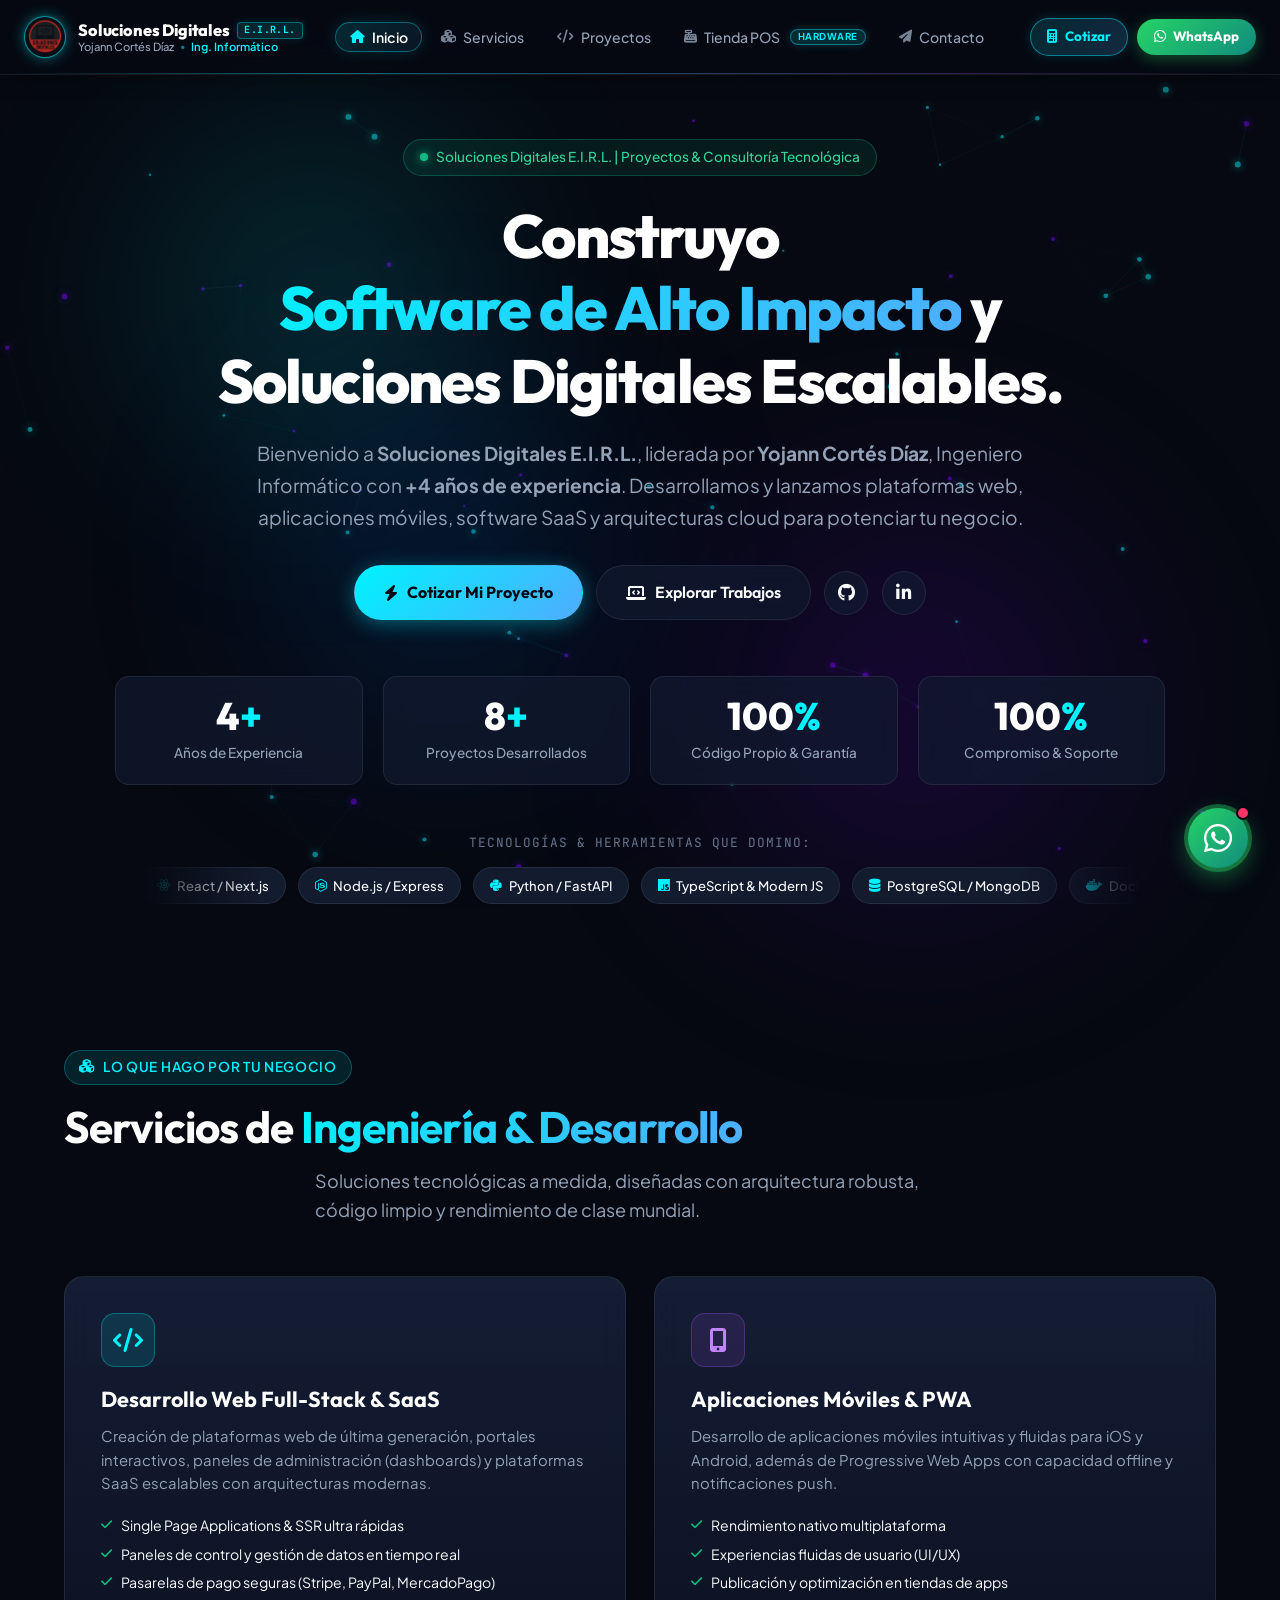
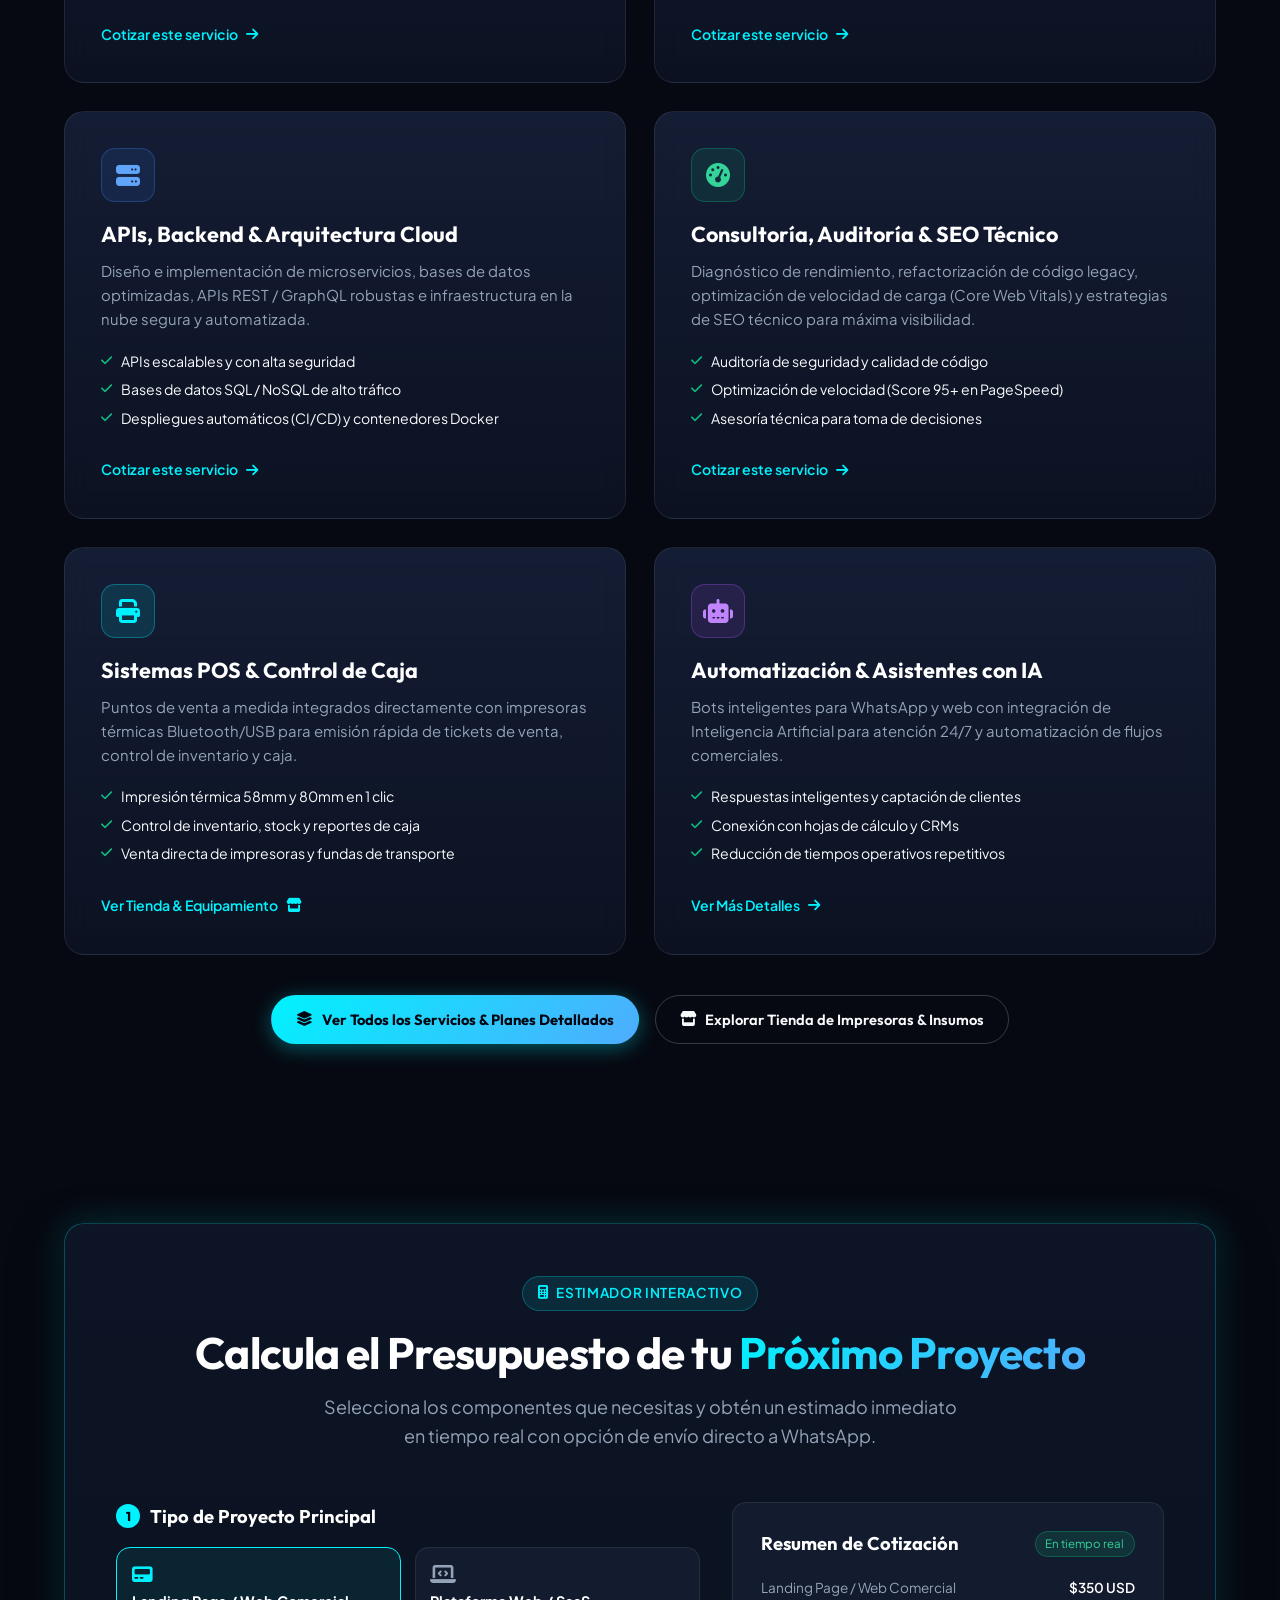
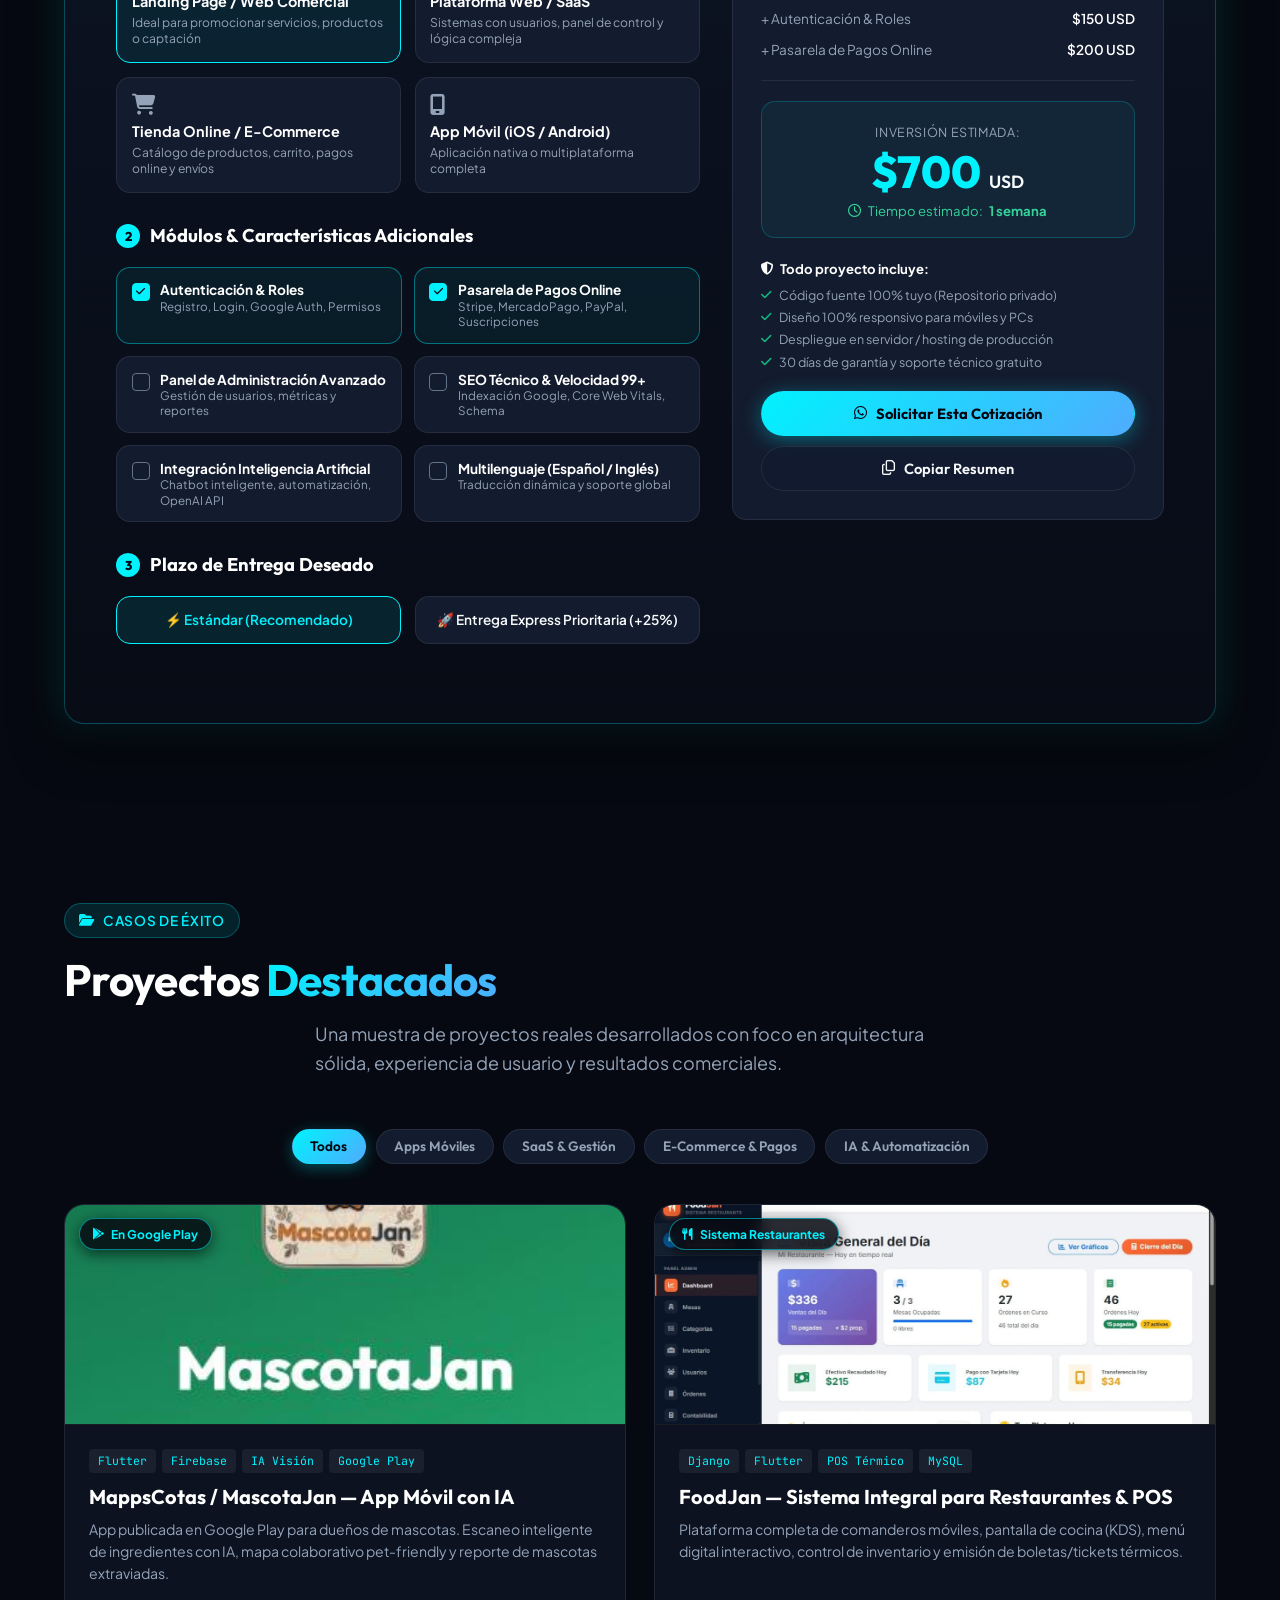
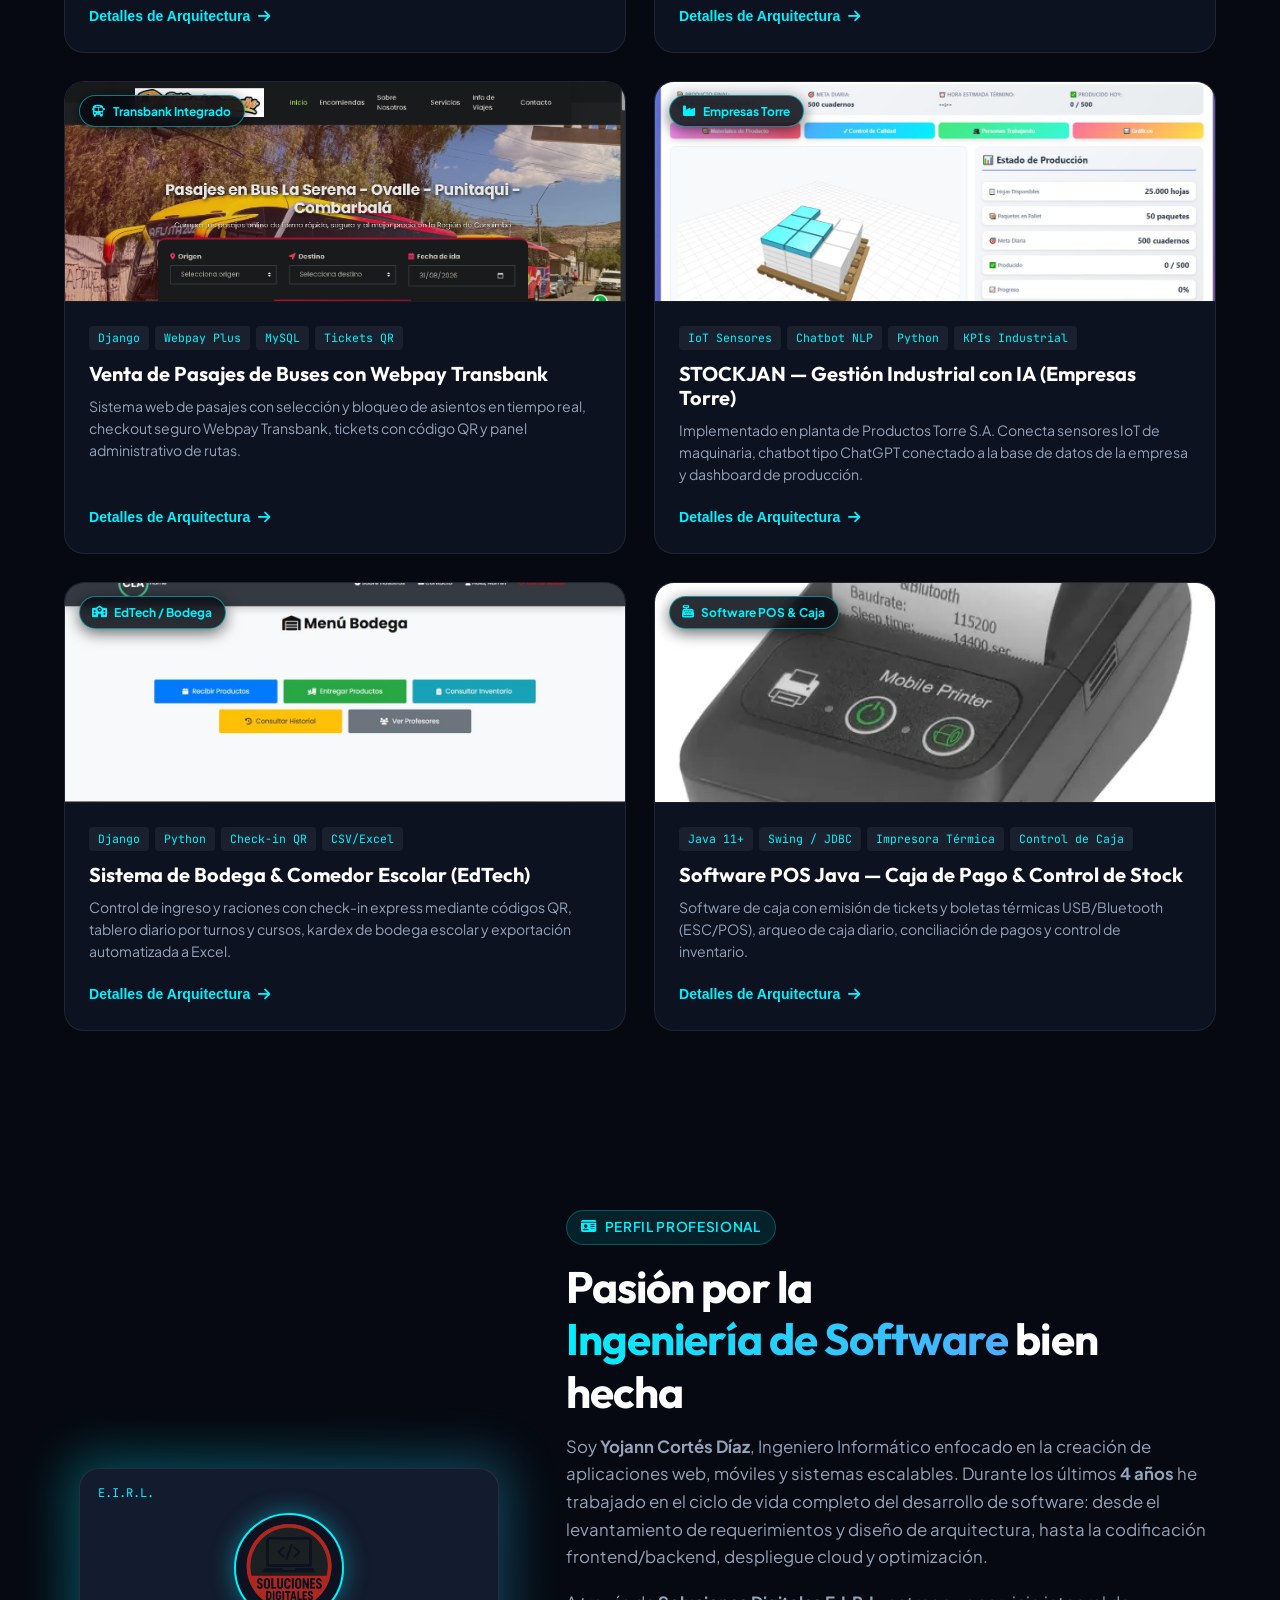
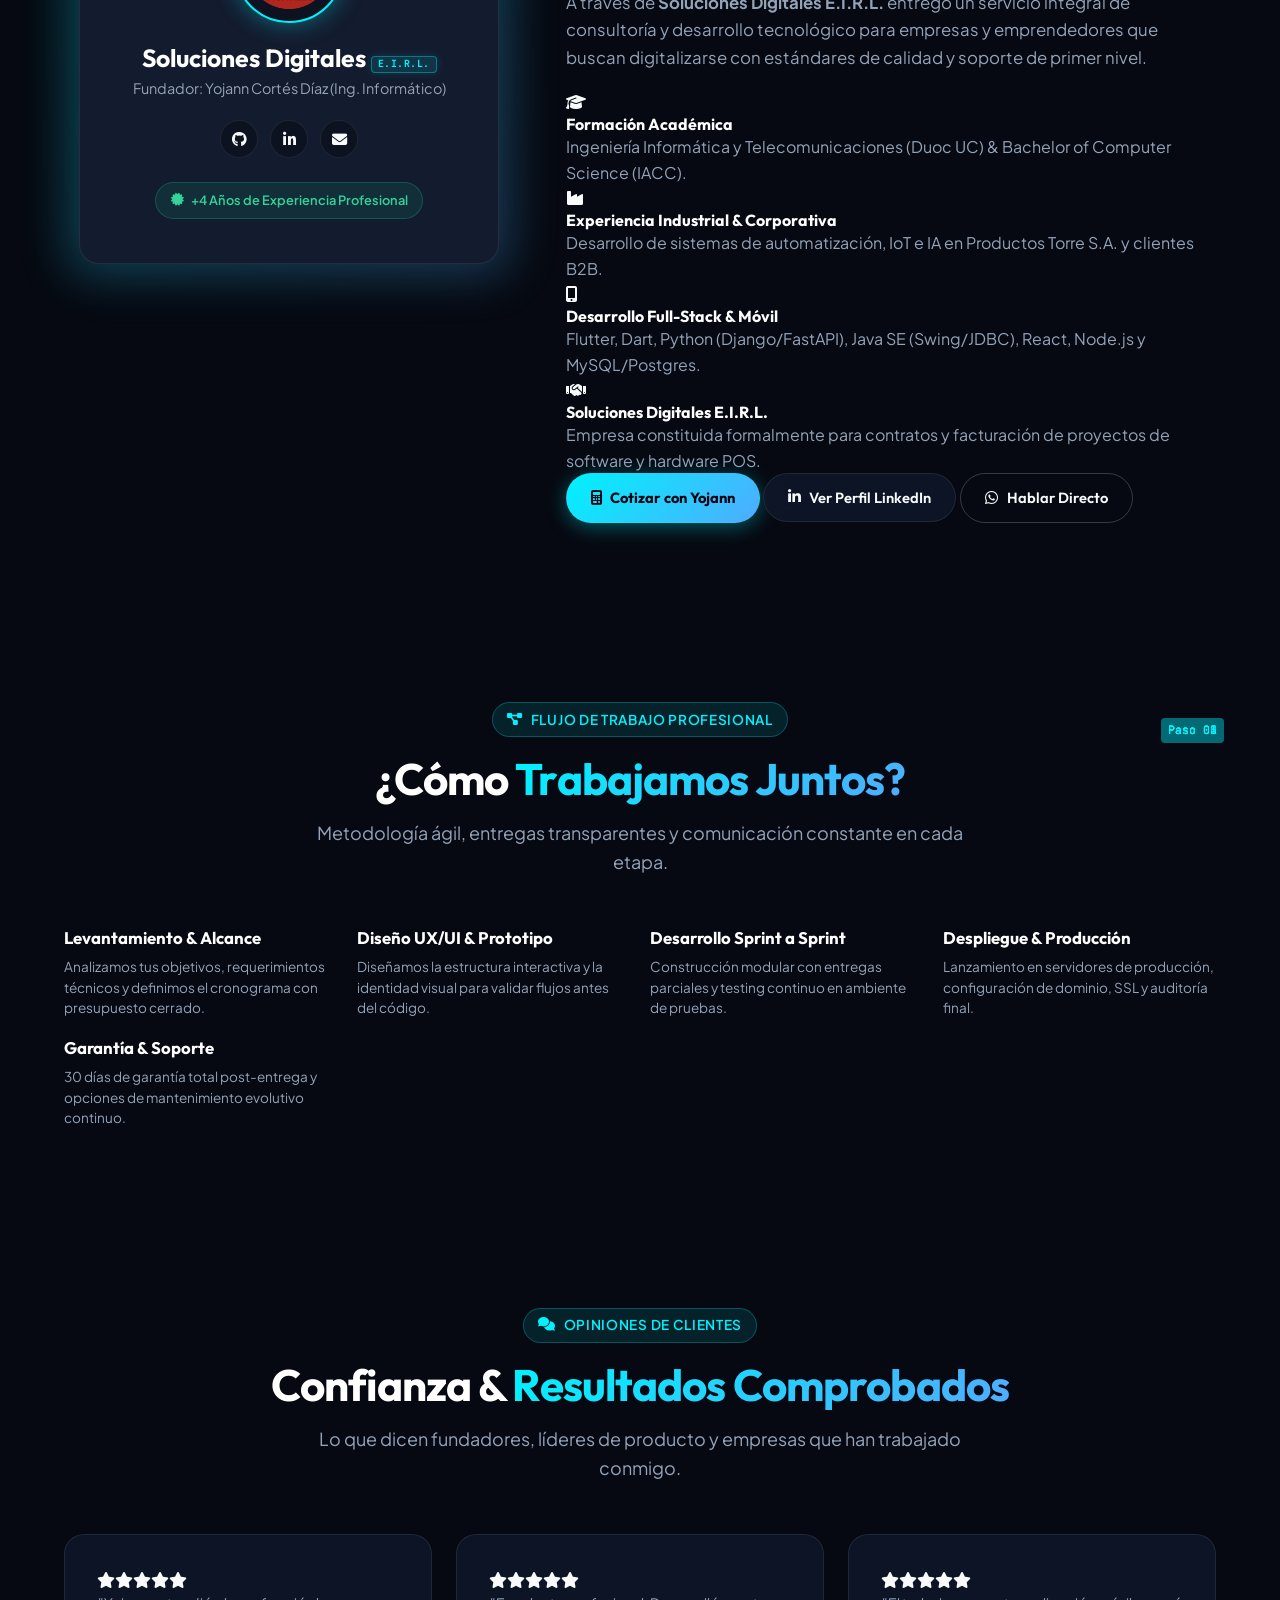
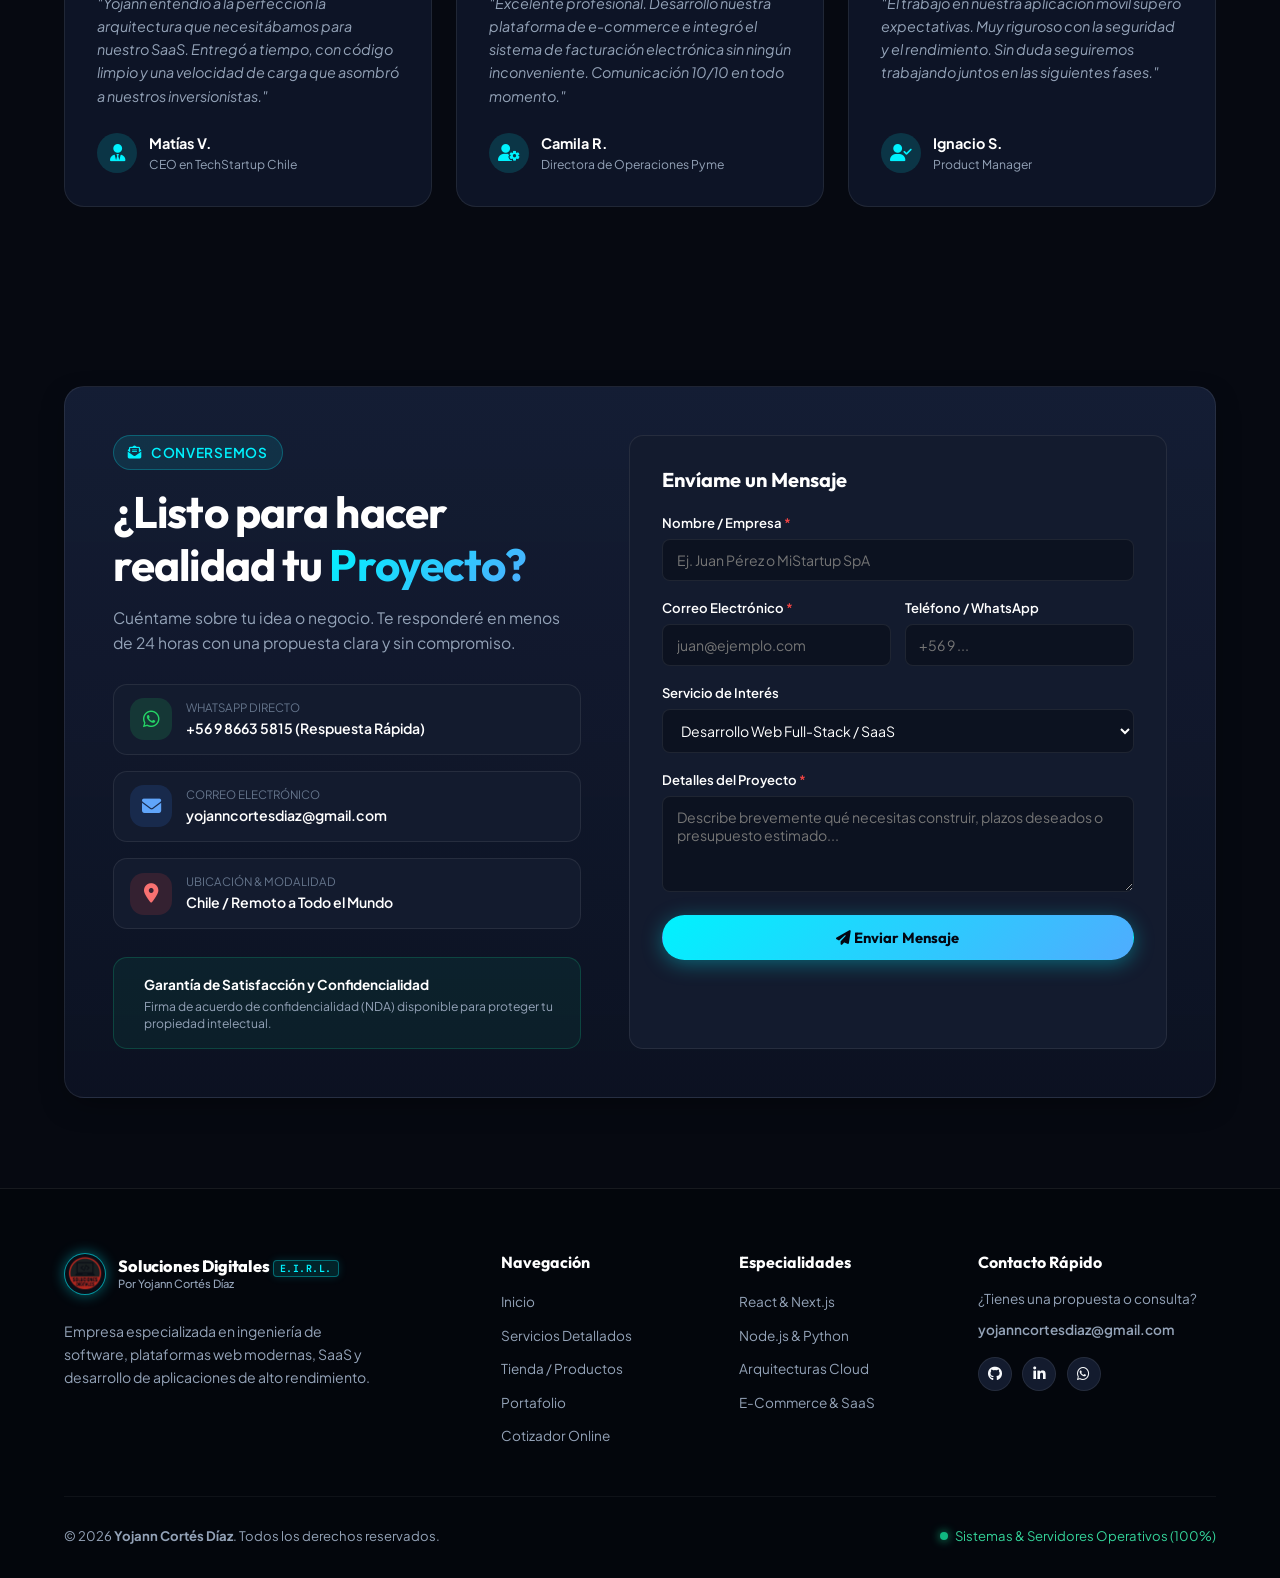
==== index.html @ a70d5a6f "mi pagina" ====
<!DOCTYPE html>
<html lang="es">
<head>
  <meta charset="UTF-8">
  <meta name="viewport" content="width=device-width, initial-scale=1.0">
  <meta name="description" content="Yojann Cortés Díaz - Ingeniero Informático con +4 años de experiencia en Desarrollo Web Full-Stack, SaaS, Aplicaciones Móviles y Consultoría Tecnológica.">
  <meta name="keywords" content="Yojann Cortés Díaz, Ingeniero Informático, Desarrollador Full Stack, Software Engineer, React, Node.js, Cloud, SaaS, Desarrollo Web">
  <meta name="author" content="Yojann Cortés Díaz">
  
  <!-- Open Graph / Meta Social -->
  <meta property="og:type" content="website">
  <meta property="og:title" content="Yojann Cortés Díaz | Ingeniero Informático & Desarrollador Full-Stack">
  <meta property="og:description" content="Transformo requerimientos complejos en software escalable, interfaces modernas y soluciones digitales de alto impacto.">
  
  <!-- Favicon -->
  <link rel="icon" type="image/png" href="logo_pequeno2.png">
  
  <title>Soluciones Digitales E.I.R.L. | Yojann Cortés Díaz — Ingeniero Informático</title>
  
  <!-- Fonts -->
  <link rel="preconnect" href="https://fonts.googleapis.com">
  <link rel="preconnect" href="https://fonts.gstatic.com" crossorigin>
  <link href="https://fonts.googleapis.com/css2?family=Outfit:wght@400;500;600;700;800;900&family=Plus+Jakarta+Sans:wght@300;400;500;600;700&family=JetBrains+Mono:wght@400;500;700&display=swap" rel="stylesheet">
  
  <!-- Icons -->
  <link rel="stylesheet" href="https://cdnjs.cloudflare.com/ajax/libs/font-awesome/6.5.2/css/all.min.css">
  
  <!-- Styles -->
  <link rel="stylesheet" href="styles.css?v=20260831_08">
</head>
<body>
  <!-- Background Canvas for Particles -->
  <canvas id="bgCanvas"></canvas>
  <div class="ambient-glow glow-1"></div>
  <div class="ambient-glow glow-2"></div>
  <div class="ambient-glow glow-3"></div>

  <!-- Header / Navbar -->
  <header class="site-header" id="navbar">
    <div class="container nav-container">
      <a href="index.html" class="brand-logo" aria-label="Soluciones Digitales E.I.R.L.">
        <div class="logo-aura-wrap">
          <img src="logo_pequeno2.png" alt="Soluciones Digitales E.I.R.L." class="nav-logo-img">
          <span class="logo-pulse-ring"></span>
        </div>
        <div class="brand-text-wrap">
          <div class="brand-top-row">
            <span class="logo-main-text">Soluciones Digitales</span>
            <span class="badge-eirl">E.I.R.L.</span>
          </div>
          <span class="logo-lead-sub">
            <span class="lead-name">Yojann Cortés Díaz</span>
            <span class="lead-sep">•</span>
            <span class="lead-role">Ing. Informático</span>
          </span>
        </div>
      </a>

      <nav class="nav-menu" id="navMenu" aria-label="Navegación principal">
        <ul class="nav-list">
          <li>
            <a href="index.html" class="nav-link active">
              <i class="fa-solid fa-house nav-ico"></i>
              <span>Inicio</span>
            </a>
          </li>
          <li>
            <a href="servicios.html" class="nav-link">
              <i class="fa-solid fa-cubes nav-ico"></i>
              <span>Servicios</span>
            </a>
          </li>
          <li>
            <a href="index.html#proyectos" class="nav-link">
              <i class="fa-solid fa-code nav-ico"></i>
              <span>Proyectos</span>
            </a>
          </li>
          <li>
            <a href="productos.html" class="nav-link nav-link-store">
              <i class="fa-solid fa-cash-register nav-ico"></i>
              <span>Tienda POS</span>
              <span class="nav-badge-pill">Hardware</span>
            </a>
          </li>
          <li>
            <a href="index.html#contacto" class="nav-link">
              <i class="fa-solid fa-paper-plane nav-ico"></i>
              <span>Contacto</span>
            </a>
          </li>
          
          <li class="mobile-cta-item">
            <div class="mobile-menu-card">
              <a href="index.html#cotizador" class="btn btn-primary btn-block">
                <i class="fa-solid fa-bolt"></i> Cotizar Mi Proyecto
              </a>
              <a href="https://wa.me/56986635815?text=Hola%20Yojann,%20quisiera%20consultarte%20sobre%20un%20proyecto%20de%20software" target="_blank" rel="noopener" class="btn btn-whatsapp btn-block">
                <i class="fa-brands fa-whatsapp"></i> Hablar por WhatsApp
              </a>
            </div>
          </li>
        </ul>
      </nav>

      <div class="nav-actions">
        <a href="index.html#cotizador" class="btn btn-sm btn-nav-quote">
          <i class="fa-solid fa-calculator"></i>
          <span>Cotizar</span>
        </a>
        <a href="https://wa.me/56986635815?text=Hola%20Yojann,%20quisiera%20consultarte%20sobre%20un%20proyecto%20de%20software" target="_blank" rel="noopener" class="btn btn-sm btn-nav-whatsapp" title="Contactar por WhatsApp">
          <i class="fa-brands fa-whatsapp"></i>
          <span>WhatsApp</span>
        </a>
        <button class="mobile-toggle" id="mobileToggle" aria-label="Abrir menú de navegación" aria-expanded="false">
          <span class="toggle-icon-bar"></span>
          <span class="toggle-icon-bar"></span>
          <span class="toggle-icon-bar"></span>
        </button>
      </div>
    </div>
  </header>

  <main>
    <!-- Hero Section -->
    <section class="hero-section" id="hero">
      <div class="container hero-container">
        <div class="hero-badge">
          <span class="status-dot"></span>
          <span>Soluciones Digitales E.I.R.L. | Proyectos & Consultoría Tecnológica</span>
        </div>

        <h1 class="hero-title">
          Construyo <span class="gradient-text">Software de Alto Impacto</span> y Soluciones Digitales Escalables.
        </h1>

        <p class="hero-description">
          Bienvenido a <strong>Soluciones Digitales E.I.R.L.</strong>, liderada por <strong>Yojann Cortés Díaz</strong>, Ingeniero Informático con <strong>+4 años de experiencia</strong>. Desarrollamos y lanzamos plataformas web, aplicaciones móviles, software SaaS y arquitecturas cloud para potenciar tu negocio.
        </p>

        <div class="hero-cta-group">
          <a href="#cotizador" class="btn btn-lg btn-primary pulse-btn">
            <i class="fa-solid fa-bolt"></i> Cotizar Mi Proyecto
          </a>
          <a href="#proyectos" class="btn btn-lg btn-glass">
            <i class="fa-solid fa-laptop-code"></i> Explorar Trabajos
          </a>
          <a href="https://github.com/YojanCortes" target="_blank" rel="noopener" class="btn btn-lg btn-icon" title="GitHub">
            <i class="fa-brands fa-github"></i>
          </a>
          <a href="https://cl.linkedin.com/in/yojanncortes" target="_blank" rel="noopener" class="btn btn-lg btn-icon" title="LinkedIn">
            <i class="fa-brands fa-linkedin-in"></i>
          </a>
        </div>

        <!-- Metrics Ticker -->
        <div class="hero-metrics">
          <div class="metric-card">
            <div class="metric-number"><span class="counter" data-target="4">0</span><span class="accent-symbol">+</span></div>
            <div class="metric-label">Años de Experiencia</div>
          </div>
          <div class="metric-card">
            <div class="metric-number"><span class="counter" data-target="8">0</span><span class="accent-symbol">+</span></div>
            <div class="metric-label">Proyectos Desarrollados</div>
          </div>
          <div class="metric-card">
            <div class="metric-number"><span class="counter" data-target="100">0</span><span class="accent-symbol">%</span></div>
            <div class="metric-label">Código Propio & Garantía</div>
          </div>
          <div class="metric-card">
            <div class="metric-number"><span class="counter" data-target="100">0</span><span class="accent-symbol">%</span></div>
            <div class="metric-label">Compromiso & Soporte</div>
          </div>
        </div>

        <!-- Tech Marquee -->
        <div class="tech-marquee-wrapper">
          <p class="tech-marquee-label">Tecnologías & Herramientas que domino:</p>
          <div class="tech-marquee">
            <div class="tech-track">
              <span class="tech-pill"><i class="fa-brands fa-react"></i> React / Next.js</span>
              <span class="tech-pill"><i class="fa-brands fa-node-js"></i> Node.js / Express</span>
              <span class="tech-pill"><i class="fa-brands fa-python"></i> Python / FastAPI</span>
              <span class="tech-pill"><i class="fa-brands fa-js"></i> TypeScript & Modern JS</span>
              <span class="tech-pill"><i class="fa-solid fa-database"></i> PostgreSQL / MongoDB</span>
              <span class="tech-pill"><i class="fa-brands fa-docker"></i> Docker & DevOps</span>
              <span class="tech-pill"><i class="fa-brands fa-aws"></i> AWS & Cloud Arch</span>
              <span class="tech-pill"><i class="fa-solid fa-mobile-screen"></i> Flutter / React Native</span>
              <span class="tech-pill"><i class="fa-brands fa-git-alt"></i> Git & CI/CD</span>
              <!-- Repeated for continuous marquee -->
              <span class="tech-pill"><i class="fa-brands fa-react"></i> React / Next.js</span>
              <span class="tech-pill"><i class="fa-brands fa-node-js"></i> Node.js / Express</span>
              <span class="tech-pill"><i class="fa-brands fa-python"></i> Python / FastAPI</span>
              <span class="tech-pill"><i class="fa-brands fa-js"></i> TypeScript & Modern JS</span>
              <span class="tech-pill"><i class="fa-solid fa-database"></i> PostgreSQL / MongoDB</span>
              <span class="tech-pill"><i class="fa-brands fa-docker"></i> Docker & DevOps</span>
            </div>
          </div>
        </div>
      </div>
    </section>

    <!-- Services / Soluciones Section -->
    <section class="section services-section" id="servicios">
      <div class="container">
        <div class="section-header">
          <span class="section-tag"><i class="fa-solid fa-cubes"></i> Lo que hago por tu negocio</span>
          <h2 class="section-title">Servicios de <span class="gradient-text">Ingeniería & Desarrollo</span></h2>
          <p class="section-subtitle">Soluciones tecnológicas a medida, diseñadas con arquitectura robusta, código limpio y rendimiento de clase mundial.</p>
        </div>

        <div class="services-grid">
          <!-- Card 1 -->
          <div class="service-card" data-tilt>
            <div class="service-icon-box icon-cyan">
              <i class="fa-solid fa-code"></i>
            </div>
            <h3 class="service-title">Desarrollo Web Full-Stack & SaaS</h3>
            <p class="service-desc">
              Creación de plataformas web de última generación, portales interactivos, paneles de administración (dashboards) y plataformas SaaS escalables con arquitecturas modernas.
            </p>
            <ul class="service-features">
              <li><i class="fa-solid fa-check"></i> Single Page Applications & SSR ultra rápidas</li>
              <li><i class="fa-solid fa-check"></i> Paneles de control y gestión de datos en tiempo real</li>
              <li><i class="fa-solid fa-check"></i> Pasarelas de pago seguras (Stripe, PayPal, MercadoPago)</li>
            </ul>
            <div class="service-footer">
              <a href="#cotizador" class="service-link">Cotizar este servicio <i class="fa-solid fa-arrow-right"></i></a>
            </div>
          </div>

          <!-- Card 2 -->
          <div class="service-card" data-tilt>
            <div class="service-icon-box icon-purple">
              <i class="fa-solid fa-mobile-screen-button"></i>
            </div>
            <h3 class="service-title">Aplicaciones Móviles & PWA</h3>
            <p class="service-desc">
              Desarrollo de aplicaciones móviles intuitivas y fluidas para iOS y Android, además de Progressive Web Apps con capacidad offline y notificaciones push.
            </p>
            <ul class="service-features">
              <li><i class="fa-solid fa-check"></i> Rendimiento nativo multiplataforma</li>
              <li><i class="fa-solid fa-check"></i> Experiencias fluidas de usuario (UI/UX)</li>
              <li><i class="fa-solid fa-check"></i> Publicación y optimización en tiendas de apps</li>
            </ul>
            <div class="service-footer">
              <a href="#cotizador" class="service-link">Cotizar este servicio <i class="fa-solid fa-arrow-right"></i></a>
            </div>
          </div>

          <!-- Card 3 -->
          <div class="service-card" data-tilt>
            <div class="service-icon-box icon-blue">
              <i class="fa-solid fa-server"></i>
            </div>
            <h3 class="service-title">APIs, Backend & Arquitectura Cloud</h3>
            <p class="service-desc">
              Diseño e implementación de microservicios, bases de datos optimizadas, APIs REST / GraphQL robustas e infraestructura en la nube segura y automatizada.
            </p>
            <ul class="service-features">
              <li><i class="fa-solid fa-check"></i> APIs escalables y con alta seguridad</li>
              <li><i class="fa-solid fa-check"></i> Bases de datos SQL / NoSQL de alto tráfico</li>
              <li><i class="fa-solid fa-check"></i> Despliegues automáticos (CI/CD) y contenedores Docker</li>
            </ul>
            <div class="service-footer">
              <a href="#cotizador" class="service-link">Cotizar este servicio <i class="fa-solid fa-arrow-right"></i></a>
            </div>
          </div>

          <!-- Card 4 -->
          <div class="service-card" data-tilt>
            <div class="service-icon-box icon-emerald">
              <i class="fa-solid fa-gauge-high"></i>
            </div>
            <h3 class="service-title">Consultoría, Auditoría & SEO Técnico</h3>
            <p class="service-desc">
              Diagnóstico de rendimiento, refactorización de código legacy, optimización de velocidad de carga (Core Web Vitals) y estrategias de SEO técnico para máxima visibilidad.
            </p>
            <ul class="service-features">
              <li><i class="fa-solid fa-check"></i> Auditoría de seguridad y calidad de código</li>
              <li><i class="fa-solid fa-check"></i> Optimización de velocidad (Score 95+ en PageSpeed)</li>
              <li><i class="fa-solid fa-check"></i> Asesoría técnica para toma de decisiones</li>
            </ul>
            <div class="service-footer">
              <a href="#cotizador" class="service-link">Cotizar este servicio <i class="fa-solid fa-arrow-right"></i></a>
            </div>
          </div>

          <!-- Card 5 -->
          <div class="service-card" data-tilt>
            <div class="service-icon-box icon-cyan">
              <i class="fa-solid fa-print"></i>
            </div>
            <h3 class="service-title">Sistemas POS & Control de Caja</h3>
            <p class="service-desc">
              Puntos de venta a medida integrados directamente con impresoras térmicas Bluetooth/USB para emisión rápida de tickets de venta, control de inventario y caja.
            </p>
            <ul class="service-features">
              <li><i class="fa-solid fa-check"></i> Impresión térmica 58mm y 80mm en 1 clic</li>
              <li><i class="fa-solid fa-check"></i> Control de inventario, stock y reportes de caja</li>
              <li><i class="fa-solid fa-check"></i> Venta directa de impresoras y fundas de transporte</li>
            </ul>
            <div class="service-footer">
              <a href="productos.html" class="service-link">Ver Tienda & Equipamiento <i class="fa-solid fa-store"></i></a>
            </div>
          </div>

          <!-- Card 6 -->
          <div class="service-card" data-tilt>
            <div class="service-icon-box icon-purple">
              <i class="fa-solid fa-robot"></i>
            </div>
            <h3 class="service-title">Automatización & Asistentes con IA</h3>
            <p class="service-desc">
              Bots inteligentes para WhatsApp y web con integración de Inteligencia Artificial para atención 24/7 y automatización de flujos comerciales.
            </p>
            <ul class="service-features">
              <li><i class="fa-solid fa-check"></i> Respuestas inteligentes y captación de clientes</li>
              <li><i class="fa-solid fa-check"></i> Conexión con hojas de cálculo y CRMs</li>
              <li><i class="fa-solid fa-check"></i> Reducción de tiempos operativos repetitivos</li>
            </ul>
            <div class="service-footer">
              <a href="servicios.html" class="service-link">Ver Más Detalles <i class="fa-solid fa-arrow-right"></i></a>
            </div>
          </div>
        </div>

        <div style="text-align: center; margin-top: 2.5rem; display: flex; justify-content: center; gap: 1rem; flex-wrap: wrap;">
          <a href="servicios.html" class="btn btn-primary">
            <i class="fa-solid fa-layer-group"></i> Ver Todos los Servicios & Planes Detallados
          </a>
          <a href="productos.html" class="btn btn-outline">
            <i class="fa-solid fa-store"></i> Explorar Tienda de Impresoras & Insumos
          </a>
        </div>
      </div>
    </section>

    <!-- Interactive Project Budget Calculator / Cotizador -->
    <section class="section calculator-section" id="cotizador">
      <div class="container">
        <div class="calculator-wrapper">
          <div class="section-header text-center">
            <span class="section-tag"><i class="fa-solid fa-calculator"></i> Estimador Interactivo</span>
            <h2 class="section-title">Calcula el Presupuesto de tu <span class="gradient-text">Próximo Proyecto</span></h2>
            <p class="section-subtitle">Selecciona los componentes que necesitas y obtén un estimado inmediato en tiempo real con opción de envío directo a WhatsApp.</p>
          </div>

          <div class="calculator-grid">
            <!-- Options Column -->
            <div class="calc-options-card">
              <!-- Step 1: Project Type -->
              <div class="calc-group">
                <label class="calc-group-title"><span class="step-num">1</span> Tipo de Proyecto Principal</label>
                <div class="calc-pill-options" id="projectTypeOptions">
                  <label class="calc-radio-card active">
                    <input type="radio" name="project_type" value="landing" data-base-price="350" data-time="1 semana" checked>
                    <div class="radio-content">
                      <i class="fa-solid fa-pager"></i>
                      <span class="title">Landing Page / Web Comercial</span>
                      <span class="desc">Ideal para promocionar servicios, productos o captación</span>
                    </div>
                  </label>

                  <label class="calc-radio-card">
                    <input type="radio" name="project_type" value="webapp" data-base-price="850" data-time="2-3 semanas">
                    <div class="radio-content">
                      <i class="fa-solid fa-laptop-code"></i>
                      <span class="title">Plataforma Web / SaaS</span>
                      <span class="desc">Sistemas con usuarios, panel de control y lógica compleja</span>
                    </div>
                  </label>

                  <label class="calc-radio-card">
                    <input type="radio" name="project_type" value="ecommerce" data-base-price="750" data-time="2-3 semanas">
                    <div class="radio-content">
                      <i class="fa-solid fa-cart-shopping"></i>
                      <span class="title">Tienda Online / E-Commerce</span>
                      <span class="desc">Catálogo de productos, carrito, pagos online y envíos</span>
                    </div>
                  </label>

                  <label class="calc-radio-card">
                    <input type="radio" name="project_type" value="mobile" data-base-price="1200" data-time="4-5 semanas">
                    <div class="radio-content">
                      <i class="fa-solid fa-mobile-screen"></i>
                      <span class="title">App Móvil (iOS / Android)</span>
                      <span class="desc">Aplicación nativa o multiplataforma completa</span>
                    </div>
                  </label>
                </div>
              </div>

              <!-- Step 2: Extra Modules / Features -->
              <div class="calc-group">
                <label class="calc-group-title"><span class="step-num">2</span> Módulos & Características Adicionales</label>
                <div class="calc-checkbox-grid">
                  <label class="calc-checkbox-card">
                    <input type="checkbox" name="module" value="auth" data-price="150" checked>
                    <span class="custom-chk"></span>
                    <div class="chk-info">
                      <strong>Autenticación & Roles</strong>
                      <small>Registro, Login, Google Auth, Permisos</small>
                    </div>
                  </label>

                  <label class="calc-checkbox-card">
                    <input type="checkbox" name="module" value="payments" data-price="200" checked>
                    <span class="custom-chk"></span>
                    <div class="chk-info">
                      <strong>Pasarela de Pagos Online</strong>
                      <small>Stripe, MercadoPago, PayPal, Suscripciones</small>
                    </div>
                  </label>

                  <label class="calc-checkbox-card">
                    <input type="checkbox" name="module" value="admin" data-price="250">
                    <span class="custom-chk"></span>
                    <div class="chk-info">
                      <strong>Panel de Administración Avanzado</strong>
                      <small>Gestión de usuarios, métricas y reportes</small>
                    </div>
                  </label>

                  <label class="calc-checkbox-card">
                    <input type="checkbox" name="module" value="seo_opt" data-price="120">
                    <span class="custom-chk"></span>
                    <div class="chk-info">
                      <strong>SEO Técnico & Velocidad 99+</strong>
                      <small>Indexación Google, Core Web Vitals, Schema</small>
                    </div>
                  </label>

                  <label class="calc-checkbox-card">
                    <input type="checkbox" name="module" value="ai_integration" data-price="220">
                    <span class="custom-chk"></span>
                    <div class="chk-info">
                      <strong>Integración Inteligencia Artificial</strong>
                      <small>Chatbot inteligente, automatización, OpenAI API</small>
                    </div>
                  </label>

                  <label class="calc-checkbox-card">
                    <input type="checkbox" name="module" value="multilang" data-price="100">
                    <span class="custom-chk"></span>
                    <div class="chk-info">
                      <strong>Multilenguaje (Español / Inglés)</strong>
                      <small>Traducción dinámica y soporte global</small>
                    </div>
                  </label>
                </div>
              </div>

              <!-- Step 3: Priority/Urgency -->
              <div class="calc-group">
                <label class="calc-group-title"><span class="step-num">3</span> Plazo de Entrega Deseado</label>
                <div class="calc-speed-options">
                  <label class="speed-radio active">
                    <input type="radio" name="speed" value="standard" data-multiplier="1.0" checked>
                    <span>⚡ Estándar (Recomendado)</span>
                  </label>
                  <label class="speed-radio">
                    <input type="radio" name="speed" value="express" data-multiplier="1.25">
                    <span>🚀 Entrega Express Prioritaria (+25%)</span>
                  </label>
                </div>
              </div>
            </div>

            <!-- Summary Column -->
            <div class="calc-summary-card">
              <div class="summary-header">
                <h3>Resumen de Cotización</h3>
                <span class="badge-live">En tiempo real</span>
              </div>

              <div class="summary-breakdown" id="calcBreakdown">
                <!-- Dynamically updated -->
              </div>

              <div class="summary-divider"></div>

              <div class="summary-total-box">
                <span class="total-label">Inversión Estimada:</span>
                <div class="total-price" id="calcTotalPrice">$700 <small>USD</small></div>
                <span class="total-time" id="calcDeliveryTime"><i class="fa-regular fa-clock"></i> Tiempo estimado: 1-2 semanas</span>
              </div>

              <div class="summary-features-included">
                <p class="incl-title"><i class="fa-solid fa-shield-halved"></i> Todo proyecto incluye:</p>
                <ul>
                  <li><i class="fa-solid fa-check"></i> Código fuente 100% tuyo (Repositorio privado)</li>
                  <li><i class="fa-solid fa-check"></i> Diseño 100% responsivo para móviles y PCs</li>
                  <li><i class="fa-solid fa-check"></i> Despliegue en servidor / hosting de producción</li>
                  <li><i class="fa-solid fa-check"></i> 30 días de garantía y soporte técnico gratuito</li>
                </ul>
              </div>

              <div class="summary-actions">
                <button class="btn btn-primary btn-block" id="btnSendQuoteWhatsapp">
                  <i class="fa-brands fa-whatsapp"></i> Solicitar Esta Cotización
                </button>
                <button class="btn btn-glass btn-block" id="btnCopyQuote">
                  <i class="fa-regular fa-copy"></i> Copiar Resumen
                </button>
              </div>
            </div>
          </div>
        </div>
      </div>
    </section>

    <!-- Portfolio / Proyectos Section -->
    <section class="section portfolio-section" id="proyectos">
      <div class="container">
        <div class="section-header">
          <span class="section-tag"><i class="fa-solid fa-folder-open"></i> Casos de Éxito</span>
          <h2 class="section-title">Proyectos <span class="gradient-text">Destacados</span></h2>
          <p class="section-subtitle">Una muestra de proyectos reales desarrollados con foco en arquitectura sólida, experiencia de usuario y resultados comerciales.</p>
        </div>

        <!-- Filter Tabs -->
        <div class="portfolio-filters">
          <button class="filter-btn active" data-filter="all">Todos</button>
          <button class="filter-btn" data-filter="mobile">Apps Móviles</button>
          <button class="filter-btn" data-filter="saas">SaaS & Gestión</button>
          <button class="filter-btn" data-filter="ecommerce">E-Commerce & Pagos</button>
          <button class="filter-btn" data-filter="ai">IA & Automatización</button>
        </div>

        <!-- Projects Grid -->
        <div class="projects-grid" id="projectsGrid">
          
          <!-- Project 1: MappsCotas -->
          <article class="project-card" data-category="mobile ai">
            <div class="project-img-wrapper">
              <span class="project-badge-live"><i class="fa-brands fa-google-play"></i> En Google Play</span>
              <img src="Proyectos/mappscotas/inicio.jfif" alt="MappsCotas App Móvil" class="project-real-img">
              <div class="project-overlay">
                <button class="btn btn-sm btn-primary view-project-btn" data-project="1">Ver Ficha & Métricas</button>
              </div>
            </div>
            <div class="project-info">
              <div class="project-tags">
                <span class="tag">Flutter</span>
                <span class="tag">Firebase</span>
                <span class="tag">IA Visión</span>
                <span class="tag">Google Play</span>
              </div>
              <h3 class="project-title">MappsCotas / MascotaJan — App Móvil con IA</h3>
              <p class="project-summary">
                App publicada en Google Play para dueños de mascotas. Escaneo inteligente de ingredientes con IA, mapa colaborativo pet-friendly y reporte de mascotas extraviadas.
              </p>
              <div class="project-links">
                <button class="project-link-action view-project-btn" data-project="1">Detalles de Arquitectura <i class="fa-solid fa-arrow-right"></i></button>
              </div>
            </div>
          </article>

          <!-- Project 2: FoodJan -->
          <article class="project-card" data-category="saas mobile">
            <div class="project-img-wrapper">
              <span class="project-badge-live"><i class="fa-solid fa-utensils"></i> Sistema Restaurantes</span>
              <img src="Proyectos/foodjan/paginaweb.jfif" alt="FoodJan Restaurantes" class="project-real-img">
              <div class="project-overlay">
                <button class="btn btn-sm btn-primary view-project-btn" data-project="2">Ver Ficha & Métricas</button>
              </div>
            </div>
            <div class="project-info">
              <div class="project-tags">
                <span class="tag">Django</span>
                <span class="tag">Flutter</span>
                <span class="tag">POS Térmico</span>
                <span class="tag">MySQL</span>
              </div>
              <h3 class="project-title">FoodJan — Sistema Integral para Restaurantes & POS</h3>
              <p class="project-summary">
                Plataforma completa de comanderos móviles, pantalla de cocina (KDS), menú digital interactivo, control de inventario y emisión de boletas/tickets térmicos.
              </p>
              <div class="project-links">
                <button class="project-link-action view-project-btn" data-project="2">Detalles de Arquitectura <i class="fa-solid fa-arrow-right"></i></button>
              </div>
            </div>
          </article>

          <!-- Project 3: Venta de Pasajes -->
          <article class="project-card" data-category="ecommerce saas">
            <div class="project-img-wrapper">
              <span class="project-badge-live"><i class="fa-solid fa-bus"></i> Transbank Integrado</span>
              <img src="Proyectos/pagina_buses/menupasjaeros.PNG" alt="Sistema Venta de Pasajes" class="project-real-img">
              <div class="project-overlay">
                <button class="btn btn-sm btn-primary view-project-btn" data-project="3">Ver Ficha & Métricas</button>
              </div>
            </div>
            <div class="project-info">
              <div class="project-tags">
                <span class="tag">Django</span>
                <span class="tag">Webpay Plus</span>
                <span class="tag">MySQL</span>
                <span class="tag">Tickets QR</span>
              </div>
              <h3 class="project-title">Venta de Pasajes de Buses con Webpay Transbank</h3>
              <p class="project-summary">
                Sistema web de pasajes con selección y bloqueo de asientos en tiempo real, checkout seguro Webpay Transbank, tickets con código QR y panel administrativo de rutas.
              </p>
              <div class="project-links">
                <button class="project-link-action view-project-btn" data-project="3">Detalles de Arquitectura <i class="fa-solid fa-arrow-right"></i></button>
              </div>
            </div>
          </article>

          <!-- Project 4: STOCKJAN -->
          <article class="project-card" data-category="saas ai">
            <div class="project-img-wrapper">
              <span class="project-badge-live"><i class="fa-solid fa-industry"></i> Empresas Torre</span>
              <img src="Proyectos/sistema gestion empresas torre/pagina.jfif" alt="STOCKJAN Empresas Torre" class="project-real-img">
              <div class="project-overlay">
                <button class="btn btn-sm btn-primary view-project-btn" data-project="4">Ver Ficha & Métricas</button>
              </div>
            </div>
            <div class="project-info">
              <div class="project-tags">
                <span class="tag">IoT Sensores</span>
                <span class="tag">Chatbot NLP</span>
                <span class="tag">Python</span>
                <span class="tag">KPIs Industrial</span>
              </div>
              <h3 class="project-title">STOCKJAN — Gestión Industrial con IA (Empresas Torre)</h3>
              <p class="project-summary">
                Implementado en planta de Productos Torre S.A. Conecta sensores IoT de maquinaria, chatbot tipo ChatGPT conectado a la base de datos de la empresa y dashboard de producción.
              </p>
              <div class="project-links">
                <button class="project-link-action view-project-btn" data-project="4">Detalles de Arquitectura <i class="fa-solid fa-arrow-right"></i></button>
              </div>
            </div>
          </article>

          <!-- Project 5: Bodega Escuela -->
          <article class="project-card" data-category="saas">
            <div class="project-img-wrapper">
              <span class="project-badge-live"><i class="fa-solid fa-school"></i> EdTech / Bodega</span>
              <img src="Proyectos/sistema bodega escuela/menu.jfif" alt="Sistema Bodega Escuela" class="project-real-img">
              <div class="project-overlay">
                <button class="btn btn-sm btn-primary view-project-btn" data-project="5">Ver Ficha & Métricas</button>
              </div>
            </div>
            <div class="project-info">
              <div class="project-tags">
                <span class="tag">Django</span>
                <span class="tag">Python</span>
                <span class="tag">Check-in QR</span>
                <span class="tag">CSV/Excel</span>
              </div>
              <h3 class="project-title">Sistema de Bodega & Comedor Escolar (EdTech)</h3>
              <p class="project-summary">
                Control de ingreso y raciones con check-in express mediante códigos QR, tablero diario por turnos y cursos, kardex de bodega escolar y exportación automatizada a Excel.
              </p>
              <div class="project-links">
                <button class="project-link-action view-project-btn" data-project="5">Detalles de Arquitectura <i class="fa-solid fa-arrow-right"></i></button>
              </div>
            </div>
          </article>

          <!-- Project 6: POS Java -->
          <article class="project-card" data-category="saas">
            <div class="project-img-wrapper">
              <span class="project-badge-live"><i class="fa-solid fa-cash-register"></i> Software POS & Caja</span>
              <img src="productos/impresa termica.PNG" alt="Software POS Java" class="project-real-img">
              <div class="project-overlay">
                <button class="btn btn-sm btn-primary view-project-btn" data-project="6">Ver Ficha & Métricas</button>
              </div>
            </div>
            <div class="project-info">
              <div class="project-tags">
                <span class="tag">Java 11+</span>
                <span class="tag">Swing / JDBC</span>
                <span class="tag">Impresora Térmica</span>
                <span class="tag">Control de Caja</span>
              </div>
              <h3 class="project-title">Software POS Java — Caja de Pago & Control de Stock</h3>
              <p class="project-summary">
                Software de caja con emisión de tickets y boletas térmicas USB/Bluetooth (ESC/POS), arqueo de caja diario, conciliación de pagos y control de inventario.
              </p>
              <div class="project-links">
                <button class="project-link-action view-project-btn" data-project="6">Detalles de Arquitectura <i class="fa-solid fa-arrow-right"></i></button>
              </div>
            </div>
          </article>

        </div>
      </div>
    </section>

    <!-- Modal for Project Details -->
    <div class="modal-backdrop" id="projectModal">
      <div class="modal-card">
        <button class="modal-close" id="modalCloseBtn" aria-label="Cerrar ventana"><i class="fa-solid fa-xmark"></i></button>
        <div class="modal-content" id="modalContent">
          <!-- Dynamic Content Injected by JS -->
        </div>
      </div>
    </div>

    <!-- About Me / Sobre Mí Section -->
    <section class="section about-section" id="sobre-mi">
      <div class="container">
        <div class="about-grid">
          <div class="about-visual">
            <div class="avatar-card">
              <div class="avatar-glow"></div>
              <div class="avatar-inner">
                <div class="code-badge-top">E.I.R.L.</div>
                <div class="avatar-logo-sphere">
                  <img src="logo2.png" alt="Soluciones Digitales E.I.R.L. Logo" class="avatar-company-logo">
                </div>
                <h3 class="avatar-name">Soluciones Digitales <span class="badge-eirl">E.I.R.L.</span></h3>
                <p class="avatar-title">Fundador: Yojann Cortés Díaz (Ing. Informático)</p>
                <div class="avatar-socials">
                  <a href="https://github.com/YojanCortes" target="_blank" rel="noopener"><i class="fa-brands fa-github"></i></a>
                  <a href="https://cl.linkedin.com/in/yojanncortes" target="_blank" rel="noopener"><i class="fa-brands fa-linkedin-in"></i></a>
                  <a href="mailto:yojanncortesdiaz@gmail.com"><i class="fa-solid fa-envelope"></i></a>
                </div>
                <div class="experience-badge">
                  <i class="fa-solid fa-certificate"></i> +4 Años de Experiencia Profesional
                </div>
              </div>
            </div>
          </div>

          <div class="about-text-content">
            <span class="section-tag"><i class="fa-solid fa-id-card"></i> Perfil Profesional</span>
            <h2 class="section-title">Pasión por la <span class="gradient-text">Ingeniería de Software</span> bien hecha</h2>
            <p class="about-paragraph">
              Soy <strong>Yojann Cortés Díaz</strong>, Ingeniero Informático enfocado en la creación de aplicaciones web, móviles y sistemas escalables. Durante los últimos <strong>4 años</strong> he trabajado en el ciclo de vida completo del desarrollo de software: desde el levantamiento de requerimientos y diseño de arquitectura, hasta la codificación frontend/backend, despliegue cloud y optimización.
            </p>
            <p class="about-paragraph">
              A través de <strong>Soluciones Digitales E.I.R.L.</strong> entrego un servicio integral de consultoría y desarrollo tecnológico para empresas y emprendedores que buscan digitalizarse con estándares de calidad y soporte de primer nivel.
            </p>

            <div class="about-highlights-grid">
              <div class="highlight-item">
                <i class="fa-solid fa-graduation-cap highlight-icon"></i>
                <div class="highlight-info">
                  <h4>Formación Académica</h4>
                  <p>Ingeniería Informática y Telecomunicaciones (Duoc UC) & Bachelor of Computer Science (IACC).</p>
                </div>
              </div>
              <div class="highlight-item">
                <i class="fa-solid fa-industry highlight-icon"></i>
                <div class="highlight-info">
                  <h4>Experiencia Industrial & Corporativa</h4>
                  <p>Desarrollo de sistemas de automatización, IoT e IA en Productos Torre S.A. y clientes B2B.</p>
                </div>
              </div>
              <div class="highlight-item">
                <i class="fa-solid fa-mobile-screen-button highlight-icon"></i>
                <div class="highlight-info">
                  <h4>Desarrollo Full-Stack & Móvil</h4>
                  <p>Flutter, Dart, Python (Django/FastAPI), Java SE (Swing/JDBC), React, Node.js y MySQL/Postgres.</p>
                </div>
              </div>
              <div class="highlight-item">
                <i class="fa-solid fa-handshake highlight-icon"></i>
                <div class="highlight-info">
                  <h4>Soluciones Digitales E.I.R.L.</h4>
                  <p>Empresa constituida formalmente para contratos y facturación de proyectos de software y hardware POS.</p>
                </div>
              </div>
            </div>

            <div class="about-cta-row">
              <a href="#cotizador" class="btn btn-primary">
                <i class="fa-solid fa-calculator"></i> Cotizar con Yojann
              </a>
              <a href="https://cl.linkedin.com/in/yojanncortes" target="_blank" rel="noopener" class="btn btn-glass">
                <i class="fa-brands fa-linkedin-in"></i> Ver Perfil LinkedIn
              </a>
              <a href="https://wa.me/56986635815?text=Hola%20Yojann,%20quisiera%20agendar%20una%20reunion%20técnica" target="_blank" rel="noopener" class="btn btn-outline">
                <i class="fa-brands fa-whatsapp"></i> Hablar Directo
              </a>
            </div>
          </div>
        </div>
      </div>
    </section>

    <!-- Work Process Section -->
    <section class="section process-section" id="proceso">
      <div class="container">
        <div class="section-header text-center">
          <span class="section-tag"><i class="fa-solid fa-diagram-project"></i> Flujo de Trabajo Profesional</span>
          <h2 class="section-title">¿Cómo <span class="gradient-text">Trabajamos Juntos?</span></h2>
          <p class="section-subtitle">Metodología ágil, entregas transparentes y comunicación constante en cada etapa.</p>
        </div>

        <div class="process-steps-grid">
          <div class="process-step-card">
            <div class="step-badge">Paso 01</div>
            <h4 class="step-title">Levantamiento & Alcance</h4>
            <p class="step-desc">Analizamos tus objetivos, requerimientos técnicos y definimos el cronograma con presupuesto cerrado.</p>
          </div>
          <div class="process-step-card">
            <div class="step-badge">Paso 02</div>
            <h4 class="step-title">Diseño UX/UI & Prototipo</h4>
            <p class="step-desc">Diseñamos la estructura interactiva y la identidad visual para validar flujos antes del código.</p>
          </div>
          <div class="process-step-card">
            <div class="step-badge">Paso 03</div>
            <h4 class="step-title">Desarrollo Sprint a Sprint</h4>
            <p class="step-desc">Construcción modular con entregas parciales y testing continuo en ambiente de pruebas.</p>
          </div>
          <div class="process-step-card">
            <div class="step-badge">Paso 04</div>
            <h4 class="step-title">Despliegue & Producción</h4>
            <p class="step-desc">Lanzamiento en servidores de producción, configuración de dominio, SSL y auditoría final.</p>
          </div>
          <div class="process-step-card">
            <div class="step-badge">Paso 05</div>
            <h4 class="step-title">Garantía & Soporte</h4>
            <p class="step-desc">30 días de garantía total post-entrega y opciones de mantenimiento evolutivo continuo.</p>
          </div>
        </div>
      </div>
    </section>

    <!-- Testimonials / Client Trust Section -->
    <section class="section testimonials-section" id="testimonios">
      <div class="container">
        <div class="section-header text-center">
          <span class="section-tag"><i class="fa-solid fa-comments"></i> Opiniones de Clientes</span>
          <h2 class="section-title">Confianza & <span class="gradient-text">Resultados Comprobados</span></h2>
          <p class="section-subtitle">Lo que dicen fundadores, líderes de producto y empresas que han trabajado conmigo.</p>
        </div>

        <div class="testimonials-grid">
          <div class="testimonial-card">
            <div class="stars">
              <i class="fa-solid fa-star"></i><i class="fa-solid fa-star"></i><i class="fa-solid fa-star"></i><i class="fa-solid fa-star"></i><i class="fa-solid fa-star"></i>
            </div>
            <p class="testimonial-text">
              "Yojann entendió a la perfección la arquitectura que necesitábamos para nuestro SaaS. Entregó a tiempo, con código limpio y una velocidad de carga que asombró a nuestros inversionistas."
            </p>
            <div class="testimonial-author">
              <div class="author-avatar"><i class="fa-solid fa-user-tie"></i></div>
              <div class="author-info">
                <strong>Matías V.</strong>
                <span>CEO en TechStartup Chile</span>
              </div>
            </div>
          </div>

          <div class="testimonial-card">
            <div class="stars">
              <i class="fa-solid fa-star"></i><i class="fa-solid fa-star"></i><i class="fa-solid fa-star"></i><i class="fa-solid fa-star"></i><i class="fa-solid fa-star"></i>
            </div>
            <p class="testimonial-text">
              "Excelente profesional. Desarrolló nuestra plataforma de e-commerce e integró el sistema de facturación electrónica sin ningún inconveniente. Comunicación 10/10 en todo momento."
            </p>
            <div class="testimonial-author">
              <div class="author-avatar"><i class="fa-solid fa-user-gear"></i></div>
              <div class="author-info">
                <strong>Camila R.</strong>
                <span>Directora de Operaciones Pyme</span>
              </div>
            </div>
          </div>

          <div class="testimonial-card">
            <div class="stars">
              <i class="fa-solid fa-star"></i><i class="fa-solid fa-star"></i><i class="fa-solid fa-star"></i><i class="fa-solid fa-star"></i><i class="fa-solid fa-star"></i>
            </div>
            <p class="testimonial-text">
              "El trabajo en nuestra aplicación móvil superó expectativas. Muy riguroso con la seguridad y el rendimiento. Sin duda seguiremos trabajando juntos en las siguientes fases."
            </p>
            <div class="testimonial-author">
              <div class="author-avatar"><i class="fa-solid fa-user-check"></i></div>
              <div class="author-info">
                <strong>Ignacio S.</strong>
                <span>Product Manager</span>
              </div>
            </div>
          </div>
        </div>
      </div>
    </section>

    <!-- Contact & Direct Call to Action Section -->
    <section class="section contact-section" id="contacto">
      <div class="container">
        <div class="contact-wrapper">
          <div class="contact-info-side">
            <span class="section-tag"><i class="fa-solid fa-envelope-open-text"></i> Conversemos</span>
            <h2 class="section-title">¿Listo para hacer realidad tu <span class="gradient-text">Proyecto?</span></h2>
            <p class="contact-desc">
              Cuéntame sobre tu idea o negocio. Te responderé en menos de 24 horas con una propuesta clara y sin compromiso.
            </p>

            <div class="contact-channels">
              <a href="https://wa.me/56986635815?text=Hola%20Yojann,%20quisiera%20cotizar%20un%20proyecto" target="_blank" rel="noopener" class="contact-item">
                <div class="contact-icon whatsapp"><i class="fa-brands fa-whatsapp"></i></div>
                <div class="contact-meta">
                  <span class="label">WhatsApp Directo</span>
                  <span class="value">+56 9 8663 5815 (Respuesta Rápida)</span>
                </div>
              </a>

              <a href="mailto:yojanncortesdiaz@gmail.com" class="contact-item">
                <div class="contact-icon email"><i class="fa-solid fa-envelope"></i></div>
                <div class="contact-meta">
                  <span class="label">Correo Electrónico</span>
                  <span class="value">yojanncortesdiaz@gmail.com</span>
                </div>
              </a>

              <div class="contact-item">
                <div class="contact-icon location"><i class="fa-solid fa-location-dot"></i></div>
                <div class="contact-meta">
                  <span class="label">Ubicación & Modalidad</span>
                  <span class="value">Chile / Remoto a Todo el Mundo</span>
                </div>
              </div>
            </div>

            <div class="guarantee-box">
              <i class="fa-solid fa-shield-check"></i>
              <div>
                <strong>Garantía de Satisfacción y Confidencialidad</strong>
                <p>Firma de acuerdo de confidencialidad (NDA) disponible para proteger tu propiedad intelectual.</p>
              </div>
            </div>
          </div>

          <div class="contact-form-side">
            <form class="contact-form" id="contactForm">
              <h3 class="form-title">Envíame un Mensaje</h3>
              
              <div class="form-group">
                <label for="name">Nombre / Empresa <span class="req">*</span></label>
                <input type="text" id="name" name="name" placeholder="Ej. Juan Pérez o MiStartup SpA" required>
              </div>

              <div class="form-row">
                <div class="form-group">
                  <label for="email">Correo Electrónico <span class="req">*</span></label>
                  <input type="email" id="email" name="email" placeholder="juan@ejemplo.com" required>
                </div>
                <div class="form-group">
                  <label for="phone">Teléfono / WhatsApp</label>
                  <input type="tel" id="phone" name="phone" placeholder="+56 9 ...">
                </div>
              </div>

              <div class="form-group">
                <label for="service">Servicio de Interés</label>
                <select id="service" name="service">
                  <option value="web_fullstack">Desarrollo Web Full-Stack / SaaS</option>
                  <option value="ecommerce">Tienda Online / E-Commerce</option>
                  <option value="mobile_app">Aplicación Móvil (iOS / Android)</option>
                  <option value="api_cloud">APIs, Backend & Arquitectura Cloud</option>
                  <option value="consultancy">Consultoría / Auditoría Técnica</option>
                  <option value="other">Otro Requerimiento</option>
                </select>
              </div>

              <div class="form-group">
                <label for="message">Detalles del Proyecto <span class="req">*</span></label>
                <textarea id="message" name="message" rows="4" placeholder="Describe brevemente qué necesitas construir, plazos deseados o presupuesto estimado..." required></textarea>
              </div>

              <button type="submit" class="btn btn-primary btn-block btn-submit" id="btnSubmitForm">
                <span><i class="fa-solid fa-paper-plane"></i> Enviar Mensaje</span>
              </button>

              <div class="form-status" id="formStatus"></div>
            </form>
          </div>
        </div>
      </div>
    </section>
  </main>

  <!-- Footer -->
  <footer class="site-footer">
    <div class="container footer-container">
      <div class="footer-top">
        <div class="footer-brand">
          <a href="#hero" class="brand-logo footer-logo">
            <img src="logo_pequeno2.png" alt="Soluciones Digitales E.I.R.L." class="nav-logo-img">
            <div class="brand-text-wrap">
              <span class="logo-main-text">Soluciones Digitales <span class="badge-eirl">E.I.R.L.</span></span>
              <span class="logo-lead-sub">Por Yojann Cortés Díaz</span>
            </div>
          </a>
          <p class="footer-tagline">
            Empresa especializada en ingeniería de software, plataformas web modernas, SaaS y desarrollo de aplicaciones de alto rendimiento.
          </p>
        </div>

        <div class="footer-links-group">
          <h4>Navegación</h4>
          <ul>
            <li><a href="index.html">Inicio</a></li>
            <li><a href="servicios.html">Servicios Detallados</a></li>
            <li><a href="productos.html">Tienda / Productos</a></li>
            <li><a href="index.html#proyectos">Portafolio</a></li>
            <li><a href="index.html#cotizador">Cotizador Online</a></li>
          </ul>
        </div>

        <div class="footer-links-group">
          <h4>Especialidades</h4>
          <ul>
            <li><span>React & Next.js</span></li>
            <li><span>Node.js & Python</span></li>
            <li><span>Arquitecturas Cloud</span></li>
            <li><span>E-Commerce & SaaS</span></li>
          </ul>
        </div>

        <div class="footer-links-group">
          <h4>Contacto Rápido</h4>
          <p class="footer-text">¿Tienes una propuesta o consulta?</p>
          <a href="mailto:yojanncortesdiaz@gmail.com" class="footer-mail">yojanncortesdiaz@gmail.com</a>
          <div class="footer-social-icons">
            <a href="https://github.com/YojanCortes" target="_blank" rel="noopener" aria-label="GitHub"><i class="fa-brands fa-github"></i></a>
            <a href="https://cl.linkedin.com/in/yojanncortes" target="_blank" rel="noopener" aria-label="LinkedIn"><i class="fa-brands fa-linkedin-in"></i></a>
            <a href="https://wa.me/56986635815?text=Hola%20Yojann" target="_blank" rel="noopener" aria-label="WhatsApp"><i class="fa-brands fa-whatsapp"></i></a>
          </div>
        </div>
      </div>

      <div class="footer-bottom">
        <p>&copy; <span id="currentYear"></span> <strong>Yojann Cortés Díaz</strong>. Todos los derechos reservados.</p>
        <p class="footer-sys-status"><span class="status-dot"></span> Sistemas & Servidores Operativos (100%)</p>
      </div>
    </div>
  </footer>

  <!-- Toast Notification Container -->
  <div class="toast-container" id="toastContainer"></div>

  <!-- Floating WhatsApp Button -->
  <a href="https://wa.me/56986635815?text=Hola%20Yojann,%20quisiera%20consultarte%20sobre%20un%20proyecto%20de%20software" target="_blank" rel="noopener" class="whatsapp-float-wrap" aria-label="Contactar por WhatsApp">
    <span class="whatsapp-float-tooltip">¿Conversamos por WhatsApp? 💬</span>
    <div class="whatsapp-float-btn">
      <i class="fa-brands fa-whatsapp"></i>
      <span class="whatsapp-float-badge"></span>
    </div>
  </a>

  <!-- Scripts -->
  <script src="main.js?v=20260831_05"></script>
</body>
</html>
---- styles.css ----
/* ==========================================================================
   Yojann Cortés Díaz - Ingeniero Informático Portfolio & Commercial Landing
   Design System & Responsive Stylesheet
   ========================================================================== */

/* ----------------- CSS Variables & Design Tokens ----------------- */
:root {
  /* Color Palette - Dark Obsidian Luxury */
  --bg-main: #060911;
  --bg-surface: #0c1220;
  --bg-surface-elevated: #131b2e;
  --bg-glass: rgba(15, 23, 42, 0.75);
  --bg-glass-card: rgba(18, 26, 47, 0.7);
  --border-glass: rgba(255, 255, 255, 0.08);
  --border-glass-glow: rgba(0, 242, 254, 0.35);

  /* Brand Accents */
  --primary: #00f2fe;
  --primary-rgb: 0, 242, 254;
  --secondary: #4facfe;
  --accent-purple: #9d4edd;
  --accent-emerald: #10b981;
  --accent-amber: #f59e0b;

  /* Typography Colors */
  --text-main: #f8fafc;
  --text-muted: #94a3b8;
  --text-subtle: #64748b;
  --text-inverse: #020617;

  /* Gradients */
  --grad-primary: linear-gradient(135deg, #00f2fe 0%, #4facfe 100%);
  --grad-purple: linear-gradient(135deg, #a855f7 0%, #6366f1 100%);
  --grad-sunset: linear-gradient(135deg, #ff0844 0%, #ffb199 100%);
  --grad-dark-card: linear-gradient(180deg, rgba(25, 36, 64, 0.75) 0%, rgba(13, 19, 36, 0.9) 100%);

  /* Fonts */
  --font-heading: 'Outfit', sans-serif;
  --font-body: 'Plus Jakarta Sans', sans-serif;
  --font-mono: 'JetBrains Mono', monospace;

  /* Transitions & Shadows */
  --transition-fast: 0.2s cubic-bezier(0.4, 0, 0.2, 1);
  --transition-normal: 0.3s cubic-bezier(0.4, 0, 0.2, 1);
  --transition-smooth: 0.5s cubic-bezier(0.16, 1, 0.3, 1);
  --shadow-sm: 0 4px 12px rgba(0, 0, 0, 0.3);
  --shadow-md: 0 10px 30px -10px rgba(0, 0, 0, 0.5);
  --shadow-glow: 0 0 35px rgba(0, 242, 254, 0.2);

  /* Dimensions */
  --container-max: 1200px;
  --header-height: 75px;
  --radius-sm: 8px;
  --radius-md: 14px;
  --radius-lg: 20px;
  --radius-pill: 9999px;
}

/* ----------------- Reset & Base Styles ----------------- */
*, *::before, *::after {
  box-sizing: border-box;
  margin: 0;
  padding: 0;
}

html {
  scroll-behavior: smooth;
  color-scheme: dark;
  font-size: 16px;
}

body {
  font-family: var(--font-body);
  background-color: var(--bg-main);
  color: var(--text-main);
  line-height: 1.6;
  overflow-x: hidden;
  position: relative;
  -webkit-font-smoothing: antialiased;
  width: 100%;
}

img, svg, video, canvas {
  max-width: 100%;
  height: auto;
  display: block;
}

/* Custom Scrollbar */
::-webkit-scrollbar {
  width: 8px;
}
::-webkit-scrollbar-track {
  background: var(--bg-main);
}
::-webkit-scrollbar-thumb {
  background: #1e293b;
  border-radius: 4px;
}
::-webkit-scrollbar-thumb:hover {
  background: var(--primary);
}

/* Background Canvas & Ambient Glows */
#bgCanvas {
  position: fixed;
  top: 0;
  left: 0;
  width: 100vw;
  height: 100vh;
  pointer-events: none;
  z-index: 0;
  opacity: 0.5;
}

.ambient-glow {
  position: fixed;
  border-radius: 50%;
  filter: blur(100px);
  pointer-events: none;
  z-index: 0;
  opacity: 0.2;
}

.glow-1 {
  top: 5%;
  left: 5%;
  width: min(500px, 80vw);
  height: min(500px, 80vw);
  background: radial-gradient(circle, #00f2fe, transparent 70%);
}

.glow-2 {
  top: 45%;
  right: 5%;
  width: min(600px, 85vw);
  height: min(600px, 85vw);
  background: radial-gradient(circle, #7f00ff, transparent 70%);
}

.glow-3 {
  bottom: 10%;
  left: 15%;
  width: min(500px, 75vw);
  height: min(500px, 75vw);
  background: radial-gradient(circle, #0072ff, transparent 70%);
}

/* ----------------- Layout & Typography ----------------- */
.container {
  width: 100%;
  max-width: var(--container-max);
  margin: 0 auto;
  padding: 0 1.5rem;
  position: relative;
  z-index: 1;
}

.section {
  padding: clamp(3.5rem, 7vw, 6.5rem) 0;
  position: relative;
  z-index: 1;
  width: 100%;
}

h1, h2, h3, h4, h5, h6 {
  font-family: var(--font-heading);
  font-weight: 700;
  color: #ffffff;
  line-height: 1.2;
  word-break: break-word;
}

p {
  color: var(--text-muted);
  word-break: break-word;
}

a {
  color: inherit;
  text-decoration: none;
  transition: var(--transition-fast);
}

.gradient-text {
  background: var(--grad-primary);
  -webkit-background-clip: text;
  -webkit-text-fill-color: transparent;
  display: inline-block;
}

.section-header {
  margin-bottom: clamp(2rem, 4vw, 3.5rem);
}

.section-header.text-center {
  text-align: center;
}

.section-tag {
  display: inline-flex;
  align-items: center;
  gap: 0.5rem;
  padding: 0.35rem 0.9rem;
  background: rgba(0, 242, 254, 0.1);
  border: 1px solid rgba(0, 242, 254, 0.25);
  color: var(--primary);
  border-radius: var(--radius-pill);
  font-size: clamp(0.75rem, 1.5vw, 0.85rem);
  font-weight: 600;
  text-transform: uppercase;
  letter-spacing: 0.05em;
  margin-bottom: 1rem;
}

.section-title {
  font-size: clamp(1.75rem, 4vw, 2.75rem);
  margin-bottom: 0.85rem;
  letter-spacing: -0.02em;
}

.section-subtitle {
  font-size: clamp(0.95rem, 2vw, 1.125rem);
  max-width: 650px;
  margin: 0 auto;
  line-height: 1.6;
}

/* ----------------- Buttons & UI Elements ----------------- */
.btn {
  display: inline-flex;
  align-items: center;
  justify-content: center;
  gap: 0.55rem;
  font-family: var(--font-heading);
  font-weight: 600;
  font-size: 0.92rem;
  border-radius: var(--radius-pill);
  padding: 0.75rem 1.5rem;
  cursor: pointer;
  border: 1px solid transparent;
  transition: all var(--transition-normal);
  text-align: center;
  white-space: nowrap;
}

.btn-sm {
  padding: 0.5rem 1.1rem;
  font-size: 0.85rem;
}

.btn-lg {
  padding: 0.85rem 1.8rem;
  font-size: 1rem;
}

.btn-block {
  width: 100%;
}

.btn-primary {
  background: var(--grad-primary);
  color: #030712;
  box-shadow: 0 4px 20px rgba(0, 242, 254, 0.35);
  font-weight: 700;
}

.btn-primary:hover {
  transform: translateY(-2px);
  box-shadow: 0 8px 28px rgba(0, 242, 254, 0.5);
  filter: brightness(1.08);
}

.btn-whatsapp {
  background: linear-gradient(135deg, #25D366 0%, #128C7E 100%);
  color: #ffffff !important;
  font-weight: 700;
  border: none;
  box-shadow: 0 4px 18px rgba(37, 211, 102, 0.35);
}

.btn-whatsapp:hover {
  transform: translateY(-2px);
  box-shadow: 0 6px 24px rgba(37, 211, 102, 0.55);
  filter: brightness(1.06);
}

.btn-outline {
  background: transparent;
  border-color: rgba(255, 255, 255, 0.2);
  color: var(--text-main);
}

.btn-outline:hover {
  border-color: var(--primary);
  background: rgba(0, 242, 254, 0.08);
  color: var(--primary);
}

.btn-glass {
  background: var(--bg-glass-card);
  backdrop-filter: blur(12px);
  -webkit-backdrop-filter: blur(12px);
  border-color: var(--border-glass);
  color: var(--text-main);
}

.btn-glass:hover {
  background: rgba(255, 255, 255, 0.12);
  border-color: rgba(255, 255, 255, 0.3);
  transform: translateY(-2px);
}

.btn-icon {
  width: 44px;
  height: 44px;
  padding: 0;
  border-radius: 50%;
  background: var(--bg-glass-card);
  border: 1px solid var(--border-glass);
  color: var(--text-main);
  font-size: 1.1rem;
}

.btn-icon:hover {
  color: var(--primary);
  border-color: var(--primary);
  transform: translateY(-2px);
}

.pulse-btn {
  animation: subtlePulse 3s infinite;
}

@keyframes subtlePulse {
  0%, 100% { box-shadow: 0 4px 20px rgba(0, 242, 254, 0.35); }
  50% { box-shadow: 0 4px 30px rgba(0, 242, 254, 0.65); }
}

/* ----------------- Header & Navigation ----------------- */
.site-header {
  position: sticky;
  top: 0;
  left: 0;
  width: 100%;
  height: var(--header-height);
  z-index: 1000;
  transition: all var(--transition-normal);
  background: rgba(6, 9, 17, 0.85);
  backdrop-filter: blur(20px) saturate(180%);
  -webkit-backdrop-filter: blur(20px) saturate(180%);
  border-bottom: 1px solid rgba(255, 255, 255, 0.08);
  box-shadow: 0 4px 20px rgba(0, 0, 0, 0.3);
}

.site-header::after {
  content: '';
  position: absolute;
  bottom: 0;
  left: 0;
  width: 100%;
  height: 1px;
  background: linear-gradient(90deg, transparent 0%, rgba(0, 242, 254, 0.4) 25%, rgba(157, 78, 221, 0.3) 75%, transparent 100%);
  pointer-events: none;
}

.site-header.scrolled {
  background: rgba(5, 8, 15, 0.95);
  border-bottom-color: rgba(0, 242, 254, 0.25);
  box-shadow: 0 10px 35px -5px rgba(0, 0, 0, 0.85), 0 0 25px rgba(0, 242, 254, 0.1);
}

.nav-container {
  display: flex;
  align-items: center;
  justify-content: space-between;
  height: 100%;
  max-width: 1360px;
  width: 100%;
  margin: 0 auto;
  padding: 0 1.5rem;
  gap: 1rem;
}

/* Brand Logo & Identity */
.brand-logo {
  display: inline-flex;
  align-items: center;
  gap: 0.75rem;
  flex-shrink: 0;
  text-decoration: none;
  position: relative;
  white-space: nowrap;
}

.logo-aura-wrap {
  position: relative;
  width: 42px;
  height: 42px;
  display: flex;
  align-items: center;
  justify-content: center;
  flex-shrink: 0;
}

.nav-logo-img {
  width: 42px;
  height: 42px;
  border-radius: 50%;
  object-fit: cover;
  border: 1.5px solid rgba(0, 242, 254, 0.6);
  box-shadow: 0 0 14px rgba(0, 242, 254, 0.4);
  background: #090d16;
  flex-shrink: 0;
  transition: transform var(--transition-fast), box-shadow var(--transition-fast), border-color var(--transition-fast);
  position: relative;
  z-index: 2;
}

.logo-pulse-ring {
  position: absolute;
  inset: -3px;
  border-radius: 50%;
  background: radial-gradient(circle, rgba(0, 242, 254, 0.4) 0%, transparent 70%);
  z-index: 1;
  animation: logoAuraPulse 3s infinite ease-in-out;
  pointer-events: none;
}

@keyframes logoAuraPulse {
  0%, 100% {
    transform: scale(0.95);
    opacity: 0.35;
  }
  50% {
    transform: scale(1.15);
    opacity: 0.8;
  }
}

.brand-logo:hover .nav-logo-img {
  transform: scale(1.06);
  border-color: var(--primary);
  box-shadow: 0 0 22px rgba(0, 242, 254, 0.7);
}

.brand-text-wrap {
  display: flex;
  flex-direction: column;
  justify-content: center;
  line-height: 1.2;
  white-space: nowrap;
}

.brand-top-row {
  display: flex;
  align-items: center;
  gap: 0.45rem;
  white-space: nowrap;
}

.logo-main-text {
  font-family: var(--font-heading);
  font-size: 1.02rem;
  font-weight: 800;
  color: #ffffff;
  letter-spacing: -0.01em;
  transition: color var(--transition-fast);
  white-space: nowrap;
}

.brand-logo:hover .logo-main-text {
  color: #ffffff;
  text-shadow: 0 0 12px rgba(0, 242, 254, 0.45);
}

.badge-eirl {
  font-size: 0.62rem;
  font-family: var(--font-mono);
  font-weight: 700;
  color: var(--primary);
  background: rgba(0, 242, 254, 0.12);
  border: 1px solid rgba(0, 242, 254, 0.35);
  padding: 0.1rem 0.38rem;
  border-radius: 4px;
  letter-spacing: 0.05em;
  box-shadow: 0 0 8px rgba(0, 242, 254, 0.15);
  display: inline-block;
  line-height: 1.2;
  white-space: nowrap;
}

.logo-lead-sub {
  font-size: 0.7rem;
  color: var(--text-muted);
  font-family: var(--font-body);
  font-weight: 500;
  display: flex;
  align-items: center;
  gap: 0.35rem;
  white-space: nowrap;
}

.logo-lead-sub .lead-name {
  color: #94a3b8;
}

.logo-lead-sub .lead-sep {
  color: rgba(0, 242, 254, 0.5);
  font-size: 0.6rem;
}

.logo-lead-sub .lead-role {
  color: var(--primary);
  font-weight: 600;
}

/* Nav Menu & Links */
.nav-menu {
  display: flex;
  align-items: center;
}

.nav-list {
  display: flex;
  align-items: center;
  gap: 0.25rem;
  list-style: none;
  margin: 0;
  padding: 0;
}

.nav-link {
  font-size: 0.88rem;
  font-weight: 500;
  color: #94a3b8;
  position: relative;
  padding: 0.45rem 0.85rem;
  border-radius: var(--radius-pill);
  transition: all var(--transition-fast);
  display: inline-flex;
  flex-direction: row;
  align-items: center;
  gap: 0.45rem;
  text-decoration: none;
  border: 1px solid transparent;
  white-space: nowrap;
  line-height: 1;
}

.nav-link .nav-ico {
  font-size: 0.82rem;
  opacity: 0.8;
  display: inline-block;
  transition: transform var(--transition-fast), color var(--transition-fast), opacity var(--transition-fast);
}

.nav-link span {
  display: inline-block;
  white-space: nowrap;
}

.nav-link:hover {
  color: #ffffff;
  background: rgba(255, 255, 255, 0.07);
  border-color: rgba(255, 255, 255, 0.12);
}

.nav-link:hover .nav-ico {
  color: var(--primary);
  opacity: 1;
  transform: translateY(-1px);
}

.nav-link.active {
  color: #ffffff;
  background: linear-gradient(135deg, rgba(0, 242, 254, 0.14) 0%, rgba(79, 172, 254, 0.08) 100%);
  border-color: rgba(0, 242, 254, 0.35);
  box-shadow: 0 0 15px rgba(0, 242, 254, 0.15);
  font-weight: 600;
}

.nav-link.active .nav-ico {
  color: var(--primary);
  opacity: 1;
}

/* Tienda POS Pill Badge */
.nav-badge-pill {
  font-size: 0.6rem;
  font-weight: 700;
  text-transform: uppercase;
  letter-spacing: 0.05em;
  padding: 0.12rem 0.42rem;
  border-radius: var(--radius-pill);
  background: rgba(0, 242, 254, 0.15);
  border: 1px solid rgba(0, 242, 254, 0.4);
  color: var(--primary);
  margin-left: 0.2rem;
  box-shadow: 0 0 8px rgba(0, 242, 254, 0.2);
  display: inline-block;
  line-height: 1;
  white-space: nowrap;
}

/* Nav Actions & Status */
.nav-actions {
  display: flex;
  align-items: center;
  gap: 0.6rem;
  flex-shrink: 0;
  white-space: nowrap;
}

.nav-status-indicator {
  display: inline-flex;
  align-items: center;
  gap: 0.45rem;
  padding: 0.4rem 0.8rem;
  border-radius: var(--radius-pill);
  background: rgba(16, 185, 129, 0.08);
  border: 1px solid rgba(16, 185, 129, 0.25);
  color: #34d399;
  font-size: 0.75rem;
  font-weight: 600;
  font-family: var(--font-heading);
  letter-spacing: 0.02em;
  white-space: nowrap;
  line-height: 1;
}

.status-live-dot {
  width: 7px;
  height: 7px;
  border-radius: 50%;
  background: #10b981;
  box-shadow: 0 0 8px #10b981;
  animation: pulseGreenLive 2s infinite cubic-bezier(0.455, 0.03, 0.515, 0.955);
  display: inline-block;
  flex-shrink: 0;
}

@keyframes pulseGreenLive {
  0%, 100% {
    transform: scale(0.9);
    opacity: 0.8;
  }
  50% {
    transform: scale(1.3);
    opacity: 1;
    box-shadow: 0 0 12px #10b981;
  }
}

.btn-nav-quote {
  background: linear-gradient(135deg, rgba(0, 242, 254, 0.14) 0%, rgba(79, 172, 254, 0.2) 100%) !important;
  border: 1px solid rgba(0, 242, 254, 0.45) !important;
  color: var(--primary) !important;
  font-weight: 700;
  font-size: 0.84rem;
  padding: 0.45rem 1rem;
  border-radius: var(--radius-pill);
  box-shadow: 0 0 12px rgba(0, 242, 254, 0.15);
  display: inline-flex;
  align-items: center;
  gap: 0.45rem;
  white-space: nowrap;
  text-decoration: none;
  transition: all var(--transition-normal);
}

.btn-nav-quote:hover {
  background: var(--grad-primary) !important;
  color: #030712 !important;
  border-color: transparent !important;
  box-shadow: 0 0 22px rgba(0, 242, 254, 0.5);
  transform: translateY(-1px);
}

.btn-nav-whatsapp {
  background: linear-gradient(135deg, #25D366 0%, #128C7E 100%) !important;
  color: #ffffff !important;
  font-weight: 700;
  font-size: 0.84rem;
  padding: 0.45rem 1.05rem;
  border-radius: var(--radius-pill);
  border: none !important;
  box-shadow: 0 4px 15px rgba(37, 211, 102, 0.35);
  display: inline-flex;
  align-items: center;
  gap: 0.45rem;
  white-space: nowrap;
  text-decoration: none;
  transition: all var(--transition-normal);
}

.btn-nav-whatsapp:hover {
  transform: translateY(-1px);
  box-shadow: 0 6px 22px rgba(37, 211, 102, 0.55);
  filter: brightness(1.08);
}

/* Mobile Hamburger Button */
.mobile-toggle {
  display: none;
  background: rgba(18, 26, 47, 0.8);
  border: 1px solid rgba(255, 255, 255, 0.12);
  color: #ffffff;
  width: 42px;
  height: 42px;
  border-radius: var(--radius-sm);
  cursor: pointer;
  align-items: center;
  justify-content: center;
  flex-direction: column;
  gap: 5px;
  transition: all var(--transition-fast);
  padding: 0;
  flex-shrink: 0;
}

.mobile-toggle:hover {
  background: rgba(255, 255, 255, 0.1);
  border-color: var(--primary);
  color: var(--primary);
}

.toggle-icon-bar {
  display: block;
  width: 20px;
  height: 2px;
  background: currentColor;
  border-radius: 2px;
  transition: transform 0.3s ease, opacity 0.3s ease, background-color 0.3s ease;
}

.mobile-toggle.open .toggle-icon-bar:nth-child(1) {
  transform: translateY(7px) rotate(45deg);
}

.mobile-toggle.open .toggle-icon-bar:nth-child(2) {
  opacity: 0;
  transform: scale(0);
}

.mobile-toggle.open .toggle-icon-bar:nth-child(3) {
  transform: translateY(-7px) rotate(-45deg);
}

.mobile-cta-item {
  display: none;
}

/* ----------------- Hero Section ----------------- */
.hero-section {
  padding: clamp(2.5rem, 5vw, 4.5rem) 0 3.5rem;
  min-height: calc(100vh - var(--header-height));
  display: flex;
  align-items: center;
}

.hero-container {
  display: flex;
  flex-direction: column;
  align-items: center;
  text-align: center;
}

.hero-badge {
  display: inline-flex;
  align-items: center;
  gap: 0.5rem;
  padding: 0.4rem 1rem;
  background: rgba(16, 185, 129, 0.1);
  border: 1px solid rgba(16, 185, 129, 0.3);
  border-radius: var(--radius-pill);
  font-size: clamp(0.75rem, 1.5vw, 0.85rem);
  color: #34d399;
  font-weight: 500;
  margin-bottom: 1.5rem;
}

.status-dot {
  width: 8px;
  height: 8px;
  border-radius: 50%;
  background-color: var(--accent-emerald);
  box-shadow: 0 0 10px var(--accent-emerald);
  animation: pulseDot 2s infinite;
  flex-shrink: 0;
}

@keyframes pulseDot {
  0% { transform: scale(0.95); opacity: 0.8; }
  50% { transform: scale(1.3); opacity: 1; box-shadow: 0 0 14px var(--accent-emerald); }
  100% { transform: scale(0.95); opacity: 0.8; }
}

.hero-title {
  font-size: clamp(2rem, 5.5vw, 3.8rem);
  font-weight: 800;
  max-width: 950px;
  margin-bottom: 1.25rem;
  letter-spacing: -0.03em;
}

.hero-description {
  font-size: clamp(0.98rem, 2vw, 1.2rem);
  max-width: 780px;
  margin-bottom: 2rem;
  line-height: 1.65;
}

.hero-cta-group {
  display: flex;
  align-items: center;
  justify-content: center;
  flex-wrap: wrap;
  gap: 0.85rem;
  margin-bottom: 3.5rem;
  width: 100%;
}

/* Metrics Cards */
.hero-metrics {
  display: grid;
  grid-template-columns: repeat(4, 1fr);
  gap: 1.25rem;
  width: 100%;
  max-width: 1050px;
  margin-bottom: 3rem;
}

.metric-card {
  background: var(--bg-glass-card);
  backdrop-filter: blur(12px);
  -webkit-backdrop-filter: blur(12px);
  border: 1px solid var(--border-glass);
  border-radius: var(--radius-md);
  padding: 1.25rem 0.85rem;
  text-align: center;
  transition: all var(--transition-normal);
}

.metric-card:hover {
  transform: translateY(-4px);
  border-color: rgba(0, 242, 254, 0.3);
  box-shadow: var(--shadow-glow);
}

.metric-number {
  font-family: var(--font-heading);
  font-size: clamp(1.8rem, 3.5vw, 2.4rem);
  font-weight: 800;
  color: #ffffff;
  line-height: 1;
  margin-bottom: 0.4rem;
}

.accent-symbol {
  color: var(--primary);
}

.metric-label {
  font-size: clamp(0.75rem, 1.4vw, 0.85rem);
  color: var(--text-muted);
  font-weight: 500;
}

/* Tech Marquee */
.tech-marquee-wrapper {
  width: 100%;
  max-width: 1000px;
}

.tech-marquee-label {
  font-size: 0.8rem;
  color: var(--text-subtle);
  text-transform: uppercase;
  letter-spacing: 0.08em;
  margin-bottom: 0.85rem;
  font-family: var(--font-mono);
}

.tech-marquee {
  overflow: hidden;
  position: relative;
  mask-image: linear-gradient(to right, transparent, black 12%, black 88%, transparent);
  -webkit-mask-image: linear-gradient(to right, transparent, black 12%, black 88%, transparent);
}

.tech-track {
  display: flex;
  gap: 0.75rem;
  width: max-content;
  animation: scrollMarquee 26s linear infinite;
}

.tech-track:hover {
  animation-play-state: paused;
}

@keyframes scrollMarquee {
  0% { transform: translateX(0); }
  100% { transform: translateX(-50%); }
}

.tech-pill {
  display: inline-flex;
  align-items: center;
  gap: 0.45rem;
  padding: 0.45rem 1rem;
  background: var(--bg-surface-elevated);
  border: 1px solid var(--border-glass);
  border-radius: var(--radius-pill);
  font-size: 0.82rem;
  color: var(--text-main);
  font-weight: 500;
  white-space: nowrap;
}

.tech-pill i {
  color: var(--primary);
}

/* ----------------- Services Section ----------------- */
.services-grid {
  display: grid;
  grid-template-columns: repeat(2, 1fr);
  gap: 1.75rem;
}

.service-card {
  background: var(--grad-dark-card);
  backdrop-filter: blur(14px);
  -webkit-backdrop-filter: blur(14px);
  border: 1px solid var(--border-glass);
  border-radius: var(--radius-lg);
  padding: clamp(1.5rem, 3vw, 2.25rem);
  display: flex;
  flex-direction: column;
  transition: all var(--transition-normal);
  position: relative;
  overflow: hidden;
}

.service-card::before {
  content: '';
  position: absolute;
  top: 0;
  left: 0;
  right: 0;
  height: 3px;
  background: transparent;
  transition: background var(--transition-normal);
}

.service-card:hover {
  transform: translateY(-5px);
  border-color: rgba(0, 242, 254, 0.4);
  box-shadow: 0 15px 35px rgba(0, 0, 0, 0.4), var(--shadow-glow);
}

.service-card:hover::before {
  background: var(--grad-primary);
}

.service-icon-box {
  width: 54px;
  height: 54px;
  border-radius: var(--radius-md);
  display: flex;
  align-items: center;
  justify-content: center;
  font-size: 1.5rem;
  margin-bottom: 1.25rem;
  flex-shrink: 0;
}

.icon-cyan { background: rgba(0, 242, 254, 0.12); color: var(--primary); border: 1px solid rgba(0, 242, 254, 0.3); }
.icon-purple { background: rgba(168, 85, 247, 0.12); color: #c084fc; border: 1px solid rgba(168, 85, 247, 0.3); }
.icon-blue { background: rgba(59, 130, 246, 0.12); color: #60a5fa; border: 1px solid rgba(59, 130, 246, 0.3); }
.icon-emerald { background: rgba(16, 185, 129, 0.12); color: #34d399; border: 1px solid rgba(16, 185, 129, 0.3); }

.service-title {
  font-size: clamp(1.2rem, 2.5vw, 1.35rem);
  margin-bottom: 0.75rem;
}

.service-desc {
  font-size: 0.93rem;
  margin-bottom: 1.25rem;
  line-height: 1.6;
}

.service-features {
  list-style: none;
  margin-bottom: 1.75rem;
  display: flex;
  flex-direction: column;
  gap: 0.55rem;
}

.service-features li {
  font-size: 0.88rem;
  color: var(--text-main);
  display: flex;
  align-items: flex-start;
  gap: 0.55rem;
  line-height: 1.4;
}

.service-features li i {
  color: var(--accent-emerald);
  font-size: 0.8rem;
  margin-top: 3px;
  flex-shrink: 0;
}

.service-footer {
  margin-top: auto;
}

.service-link {
  display: inline-flex;
  align-items: center;
  gap: 0.5rem;
  font-weight: 600;
  font-size: 0.88rem;
  color: var(--primary);
}

.service-link:hover {
  gap: 0.75rem;
}

/* ----------------- Project Calculator / Cotizador ----------------- */
.calculator-wrapper {
  background: linear-gradient(180deg, rgba(15, 23, 42, 0.85) 0%, rgba(8, 12, 22, 0.95) 100%);
  border: 1px solid rgba(0, 242, 254, 0.25);
  border-radius: var(--radius-lg);
  padding: clamp(1.5rem, 4vw, 3.25rem);
  box-shadow: 0 20px 50px rgba(0, 0, 0, 0.6), var(--shadow-glow);
  width: 100%;
}

.calculator-grid {
  display: grid;
  grid-template-columns: 1.35fr 1fr;
  gap: 2rem;
  margin-top: 1.5rem;
}

.calc-group {
  margin-bottom: 1.75rem;
}

.calc-group-title {
  display: flex;
  align-items: center;
  gap: 0.6rem;
  font-family: var(--font-heading);
  font-size: clamp(1rem, 2vw, 1.15rem);
  font-weight: 700;
  color: #ffffff;
  margin-bottom: 1rem;
}

.step-num {
  width: 24px;
  height: 24px;
  border-radius: 50%;
  background: var(--primary);
  color: #030712;
  font-size: 0.8rem;
  display: flex;
  align-items: center;
  justify-content: center;
  font-weight: 800;
  flex-shrink: 0;
}

/* Radios for Project Type */
.calc-pill-options {
  display: grid;
  grid-template-columns: repeat(2, 1fr);
  gap: 0.85rem;
}

.calc-radio-card {
  position: relative;
  background: var(--bg-surface-elevated);
  border: 1px solid var(--border-glass);
  border-radius: var(--radius-md);
  padding: 1rem 0.9rem;
  cursor: pointer;
  transition: all var(--transition-fast);
  display: flex;
  user-select: none;
}

.calc-radio-card input {
  position: absolute;
  opacity: 0;
}

.calc-radio-card .radio-content {
  display: flex;
  flex-direction: column;
  gap: 0.25rem;
  width: 100%;
}

.calc-radio-card .radio-content i {
  font-size: 1.3rem;
  color: var(--text-muted);
  margin-bottom: 0.2rem;
  transition: color var(--transition-fast);
}

.calc-radio-card .title {
  font-weight: 700;
  font-size: 0.9rem;
  color: #ffffff;
  line-height: 1.3;
}

.calc-radio-card .desc {
  font-size: 0.76rem;
  color: var(--text-muted);
  line-height: 1.3;
}

.calc-radio-card.active, .calc-radio-card:hover {
  border-color: var(--primary);
  background: rgba(0, 242, 254, 0.08);
}

.calc-radio-card.active .radio-content i {
  color: var(--primary);
}

/* Checkboxes for Modules */
.calc-checkbox-grid {
  display: grid;
  grid-template-columns: repeat(2, 1fr);
  gap: 0.75rem;
}

.calc-checkbox-card {
  display: flex;
  align-items: flex-start;
  gap: 0.65rem;
  background: var(--bg-surface-elevated);
  border: 1px solid var(--border-glass);
  border-radius: var(--radius-md);
  padding: 0.85rem 0.9rem;
  cursor: pointer;
  transition: all var(--transition-fast);
  position: relative;
  user-select: none;
}

.calc-checkbox-card input {
  position: absolute;
  opacity: 0;
}

.custom-chk {
  width: 18px;
  height: 18px;
  border-radius: 4px;
  border: 1.5px solid var(--text-subtle);
  background: transparent;
  flex-shrink: 0;
  margin-top: 2px;
  display: flex;
  align-items: center;
  justify-content: center;
  transition: all var(--transition-fast);
}

.calc-checkbox-card input:checked + .custom-chk {
  background: var(--primary);
  border-color: var(--primary);
}

.calc-checkbox-card input:checked + .custom-chk::after {
  content: '\f00c';
  font-family: 'Font Awesome 6 Free';
  font-weight: 900;
  font-size: 0.65rem;
  color: #030712;
}

.chk-info {
  display: flex;
  flex-direction: column;
}

.chk-info strong {
  font-size: 0.85rem;
  color: #ffffff;
  line-height: 1.3;
}

.chk-info small {
  font-size: 0.73rem;
  color: var(--text-muted);
  line-height: 1.3;
}

.calc-checkbox-card.checked {
  border-color: rgba(0, 242, 254, 0.4);
  background: rgba(0, 242, 254, 0.06);
}

/* Speed / Urgency */
.calc-speed-options {
  display: flex;
  gap: 0.85rem;
  flex-wrap: wrap;
}

.speed-radio {
  flex: 1;
  min-width: 160px;
  background: var(--bg-surface-elevated);
  border: 1px solid var(--border-glass);
  border-radius: var(--radius-md);
  padding: 0.75rem 0.85rem;
  cursor: pointer;
  text-align: center;
  font-size: 0.85rem;
  font-weight: 600;
  transition: all var(--transition-fast);
  position: relative;
  user-select: none;
}

.speed-radio input {
  position: absolute;
  opacity: 0;
}

.speed-radio.active {
  border-color: var(--primary);
  background: rgba(0, 242, 254, 0.1);
  color: var(--primary);
}

/* Summary Card */
.calc-summary-card {
  background: var(--bg-surface-elevated);
  border: 1px solid var(--border-glass);
  border-radius: var(--radius-md);
  padding: clamp(1.25rem, 3vw, 1.75rem);
  display: flex;
  flex-direction: column;
  height: fit-content;
}

.summary-header {
  display: flex;
  align-items: center;
  justify-content: space-between;
  margin-bottom: 1.25rem;
  gap: 0.5rem;
}

.summary-header h3 {
  font-size: 1.15rem;
}

.badge-live {
  font-size: 0.72rem;
  padding: 0.2rem 0.6rem;
  border-radius: var(--radius-pill);
  background: rgba(16, 185, 129, 0.15);
  color: #34d399;
  border: 1px solid rgba(16, 185, 129, 0.3);
  white-space: nowrap;
}

.summary-breakdown {
  display: flex;
  flex-direction: column;
  gap: 0.55rem;
  margin-bottom: 1.25rem;
}

.breakdown-item {
  display: flex;
  justify-content: space-between;
  font-size: 0.85rem;
  color: var(--text-muted);
  gap: 0.5rem;
}

.breakdown-item span:last-child {
  color: #ffffff;
  font-weight: 600;
  white-space: nowrap;
}

.summary-divider {
  height: 1px;
  background: var(--border-glass);
  margin-bottom: 1.25rem;
}

.summary-total-box {
  background: rgba(0, 242, 254, 0.05);
  border: 1px solid rgba(0, 242, 254, 0.2);
  border-radius: var(--radius-md);
  padding: 1rem;
  text-align: center;
  margin-bottom: 1.25rem;
}

.total-label {
  font-size: 0.78rem;
  color: var(--text-muted);
  text-transform: uppercase;
  letter-spacing: 0.05em;
}

.total-price {
  font-family: var(--font-heading);
  font-size: clamp(2.2rem, 4vw, 2.8rem);
  font-weight: 800;
  color: var(--primary);
  line-height: 1.1;
  margin: 0.2rem 0;
}

.total-price small {
  font-size: 1.1rem;
  color: var(--text-main);
  font-weight: 600;
}

.total-time {
  font-size: 0.82rem;
  color: #34d399;
  display: flex;
  align-items: center;
  justify-content: center;
  gap: 0.4rem;
  flex-wrap: wrap;
}

.summary-features-included {
  margin-bottom: 1.25rem;
}

.incl-title {
  font-size: 0.82rem;
  font-weight: 700;
  color: #ffffff;
  margin-bottom: 0.5rem;
  display: flex;
  align-items: center;
  gap: 0.4rem;
}

.summary-features-included ul {
  list-style: none;
  display: flex;
  flex-direction: column;
  gap: 0.35rem;
}

.summary-features-included li {
  font-size: 0.78rem;
  color: var(--text-muted);
  display: flex;
  align-items: flex-start;
  gap: 0.45rem;
  line-height: 1.35;
}

.summary-features-included li i {
  color: var(--accent-emerald);
  font-size: 0.75rem;
  margin-top: 2px;
  flex-shrink: 0;
}

.summary-actions {
  display: flex;
  flex-direction: column;
  gap: 0.65rem;
  margin-top: auto;
}

/* ----------------- Portfolio Section ----------------- */
.portfolio-filters {
  display: flex;
  justify-content: center;
  flex-wrap: wrap;
  gap: 0.6rem;
  margin-bottom: 2.5rem;
}

.filter-btn {
  background: var(--bg-surface-elevated);
  border: 1px solid var(--border-glass);
  color: var(--text-muted);
  padding: 0.45rem 1.1rem;
  border-radius: var(--radius-pill);
  font-family: var(--font-heading);
  font-weight: 600;
  font-size: 0.85rem;
  cursor: pointer;
  transition: all var(--transition-fast);
}

.filter-btn:hover, .filter-btn.active {
  background: var(--grad-primary);
  color: #030712;
  border-color: transparent;
  box-shadow: 0 4px 15px rgba(0, 242, 254, 0.3);
}

.projects-grid {
  display: grid;
  grid-template-columns: repeat(2, 1fr);
  gap: 1.75rem;
}

.project-card {
  background: var(--bg-surface);
  border: 1px solid var(--border-glass);
  border-radius: var(--radius-lg);
  overflow: hidden;
  display: flex;
  flex-direction: column;
  transition: all var(--transition-normal);
}

.project-card:hover {
  transform: translateY(-5px);
  border-color: rgba(0, 242, 254, 0.35);
  box-shadow: 0 15px 35px rgba(0, 0, 0, 0.4), var(--shadow-glow);
}

.project-img-wrapper {
  position: relative;
  width: 100%;
  height: 220px;
  background: #060911;
  overflow: hidden;
  border-bottom: 1px solid var(--border-glass);
  display: block;
}

.project-real-img {
  width: 100%;
  height: 100%;
  object-fit: cover;
  object-position: center center;
  display: block;
  transition: transform 0.4s ease;
}

.project-card:hover .project-real-img {
  transform: scale(1.06);
}

.project-badge-live {
  position: absolute;
  top: 0.85rem;
  left: 0.85rem;
  padding: 0.35rem 0.8rem;
  border-radius: var(--radius-pill);
  font-size: 0.75rem;
  font-weight: 700;
  background: rgba(6, 9, 17, 0.85);
  border: 1px solid rgba(0, 242, 254, 0.5);
  color: var(--primary);
  backdrop-filter: blur(8px);
  -webkit-backdrop-filter: blur(8px);
  z-index: 5;
  display: inline-flex;
  align-items: center;
  gap: 0.4rem;
  white-space: nowrap;
  box-shadow: 0 4px 15px rgba(0, 0, 0, 0.6);
  pointer-events: none;
}

/* CSS Mockups for Realistic Rich Previews */
.project-mockup {
  width: 92%;
  height: 92%;
  background: #111827;
  border: 1px solid rgba(255, 255, 255, 0.1);
  border-radius: 6px;
  display: flex;
  flex-direction: column;
  overflow: hidden;
  box-shadow: 0 10px 25px rgba(0, 0, 0, 0.5);
  transition: transform var(--transition-normal);
}

.project-card:hover .project-mockup {
  transform: scale(1.02);
}

.mockup-header {
  height: 24px;
  background: #1f2937;
  display: flex;
  align-items: center;
  padding: 0 8px;
  gap: 8px;
  border-bottom: 1px solid rgba(255, 255, 255, 0.05);
}

.mockup-dots {
  display: flex;
  gap: 4px;
}

.mockup-dots .dot {
  width: 6px;
  height: 6px;
  border-radius: 50%;
  background: #4b5563;
}

.mockup-dots .dot:nth-child(1) { background: #ef4444; }
.mockup-dots .dot:nth-child(2) { background: #eab308; }
.mockup-dots .dot:nth-child(3) { background: #22c55e; }

.mockup-url {
  font-size: 0.62rem;
  font-family: var(--font-mono);
  color: #9ca3af;
  background: #111827;
  padding: 2px 6px;
  border-radius: 3px;
}

.mockup-body {
  flex: 1;
  display: flex;
  padding: 8px;
  gap: 8px;
  background: #0b1120;
}

.mockup-sidebar {
  width: 25%;
  background: #1e293b;
  border-radius: 4px;
}

.mockup-content {
  flex: 1;
  display: flex;
  flex-direction: column;
  gap: 6px;
}

.mockup-stats-row {
  display: flex;
  gap: 6px;
  height: 35%;
}

.mockup-stat-box {
  flex: 1;
  background: rgba(0, 242, 254, 0.15);
  border: 1px solid rgba(0, 242, 254, 0.3);
  border-radius: 4px;
}

.mockup-chart-box {
  flex: 1;
  background: #1e293b;
  border-radius: 4px;
}

/* E-Com Mockup */
.mockup-ecom-body {
  flex-direction: column;
}
.mockup-banner {
  height: 40%;
  background: linear-gradient(90deg, #4f46e5, #06b6d4);
  border-radius: 4px;
}
.mockup-prod-grid {
  flex: 1;
  display: flex;
  gap: 6px;
}
.mockup-prod-card {
  flex: 1;
  background: #1f2937;
  border-radius: 4px;
}

/* AI Mockup */
.mockup-ai-body {
  flex-direction: column;
  gap: 6px;
}
.mockup-chat-msg {
  height: 18px;
  border-radius: 4px;
}
.mockup-chat-msg.user {
  width: 60%;
  align-self: flex-end;
  background: #3b82f6;
}
.mockup-chat-msg.bot {
  width: 75%;
  background: #374151;
}

/* Mobile Mockup */
.mockup-mobile-body {
  display: flex;
  flex-direction: column;
  align-items: center;
  justify-content: center;
  gap: 6px;
}
.mockup-mobile-circle {
  width: 36px;
  height: 36px;
  border-radius: 50%;
  background: linear-gradient(135deg, #10b981, #06b6d4);
}
.mockup-mobile-bar {
  width: 70%;
  height: 6px;
  background: #374151;
  border-radius: 3px;
}
.mockup-mobile-bar.short { width: 40%; }

.project-overlay {
  position: absolute;
  inset: 0;
  background: rgba(6, 9, 17, 0.75);
  backdrop-filter: blur(4px);
  -webkit-backdrop-filter: blur(4px);
  display: flex;
  align-items: center;
  justify-content: center;
  opacity: 0;
  transition: opacity var(--transition-fast);
  z-index: 8;
}

.project-card:hover .project-overlay {
  opacity: 1;
}

.project-info {
  padding: 1.5rem;
  display: flex;
  flex-direction: column;
  flex: 1;
}

.project-tags {
  display: flex;
  flex-wrap: wrap;
  gap: 0.4rem;
  margin-bottom: 0.75rem;
}

.tag {
  font-family: var(--font-mono);
  font-size: 0.72rem;
  padding: 0.2rem 0.55rem;
  background: rgba(255, 255, 255, 0.06);
  border-radius: 4px;
  color: var(--primary);
}

.project-title {
  font-size: clamp(1.15rem, 2vw, 1.25rem);
  margin-bottom: 0.6rem;
}

.project-summary {
  font-size: 0.88rem;
  margin-bottom: 1.1rem;
  line-height: 1.55;
}

.project-links {
  margin-top: auto;
}

.project-link-action {
  background: none;
  border: none;
  color: var(--primary);
  font-weight: 600;
  font-size: 0.88rem;
  cursor: pointer;
  display: inline-flex;
  align-items: center;
  gap: 0.45rem;
  padding: 0;
}

.project-link-action:hover {
  gap: 0.7rem;
}

/* ----------------- Project Modal ----------------- */
.modal-backdrop {
  position: fixed;
  inset: 0;
  background: rgba(3, 7, 18, 0.85);
  backdrop-filter: blur(8px);
  -webkit-backdrop-filter: blur(8px);
  z-index: 2000;
  display: flex;
  align-items: center;
  justify-content: center;
  padding: 1rem;
  opacity: 0;
  visibility: hidden;
  transition: all var(--transition-normal);
}

.modal-backdrop.open {
  opacity: 1;
  visibility: visible;
}

.modal-card {
  background: var(--bg-surface-elevated);
  border: 1px solid var(--border-glass-glow);
  border-radius: var(--radius-lg);
  max-width: 700px;
  width: 100%;
  max-height: 85vh;
  overflow-y: auto;
  position: relative;
  box-shadow: 0 25px 60px rgba(0, 0, 0, 0.8), var(--shadow-glow);
  transform: scale(0.95);
  transition: transform var(--transition-normal);
}

.modal-backdrop.open .modal-card {
  transform: scale(1);
}

.modal-close {
  position: absolute;
  top: 1rem;
  right: 1rem;
  background: rgba(255, 255, 255, 0.1);
  border: none;
  color: #ffffff;
  width: 34px;
  height: 34px;
  border-radius: 50%;
  font-size: 1rem;
  cursor: pointer;
  display: flex;
  align-items: center;
  justify-content: center;
  transition: all var(--transition-fast);
  z-index: 10;
}

.modal-close:hover {
  background: rgba(239, 68, 68, 0.8);
}

.modal-content {
  padding: clamp(1.25rem, 4vw, 2.25rem);
}

/* ----------------- About Me Section ----------------- */
.about-grid {
  display: grid;
  grid-template-columns: 0.9fr 1.3fr;
  gap: clamp(2rem, 4vw, 3.5rem);
  align-items: center;
}

.avatar-card {
  position: relative;
  width: 100%;
  max-width: 420px;
  margin: 0 auto;
}

.avatar-glow {
  position: absolute;
  inset: -10px;
  background: var(--grad-primary);
  border-radius: var(--radius-lg);
  filter: blur(25px);
  opacity: 0.3;
  z-index: 0;
}

.avatar-inner {
  position: relative;
  z-index: 1;
  background: var(--bg-surface-elevated);
  border: 1px solid var(--border-glass);
  border-radius: var(--radius-lg);
  padding: clamp(2rem, 4vw, 2.75rem) 1.5rem;
  text-align: center;
  display: flex;
  flex-direction: column;
  align-items: center;
}

.code-badge-top {
  position: absolute;
  top: 0.9rem;
  left: 1.1rem;
  font-family: var(--font-mono);
  font-size: 0.75rem;
  color: var(--primary);
}

.avatar-logo-sphere, .avatar-icon-sphere {
  width: 110px;
  height: 110px;
  border-radius: 50%;
  border: 2px solid var(--primary);
  display: flex;
  align-items: center;
  justify-content: center;
  margin-bottom: 1.25rem;
  box-shadow: 0 0 25px rgba(0, 242, 254, 0.4);
  overflow: hidden;
  background: #0c1220;
}

.avatar-company-logo {
  width: 100%;
  height: 100%;
  object-fit: cover;
  transition: transform var(--transition-fast);
}

.avatar-card:hover .avatar-company-logo {
  transform: scale(1.08);
}

.avatar-name {
  font-size: clamp(1.3rem, 3vw, 1.55rem);
  margin-bottom: 0.25rem;
}

.avatar-title {
  color: var(--text-muted);
  font-size: 0.9rem;
  margin-bottom: 1.25rem;
}

.avatar-socials {
  display: flex;
  gap: 0.75rem;
  margin-bottom: 1.5rem;
}

.avatar-socials a {
  width: 38px;
  height: 38px;
  border-radius: 50%;
  background: var(--bg-surface);
  border: 1px solid var(--border-glass);
  display: flex;
  align-items: center;
  justify-content: center;
  color: var(--text-main);
  font-size: 0.95rem;
}

.avatar-socials a:hover {
  color: var(--primary);
  border-color: var(--primary);
  transform: translateY(-2px);
}

.experience-badge {
  display: inline-flex;
  align-items: center;
  gap: 0.45rem;
  font-size: 0.8rem;
  font-weight: 600;
  color: #34d399;
  background: rgba(16, 185, 129, 0.12);
  border: 1px solid rgba(16, 185, 129, 0.3);
  padding: 0.45rem 0.9rem;
  border-radius: var(--radius-pill);
}

.about-paragraph {
  font-size: clamp(0.95rem, 1.8vw, 1.05rem);
  margin-bottom: 1.1rem;
  line-height: 1.65;
}

.skills-showcase {
  margin-top: 1.75rem;
}

.skills-title {
  font-size: 1rem;
  margin-bottom: 1rem;
}

.skills-bars {
  display: flex;
  flex-direction: column;
  gap: 0.95rem;
}

.skill-bar-header {
  display: flex;
  justify-content: space-between;
  font-size: 0.85rem;
  margin-bottom: 0.35rem;
  font-weight: 500;
  gap: 0.5rem;
}

.skill-bar-header span:last-child {
  color: var(--primary);
  font-family: var(--font-mono);
}

.progress-track {
  width: 100%;
  height: 7px;
  background: var(--bg-surface-elevated);
  border-radius: var(--radius-pill);
  overflow: hidden;
  border: 1px solid var(--border-glass);
}

.progress-fill {
  height: 100%;
  background: var(--grad-primary);
  border-radius: var(--radius-pill);
  transition: width 1.2s cubic-bezier(0.16, 1, 0.3, 1);
}

/* ----------------- Process Section ----------------- */
.process-steps-grid {
  display: grid;
  grid-template-columns: repeat(4, 1fr);
  gap: 1.25rem;
}

.process-card {
  background: var(--bg-surface-elevated);
  border: 1px solid var(--border-glass);
  border-radius: var(--radius-md);
  padding: 1.75rem 1.25rem;
  position: relative;
  transition: all var(--transition-normal);
}

.process-card:hover {
  transform: translateY(-5px);
  border-color: rgba(0, 242, 254, 0.3);
  box-shadow: var(--shadow-glow);
}

.step-badge {
  position: absolute;
  top: 1rem;
  right: 1rem;
  font-family: var(--font-mono);
  font-size: 0.72rem;
  color: var(--primary);
  background: rgba(0, 242, 254, 0.1);
  padding: 0.2rem 0.45rem;
  border-radius: 4px;
}

.step-icon {
  width: 44px;
  height: 44px;
  border-radius: var(--radius-md);
  background: rgba(0, 242, 254, 0.1);
  color: var(--primary);
  display: flex;
  align-items: center;
  justify-content: center;
  font-size: 1.25rem;
  margin-bottom: 1.1rem;
}

.step-title {
  font-size: 1.05rem;
  margin-bottom: 0.55rem;
}

.step-desc {
  font-size: 0.85rem;
  line-height: 1.5;
}

/* ----------------- Testimonials ----------------- */
.testimonials-grid {
  display: grid;
  grid-template-columns: repeat(3, 1fr);
  gap: 1.5rem;
}

.testimonial-card {
  background: var(--bg-glass-card);
  border: 1px solid var(--border-glass);
  border-radius: var(--radius-lg);
  padding: clamp(1.5rem, 3vw, 2rem);
  display: flex;
  flex-direction: column;
  transition: all var(--transition-normal);
}

.testimonial-card:hover {
  transform: translateY(-4px);
  border-color: rgba(255, 255, 255, 0.2);
}

.testimonial-stars {
  color: var(--accent-amber);
  margin-bottom: 1rem;
  display: flex;
  gap: 3px;
  font-size: 0.85rem;
}

.testimonial-text {
  font-size: 0.9rem;
  line-height: 1.6;
  margin-bottom: 1.5rem;
  font-style: italic;
}

.testimonial-author {
  display: flex;
  align-items: center;
  gap: 0.75rem;
  margin-top: auto;
}

.author-avatar {
  width: 40px;
  height: 40px;
  border-radius: 50%;
  background: rgba(0, 242, 254, 0.15);
  color: var(--primary);
  display: flex;
  align-items: center;
  justify-content: center;
  font-size: 1.1rem;
  flex-shrink: 0;
}

.author-info {
  display: flex;
  flex-direction: column;
}

.author-info strong {
  font-size: 0.9rem;
  color: #ffffff;
}

.author-info span {
  font-size: 0.76rem;
  color: var(--text-muted);
}

/* ----------------- Contact Section ----------------- */
.contact-wrapper {
  background: var(--grad-dark-card);
  border: 1px solid var(--border-glass);
  border-radius: var(--radius-lg);
  padding: clamp(1.5rem, 4vw, 3rem);
  display: grid;
  grid-template-columns: 1fr 1.15fr;
  gap: clamp(2rem, 4vw, 3rem);
  box-shadow: var(--shadow-md);
  width: 100%;
}

.contact-desc {
  font-size: 0.98rem;
  margin-bottom: 1.75rem;
}

.contact-channels {
  display: flex;
  flex-direction: column;
  gap: 1rem;
  margin-bottom: 1.75rem;
}

.contact-item {
  display: flex;
  align-items: center;
  gap: 0.85rem;
  padding: 0.85rem 1rem;
  background: var(--bg-surface-elevated);
  border: 1px solid var(--border-glass);
  border-radius: var(--radius-md);
  transition: all var(--transition-fast);
}

.contact-item:hover {
  border-color: var(--primary);
  transform: translateX(4px);
}

.contact-icon {
  width: 42px;
  height: 42px;
  border-radius: var(--radius-md);
  display: flex;
  align-items: center;
  justify-content: center;
  font-size: 1.2rem;
  flex-shrink: 0;
}

.contact-icon.whatsapp { background: rgba(37, 211, 102, 0.15); color: #25d366; }
.contact-icon.email { background: rgba(59, 130, 246, 0.15); color: #60a5fa; }
.contact-icon.location { background: rgba(239, 68, 68, 0.15); color: #f87171; }

.contact-meta {
  display: flex;
  flex-direction: column;
  overflow: hidden;
}

.contact-meta .label {
  font-size: 0.72rem;
  color: var(--text-subtle);
  text-transform: uppercase;
}

.contact-meta .value {
  font-size: 0.88rem;
  font-weight: 600;
  color: #ffffff;
  word-break: break-all;
}

.guarantee-box {
  display: flex;
  gap: 0.85rem;
  padding: 1rem;
  background: rgba(16, 185, 129, 0.08);
  border: 1px solid rgba(16, 185, 129, 0.25);
  border-radius: var(--radius-md);
}

.guarantee-box i {
  font-size: 1.4rem;
  color: #34d399;
  flex-shrink: 0;
  margin-top: 2px;
}

.guarantee-box strong {
  display: block;
  font-size: 0.85rem;
  color: #ffffff;
  margin-bottom: 0.15rem;
}

.guarantee-box p {
  font-size: 0.76rem;
  color: var(--text-muted);
  line-height: 1.4;
}

/* Contact Form */
.contact-form-side {
  background: var(--bg-surface-elevated);
  border: 1px solid var(--border-glass);
  border-radius: var(--radius-md);
  padding: clamp(1.25rem, 3vw, 2rem);
  width: 100%;
}

.form-title {
  font-size: 1.25rem;
  margin-bottom: 1.25rem;
}

.form-group {
  margin-bottom: 1rem;
}

.form-group label {
  display: block;
  font-size: 0.82rem;
  font-weight: 600;
  margin-bottom: 0.35rem;
  color: #ffffff;
}

.form-group .req {
  color: #ef4444;
}

.form-row {
  display: grid;
  grid-template-columns: 1fr 1fr;
  gap: 0.85rem;
}

input[type="text"],
input[type="email"],
input[type="tel"],
select,
textarea {
  width: 100%;
  background: var(--bg-surface);
  border: 1px solid var(--border-glass);
  border-radius: var(--radius-sm);
  padding: 0.7rem 0.85rem;
  color: #ffffff;
  font-family: var(--font-body);
  font-size: 0.88rem;
  outline: none;
  transition: all var(--transition-fast);
}

input:focus, select:focus, textarea:focus {
  border-color: var(--primary);
  box-shadow: 0 0 0 3px rgba(0, 242, 254, 0.15);
}

select option {
  background: var(--bg-surface);
  color: #ffffff;
}

.form-status {
  margin-top: 0.85rem;
  font-size: 0.85rem;
  text-align: center;
  font-weight: 600;
}

/* ----------------- Footer ----------------- */
.site-footer {
  background: #03060c;
  border-top: 1px solid var(--border-glass);
  padding: clamp(3rem, 5vw, 4.5rem) 0 2rem;
}

.footer-top {
  display: grid;
  grid-template-columns: 2fr 1fr 1fr 1.2fr;
  gap: 2.5rem;
  margin-bottom: 3rem;
}

.footer-logo {
  margin-bottom: 0.75rem;
}

.footer-tagline {
  font-size: 0.88rem;
  margin-top: 0.85rem;
  max-width: 320px;
  line-height: 1.6;
}

.footer-links-group h4 {
  font-size: 1rem;
  margin-bottom: 1rem;
}

.footer-links-group ul {
  list-style: none;
  display: flex;
  flex-direction: column;
  gap: 0.5rem;
}

.footer-links-group a, .footer-links-group span {
  font-size: 0.85rem;
  color: var(--text-muted);
}

.footer-links-group a:hover {
  color: var(--primary);
}

.footer-text {
  font-size: 0.85rem;
  margin-bottom: 0.4rem;
}

.footer-mail {
  display: inline-block;
  color: var(--primary);
  font-weight: 600;
  font-size: 0.9rem;
  margin-bottom: 1rem;
  word-break: break-all;
}

.footer-social-icons {
  display: flex;
  gap: 0.65rem;
}

.footer-social-icons a {
  width: 34px;
  height: 34px;
  border-radius: 50%;
  background: var(--bg-surface-elevated);
  border: 1px solid var(--border-glass);
  display: flex;
  align-items: center;
  justify-content: center;
  color: var(--text-main);
  font-size: 0.9rem;
}

.footer-social-icons a:hover {
  color: var(--primary);
  border-color: var(--primary);
}

.footer-bottom {
  padding-top: 1.75rem;
  border-top: 1px solid rgba(255, 255, 255, 0.05);
  display: flex;
  align-items: center;
  justify-content: space-between;
  font-size: 0.82rem;
  color: var(--text-subtle);
  gap: 1rem;
}

.footer-sys-status {
  display: flex;
  align-items: center;
  gap: 0.45rem;
  color: #34d399;
}

/* ----------------- Toast Notifications ----------------- */
.toast-container {
  position: fixed;
  bottom: 1.5rem;
  right: 1.5rem;
  z-index: 3000;
  display: flex;
  flex-direction: column;
  gap: 0.65rem;
  max-width: calc(100vw - 3rem);
}

.toast {
  background: var(--bg-surface-elevated);
  border: 1px solid var(--primary);
  box-shadow: 0 10px 30px rgba(0, 0, 0, 0.6), var(--shadow-glow);
  border-radius: var(--radius-md);
  padding: 0.85rem 1.25rem;
  color: #ffffff;
  display: flex;
  align-items: center;
  gap: 0.65rem;
  font-size: 0.85rem;
  animation: slideInToast 0.3s ease forwards;
}

@keyframes slideInToast {
  from { transform: translateX(100%); opacity: 0; }
  to { transform: translateX(0); opacity: 1; }
}

/* ----------------- Comprehensive Responsive Breakpoints ----------------- */

/* Laptops & Tablets (Max 1024px) */
@media (max-width: 1024px) {
  .hero-metrics {
    grid-template-columns: repeat(2, 1fr);
  }
  .calculator-grid {
    grid-template-columns: 1fr;
  }
  .about-grid {
    grid-template-columns: 1fr;
    text-align: center;
  }
  .skills-bars {
    text-align: left;
  }
  .contact-wrapper {
    grid-template-columns: 1fr;
  }
  .process-steps-grid {
    grid-template-columns: repeat(2, 1fr);
  }
  .testimonials-grid {
    grid-template-columns: 1fr;
  }
  .footer-top {
    grid-template-columns: 1fr 1fr;
  }
}

/* Mobile & Tablets (Max 1024px) */
@media (max-width: 1024px) {
  .nav-status-indicator {
    display: none;
  }
}

@media (max-width: 960px) {
  .nav-menu {
    position: fixed;
    top: var(--header-height);
    left: 0;
    width: 100%;
    max-height: calc(100vh - var(--header-height));
    overflow-y: auto;
    background: rgba(5, 8, 16, 0.98);
    backdrop-filter: blur(25px) saturate(180%);
    -webkit-backdrop-filter: blur(25px) saturate(180%);
    padding: 1.5rem 1.25rem 2.5rem;
    border-bottom: 1px solid rgba(0, 242, 254, 0.25);
    transform: translateY(-120%);
    transition: transform 0.35s cubic-bezier(0.16, 1, 0.3, 1);
    box-shadow: 0 25px 50px -10px rgba(0, 0, 0, 0.9);
    z-index: 999;
  }

  .nav-menu.open {
    transform: translateY(0);
  }

  .nav-list {
    flex-direction: column;
    align-items: stretch;
    gap: 0.5rem;
    width: 100%;
  }

  .nav-list li {
    width: 100%;
  }

  .nav-link {
    display: flex;
    align-items: center;
    justify-content: space-between;
    font-size: 1.05rem;
    padding: 0.85rem 1.1rem;
    width: 100%;
    border-radius: var(--radius-md);
    background: rgba(255, 255, 255, 0.03);
    border: 1px solid rgba(255, 255, 255, 0.06);
    color: #e2e8f0;
  }

  .nav-link .nav-ico {
    font-size: 1rem;
    width: 24px;
    text-align: center;
  }

  .nav-link:hover, .nav-link.active {
    background: linear-gradient(135deg, rgba(0, 242, 254, 0.15) 0%, rgba(79, 172, 254, 0.08) 100%);
    border-color: rgba(0, 242, 254, 0.35);
    color: #ffffff;
  }

  .mobile-cta-item {
    display: block !important;
    width: 100%;
    margin-top: 1rem;
  }

  .mobile-menu-card {
    background: rgba(18, 26, 47, 0.6);
    border: 1px solid rgba(255, 255, 255, 0.08);
    border-radius: var(--radius-lg);
    padding: 1.25rem;
    display: flex;
    flex-direction: column;
    gap: 0.85rem;
  }

  .mobile-menu-status {
    display: flex;
    align-items: center;
    gap: 0.5rem;
    font-size: 0.8rem;
    color: #34d399;
    font-weight: 600;
    padding-bottom: 0.35rem;
    border-bottom: 1px solid rgba(255, 255, 255, 0.05);
  }

  .mobile-toggle {
    display: flex;
  }

  .nav-actions .btn-sm {
    display: none;
  }

  .services-grid, .projects-grid {
    grid-template-columns: 1fr;
  }

  .calc-pill-options, .calc-checkbox-grid {
    grid-template-columns: 1fr;
  }

  .form-row {
    grid-template-columns: 1fr;
  }

  .footer-top {
    grid-template-columns: 1fr;
    gap: 2rem;
  }

  .footer-bottom {
    flex-direction: column;
    gap: 0.75rem;
    text-align: center;
  }

  .hero-cta-group {
    flex-direction: column;
    width: 100%;
  }

  .hero-cta-group .btn-lg {
    width: 100%;
  }
}

/* Small Mobile (Max 480px) */
@media (max-width: 480px) {
  :root {
    --header-height: 68px;
  }

  .container {
    padding: 0 1rem;
  }

  .hero-metrics {
    grid-template-columns: 1fr;
    gap: 0.75rem;
  }

  .process-steps-grid {
    grid-template-columns: 1fr;
  }

  .calc-speed-options {
    flex-direction: column;
  }

  .speed-radio {
    width: 100%;
  }

  .toast-container {
    right: 1rem;
    left: 1rem;
    bottom: 1rem;
  }
}

/* ==========================================================================
   Subpages Header (Hero for Servicios & Productos)
   ========================================================================== */
.page-hero {
  padding: calc(var(--header-height) + 3.5rem) 0 3rem;
  text-align: center;
  position: relative;
}

.page-hero-badge {
  display: inline-flex;
  align-items: center;
  gap: 0.5rem;
  padding: 0.4rem 1.1rem;
  border-radius: var(--radius-pill);
  background: rgba(0, 242, 254, 0.08);
  border: 1px solid rgba(0, 242, 254, 0.25);
  color: var(--primary);
  font-size: 0.85rem;
  font-weight: 600;
  margin-bottom: 1.25rem;
}

.page-hero-title {
  font-size: clamp(2rem, 4vw, 3.2rem);
  font-weight: 800;
  line-height: 1.15;
  margin-bottom: 1rem;
}

.page-hero-subtitle {
  color: var(--text-muted);
  font-size: 1.1rem;
  max-width: 680px;
  margin: 0 auto 2rem;
}

/* ==========================================================================
   Store & Products Styling
   ========================================================================== */
.store-controls-wrap {
  display: flex;
  flex-wrap: wrap;
  justify-content: space-between;
  align-items: center;
  gap: 1.25rem;
  margin-bottom: 2.5rem;
  padding: 1.25rem;
  border-radius: var(--radius-md);
  background: var(--bg-glass-card);
  border: 1px solid var(--border-glass);
  backdrop-filter: blur(12px);
}

.store-search-box {
  position: relative;
  flex: 1;
  min-width: 260px;
  max-width: 400px;
}

.store-search-box i {
  position: absolute;
  left: 1rem;
  top: 50%;
  transform: translateY(-50%);
  color: var(--text-subtle);
}

.store-search-box input {
  width: 100%;
  padding: 0.75rem 1rem 0.75rem 2.75rem;
  border-radius: var(--radius-pill);
  background: rgba(6, 9, 17, 0.6);
  border: 1px solid rgba(255, 255, 255, 0.12);
  color: var(--text-main);
  font-size: 0.95rem;
  outline: none;
  transition: var(--transition-fast);
}

.store-search-box input:focus {
  border-color: var(--primary);
  box-shadow: 0 0 15px rgba(0, 242, 254, 0.2);
}

.store-filter-buttons {
  display: flex;
  flex-wrap: wrap;
  gap: 0.5rem;
}

.store-filter-btn {
  padding: 0.5rem 1.1rem;
  border-radius: var(--radius-pill);
  background: rgba(255, 255, 255, 0.04);
  border: 1px solid rgba(255, 255, 255, 0.08);
  color: var(--text-muted);
  font-size: 0.88rem;
  font-weight: 500;
  cursor: pointer;
  transition: var(--transition-fast);
}

.store-filter-btn:hover {
  background: rgba(0, 242, 254, 0.1);
  color: var(--text-main);
  border-color: rgba(0, 242, 254, 0.3);
}

.store-filter-btn.active {
  background: var(--grad-primary);
  color: var(--text-inverse);
  font-weight: 700;
  border-color: transparent;
  box-shadow: 0 0 15px rgba(0, 242, 254, 0.3);
}

.products-grid {
  display: grid;
  grid-template-columns: repeat(auto-fill, minmax(320px, 1fr));
  gap: 2rem;
  margin-bottom: 4rem;
}

.product-card {
  border-radius: var(--radius-lg);
  background: var(--grad-dark-card);
  border: 1px solid var(--border-glass);
  overflow: hidden;
  display: flex;
  flex-direction: column;
  transition: var(--transition-normal);
  position: relative;
}

.product-card:hover {
  transform: translateY(-6px);
  border-color: var(--border-glass-glow);
  box-shadow: 0 15px 35px -10px rgba(0, 242, 254, 0.18);
}

.product-card-img-wrap {
  position: relative;
  width: 100%;
  height: 240px;
  background: radial-gradient(circle at center, rgba(30, 41, 69, 0.6) 0%, rgba(10, 14, 25, 0.9) 100%);
  display: flex;
  align-items: center;
  justify-content: center;
  padding: 1.5rem;
  overflow: hidden;
}

.product-card-img {
  max-height: 100%;
  max-width: 100%;
  object-fit: contain;
  filter: drop-shadow(0 10px 15px rgba(0,0,0,0.5));
  transition: transform 0.4s ease;
}

.product-card:hover .product-card-img {
  transform: scale(1.08);
}

.product-badge {
  position: absolute;
  top: 1rem;
  left: 1rem;
  padding: 0.35rem 0.8rem;
  border-radius: var(--radius-pill);
  font-size: 0.75rem;
  font-weight: 700;
  text-transform: uppercase;
  letter-spacing: 0.5px;
  backdrop-filter: blur(8px);
}

.product-badge.popular {
  background: rgba(0, 242, 254, 0.2);
  color: var(--primary);
  border: 1px solid rgba(0, 242, 254, 0.4);
}

.product-badge.sale {
  background: rgba(244, 63, 94, 0.2);
  color: #fb7185;
  border: 1px solid rgba(244, 63, 94, 0.4);
}

.product-badge.new {
  background: rgba(16, 185, 129, 0.2);
  color: #34d399;
  border: 1px solid rgba(16, 185, 129, 0.4);
}

.product-category-tag {
  position: absolute;
  top: 1rem;
  right: 1rem;
  font-size: 0.75rem;
  color: var(--text-muted);
  background: rgba(6, 9, 17, 0.7);
  padding: 0.25rem 0.65rem;
  border-radius: var(--radius-pill);
  border: 1px solid rgba(255, 255, 255, 0.08);
}

.product-card-body {
  padding: 1.5rem;
  display: flex;
  flex-direction: column;
  flex: 1;
}

.product-title {
  font-size: 1.25rem;
  font-weight: 700;
  color: var(--text-main);
  margin-bottom: 0.6rem;
  line-height: 1.3;
}

.product-description {
  font-size: 0.9rem;
  color: var(--text-muted);
  margin-bottom: 1.2rem;
  line-height: 1.5;
  flex: 1;
}

.product-specs-list {
  list-style: none;
  margin-bottom: 1.25rem;
  display: flex;
  flex-direction: column;
  gap: 0.4rem;
}

.product-specs-list li {
  font-size: 0.82rem;
  color: var(--text-muted);
  display: flex;
  align-items: center;
  gap: 0.5rem;
}

.product-specs-list li i {
  color: var(--primary);
  font-size: 0.75rem;
}

.product-card-footer {
  display: flex;
  align-items: center;
  justify-content: space-between;
  padding-top: 1.25rem;
  border-top: 1px solid rgba(255, 255, 255, 0.08);
  margin-top: auto;
}

.product-price-box {
  display: flex;
  flex-direction: column;
}

.product-price-label {
  font-size: 0.75rem;
  color: var(--text-subtle);
  text-transform: uppercase;
}

.product-price {
  font-size: 1.4rem;
  font-weight: 800;
  font-family: var(--font-heading);
  color: var(--primary);
}

.product-price-old {
  font-size: 0.85rem;
  color: var(--text-subtle);
  text-decoration: line-through;
  margin-left: 0.35rem;
}

.product-card-actions {
  display: flex;
  gap: 0.5rem;
}

.btn-whatsapp-buy {
  background: linear-gradient(135deg, #25d366 0%, #128c7e 100%);
  color: #ffffff;
  border: none;
  font-weight: 700;
  padding: 0.6rem 1rem;
  border-radius: var(--radius-pill);
  display: inline-flex;
  align-items: center;
  gap: 0.4rem;
  font-size: 0.88rem;
  text-decoration: none;
  transition: var(--transition-fast);
  cursor: pointer;
}

.btn-whatsapp-buy:hover {
  transform: translateY(-2px);
  box-shadow: 0 6px 20px rgba(37, 211, 102, 0.35);
  color: #fff;
}

.store-perks-grid {
  display: grid;
  grid-template-columns: repeat(auto-fit, minmax(240px, 1fr));
  gap: 1.5rem;
  margin-bottom: 4rem;
}

.store-perk-card {
  background: var(--bg-glass-card);
  border: 1px solid var(--border-glass);
  padding: 1.5rem;
  border-radius: var(--radius-md);
  text-align: center;
  display: flex;
  flex-direction: column;
  align-items: center;
}

.store-perk-icon {
  width: 54px;
  height: 54px;
  border-radius: 50%;
  background: rgba(0, 242, 254, 0.1);
  color: var(--primary);
  display: flex;
  align-items: center;
  justify-content: center;
  font-size: 1.4rem;
  margin-bottom: 1rem;
}

.store-perk-title {
  font-size: 1.1rem;
  font-weight: 700;
  margin-bottom: 0.4rem;
}

.store-perk-desc {
  font-size: 0.88rem;
  color: var(--text-muted);
}

/* Modal Styling */
.modal-overlay {
  position: fixed;
  inset: 0;
  background: rgba(3, 7, 18, 0.85);
  backdrop-filter: blur(8px);
  z-index: 9999;
  display: flex;
  align-items: center;
  justify-content: center;
  padding: 1.5rem;
  opacity: 0;
  visibility: hidden;
  transition: opacity 0.3s ease, visibility 0.3s ease;
}

.modal-overlay.active {
  opacity: 1;
  visibility: visible;
}

.modal-content {
  background: var(--bg-surface-elevated);
  border: 1px solid var(--border-glass-glow);
  border-radius: var(--radius-lg);
  max-width: 650px;
  width: 100%;
  max-height: 90vh;
  overflow-y: auto;
  padding: 2rem;
  position: relative;
  box-shadow: 0 25px 50px -12px rgba(0, 0, 0, 0.8);
}

.modal-close-btn {
  position: absolute;
  top: 1.25rem;
  right: 1.25rem;
  background: rgba(255, 255, 255, 0.08);
  border: none;
  color: var(--text-muted);
  width: 36px;
  height: 36px;
  border-radius: 50%;
  display: flex;
  align-items: center;
  justify-content: center;
  cursor: pointer;
  font-size: 1.1rem;
  transition: var(--transition-fast);
}

.modal-close-btn:hover {
  background: rgba(244, 63, 94, 0.2);
  color: #fb7185;
}

/* ==========================================================================
   Services Page Detailed Styling
   ========================================================================== */
.services-detailed-grid {
  display: grid;
  grid-template-columns: repeat(auto-fit, minmax(340px, 1fr));
  gap: 2rem;
  margin-bottom: 4rem;
}

.service-detail-card {
  background: var(--grad-dark-card);
  border: 1px solid var(--border-glass);
  border-radius: var(--radius-lg);
  padding: 2.25rem;
  transition: var(--transition-normal);
  display: flex;
  flex-direction: column;
  position: relative;
  overflow: hidden;
}

.service-detail-card::before {
  content: '';
  position: absolute;
  top: 0;
  left: 0;
  width: 4px;
  height: 100%;
  background: var(--grad-primary);
  opacity: 0;
  transition: opacity 0.3s ease;
}

.service-detail-card:hover {
  transform: translateY(-6px);
  border-color: var(--border-glass-glow);
  box-shadow: 0 15px 35px -10px rgba(0, 242, 254, 0.15);
}

.service-detail-card:hover::before {
  opacity: 1;
}

.service-detail-icon {
  width: 60px;
  height: 60px;
  border-radius: var(--radius-md);
  background: rgba(0, 242, 254, 0.1);
  color: var(--primary);
  display: flex;
  align-items: center;
  justify-content: center;
  font-size: 1.6rem;
  margin-bottom: 1.5rem;
  border: 1px solid rgba(0, 242, 254, 0.25);
}

.service-detail-title {
  font-size: 1.35rem;
  font-weight: 700;
  margin-bottom: 0.75rem;
  color: var(--text-main);
}

.service-detail-desc {
  color: var(--text-muted);
  font-size: 0.95rem;
  line-height: 1.6;
  margin-bottom: 1.5rem;
}

.service-features-list {
  list-style: none;
  margin-bottom: 1.75rem;
  display: flex;
  flex-direction: column;
  gap: 0.6rem;
  flex: 1;
}

.service-features-list li {
  font-size: 0.9rem;
  color: var(--text-muted);
  display: flex;
  align-items: flex-start;
  gap: 0.6rem;
}

.service-features-list li i {
  color: var(--accent-emerald);
  margin-top: 0.25rem;
  font-size: 0.85rem;
}

.service-detail-footer {
  padding-top: 1.25rem;
  border-top: 1px solid rgba(255, 255, 255, 0.08);
}

/* Service Pricing Tiers */
.pricing-tiers-grid {
  display: grid;
  grid-template-columns: repeat(auto-fit, minmax(300px, 1fr));
  gap: 2rem;
  margin-bottom: 4rem;
}

.pricing-card {
  background: var(--bg-surface-elevated);
  border: 1px solid var(--border-glass);
  border-radius: var(--radius-lg);
  padding: 2.5rem 2rem;
  display: flex;
  flex-direction: column;
  position: relative;
  transition: var(--transition-normal);
}

.pricing-card.featured {
  border-color: var(--primary);
  background: linear-gradient(180deg, rgba(20, 32, 58, 0.95) 0%, rgba(12, 18, 32, 0.98) 100%);
  box-shadow: 0 0 35px rgba(0, 242, 254, 0.15);
  transform: scale(1.02);
}

.pricing-card:hover {
  transform: translateY(-5px);
}

.pricing-popular-badge {
  position: absolute;
  top: -14px;
  left: 50%;
  transform: translateX(-50%);
  background: var(--grad-primary);
  color: var(--text-inverse);
  font-weight: 800;
  font-size: 0.75rem;
  text-transform: uppercase;
  letter-spacing: 0.8px;
  padding: 0.35rem 1.25rem;
  border-radius: var(--radius-pill);
  box-shadow: 0 4px 12px rgba(0, 242, 254, 0.4);
}

.pricing-tier-name {
  font-size: 1.4rem;
  font-weight: 700;
  margin-bottom: 0.5rem;
}

.pricing-tier-desc {
  font-size: 0.88rem;
  color: var(--text-muted);
  margin-bottom: 1.5rem;
}

.pricing-price-wrap {
  margin-bottom: 1.75rem;
}

.pricing-price {
  font-size: 2.2rem;
  font-weight: 800;
  color: var(--text-main);
  font-family: var(--font-heading);
}

.pricing-price-sub {
  font-size: 0.85rem;
  color: var(--text-subtle);
  display: block;
}

.pricing-features {
  list-style: none;
  margin-bottom: 2rem;
  display: flex;
  flex-direction: column;
  gap: 0.75rem;
  flex: 1;
}

.pricing-features li {
  font-size: 0.9rem;
  color: var(--text-muted);
  display: flex;
  align-items: center;
  gap: 0.6rem;
}

.pricing-features li i {
  color: var(--primary);
}

/* FAQ Section */
.faq-grid {
  max-width: 800px;
  margin: 0 auto 4rem;
  display: flex;
  flex-direction: column;
  gap: 1rem;
}

.faq-item {
  background: var(--bg-glass-card);
  border: 1px solid var(--border-glass);
  border-radius: var(--radius-md);
  overflow: hidden;
  transition: var(--transition-fast);
}

.faq-item.active {
  border-color: rgba(0, 242, 254, 0.4);
}

.faq-question {
  padding: 1.25rem 1.5rem;
  width: 100%;
  text-align: left;
  background: none;
  border: none;
  color: var(--text-main);
  font-size: 1.05rem;
  font-weight: 600;
  display: flex;
  justify-content: space-between;
  align-items: center;
  cursor: pointer;
}

.faq-question i {
  color: var(--primary);
  transition: transform 0.3s ease;
}

.faq-item.active .faq-question i {
  transform: rotate(180deg);
}

.faq-answer {
  max-height: 0;
  overflow: hidden;
  transition: max-height 0.35s ease, padding 0.35s ease;
  padding: 0 1.5rem;
  color: var(--text-muted);
  font-size: 0.92rem;
  line-height: 1.6;
}

.faq-item.active .faq-answer {
  max-height: 300px;
  padding: 0 1.5rem 1.25rem;
}

/* ==========================================================================
   Floating WhatsApp Button
   ========================================================================== */
.whatsapp-float-wrap {
  position: fixed;
  bottom: 2rem;
  right: 2rem;
  z-index: 9990;
  display: flex;
  align-items: center;
  gap: 0.75rem;
  text-decoration: none;
}

.whatsapp-float-btn {
  width: 60px;
  height: 60px;
  background: linear-gradient(135deg, #25d366 0%, #128c7e 100%);
  border-radius: 50%;
  display: flex;
  align-items: center;
  justify-content: center;
  color: #ffffff;
  font-size: 2rem;
  box-shadow: 0 8px 25px rgba(37, 211, 102, 0.45);
  position: relative;
  transition: transform 0.3s cubic-bezier(0.175, 0.885, 0.32, 1.275), box-shadow 0.3s ease;
  cursor: pointer;
}

.whatsapp-float-btn::before {
  content: '';
  position: absolute;
  inset: -4px;
  border-radius: 50%;
  background: rgba(37, 211, 102, 0.4);
  z-index: -1;
  animation: wa-pulse 2s infinite cubic-bezier(0.455, 0.03, 0.515, 0.955);
}

.whatsapp-float-badge {
  position: absolute;
  top: -2px;
  right: -2px;
  width: 14px;
  height: 14px;
  background: #ff3366;
  border: 2px solid var(--bg-main);
  border-radius: 50%;
}

.whatsapp-float-tooltip {
  background: var(--bg-surface-elevated);
  border: 1px solid rgba(37, 211, 102, 0.3);
  color: var(--text-main);
  padding: 0.5rem 0.9rem;
  border-radius: var(--radius-pill);
  font-size: 0.85rem;
  font-weight: 600;
  white-space: nowrap;
  box-shadow: var(--shadow-md);
  opacity: 0;
  transform: translateX(10px);
  pointer-events: none;
  transition: opacity 0.3s ease, transform 0.3s ease;
  backdrop-filter: blur(8px);
}

.whatsapp-float-wrap:hover .whatsapp-float-tooltip {
  opacity: 1;
  transform: translateX(0);
}

.whatsapp-float-wrap:hover .whatsapp-float-btn {
  transform: scale(1.1) rotate(5deg);
  box-shadow: 0 12px 30px rgba(37, 211, 102, 0.6);
  color: #ffffff;
}

@keyframes wa-pulse {
  0% {
    transform: scale(0.95);
    opacity: 0.8;
  }
  50% {
    transform: scale(1.3);
    opacity: 0;
  }
  100% {
    transform: scale(0.95);
    opacity: 0;
  }
}

@media (max-width: 768px) {
  .whatsapp-float-wrap {
    bottom: 1.5rem;
    right: 1.5rem;
  }
  .whatsapp-float-btn {
    width: 52px;
    height: 52px;
    font-size: 1.7rem;
  }
  .whatsapp-float-tooltip {
    display: none;
  }
}
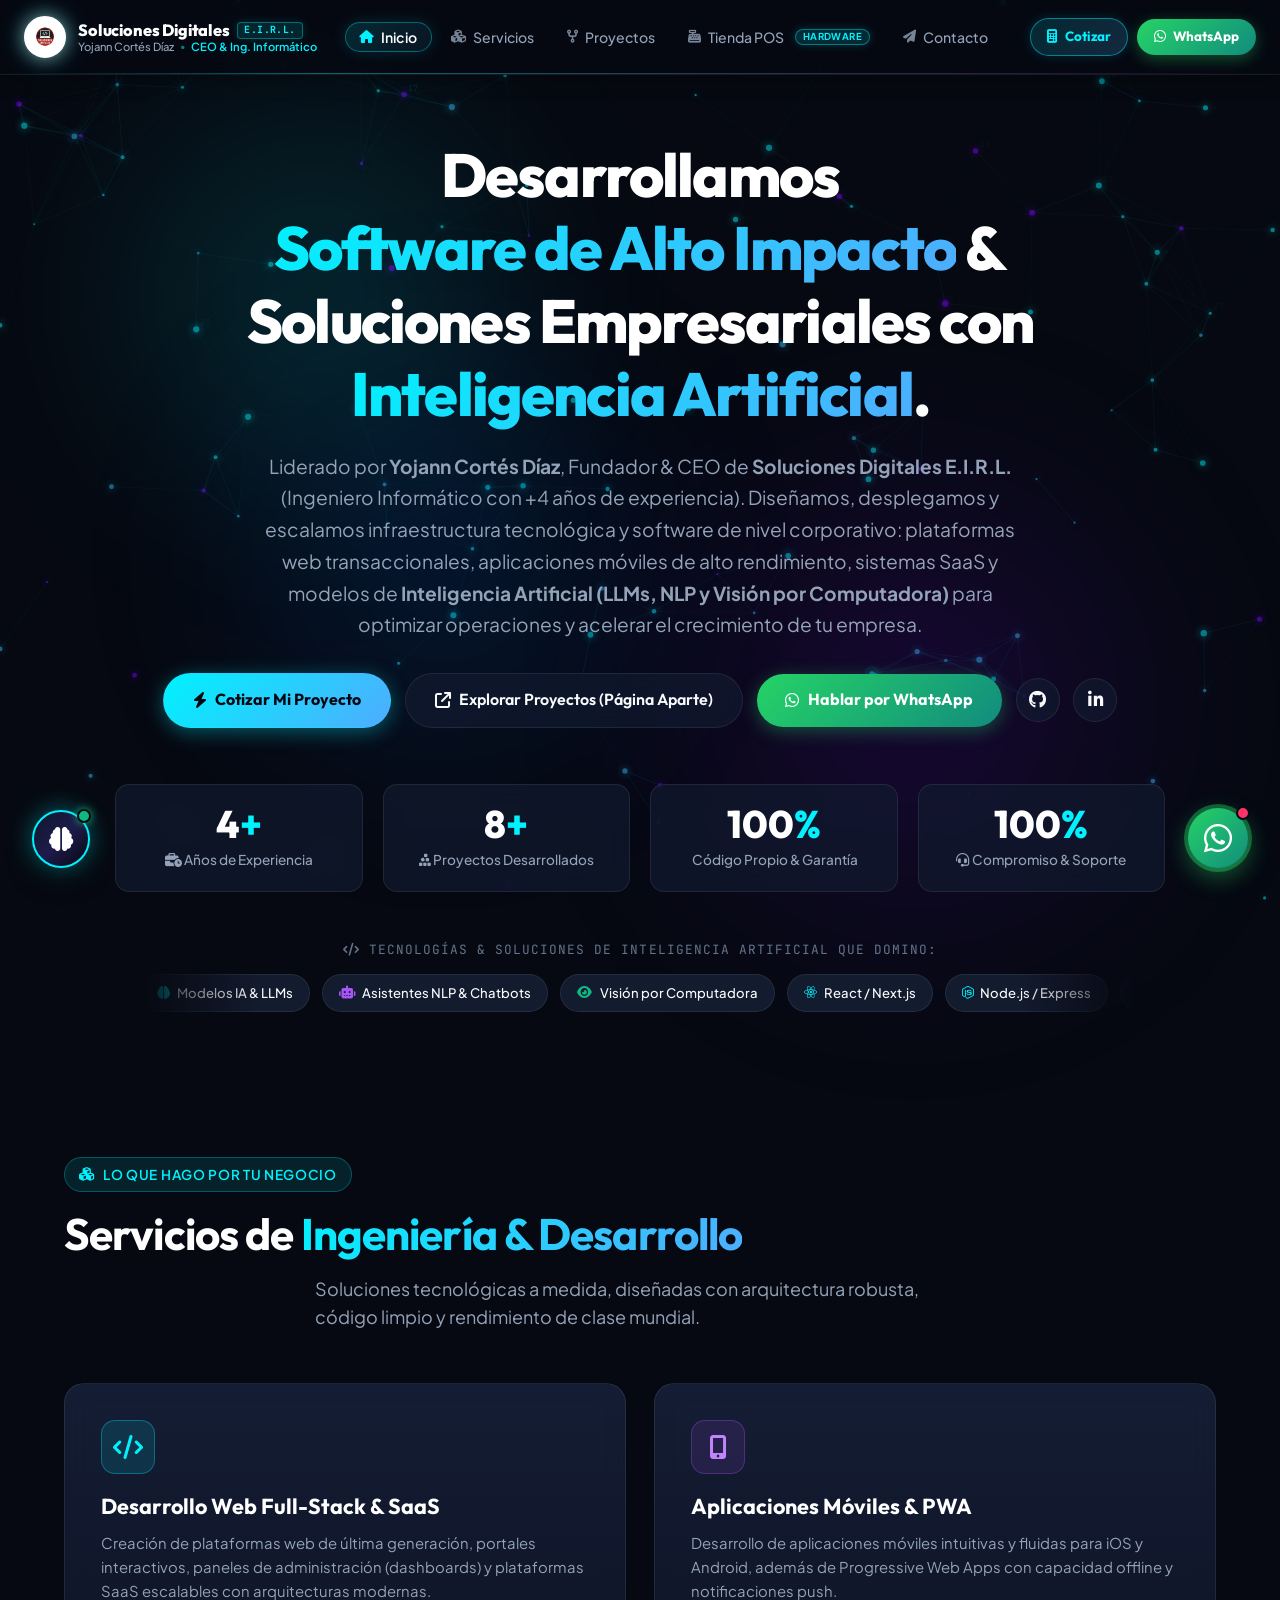
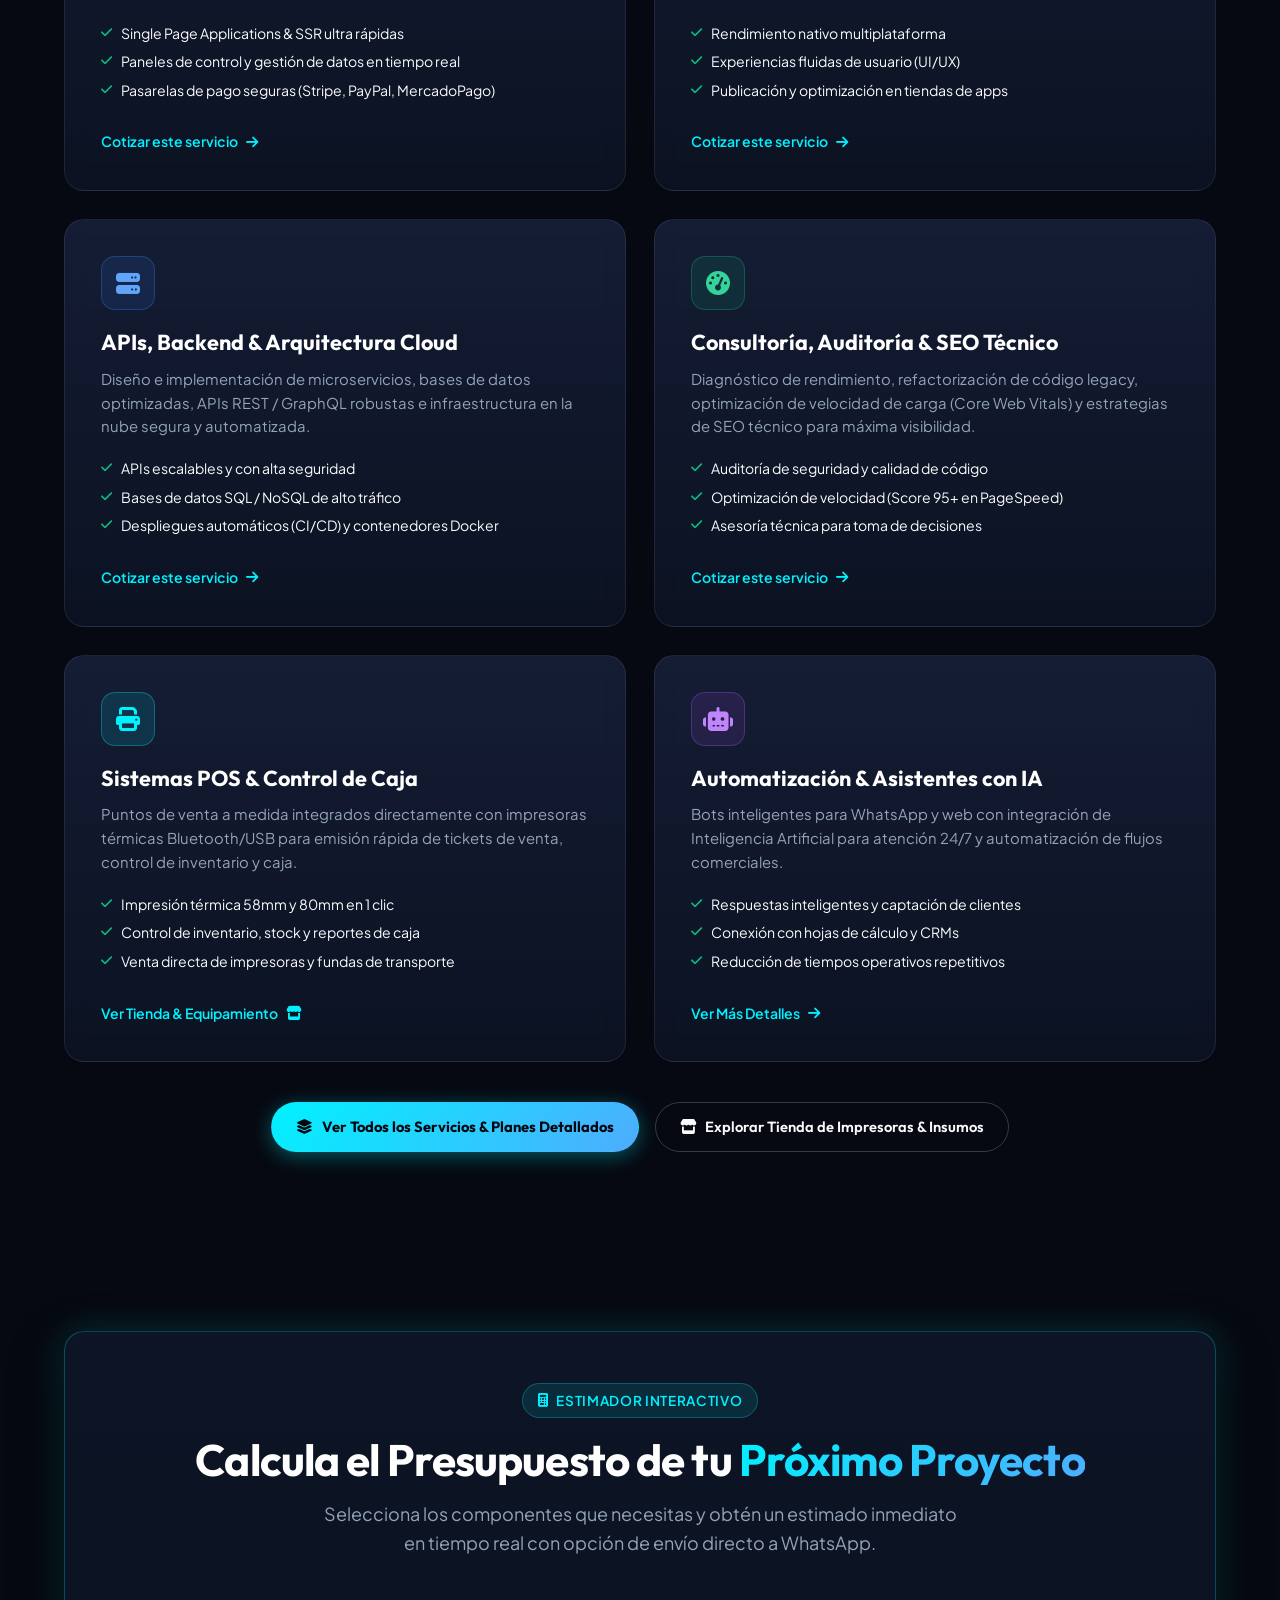
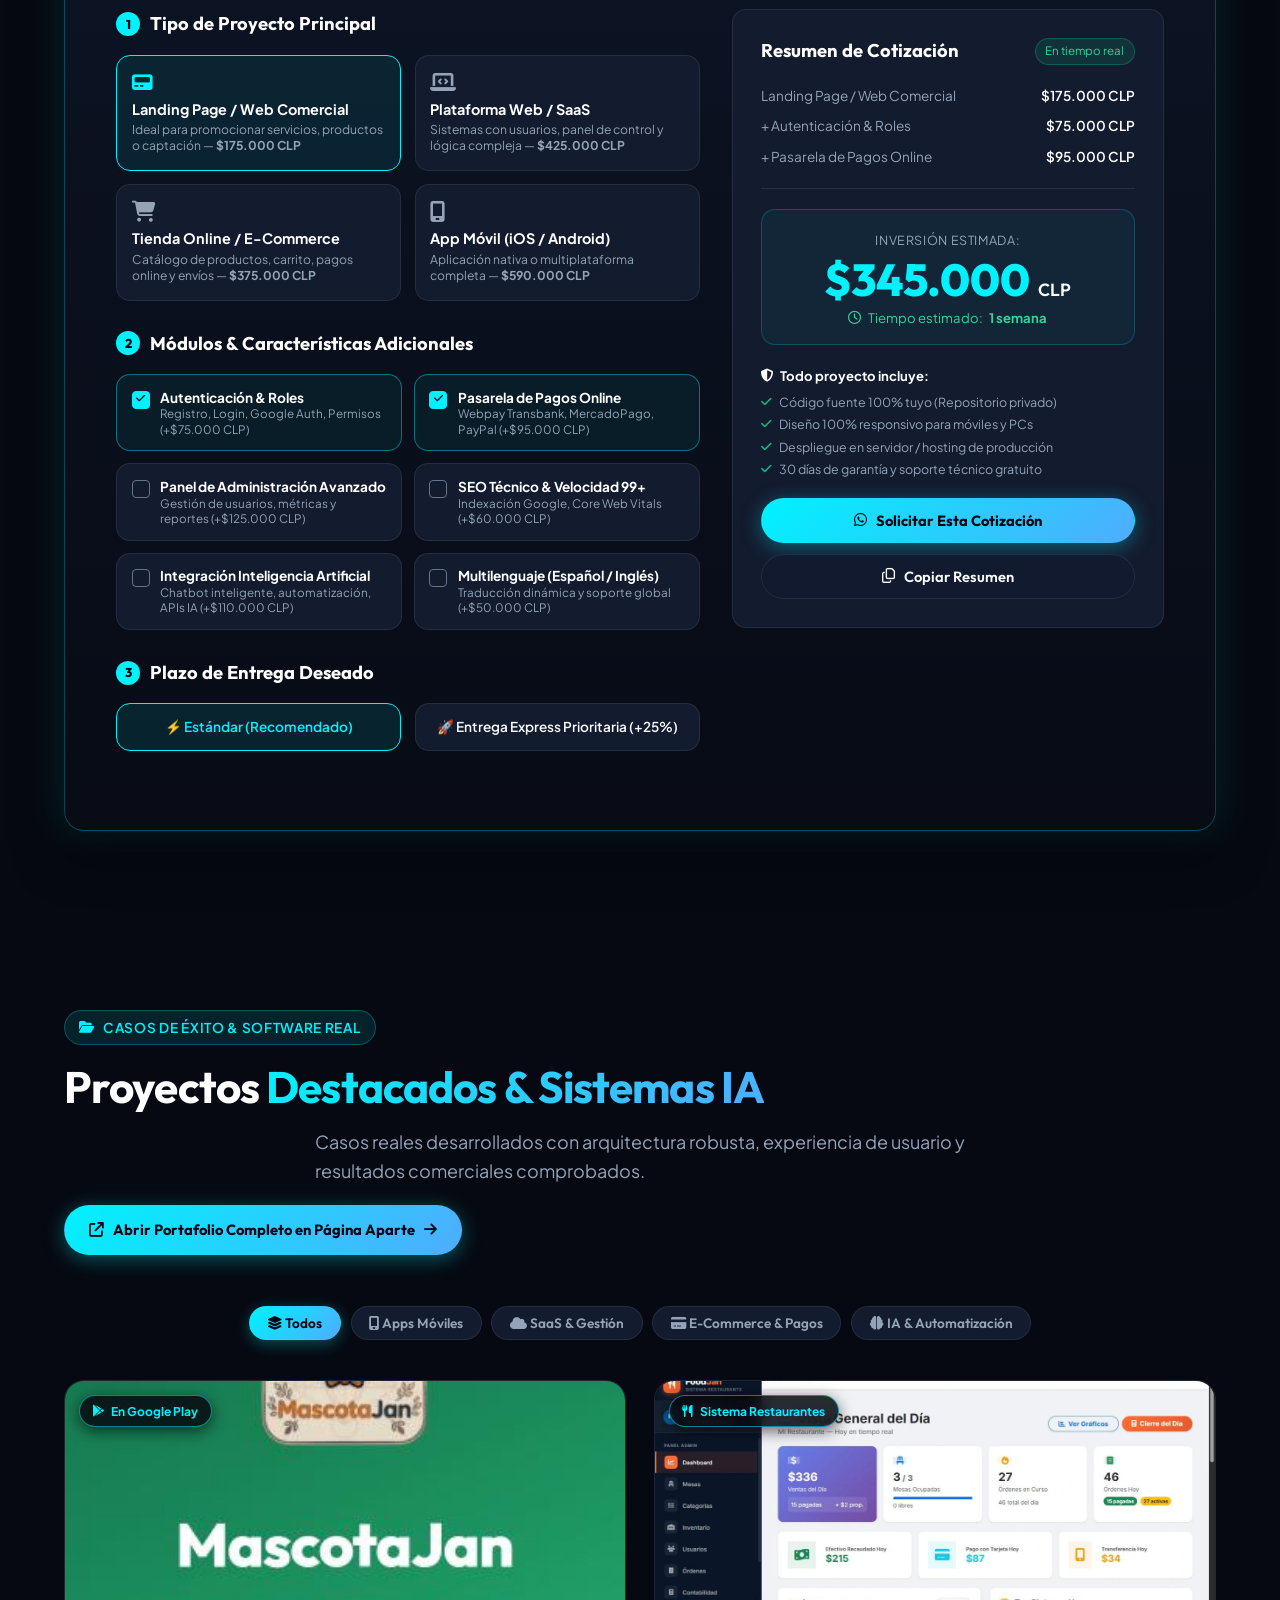
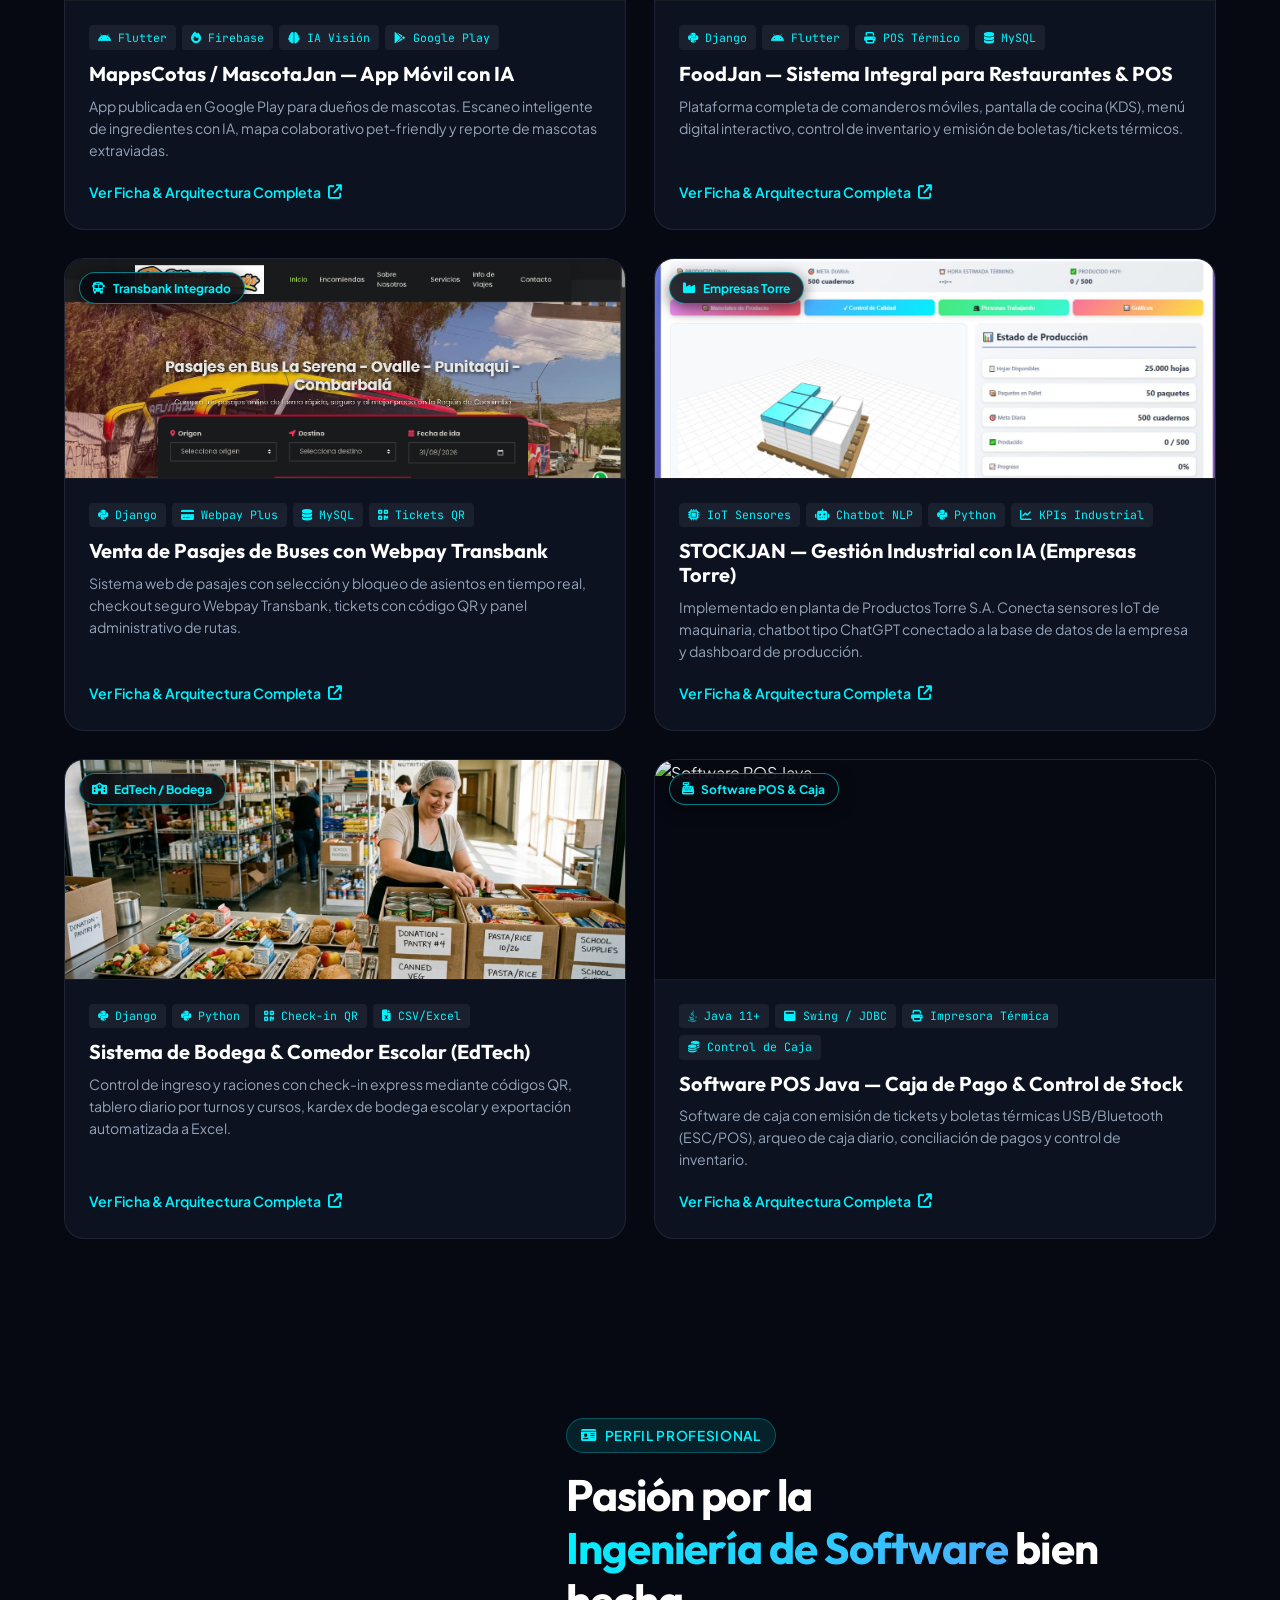
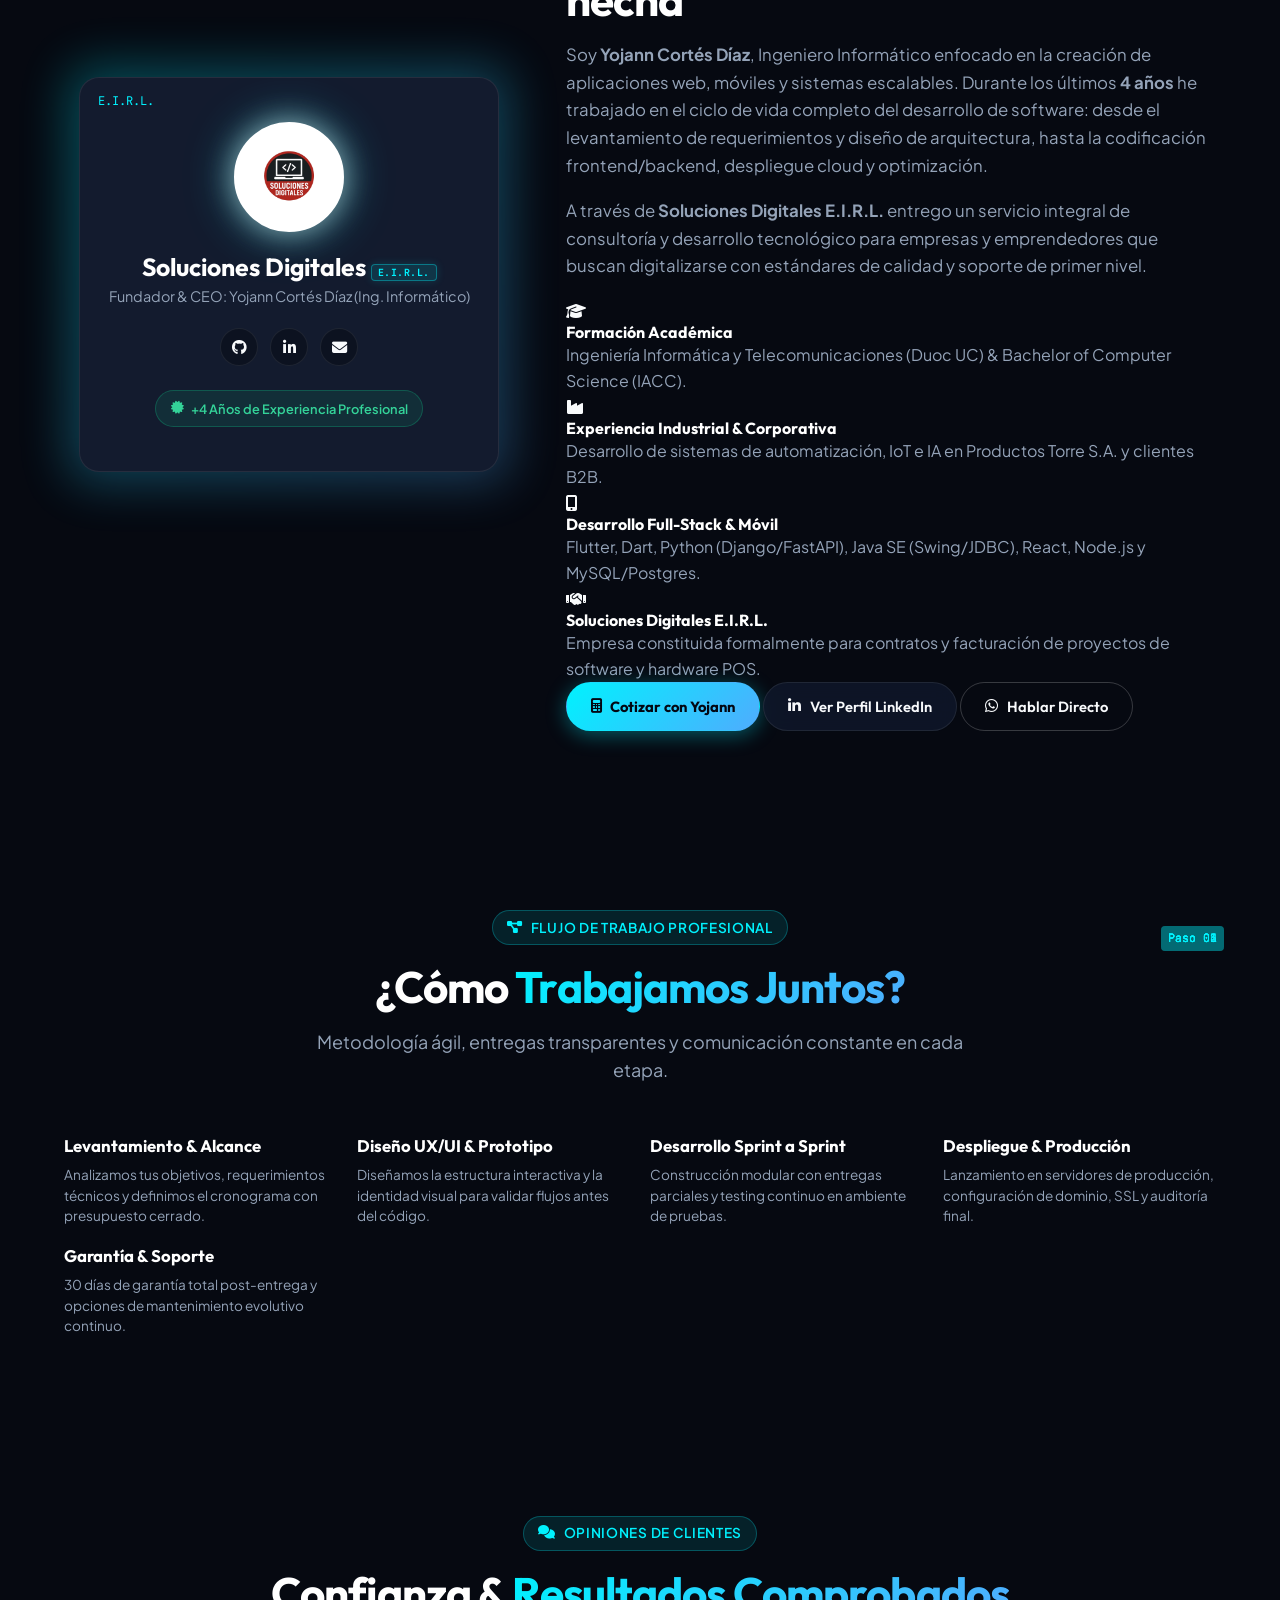
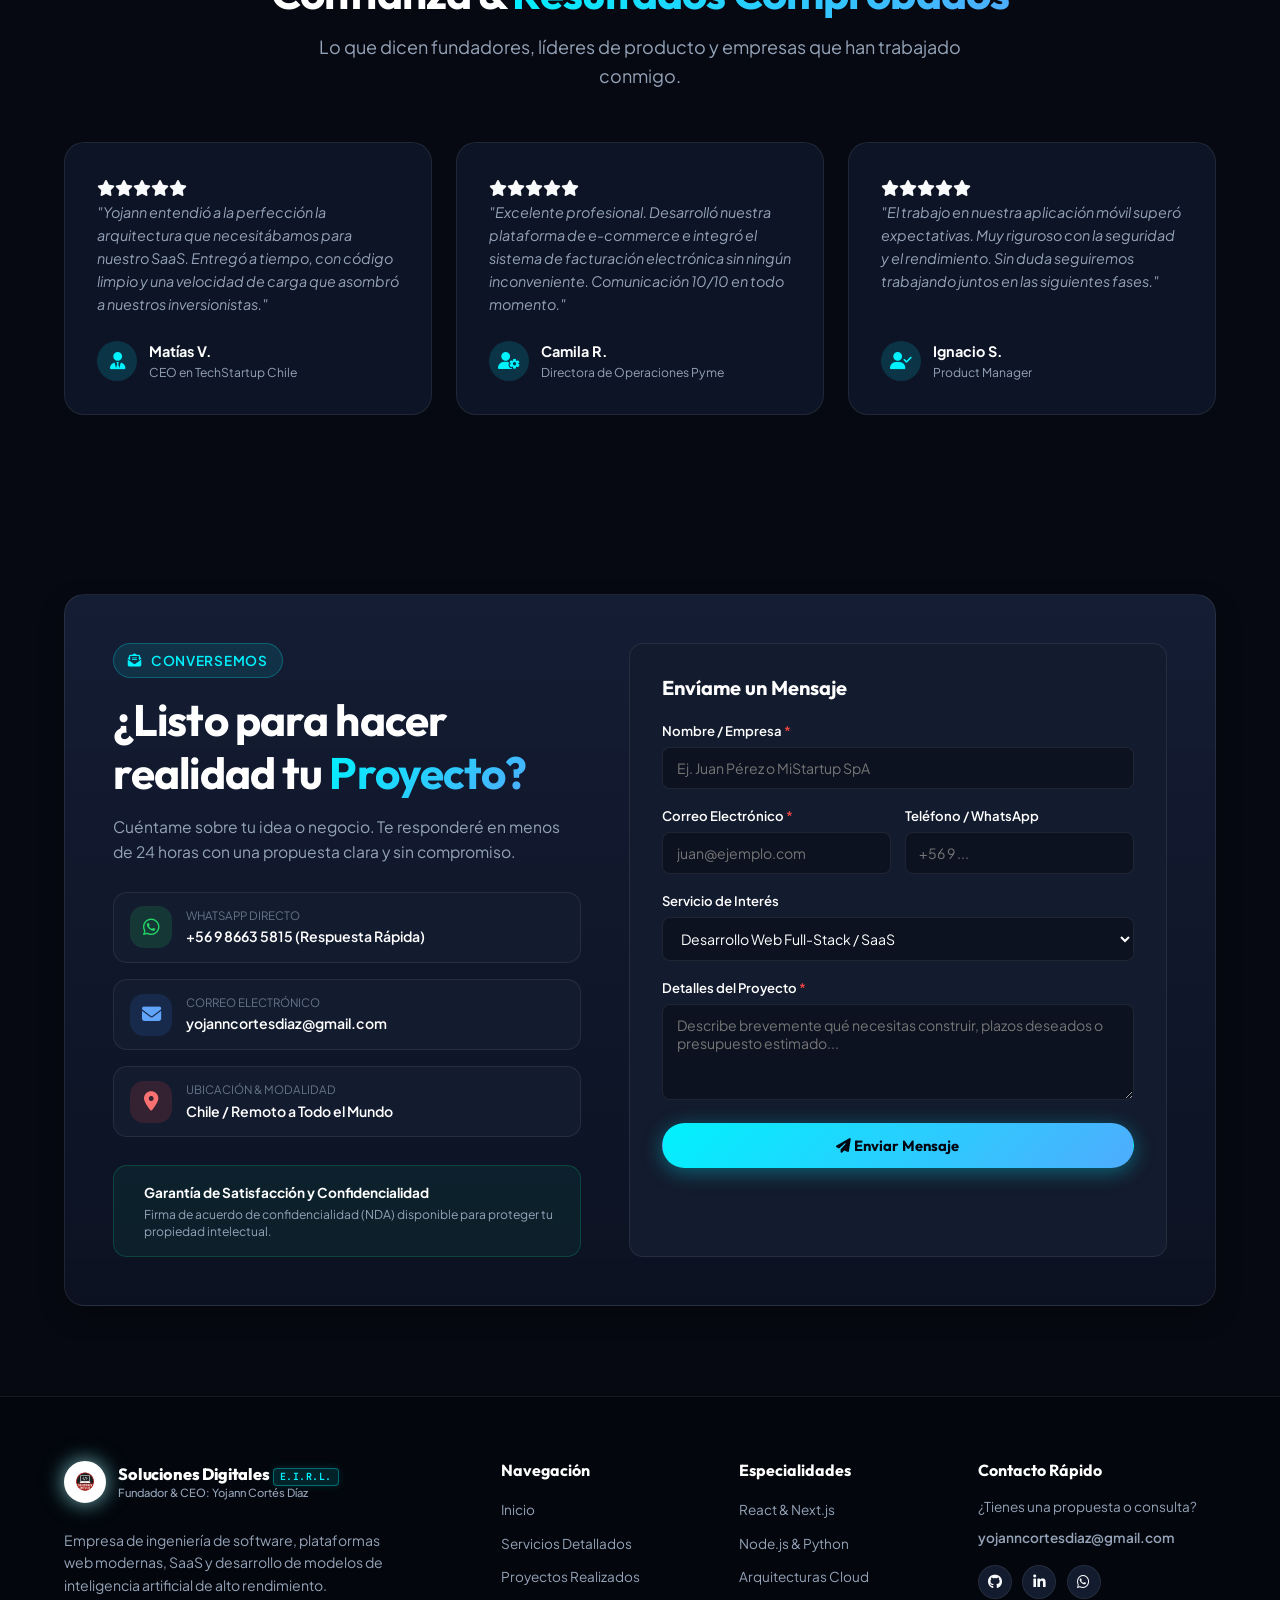
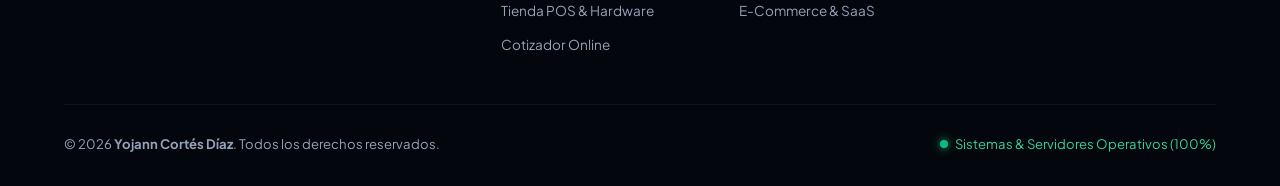
==== commit 803dbe4e: "mejoras" ====
--- a/index.html
+++ b/index.html
@@ -15,18 +15,18 @@
   <!-- Favicon -->
   <link rel="icon" type="image/png" href="logo_pequeno2.png">
   
-  <title>Soluciones Digitales E.I.R.L. | Yojann Cortés Díaz — Ingeniero Informático</title>
+  <title>Soluciones Digitales E.I.R.L. | Yojann Cortés Díaz — CEO & Ingeniero Informático</title>
   
   <!-- Fonts -->
   <link rel="preconnect" href="https://fonts.googleapis.com">
   <link rel="preconnect" href="https://fonts.gstatic.com" crossorigin>
   <link href="https://fonts.googleapis.com/css2?family=Outfit:wght@400;500;600;700;800;900&family=Plus+Jakarta+Sans:wght@300;400;500;600;700&family=JetBrains+Mono:wght@400;500;700&display=swap" rel="stylesheet">
   
-  <!-- Icons -->
+  <!-- Icons FontAwesome 6 -->
   <link rel="stylesheet" href="https://cdnjs.cloudflare.com/ajax/libs/font-awesome/6.5.2/css/all.min.css">
   
   <!-- Styles -->
-  <link rel="stylesheet" href="styles.css?v=20260831_08">
+  <link rel="stylesheet" href="styles.css?v=20260914_02">
 </head>
 <body>
   <!-- Background Canvas for Particles -->
@@ -38,7 +38,7 @@
   <!-- Header / Navbar -->
   <header class="site-header" id="navbar">
     <div class="container nav-container">
-      <a href="index.html" class="brand-logo" aria-label="Soluciones Digitales E.I.R.L.">
+      <a href="index.html" class="brand-logo" aria-label="Soluciones Digitales E.I.R.L. - Inicio">
         <div class="logo-aura-wrap">
           <img src="logo_pequeno2.png" alt="Soluciones Digitales E.I.R.L." class="nav-logo-img">
           <span class="logo-pulse-ring"></span>
@@ -51,7 +51,7 @@
           <span class="logo-lead-sub">
             <span class="lead-name">Yojann Cortés Díaz</span>
             <span class="lead-sep">•</span>
-            <span class="lead-role">Ing. Informático</span>
+            <span class="lead-role">CEO & Ing. Informático</span>
           </span>
         </div>
       </a>
@@ -71,8 +71,8 @@
             </a>
           </li>
           <li>
-            <a href="index.html#proyectos" class="nav-link">
-              <i class="fa-solid fa-code nav-ico"></i>
+            <a href="proyectos.html" class="nav-link">
+              <i class="fa-solid fa-code-fork nav-ico"></i>
               <span>Proyectos</span>
             </a>
           </li>
@@ -122,28 +122,27 @@
   </header>
 
   <main>
-    <!-- Hero Section -->
+    <!-- Hero Section with AI Architecture & High-Tech Aesthetic -->
     <section class="hero-section" id="hero">
       <div class="container hero-container">
-        <div class="hero-badge">
-          <span class="status-dot"></span>
-          <span>Soluciones Digitales E.I.R.L. | Proyectos & Consultoría Tecnológica</span>
-        </div>
 
         <h1 class="hero-title">
-          Construyo <span class="gradient-text">Software de Alto Impacto</span> y Soluciones Digitales Escalables.
+          Desarrollamos <span class="gradient-text">Software de Alto Impacto</span> & Soluciones Empresariales con <span class="gradient-text">Inteligencia Artificial</span>.
         </h1>
 
         <p class="hero-description">
-          Bienvenido a <strong>Soluciones Digitales E.I.R.L.</strong>, liderada por <strong>Yojann Cortés Díaz</strong>, Ingeniero Informático con <strong>+4 años de experiencia</strong>. Desarrollamos y lanzamos plataformas web, aplicaciones móviles, software SaaS y arquitecturas cloud para potenciar tu negocio.
+          Liderado por <strong>Yojann Cortés Díaz</strong>, Fundador & CEO de <strong>Soluciones Digitales E.I.R.L.</strong> (Ingeniero Informático con +4 años de experiencia). Diseñamos, desplegamos y escalamos infraestructura tecnológica y software de nivel corporativo: plataformas web transaccionales, aplicaciones móviles de alto rendimiento, sistemas SaaS y modelos de <strong>Inteligencia Artificial (LLMs, NLP y Visión por Computadora)</strong> para optimizar operaciones y acelerar el crecimiento de tu empresa.
         </p>
 
         <div class="hero-cta-group">
           <a href="#cotizador" class="btn btn-lg btn-primary pulse-btn">
             <i class="fa-solid fa-bolt"></i> Cotizar Mi Proyecto
           </a>
-          <a href="#proyectos" class="btn btn-lg btn-glass">
-            <i class="fa-solid fa-laptop-code"></i> Explorar Trabajos
+          <a href="proyectos.html" class="btn btn-lg btn-glass">
+            <i class="fa-solid fa-arrow-up-right-from-square"></i> Explorar Proyectos (Página Aparte)
+          </a>
+          <a href="https://wa.me/56986635815?text=Hola%20Yojann,%20quisiera%20consultarte%20sobre%20un%20proyecto%20con%20IA%20y%20software" target="_blank" rel="noopener" class="btn btn-lg btn-whatsapp" title="WhatsApp Directo">
+            <i class="fa-brands fa-whatsapp"></i> Hablar por WhatsApp
           </a>
           <a href="https://github.com/YojanCortes" target="_blank" rel="noopener" class="btn btn-lg btn-icon" title="GitHub">
             <i class="fa-brands fa-github"></i>
@@ -157,43 +156,44 @@
         <div class="hero-metrics">
           <div class="metric-card">
             <div class="metric-number"><span class="counter" data-target="4">0</span><span class="accent-symbol">+</span></div>
-            <div class="metric-label">Años de Experiencia</div>
+            <div class="metric-label"><i class="fa-solid fa-business-time"></i> Años de Experiencia</div>
           </div>
           <div class="metric-card">
             <div class="metric-number"><span class="counter" data-target="8">0</span><span class="accent-symbol">+</span></div>
-            <div class="metric-label">Proyectos Desarrollados</div>
+            <div class="metric-label"><i class="fa-solid fa-cubes-stacked"></i> Proyectos Desarrollados</div>
           </div>
           <div class="metric-card">
             <div class="metric-number"><span class="counter" data-target="100">0</span><span class="accent-symbol">%</span></div>
-            <div class="metric-label">Código Propio & Garantía</div>
+            <div class="metric-label"><i class="fa-solid fa-shield-check"></i> Código Propio & Garantía</div>
           </div>
           <div class="metric-card">
             <div class="metric-number"><span class="counter" data-target="100">0</span><span class="accent-symbol">%</span></div>
-            <div class="metric-label">Compromiso & Soporte</div>
-          </div>
-        </div>
-
-        <!-- Tech Marquee -->
+            <div class="metric-label"><i class="fa-solid fa-headset"></i> Compromiso & Soporte</div>
+          </div>
+        </div>
+
+        <!-- Tech Marquee with AI & Cloud Icons -->
         <div class="tech-marquee-wrapper">
-          <p class="tech-marquee-label">Tecnologías & Herramientas que domino:</p>
+          <p class="tech-marquee-label"><i class="fa-solid fa-code"></i> Tecnologías & Soluciones de Inteligencia Artificial que domino:</p>
           <div class="tech-marquee">
             <div class="tech-track">
+              <span class="tech-pill"><i class="fa-solid fa-brain" style="color:#00f2fe;"></i> Modelos IA & LLMs</span>
+              <span class="tech-pill"><i class="fa-solid fa-robot" style="color:#a855f7;"></i> Asistentes NLP & Chatbots</span>
+              <span class="tech-pill"><i class="fa-solid fa-eye" style="color:#10b981;"></i> Visión por Computadora</span>
               <span class="tech-pill"><i class="fa-brands fa-react"></i> React / Next.js</span>
               <span class="tech-pill"><i class="fa-brands fa-node-js"></i> Node.js / Express</span>
-              <span class="tech-pill"><i class="fa-brands fa-python"></i> Python / FastAPI</span>
-              <span class="tech-pill"><i class="fa-brands fa-js"></i> TypeScript & Modern JS</span>
-              <span class="tech-pill"><i class="fa-solid fa-database"></i> PostgreSQL / MongoDB</span>
-              <span class="tech-pill"><i class="fa-brands fa-docker"></i> Docker & DevOps</span>
-              <span class="tech-pill"><i class="fa-brands fa-aws"></i> AWS & Cloud Arch</span>
-              <span class="tech-pill"><i class="fa-solid fa-mobile-screen"></i> Flutter / React Native</span>
-              <span class="tech-pill"><i class="fa-brands fa-git-alt"></i> Git & CI/CD</span>
+              <span class="tech-pill"><i class="fa-brands fa-python"></i> Python / FastAPI / Django</span>
+              <span class="tech-pill"><i class="fa-solid fa-mobile-screen"></i> Flutter iOS & Android</span>
+              <span class="tech-pill"><i class="fa-solid fa-credit-card"></i> Webpay Transbank</span>
+              <span class="tech-pill"><i class="fa-solid fa-database"></i> PostgreSQL / MySQL</span>
+              <span class="tech-pill"><i class="fa-brands fa-docker"></i> Docker & Cloud CI/CD</span>
               <!-- Repeated for continuous marquee -->
+              <span class="tech-pill"><i class="fa-solid fa-brain" style="color:#00f2fe;"></i> Modelos IA & LLMs</span>
+              <span class="tech-pill"><i class="fa-solid fa-robot" style="color:#a855f7;"></i> Asistentes NLP & Chatbots</span>
+              <span class="tech-pill"><i class="fa-solid fa-eye" style="color:#10b981;"></i> Visión por Computadora</span>
               <span class="tech-pill"><i class="fa-brands fa-react"></i> React / Next.js</span>
-              <span class="tech-pill"><i class="fa-brands fa-node-js"></i> Node.js / Express</span>
-              <span class="tech-pill"><i class="fa-brands fa-python"></i> Python / FastAPI</span>
-              <span class="tech-pill"><i class="fa-brands fa-js"></i> TypeScript & Modern JS</span>
-              <span class="tech-pill"><i class="fa-solid fa-database"></i> PostgreSQL / MongoDB</span>
-              <span class="tech-pill"><i class="fa-brands fa-docker"></i> Docker & DevOps</span>
+              <span class="tech-pill"><i class="fa-brands fa-python"></i> Python / FastAPI / Django</span>
+              <span class="tech-pill"><i class="fa-solid fa-mobile-screen"></i> Flutter iOS & Android</span>
             </div>
           </div>
         </div>
@@ -354,38 +354,38 @@
                 <label class="calc-group-title"><span class="step-num">1</span> Tipo de Proyecto Principal</label>
                 <div class="calc-pill-options" id="projectTypeOptions">
                   <label class="calc-radio-card active">
-                    <input type="radio" name="project_type" value="landing" data-base-price="350" data-time="1 semana" checked>
+                    <input type="radio" name="project_type" value="landing" data-base-price="175000" data-time="1 semana" checked>
                     <div class="radio-content">
                       <i class="fa-solid fa-pager"></i>
                       <span class="title">Landing Page / Web Comercial</span>
-                      <span class="desc">Ideal para promocionar servicios, productos o captación</span>
+                      <span class="desc">Ideal para promocionar servicios, productos o captación — <strong>$175.000 CLP</strong></span>
                     </div>
                   </label>
 
                   <label class="calc-radio-card">
-                    <input type="radio" name="project_type" value="webapp" data-base-price="850" data-time="2-3 semanas">
+                    <input type="radio" name="project_type" value="webapp" data-base-price="425000" data-time="2-3 semanas">
                     <div class="radio-content">
                       <i class="fa-solid fa-laptop-code"></i>
                       <span class="title">Plataforma Web / SaaS</span>
-                      <span class="desc">Sistemas con usuarios, panel de control y lógica compleja</span>
+                      <span class="desc">Sistemas con usuarios, panel de control y lógica compleja — <strong>$425.000 CLP</strong></span>
                     </div>
                   </label>
 
                   <label class="calc-radio-card">
-                    <input type="radio" name="project_type" value="ecommerce" data-base-price="750" data-time="2-3 semanas">
+                    <input type="radio" name="project_type" value="ecommerce" data-base-price="375000" data-time="2-3 semanas">
                     <div class="radio-content">
                       <i class="fa-solid fa-cart-shopping"></i>
                       <span class="title">Tienda Online / E-Commerce</span>
-                      <span class="desc">Catálogo de productos, carrito, pagos online y envíos</span>
+                      <span class="desc">Catálogo de productos, carrito, pagos online y envíos — <strong>$375.000 CLP</strong></span>
                     </div>
                   </label>
 
                   <label class="calc-radio-card">
-                    <input type="radio" name="project_type" value="mobile" data-base-price="1200" data-time="4-5 semanas">
+                    <input type="radio" name="project_type" value="mobile" data-base-price="590000" data-time="4-5 semanas">
                     <div class="radio-content">
                       <i class="fa-solid fa-mobile-screen"></i>
                       <span class="title">App Móvil (iOS / Android)</span>
-                      <span class="desc">Aplicación nativa o multiplataforma completa</span>
+                      <span class="desc">Aplicación nativa o multiplataforma completa — <strong>$590.000 CLP</strong></span>
                     </div>
                   </label>
                 </div>
@@ -396,56 +396,56 @@
                 <label class="calc-group-title"><span class="step-num">2</span> Módulos & Características Adicionales</label>
                 <div class="calc-checkbox-grid">
                   <label class="calc-checkbox-card">
-                    <input type="checkbox" name="module" value="auth" data-price="150" checked>
+                    <input type="checkbox" name="module" value="auth" data-price="75000" checked>
                     <span class="custom-chk"></span>
                     <div class="chk-info">
                       <strong>Autenticación & Roles</strong>
-                      <small>Registro, Login, Google Auth, Permisos</small>
+                      <small>Registro, Login, Google Auth, Permisos (+$75.000 CLP)</small>
                     </div>
                   </label>
 
                   <label class="calc-checkbox-card">
-                    <input type="checkbox" name="module" value="payments" data-price="200" checked>
+                    <input type="checkbox" name="module" value="payments" data-price="95000" checked>
                     <span class="custom-chk"></span>
                     <div class="chk-info">
                       <strong>Pasarela de Pagos Online</strong>
-                      <small>Stripe, MercadoPago, PayPal, Suscripciones</small>
+                      <small>Webpay Transbank, MercadoPago, PayPal (+$95.000 CLP)</small>
                     </div>
                   </label>
 
                   <label class="calc-checkbox-card">
-                    <input type="checkbox" name="module" value="admin" data-price="250">
+                    <input type="checkbox" name="module" value="admin" data-price="125000">
                     <span class="custom-chk"></span>
                     <div class="chk-info">
                       <strong>Panel de Administración Avanzado</strong>
-                      <small>Gestión de usuarios, métricas y reportes</small>
+                      <small>Gestión de usuarios, métricas y reportes (+$125.000 CLP)</small>
                     </div>
                   </label>
 
                   <label class="calc-checkbox-card">
-                    <input type="checkbox" name="module" value="seo_opt" data-price="120">
+                    <input type="checkbox" name="module" value="seo_opt" data-price="60000">
                     <span class="custom-chk"></span>
                     <div class="chk-info">
                       <strong>SEO Técnico & Velocidad 99+</strong>
-                      <small>Indexación Google, Core Web Vitals, Schema</small>
+                      <small>Indexación Google, Core Web Vitals (+$60.000 CLP)</small>
                     </div>
                   </label>
 
                   <label class="calc-checkbox-card">
-                    <input type="checkbox" name="module" value="ai_integration" data-price="220">
+                    <input type="checkbox" name="module" value="ai_integration" data-price="110000">
                     <span class="custom-chk"></span>
                     <div class="chk-info">
                       <strong>Integración Inteligencia Artificial</strong>
-                      <small>Chatbot inteligente, automatización, OpenAI API</small>
+                      <small>Chatbot inteligente, automatización, APIs IA (+$110.000 CLP)</small>
                     </div>
                   </label>
 
                   <label class="calc-checkbox-card">
-                    <input type="checkbox" name="module" value="multilang" data-price="100">
+                    <input type="checkbox" name="module" value="multilang" data-price="50000">
                     <span class="custom-chk"></span>
                     <div class="chk-info">
                       <strong>Multilenguaje (Español / Inglés)</strong>
-                      <small>Traducción dinámica y soporte global</small>
+                      <small>Traducción dinámica y soporte global (+$50.000 CLP)</small>
                     </div>
                   </label>
                 </div>
@@ -482,7 +482,7 @@
 
               <div class="summary-total-box">
                 <span class="total-label">Inversión Estimada:</span>
-                <div class="total-price" id="calcTotalPrice">$700 <small>USD</small></div>
+                <div class="total-price" id="calcTotalPrice">$345.000 <small>CLP</small></div>
                 <span class="total-time" id="calcDeliveryTime"><i class="fa-regular fa-clock"></i> Tiempo estimado: 1-2 semanas</span>
               </div>
 
@@ -514,18 +514,23 @@
     <section class="section portfolio-section" id="proyectos">
       <div class="container">
         <div class="section-header">
-          <span class="section-tag"><i class="fa-solid fa-folder-open"></i> Casos de Éxito</span>
-          <h2 class="section-title">Proyectos <span class="gradient-text">Destacados</span></h2>
-          <p class="section-subtitle">Una muestra de proyectos reales desarrollados con foco en arquitectura sólida, experiencia de usuario y resultados comerciales.</p>
+          <span class="section-tag"><i class="fa-solid fa-folder-open"></i> Casos de Éxito & Software Real</span>
+          <h2 class="section-title">Proyectos <span class="gradient-text">Destacados & Sistemas IA</span></h2>
+          <p class="section-subtitle">Casos reales desarrollados con arquitectura robusta, experiencia de usuario y resultados comerciales comprobados.</p>
+          <div style="margin-top: 1.25rem;">
+            <a href="proyectos.html" class="btn btn-primary">
+              <i class="fa-solid fa-arrow-up-right-from-square"></i> Abrir Portafolio Completo en Página Aparte <i class="fa-solid fa-arrow-right"></i>
+            </a>
+          </div>
         </div>
 
         <!-- Filter Tabs -->
         <div class="portfolio-filters">
-          <button class="filter-btn active" data-filter="all">Todos</button>
-          <button class="filter-btn" data-filter="mobile">Apps Móviles</button>
-          <button class="filter-btn" data-filter="saas">SaaS & Gestión</button>
-          <button class="filter-btn" data-filter="ecommerce">E-Commerce & Pagos</button>
-          <button class="filter-btn" data-filter="ai">IA & Automatización</button>
+          <button class="filter-btn active" data-filter="all"><i class="fa-solid fa-layer-group"></i> Todos</button>
+          <button class="filter-btn" data-filter="mobile"><i class="fa-solid fa-mobile-screen"></i> Apps Móviles</button>
+          <button class="filter-btn" data-filter="saas"><i class="fa-solid fa-cloud"></i> SaaS & Gestión</button>
+          <button class="filter-btn" data-filter="ecommerce"><i class="fa-solid fa-credit-card"></i> E-Commerce & Pagos</button>
+          <button class="filter-btn" data-filter="ai"><i class="fa-solid fa-brain"></i> IA & Automatización</button>
         </div>
 
         <!-- Projects Grid -->
@@ -535,24 +540,28 @@
           <article class="project-card" data-category="mobile ai">
             <div class="project-img-wrapper">
               <span class="project-badge-live"><i class="fa-brands fa-google-play"></i> En Google Play</span>
-              <img src="Proyectos/mappscotas/inicio.jfif" alt="MappsCotas App Móvil" class="project-real-img">
+              <img src="Proyectos/mappscotas/inicio.jfif" alt="MappsCotas App Móvil con IA" class="project-real-img">
               <div class="project-overlay">
-                <button class="btn btn-sm btn-primary view-project-btn" data-project="1">Ver Ficha & Métricas</button>
+                <a href="proyecto-detalle.html?id=mappscotas" class="btn btn-sm btn-primary">
+                  <i class="fa-solid fa-arrow-up-right-from-square"></i> Ver Proyecto en Página Aparte
+                </a>
               </div>
             </div>
             <div class="project-info">
               <div class="project-tags">
-                <span class="tag">Flutter</span>
-                <span class="tag">Firebase</span>
-                <span class="tag">IA Visión</span>
-                <span class="tag">Google Play</span>
+                <span class="tag"><i class="fa-brands fa-android"></i> Flutter</span>
+                <span class="tag"><i class="fa-solid fa-fire"></i> Firebase</span>
+                <span class="tag"><i class="fa-solid fa-brain"></i> IA Visión</span>
+                <span class="tag"><i class="fa-brands fa-google-play"></i> Google Play</span>
               </div>
               <h3 class="project-title">MappsCotas / MascotaJan — App Móvil con IA</h3>
               <p class="project-summary">
                 App publicada en Google Play para dueños de mascotas. Escaneo inteligente de ingredientes con IA, mapa colaborativo pet-friendly y reporte de mascotas extraviadas.
               </p>
               <div class="project-links">
-                <button class="project-link-action view-project-btn" data-project="1">Detalles de Arquitectura <i class="fa-solid fa-arrow-right"></i></button>
+                <a href="proyecto-detalle.html?id=mappscotas" class="project-link-action">
+                  Ver Ficha & Arquitectura Completa <i class="fa-solid fa-arrow-up-right-from-square"></i>
+                </a>
               </div>
             </div>
           </article>
@@ -563,22 +572,26 @@
               <span class="project-badge-live"><i class="fa-solid fa-utensils"></i> Sistema Restaurantes</span>
               <img src="Proyectos/foodjan/paginaweb.jfif" alt="FoodJan Restaurantes" class="project-real-img">
               <div class="project-overlay">
-                <button class="btn btn-sm btn-primary view-project-btn" data-project="2">Ver Ficha & Métricas</button>
+                <a href="proyecto-detalle.html?id=foodjan" class="btn btn-sm btn-primary">
+                  <i class="fa-solid fa-arrow-up-right-from-square"></i> Ver Proyecto en Página Aparte
+                </a>
               </div>
             </div>
             <div class="project-info">
               <div class="project-tags">
-                <span class="tag">Django</span>
-                <span class="tag">Flutter</span>
-                <span class="tag">POS Térmico</span>
-                <span class="tag">MySQL</span>
+                <span class="tag"><i class="fa-brands fa-python"></i> Django</span>
+                <span class="tag"><i class="fa-brands fa-android"></i> Flutter</span>
+                <span class="tag"><i class="fa-solid fa-print"></i> POS Térmico</span>
+                <span class="tag"><i class="fa-solid fa-database"></i> MySQL</span>
               </div>
               <h3 class="project-title">FoodJan — Sistema Integral para Restaurantes & POS</h3>
               <p class="project-summary">
                 Plataforma completa de comanderos móviles, pantalla de cocina (KDS), menú digital interactivo, control de inventario y emisión de boletas/tickets térmicos.
               </p>
               <div class="project-links">
-                <button class="project-link-action view-project-btn" data-project="2">Detalles de Arquitectura <i class="fa-solid fa-arrow-right"></i></button>
+                <a href="proyecto-detalle.html?id=foodjan" class="project-link-action">
+                  Ver Ficha & Arquitectura Completa <i class="fa-solid fa-arrow-up-right-from-square"></i>
+                </a>
               </div>
             </div>
           </article>
@@ -589,22 +602,26 @@
               <span class="project-badge-live"><i class="fa-solid fa-bus"></i> Transbank Integrado</span>
               <img src="Proyectos/pagina_buses/menupasjaeros.PNG" alt="Sistema Venta de Pasajes" class="project-real-img">
               <div class="project-overlay">
-                <button class="btn btn-sm btn-primary view-project-btn" data-project="3">Ver Ficha & Métricas</button>
+                <a href="proyecto-detalle.html?id=buses" class="btn btn-sm btn-primary">
+                  <i class="fa-solid fa-arrow-up-right-from-square"></i> Ver Proyecto en Página Aparte
+                </a>
               </div>
             </div>
             <div class="project-info">
               <div class="project-tags">
-                <span class="tag">Django</span>
-                <span class="tag">Webpay Plus</span>
-                <span class="tag">MySQL</span>
-                <span class="tag">Tickets QR</span>
+                <span class="tag"><i class="fa-brands fa-python"></i> Django</span>
+                <span class="tag"><i class="fa-solid fa-credit-card"></i> Webpay Plus</span>
+                <span class="tag"><i class="fa-solid fa-database"></i> MySQL</span>
+                <span class="tag"><i class="fa-solid fa-qrcode"></i> Tickets QR</span>
               </div>
               <h3 class="project-title">Venta de Pasajes de Buses con Webpay Transbank</h3>
               <p class="project-summary">
                 Sistema web de pasajes con selección y bloqueo de asientos en tiempo real, checkout seguro Webpay Transbank, tickets con código QR y panel administrativo de rutas.
               </p>
               <div class="project-links">
-                <button class="project-link-action view-project-btn" data-project="3">Detalles de Arquitectura <i class="fa-solid fa-arrow-right"></i></button>
+                <a href="proyecto-detalle.html?id=buses" class="project-link-action">
+                  Ver Ficha & Arquitectura Completa <i class="fa-solid fa-arrow-up-right-from-square"></i>
+                </a>
               </div>
             </div>
           </article>
@@ -615,22 +632,26 @@
               <span class="project-badge-live"><i class="fa-solid fa-industry"></i> Empresas Torre</span>
               <img src="Proyectos/sistema gestion empresas torre/pagina.jfif" alt="STOCKJAN Empresas Torre" class="project-real-img">
               <div class="project-overlay">
-                <button class="btn btn-sm btn-primary view-project-btn" data-project="4">Ver Ficha & Métricas</button>
+                <a href="proyecto-detalle.html?id=stockjan" class="btn btn-sm btn-primary">
+                  <i class="fa-solid fa-arrow-up-right-from-square"></i> Ver Proyecto en Página Aparte
+                </a>
               </div>
             </div>
             <div class="project-info">
               <div class="project-tags">
-                <span class="tag">IoT Sensores</span>
-                <span class="tag">Chatbot NLP</span>
-                <span class="tag">Python</span>
-                <span class="tag">KPIs Industrial</span>
+                <span class="tag"><i class="fa-solid fa-microchip"></i> IoT Sensores</span>
+                <span class="tag"><i class="fa-solid fa-robot"></i> Chatbot NLP</span>
+                <span class="tag"><i class="fa-brands fa-python"></i> Python</span>
+                <span class="tag"><i class="fa-solid fa-chart-line"></i> KPIs Industrial</span>
               </div>
               <h3 class="project-title">STOCKJAN — Gestión Industrial con IA (Empresas Torre)</h3>
               <p class="project-summary">
                 Implementado en planta de Productos Torre S.A. Conecta sensores IoT de maquinaria, chatbot tipo ChatGPT conectado a la base de datos de la empresa y dashboard de producción.
               </p>
               <div class="project-links">
-                <button class="project-link-action view-project-btn" data-project="4">Detalles de Arquitectura <i class="fa-solid fa-arrow-right"></i></button>
+                <a href="proyecto-detalle.html?id=stockjan" class="project-link-action">
+                  Ver Ficha & Arquitectura Completa <i class="fa-solid fa-arrow-up-right-from-square"></i>
+                </a>
               </div>
             </div>
           </article>
@@ -639,24 +660,28 @@
           <article class="project-card" data-category="saas">
             <div class="project-img-wrapper">
               <span class="project-badge-live"><i class="fa-solid fa-school"></i> EdTech / Bodega</span>
-              <img src="Proyectos/sistema bodega escuela/menu.jfif" alt="Sistema Bodega Escuela" class="project-real-img">
+              <img src="Proyectos/sistema bodega escuela/portada_bodega.jpg" alt="Sistema Bodega Escuela" class="project-real-img">
               <div class="project-overlay">
-                <button class="btn btn-sm btn-primary view-project-btn" data-project="5">Ver Ficha & Métricas</button>
+                <a href="proyecto-detalle.html?id=bodega-escuela" class="btn btn-sm btn-primary">
+                  <i class="fa-solid fa-arrow-up-right-from-square"></i> Ver Proyecto en Página Aparte
+                </a>
               </div>
             </div>
             <div class="project-info">
               <div class="project-tags">
-                <span class="tag">Django</span>
-                <span class="tag">Python</span>
-                <span class="tag">Check-in QR</span>
-                <span class="tag">CSV/Excel</span>
+                <span class="tag"><i class="fa-brands fa-python"></i> Django</span>
+                <span class="tag"><i class="fa-brands fa-python"></i> Python</span>
+                <span class="tag"><i class="fa-solid fa-qrcode"></i> Check-in QR</span>
+                <span class="tag"><i class="fa-solid fa-file-excel"></i> CSV/Excel</span>
               </div>
               <h3 class="project-title">Sistema de Bodega & Comedor Escolar (EdTech)</h3>
               <p class="project-summary">
                 Control de ingreso y raciones con check-in express mediante códigos QR, tablero diario por turnos y cursos, kardex de bodega escolar y exportación automatizada a Excel.
               </p>
               <div class="project-links">
-                <button class="project-link-action view-project-btn" data-project="5">Detalles de Arquitectura <i class="fa-solid fa-arrow-right"></i></button>
+                <a href="proyecto-detalle.html?id=bodega-escuela" class="project-link-action">
+                  Ver Ficha & Arquitectura Completa <i class="fa-solid fa-arrow-up-right-from-square"></i>
+                </a>
               </div>
             </div>
           </article>
@@ -665,24 +690,28 @@
           <article class="project-card" data-category="saas">
             <div class="project-img-wrapper">
               <span class="project-badge-live"><i class="fa-solid fa-cash-register"></i> Software POS & Caja</span>
-              <img src="productos/impresa termica.PNG" alt="Software POS Java" class="project-real-img">
+              <img src="productos/pos_java_portada.jpg" alt="Software POS Java" class="project-real-img">
               <div class="project-overlay">
-                <button class="btn btn-sm btn-primary view-project-btn" data-project="6">Ver Ficha & Métricas</button>
+                <a href="proyecto-detalle.html?id=pos-java" class="btn btn-sm btn-primary">
+                  <i class="fa-solid fa-arrow-up-right-from-square"></i> Ver Proyecto en Página Aparte
+                </a>
               </div>
             </div>
             <div class="project-info">
               <div class="project-tags">
-                <span class="tag">Java 11+</span>
-                <span class="tag">Swing / JDBC</span>
-                <span class="tag">Impresora Térmica</span>
-                <span class="tag">Control de Caja</span>
+                <span class="tag"><i class="fa-brands fa-java"></i> Java 11+</span>
+                <span class="tag"><i class="fa-solid fa-window-maximize"></i> Swing / JDBC</span>
+                <span class="tag"><i class="fa-solid fa-print"></i> Impresora Térmica</span>
+                <span class="tag"><i class="fa-solid fa-coins"></i> Control de Caja</span>
               </div>
               <h3 class="project-title">Software POS Java — Caja de Pago & Control de Stock</h3>
               <p class="project-summary">
                 Software de caja con emisión de tickets y boletas térmicas USB/Bluetooth (ESC/POS), arqueo de caja diario, conciliación de pagos y control de inventario.
               </p>
               <div class="project-links">
-                <button class="project-link-action view-project-btn" data-project="6">Detalles de Arquitectura <i class="fa-solid fa-arrow-right"></i></button>
+                <a href="proyecto-detalle.html?id=pos-java" class="project-link-action">
+                  Ver Ficha & Arquitectura Completa <i class="fa-solid fa-arrow-up-right-from-square"></i>
+                </a>
               </div>
             </div>
           </article>
@@ -714,7 +743,7 @@
                   <img src="logo2.png" alt="Soluciones Digitales E.I.R.L. Logo" class="avatar-company-logo">
                 </div>
                 <h3 class="avatar-name">Soluciones Digitales <span class="badge-eirl">E.I.R.L.</span></h3>
-                <p class="avatar-title">Fundador: Yojann Cortés Díaz (Ing. Informático)</p>
+                <p class="avatar-title">Fundador & CEO: Yojann Cortés Díaz (Ing. Informático)</p>
                 <div class="avatar-socials">
                   <a href="https://github.com/YojanCortes" target="_blank" rel="noopener"><i class="fa-brands fa-github"></i></a>
                   <a href="https://cl.linkedin.com/in/yojanncortes" target="_blank" rel="noopener"><i class="fa-brands fa-linkedin-in"></i></a>
@@ -984,15 +1013,15 @@
     <div class="container footer-container">
       <div class="footer-top">
         <div class="footer-brand">
-          <a href="#hero" class="brand-logo footer-logo">
+          <a href="index.html" class="brand-logo footer-logo">
             <img src="logo_pequeno2.png" alt="Soluciones Digitales E.I.R.L." class="nav-logo-img">
             <div class="brand-text-wrap">
               <span class="logo-main-text">Soluciones Digitales <span class="badge-eirl">E.I.R.L.</span></span>
-              <span class="logo-lead-sub">Por Yojann Cortés Díaz</span>
+              <span class="logo-lead-sub">Fundador & CEO: Yojann Cortés Díaz</span>
             </div>
           </a>
           <p class="footer-tagline">
-            Empresa especializada en ingeniería de software, plataformas web modernas, SaaS y desarrollo de aplicaciones de alto rendimiento.
+            Empresa de ingeniería de software, plataformas web modernas, SaaS y desarrollo de modelos de inteligencia artificial de alto rendimiento.
           </p>
         </div>
 
@@ -1001,8 +1030,8 @@
           <ul>
             <li><a href="index.html">Inicio</a></li>
             <li><a href="servicios.html">Servicios Detallados</a></li>
-            <li><a href="productos.html">Tienda / Productos</a></li>
-            <li><a href="index.html#proyectos">Portafolio</a></li>
+            <li><a href="proyectos.html">Proyectos Realizados</a></li>
+            <li><a href="productos.html">Tienda POS & Hardware</a></li>
             <li><a href="index.html#cotizador">Cotizador Online</a></li>
           </ul>
         </div>
@@ -1049,6 +1078,6 @@
   </a>
 
   <!-- Scripts -->
-  <script src="main.js?v=20260831_05"></script>
+  <script src="main.js?v=20260914_01"></script>
 </body>
 </html>
--- a/styles.css
+++ b/styles.css
@@ -3368,4 +3368,386 @@
   }
 }
 
-
+/* ==========================================================================
+   AI THEME, HIGH-TECH ICONS & MONOCHROME LOGO ENHANCEMENTS
+   ========================================================================== */
+
+/* Logo Container with Crisp White Background for PNG Emblem */
+.nav-logo-img, .footer-logo .nav-logo-img {
+  background: #ffffff !important;
+  border: 2px solid #ffffff !important;
+  box-shadow: 0 0 18px rgba(255, 255, 255, 0.45), 0 0 26px rgba(0, 242, 254, 0.35) !important;
+  object-fit: contain !important;
+  padding: 2px !important;
+}
+
+.avatar-logo-sphere {
+  background: #ffffff !important;
+  border: 3.5px solid #ffffff !important;
+  box-shadow: 0 0 30px rgba(255, 255, 255, 0.55), 0 0 50px rgba(0, 242, 254, 0.4) !important;
+  padding: 6px !important;
+}
+
+.avatar-company-logo {
+  object-fit: contain !important;
+  background: transparent !important;
+}
+
+/* AI Neural Badge & Cyber Glowing Accents */
+.hero-badge.ai-badge {
+  background: linear-gradient(135deg, rgba(0, 242, 254, 0.12) 0%, rgba(168, 85, 247, 0.12) 100%);
+  border: 1px solid rgba(0, 242, 254, 0.45);
+  box-shadow: 0 0 25px rgba(0, 242, 254, 0.25);
+  display: inline-flex;
+  align-items: center;
+  gap: 0.65rem;
+}
+
+.ai-status-pulse {
+  width: 10px;
+  height: 10px;
+  border-radius: 50%;
+  background: #00f2fe;
+  box-shadow: 0 0 10px #00f2fe;
+  animation: aiPulse 1.8s infinite ease-in-out;
+}
+
+@keyframes aiPulse {
+  0%, 100% { transform: scale(1); opacity: 1; filter: drop-shadow(0 0 4px #00f2fe); }
+  50% { transform: scale(1.4); opacity: 0.6; filter: drop-shadow(0 0 12px #a855f7); }
+}
+
+.ai-pill-tag {
+  display: inline-flex;
+  align-items: center;
+  gap: 0.4rem;
+  padding: 0.28rem 0.75rem;
+  border-radius: 9999px;
+  background: rgba(168, 85, 247, 0.12);
+  border: 1px solid rgba(168, 85, 247, 0.35);
+  color: #c084fc;
+  font-size: 0.78rem;
+  font-weight: 600;
+}
+
+/* AI Copilot & Automated Interactive Messaging Widget */
+.ai-copilot-launcher {
+  position: fixed;
+  bottom: 2rem;
+  left: 2rem;
+  z-index: 999;
+  display: flex;
+  align-items: center;
+  gap: 0.75rem;
+}
+
+.ai-copilot-btn {
+  width: 58px;
+  height: 58px;
+  border-radius: 50%;
+  background: linear-gradient(135deg, #0f172a 0%, #1e1b4b 50%, #060911 100%);
+  border: 2px solid #00f2fe;
+  color: #ffffff;
+  display: flex;
+  align-items: center;
+  justify-content: center;
+  font-size: 1.5rem;
+  cursor: pointer;
+  box-shadow: 0 0 25px rgba(0, 242, 254, 0.4), 0 10px 25px rgba(0, 0, 0, 0.6);
+  transition: all 0.3s cubic-bezier(0.34, 1.56, 0.64, 1);
+  position: relative;
+}
+
+.ai-copilot-btn:hover {
+  transform: scale(1.1) translateY(-3px);
+  border-color: #a855f7;
+  box-shadow: 0 0 35px rgba(168, 85, 247, 0.5), 0 12px 30px rgba(0, 0, 0, 0.7);
+}
+
+.ai-copilot-badge {
+  position: absolute;
+  top: -3px;
+  right: -3px;
+  width: 14px;
+  height: 14px;
+  border-radius: 50%;
+  background: #10b981;
+  border: 2px solid #060911;
+  box-shadow: 0 0 8px #10b981;
+}
+
+.ai-copilot-proactive-bubble {
+  background: rgba(15, 23, 42, 0.95);
+  border: 1px solid rgba(0, 242, 254, 0.4);
+  border-radius: 14px;
+  padding: 0.75rem 1rem;
+  color: #f1f5f9;
+  font-size: 0.86rem;
+  max-width: 270px;
+  box-shadow: 0 10px 25px rgba(0, 0, 0, 0.5), 0 0 20px rgba(0, 242, 254, 0.15);
+  backdrop-filter: blur(12px);
+  -webkit-backdrop-filter: blur(12px);
+  display: flex;
+  flex-direction: column;
+  gap: 0.4rem;
+  animation: floatBubble 4s infinite ease-in-out;
+  cursor: pointer;
+}
+
+@keyframes floatBubble {
+  0%, 100% { transform: translateY(0); }
+  50% { transform: translateY(-5px); }
+}
+
+.ai-copilot-proactive-bubble .bubble-header {
+  display: flex;
+  align-items: center;
+  justify-content: space-between;
+  font-size: 0.75rem;
+  color: #00f2fe;
+  font-weight: 700;
+  text-transform: uppercase;
+  letter-spacing: 0.5px;
+}
+
+.ai-copilot-proactive-bubble .bubble-close {
+  background: none;
+  border: none;
+  color: #94a3b8;
+  font-size: 0.85rem;
+  cursor: pointer;
+  padding: 0 2px;
+}
+
+/* AI Copilot Drawer / Modal */
+.ai-copilot-modal {
+  position: fixed;
+  bottom: 6.5rem;
+  left: 2rem;
+  width: 390px;
+  max-width: calc(100vw - 4rem);
+  height: 520px;
+  max-height: calc(100vh - 8rem);
+  background: linear-gradient(180deg, rgba(15, 23, 42, 0.96) 0%, rgba(8, 12, 22, 0.98) 100%);
+  border: 1px solid rgba(0, 242, 254, 0.35);
+  border-radius: 20px;
+  z-index: 1000;
+  display: none;
+  flex-direction: column;
+  box-shadow: 0 25px 60px rgba(0, 0, 0, 0.8), 0 0 40px rgba(0, 242, 254, 0.2);
+  backdrop-filter: blur(16px);
+  -webkit-backdrop-filter: blur(16px);
+  overflow: hidden;
+  animation: copilotPop 0.3s cubic-bezier(0.16, 1, 0.3, 1);
+}
+
+.ai-copilot-modal.open {
+  display: flex;
+}
+
+@keyframes copilotPop {
+  from { opacity: 0; transform: scale(0.92) translateY(20px); }
+  to { opacity: 1; transform: scale(1) translateY(0); }
+}
+
+.copilot-modal-header {
+  padding: 1.1rem 1.25rem;
+  border-bottom: 1px solid rgba(255, 255, 255, 0.08);
+  background: rgba(12, 18, 32, 0.8);
+  display: flex;
+  align-items: center;
+  justify-content: space-between;
+}
+
+.copilot-header-info {
+  display: flex;
+  align-items: center;
+  gap: 0.75rem;
+}
+
+.copilot-avatar-circle {
+  width: 38px;
+  height: 38px;
+  border-radius: 50%;
+  background: linear-gradient(135deg, #00f2fe 0%, #7c3aed 100%);
+  display: flex;
+  align-items: center;
+  justify-content: center;
+  color: #ffffff;
+  font-size: 1.1rem;
+  box-shadow: 0 0 12px rgba(0, 242, 254, 0.5);
+}
+
+.copilot-header-titles h4 {
+  font-size: 0.95rem;
+  font-weight: 700;
+  color: #ffffff;
+  margin: 0;
+  display: flex;
+  align-items: center;
+  gap: 0.4rem;
+}
+
+.copilot-header-titles span {
+  font-size: 0.76rem;
+  color: #10b981;
+  font-weight: 500;
+}
+
+.copilot-close-btn {
+  background: transparent;
+  border: none;
+  color: #94a3b8;
+  font-size: 1.1rem;
+  cursor: pointer;
+  padding: 0.4rem;
+  border-radius: 6px;
+  transition: all 0.2s ease;
+}
+
+.copilot-close-btn:hover {
+  color: #ffffff;
+  background: rgba(255, 255, 255, 0.1);
+}
+
+.copilot-chat-body {
+  flex: 1;
+  overflow-y: auto;
+  padding: 1.25rem;
+  display: flex;
+  flex-direction: column;
+  gap: 1rem;
+}
+
+.copilot-msg {
+  display: flex;
+  gap: 0.65rem;
+  max-width: 88%;
+}
+
+.copilot-msg.bot {
+  align-self: flex-start;
+}
+
+.copilot-msg.user {
+  align-self: flex-end;
+  flex-direction: row-reverse;
+}
+
+.copilot-msg-bubble {
+  padding: 0.85rem 1rem;
+  border-radius: 14px;
+  font-size: 0.88rem;
+  line-height: 1.5;
+}
+
+.copilot-msg.bot .copilot-msg-bubble {
+  background: rgba(26, 38, 66, 0.8);
+  border: 1px solid rgba(255, 255, 255, 0.08);
+  color: #e2e8f0;
+  border-top-left-radius: 2px;
+}
+
+.copilot-msg.user .copilot-msg-bubble {
+  background: linear-gradient(135deg, #0284c7 0%, #2563eb 100%);
+  color: #ffffff;
+  border-top-right-radius: 2px;
+}
+
+/* Quick prompt chips inside drawer */
+.copilot-quick-prompts {
+  display: flex;
+  flex-direction: column;
+  gap: 0.45rem;
+  margin-top: 0.5rem;
+}
+
+.prompt-chip {
+  background: rgba(0, 242, 254, 0.06);
+  border: 1px solid rgba(0, 242, 254, 0.25);
+  border-radius: 10px;
+  padding: 0.5rem 0.85rem;
+  color: #e2e8f0;
+  font-size: 0.82rem;
+  text-align: left;
+  cursor: pointer;
+  display: flex;
+  align-items: center;
+  justify-content: space-between;
+  gap: 0.5rem;
+  transition: all 0.2s ease;
+}
+
+.prompt-chip:hover {
+  background: rgba(0, 242, 254, 0.15);
+  border-color: #00f2fe;
+  color: #ffffff;
+  transform: translateX(3px);
+}
+
+.prompt-chip i {
+  color: #00f2fe;
+}
+
+.copilot-chat-footer {
+  padding: 0.9rem 1.1rem;
+  border-top: 1px solid rgba(255, 255, 255, 0.08);
+  background: rgba(10, 15, 26, 0.9);
+  display: flex;
+  gap: 0.6rem;
+}
+
+.copilot-input {
+  flex: 1;
+  background: rgba(18, 26, 47, 0.7);
+  border: 1px solid rgba(255, 255, 255, 0.12);
+  border-radius: 10px;
+  padding: 0.55rem 0.85rem;
+  color: #ffffff;
+  font-size: 0.88rem;
+}
+
+.copilot-input:focus {
+  outline: none;
+  border-color: #00f2fe;
+}
+
+.copilot-send-btn {
+  background: #00f2fe;
+  color: #060911;
+  border: none;
+  border-radius: 10px;
+  width: 40px;
+  height: 40px;
+  display: flex;
+  align-items: center;
+  justify-content: center;
+  cursor: pointer;
+  font-size: 0.95rem;
+  font-weight: 700;
+  transition: transform 0.2s ease;
+}
+
+.copilot-send-btn:hover {
+  transform: scale(1.06);
+}
+
+@media (max-width: 768px) {
+  .ai-copilot-launcher {
+    bottom: 1.5rem;
+    left: 1.5rem;
+  }
+  .ai-copilot-proactive-bubble {
+    display: none;
+  }
+  .ai-copilot-modal {
+    left: 1rem;
+    right: 1rem;
+    bottom: 5.5rem;
+    width: auto;
+    max-width: none;
+  }
+}
+
+
+
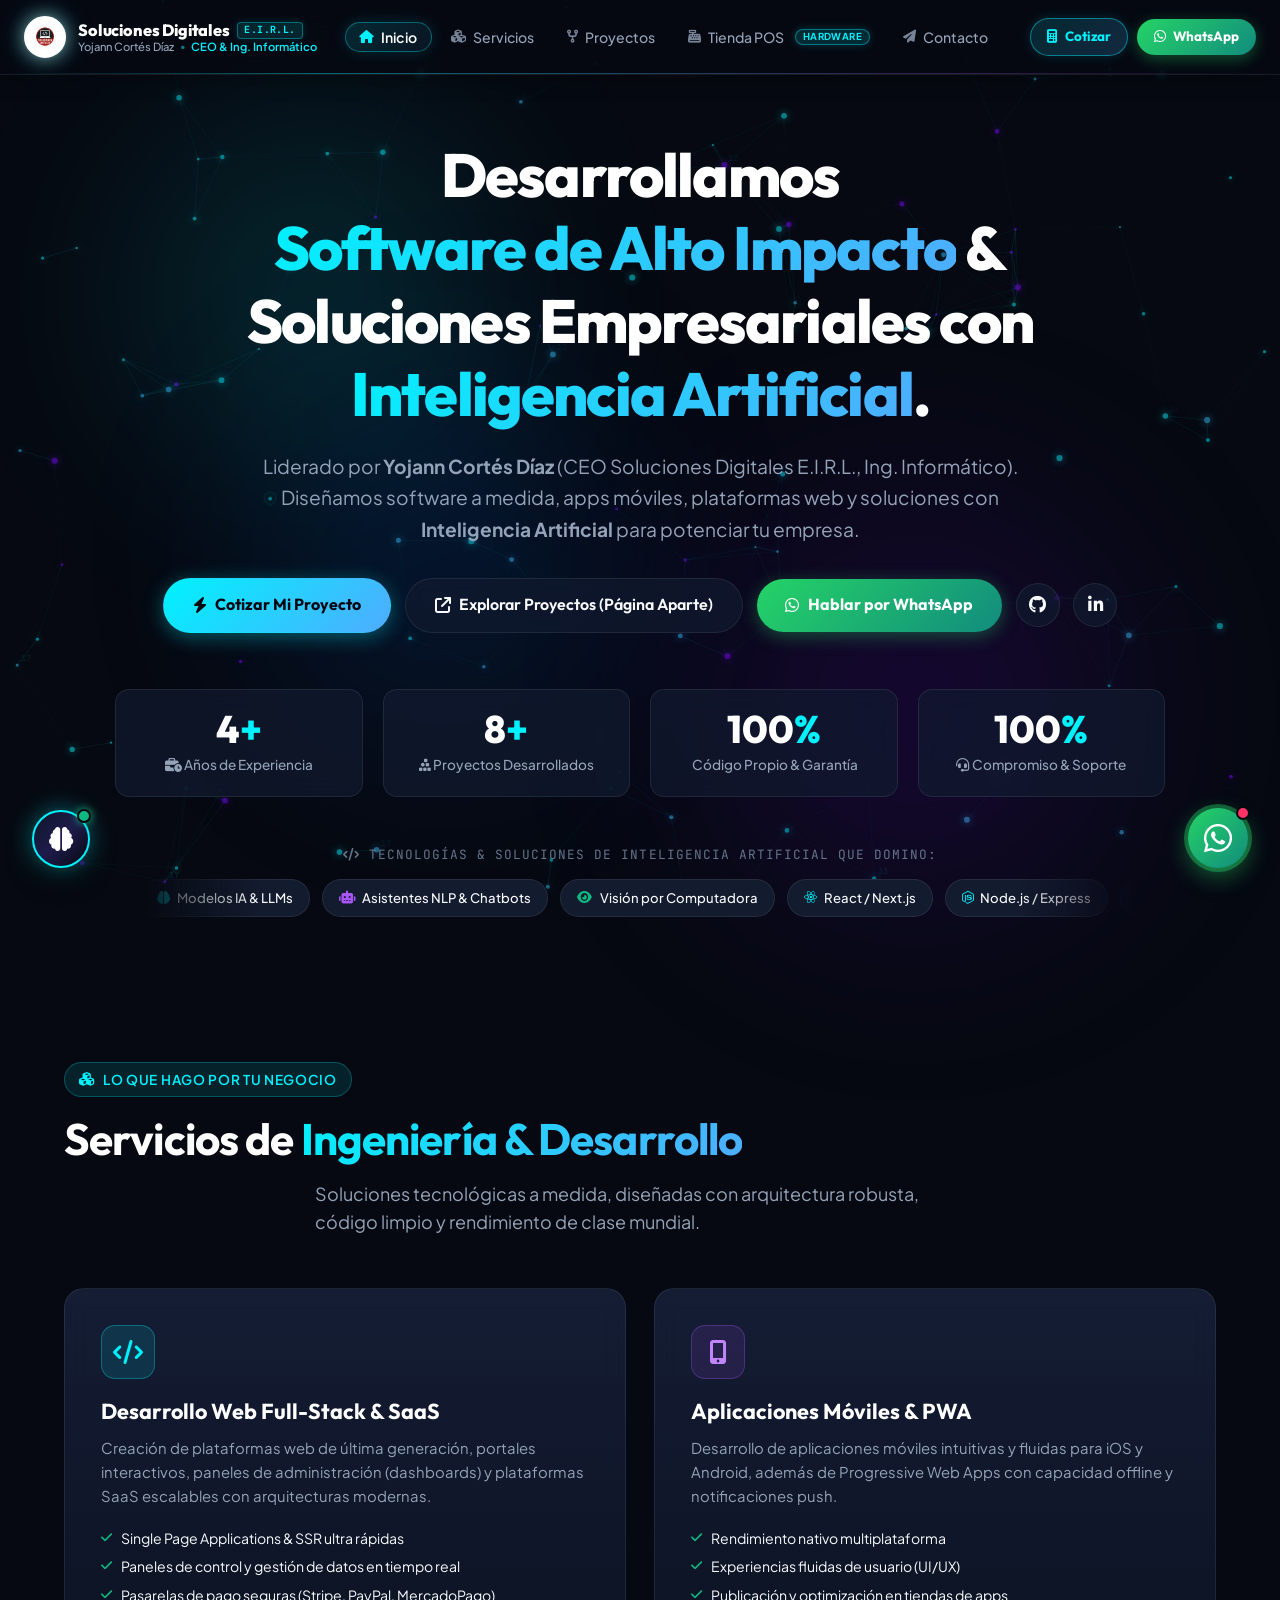
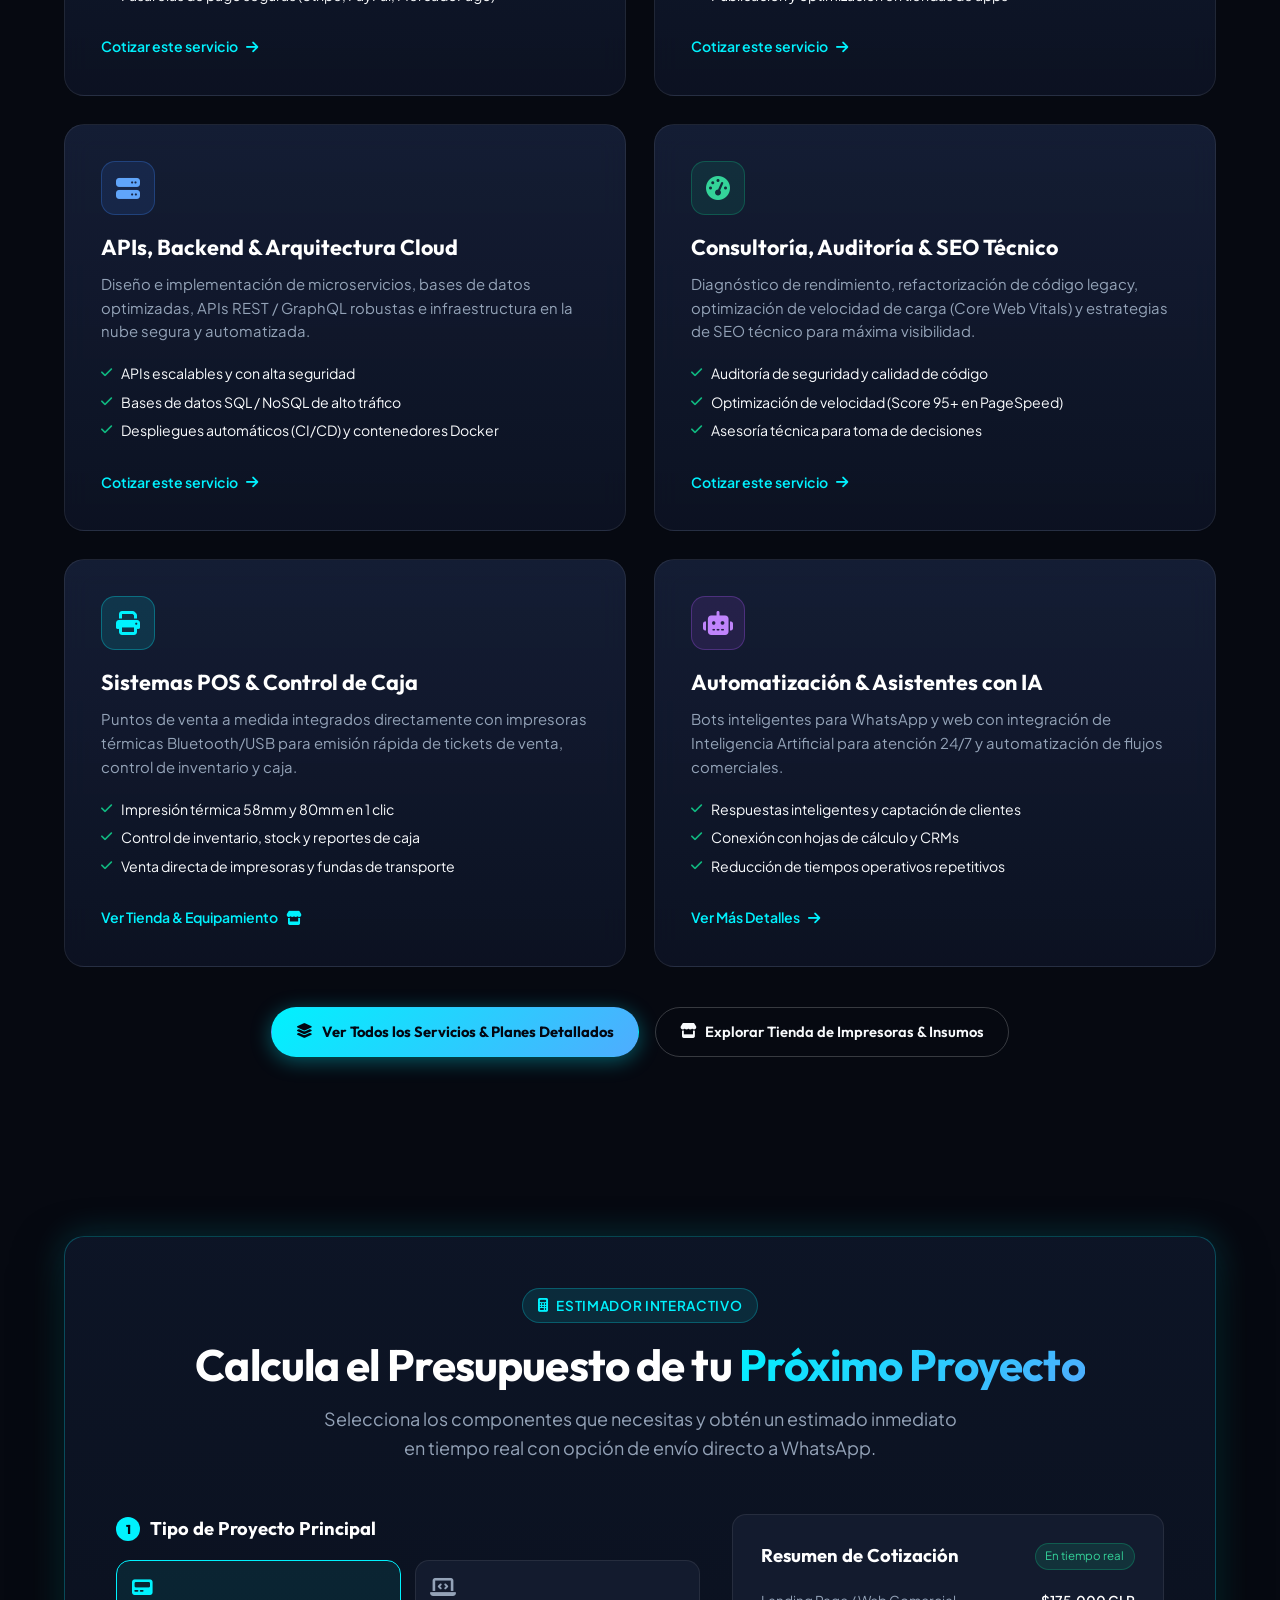
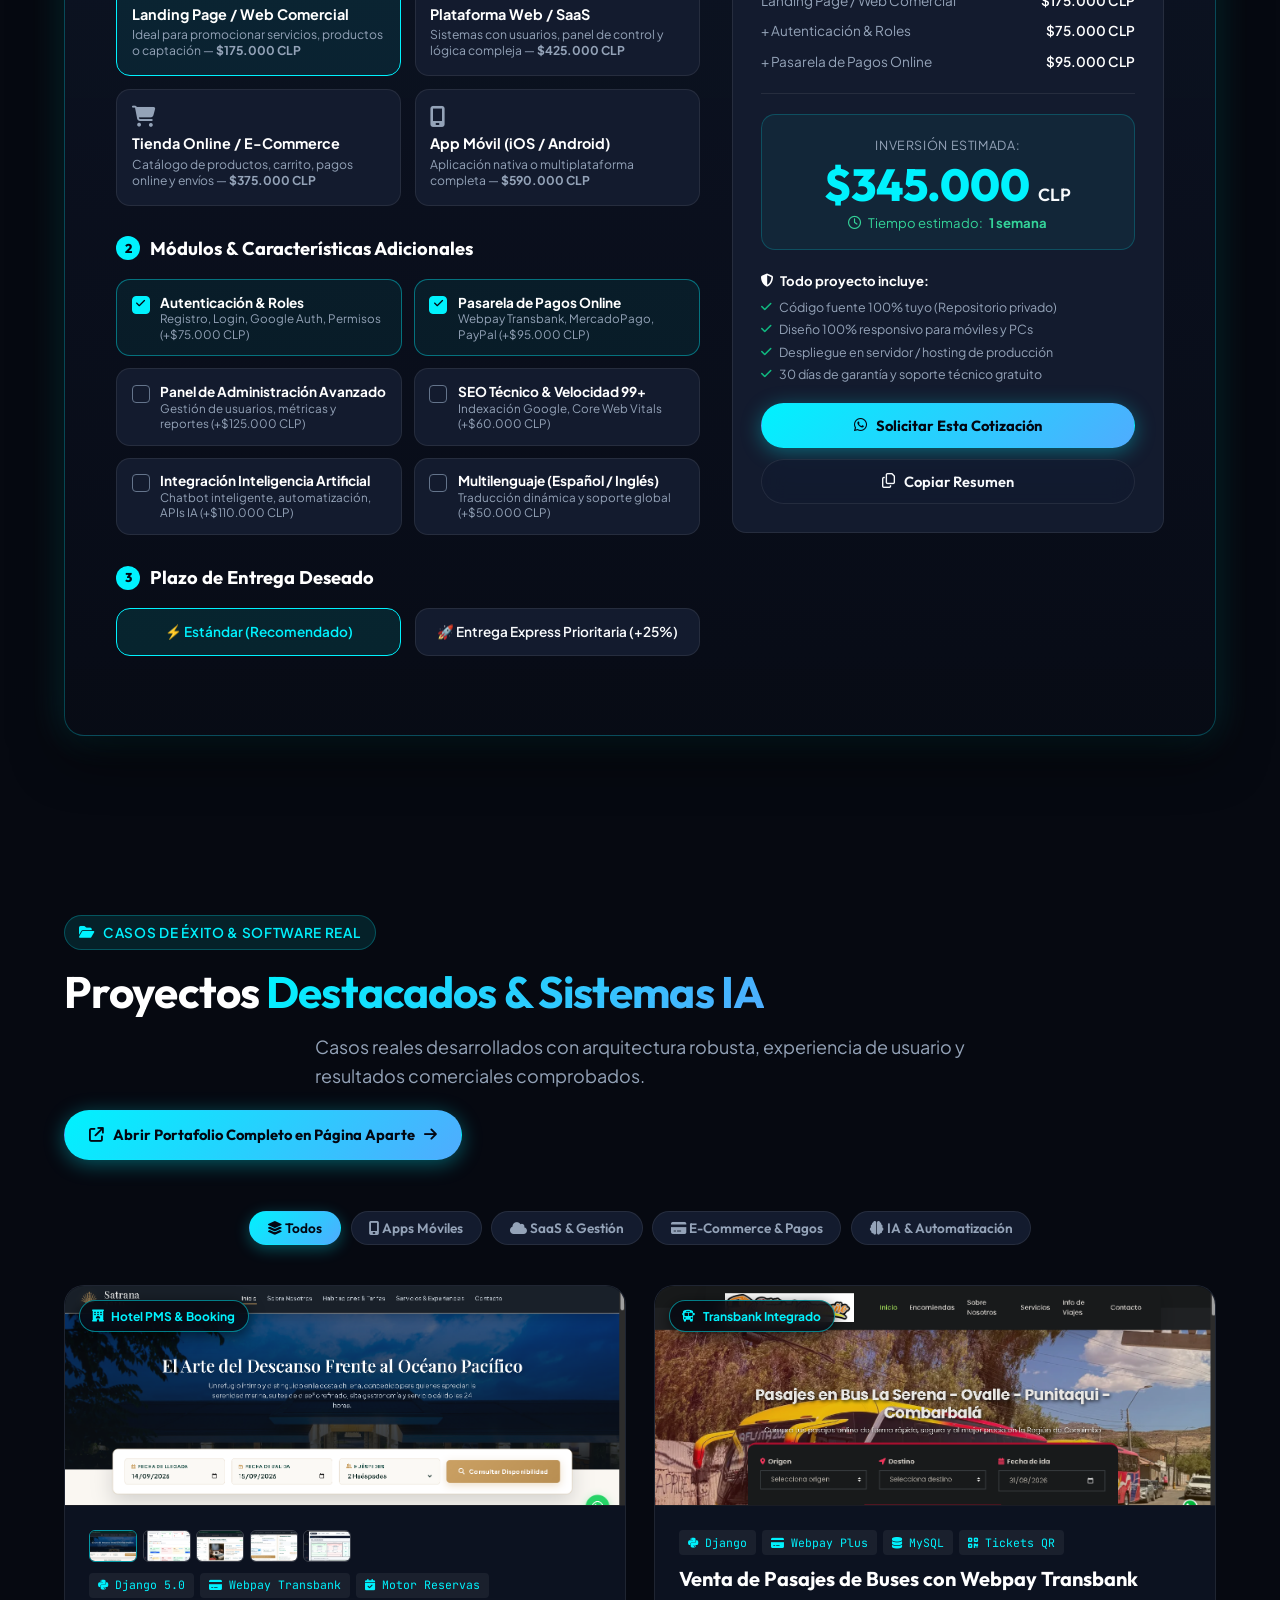
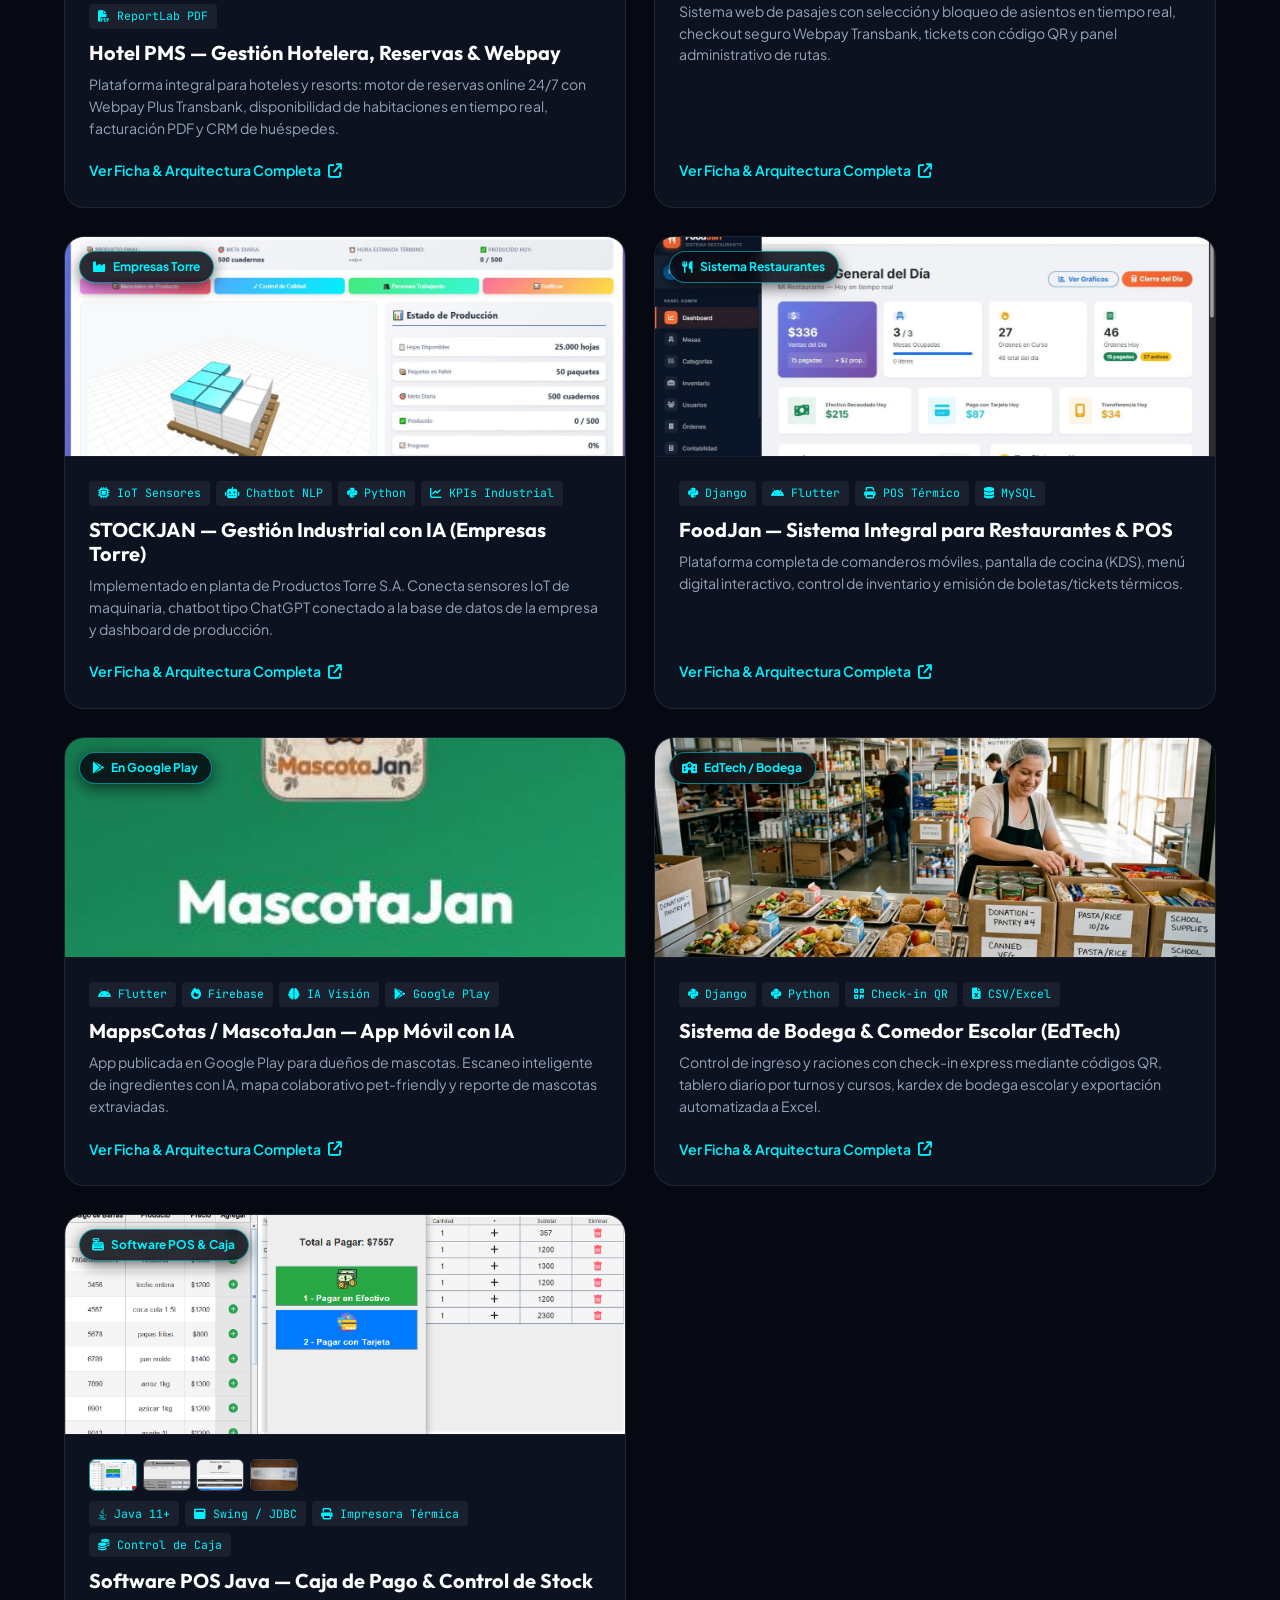
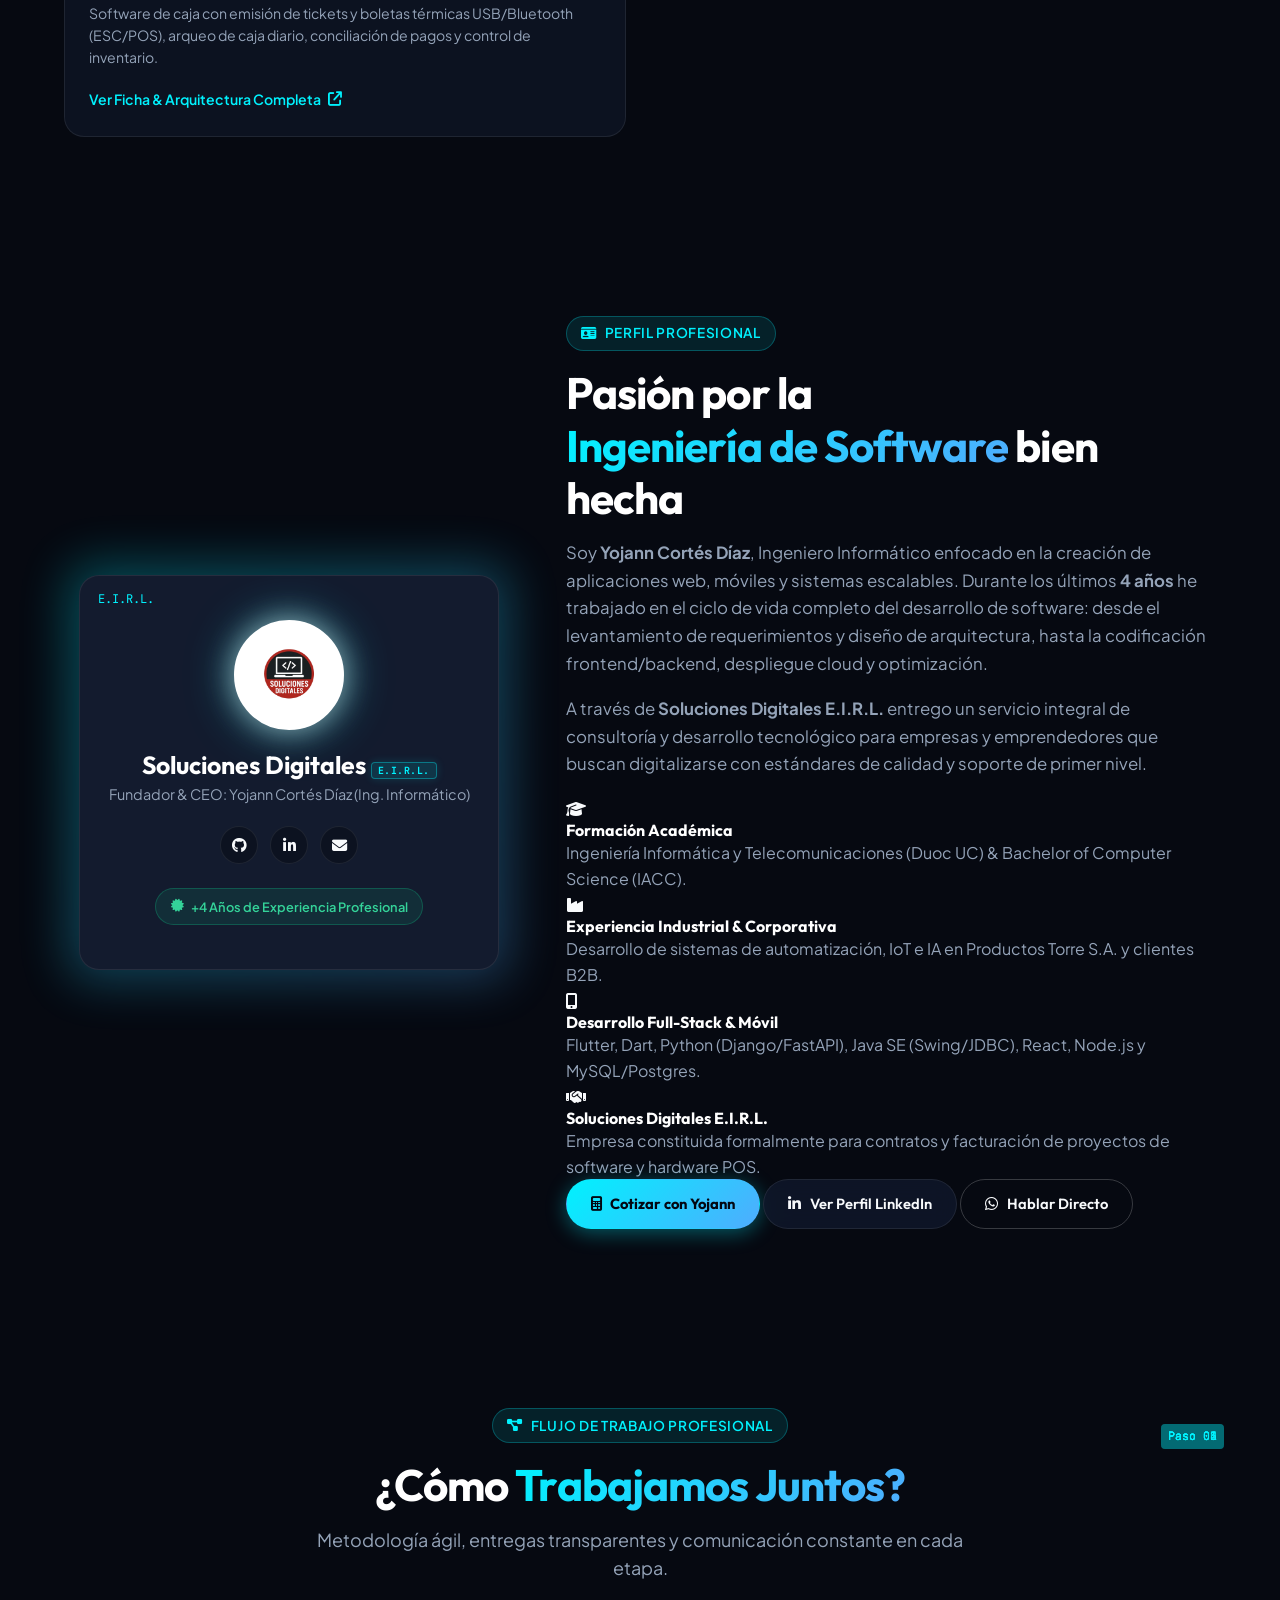
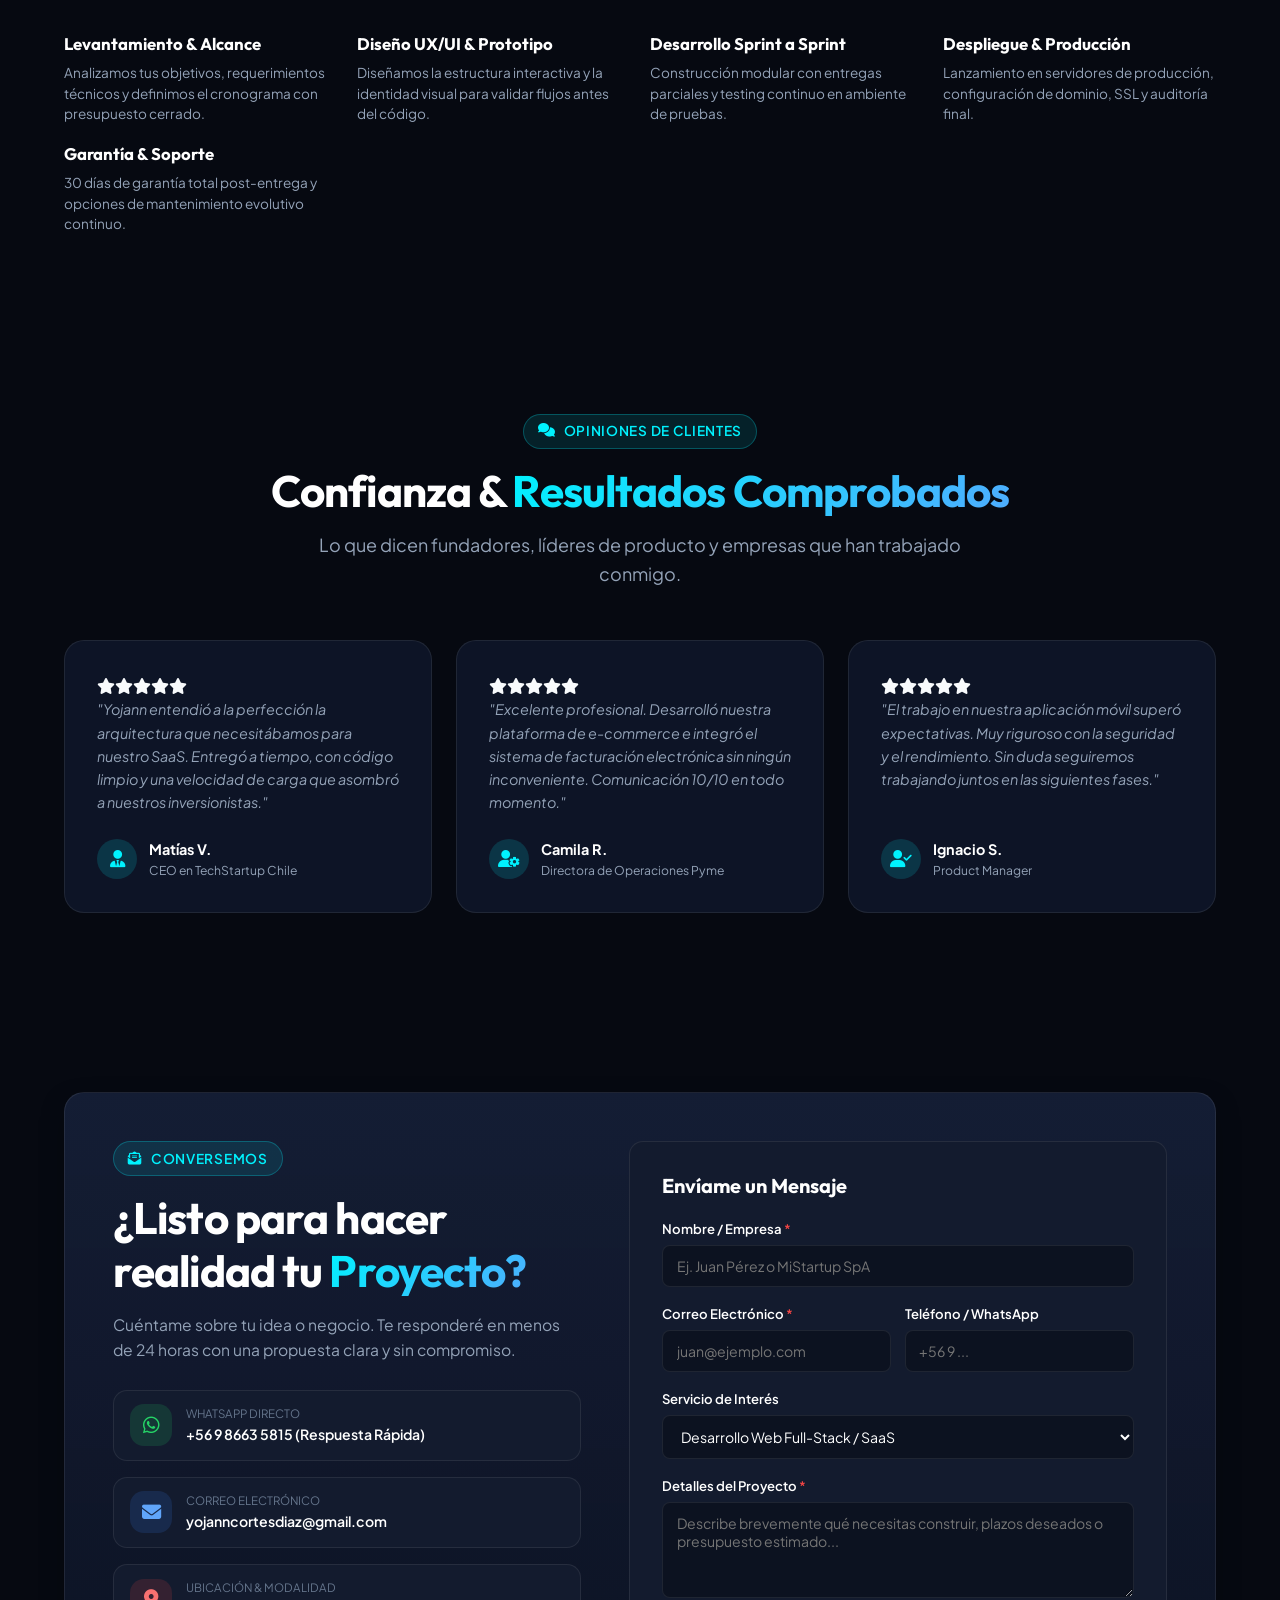
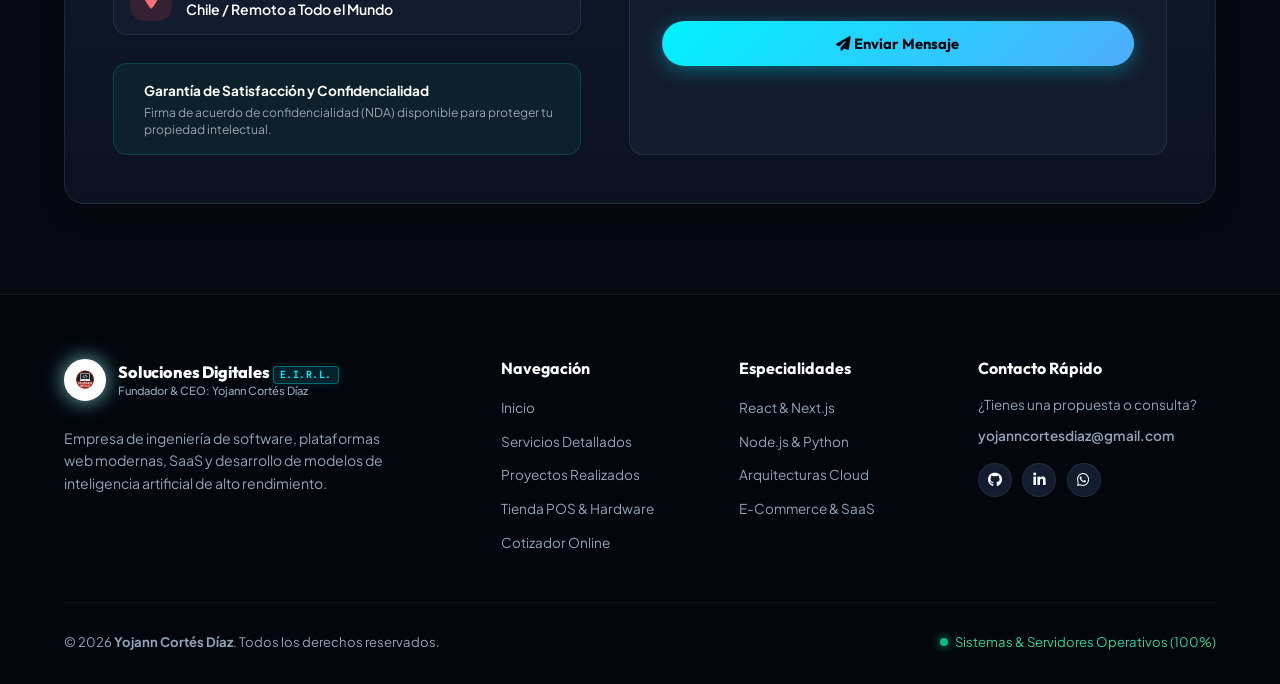
==== commit bf265754: "mejoras" ====
--- a/index.html
+++ b/index.html
@@ -131,7 +131,7 @@
         </h1>
 
         <p class="hero-description">
-          Liderado por <strong>Yojann Cortés Díaz</strong>, Fundador & CEO de <strong>Soluciones Digitales E.I.R.L.</strong> (Ingeniero Informático con +4 años de experiencia). Diseñamos, desplegamos y escalamos infraestructura tecnológica y software de nivel corporativo: plataformas web transaccionales, aplicaciones móviles de alto rendimiento, sistemas SaaS y modelos de <strong>Inteligencia Artificial (LLMs, NLP y Visión por Computadora)</strong> para optimizar operaciones y acelerar el crecimiento de tu empresa.
+          Liderado por <strong>Yojann Cortés Díaz</strong> (CEO Soluciones Digitales E.I.R.L., Ing. Informático). Diseñamos software a medida, apps móviles, plataformas web y soluciones con <strong>Inteligencia Artificial</strong> para potenciar tu empresa.
         </p>
 
         <div class="hero-cta-group">
@@ -536,7 +536,135 @@
         <!-- Projects Grid -->
         <div class="projects-grid" id="projectsGrid">
           
-          <!-- Project 1: MappsCotas -->
+          <!-- Project 1: Hotel PMS & Reservas Webpay (PRIMERO) -->
+          <article class="project-card" data-category="saas ecommerce">
+            <div class="project-img-wrapper">
+              <span class="project-badge-live"><i class="fa-solid fa-hotel"></i> Hotel PMS & Booking</span>
+              <img src="Proyectos/hotel/1.PNG" alt="Satrana Hotel PMS & Motor de Reservas" class="project-real-img" id="index-hotel-img">
+              <div class="project-overlay">
+                <a href="proyecto-detalle.html?id=hotel" class="btn btn-sm btn-primary">
+                  <i class="fa-solid fa-arrow-up-right-from-square"></i> Ver Proyecto en Página Aparte
+                </a>
+              </div>
+            </div>
+            <div class="project-info">
+              <!-- Mini Selector de Pantallas -->
+              <div style="display:flex; gap:0.35rem; overflow-x:auto; padding-bottom:4px; margin-bottom:0.4rem;">
+                <img src="Proyectos/hotel/1.PNG" alt="Reservas" style="width:48px; height:32px; border-radius:6px; object-fit:cover; cursor:pointer; border:1px solid rgba(0,242,254,0.6);" onclick="document.getElementById('index-hotel-img').src=this.src" title="1. Reservas Web">
+                <img src="Proyectos/hotel/4.PNG" alt="Dashboard" style="width:48px; height:32px; border-radius:6px; object-fit:cover; cursor:pointer; border:1px solid rgba(255,255,255,0.2);" onclick="document.getElementById('index-hotel-img').src=this.src" title="4. Dashboard PMS">
+                <img src="Proyectos/hotel/2.PNG" alt="Habitaciones" style="width:48px; height:32px; border-radius:6px; object-fit:cover; cursor:pointer; border:1px solid rgba(255,255,255,0.2);" onclick="document.getElementById('index-hotel-img').src=this.src" title="2. Habitaciones">
+                <img src="Proyectos/hotel/3.PNG" alt="Webpay" style="width:48px; height:32px; border-radius:6px; object-fit:cover; cursor:pointer; border:1px solid rgba(255,255,255,0.2);" onclick="document.getElementById('index-hotel-img').src=this.src" title="3. Webpay Plus">
+                <img src="Proyectos/hotel/5.PNG" alt="Plano 2D" style="width:48px; height:32px; border-radius:6px; object-fit:cover; cursor:pointer; border:1px solid rgba(255,255,255,0.2);" onclick="document.getElementById('index-hotel-img').src=this.src" title="5. Plano 2D">
+              </div>
+              <div class="project-tags">
+                <span class="tag"><i class="fa-brands fa-python"></i> Django 5.0</span>
+                <span class="tag"><i class="fa-solid fa-credit-card"></i> Webpay Transbank</span>
+                <span class="tag"><i class="fa-solid fa-calendar-check"></i> Motor Reservas</span>
+                <span class="tag"><i class="fa-solid fa-file-pdf"></i> ReportLab PDF</span>
+              </div>
+              <h3 class="project-title">Hotel PMS — Gestión Hotelera, Reservas & Webpay</h3>
+              <p class="project-summary">
+                Plataforma integral para hoteles y resorts: motor de reservas online 24/7 con Webpay Plus Transbank, disponibilidad de habitaciones en tiempo real, facturación PDF y CRM de huéspedes.
+              </p>
+              <div class="project-links">
+                <a href="proyecto-detalle.html?id=hotel" class="project-link-action">
+                  Ver Ficha & Arquitectura Completa <i class="fa-solid fa-arrow-up-right-from-square"></i>
+                </a>
+              </div>
+            </div>
+          </article>
+
+          <!-- Project 2: Venta de Pasajes con Webpay (SEGUNDO) -->
+          <article class="project-card" data-category="ecommerce saas">
+            <div class="project-img-wrapper">
+              <span class="project-badge-live"><i class="fa-solid fa-bus"></i> Transbank Integrado</span>
+              <img src="Proyectos/pagina_buses/menupasjaeros.PNG" alt="Sistema Venta de Pasajes" class="project-real-img">
+              <div class="project-overlay">
+                <a href="proyecto-detalle.html?id=buses" class="btn btn-sm btn-primary">
+                  <i class="fa-solid fa-arrow-up-right-from-square"></i> Ver Proyecto en Página Aparte
+                </a>
+              </div>
+            </div>
+            <div class="project-info">
+              <div class="project-tags">
+                <span class="tag"><i class="fa-brands fa-python"></i> Django</span>
+                <span class="tag"><i class="fa-solid fa-credit-card"></i> Webpay Plus</span>
+                <span class="tag"><i class="fa-solid fa-database"></i> MySQL</span>
+                <span class="tag"><i class="fa-solid fa-qrcode"></i> Tickets QR</span>
+              </div>
+              <h3 class="project-title">Venta de Pasajes de Buses con Webpay Transbank</h3>
+              <p class="project-summary">
+                Sistema web de pasajes con selección y bloqueo de asientos en tiempo real, checkout seguro Webpay Transbank, tickets con código QR y panel administrativo de rutas.
+              </p>
+              <div class="project-links">
+                <a href="proyecto-detalle.html?id=buses" class="project-link-action">
+                  Ver Ficha & Arquitectura Completa <i class="fa-solid fa-arrow-up-right-from-square"></i>
+                </a>
+              </div>
+            </div>
+          </article>
+
+          <!-- Project 3: STOCKJAN IA (TERCERO) -->
+          <article class="project-card" data-category="saas ai">
+            <div class="project-img-wrapper">
+              <span class="project-badge-live"><i class="fa-solid fa-industry"></i> Empresas Torre</span>
+              <img src="Proyectos/sistema gestion empresas torre/pagina.jfif" alt="STOCKJAN Empresas Torre" class="project-real-img">
+              <div class="project-overlay">
+                <a href="proyecto-detalle.html?id=stockjan" class="btn btn-sm btn-primary">
+                  <i class="fa-solid fa-arrow-up-right-from-square"></i> Ver Proyecto en Página Aparte
+                </a>
+              </div>
+            </div>
+            <div class="project-info">
+              <div class="project-tags">
+                <span class="tag"><i class="fa-solid fa-microchip"></i> IoT Sensores</span>
+                <span class="tag"><i class="fa-solid fa-robot"></i> Chatbot NLP</span>
+                <span class="tag"><i class="fa-brands fa-python"></i> Python</span>
+                <span class="tag"><i class="fa-solid fa-chart-line"></i> KPIs Industrial</span>
+              </div>
+              <h3 class="project-title">STOCKJAN — Gestión Industrial con IA (Empresas Torre)</h3>
+              <p class="project-summary">
+                Implementado en planta de Productos Torre S.A. Conecta sensores IoT de maquinaria, chatbot tipo ChatGPT conectado a la base de datos de la empresa y dashboard de producción.
+              </p>
+              <div class="project-links">
+                <a href="proyecto-detalle.html?id=stockjan" class="project-link-action">
+                  Ver Ficha & Arquitectura Completa <i class="fa-solid fa-arrow-up-right-from-square"></i>
+                </a>
+              </div>
+            </div>
+          </article>
+
+          <!-- Project 4: FoodJan -->
+          <article class="project-card" data-category="saas mobile">
+            <div class="project-img-wrapper">
+              <span class="project-badge-live"><i class="fa-solid fa-utensils"></i> Sistema Restaurantes</span>
+              <img src="Proyectos/foodjan/paginaweb.jfif" alt="FoodJan Restaurantes" class="project-real-img">
+              <div class="project-overlay">
+                <a href="proyecto-detalle.html?id=foodjan" class="btn btn-sm btn-primary">
+                  <i class="fa-solid fa-arrow-up-right-from-square"></i> Ver Proyecto en Página Aparte
+                </a>
+              </div>
+            </div>
+            <div class="project-info">
+              <div class="project-tags">
+                <span class="tag"><i class="fa-brands fa-python"></i> Django</span>
+                <span class="tag"><i class="fa-brands fa-android"></i> Flutter</span>
+                <span class="tag"><i class="fa-solid fa-print"></i> POS Térmico</span>
+                <span class="tag"><i class="fa-solid fa-database"></i> MySQL</span>
+              </div>
+              <h3 class="project-title">FoodJan — Sistema Integral para Restaurantes & POS</h3>
+              <p class="project-summary">
+                Plataforma completa de comanderos móviles, pantalla de cocina (KDS), menú digital interactivo, control de inventario y emisión de boletas/tickets térmicos.
+              </p>
+              <div class="project-links">
+                <a href="proyecto-detalle.html?id=foodjan" class="project-link-action">
+                  Ver Ficha & Arquitectura Completa <i class="fa-solid fa-arrow-up-right-from-square"></i>
+                </a>
+              </div>
+            </div>
+          </article>
+
+          <!-- Project 5: MappsCotas -->
           <article class="project-card" data-category="mobile ai">
             <div class="project-img-wrapper">
               <span class="project-badge-live"><i class="fa-brands fa-google-play"></i> En Google Play</span>
@@ -566,97 +694,7 @@
             </div>
           </article>
 
-          <!-- Project 2: FoodJan -->
-          <article class="project-card" data-category="saas mobile">
-            <div class="project-img-wrapper">
-              <span class="project-badge-live"><i class="fa-solid fa-utensils"></i> Sistema Restaurantes</span>
-              <img src="Proyectos/foodjan/paginaweb.jfif" alt="FoodJan Restaurantes" class="project-real-img">
-              <div class="project-overlay">
-                <a href="proyecto-detalle.html?id=foodjan" class="btn btn-sm btn-primary">
-                  <i class="fa-solid fa-arrow-up-right-from-square"></i> Ver Proyecto en Página Aparte
-                </a>
-              </div>
-            </div>
-            <div class="project-info">
-              <div class="project-tags">
-                <span class="tag"><i class="fa-brands fa-python"></i> Django</span>
-                <span class="tag"><i class="fa-brands fa-android"></i> Flutter</span>
-                <span class="tag"><i class="fa-solid fa-print"></i> POS Térmico</span>
-                <span class="tag"><i class="fa-solid fa-database"></i> MySQL</span>
-              </div>
-              <h3 class="project-title">FoodJan — Sistema Integral para Restaurantes & POS</h3>
-              <p class="project-summary">
-                Plataforma completa de comanderos móviles, pantalla de cocina (KDS), menú digital interactivo, control de inventario y emisión de boletas/tickets térmicos.
-              </p>
-              <div class="project-links">
-                <a href="proyecto-detalle.html?id=foodjan" class="project-link-action">
-                  Ver Ficha & Arquitectura Completa <i class="fa-solid fa-arrow-up-right-from-square"></i>
-                </a>
-              </div>
-            </div>
-          </article>
-
-          <!-- Project 3: Venta de Pasajes -->
-          <article class="project-card" data-category="ecommerce saas">
-            <div class="project-img-wrapper">
-              <span class="project-badge-live"><i class="fa-solid fa-bus"></i> Transbank Integrado</span>
-              <img src="Proyectos/pagina_buses/menupasjaeros.PNG" alt="Sistema Venta de Pasajes" class="project-real-img">
-              <div class="project-overlay">
-                <a href="proyecto-detalle.html?id=buses" class="btn btn-sm btn-primary">
-                  <i class="fa-solid fa-arrow-up-right-from-square"></i> Ver Proyecto en Página Aparte
-                </a>
-              </div>
-            </div>
-            <div class="project-info">
-              <div class="project-tags">
-                <span class="tag"><i class="fa-brands fa-python"></i> Django</span>
-                <span class="tag"><i class="fa-solid fa-credit-card"></i> Webpay Plus</span>
-                <span class="tag"><i class="fa-solid fa-database"></i> MySQL</span>
-                <span class="tag"><i class="fa-solid fa-qrcode"></i> Tickets QR</span>
-              </div>
-              <h3 class="project-title">Venta de Pasajes de Buses con Webpay Transbank</h3>
-              <p class="project-summary">
-                Sistema web de pasajes con selección y bloqueo de asientos en tiempo real, checkout seguro Webpay Transbank, tickets con código QR y panel administrativo de rutas.
-              </p>
-              <div class="project-links">
-                <a href="proyecto-detalle.html?id=buses" class="project-link-action">
-                  Ver Ficha & Arquitectura Completa <i class="fa-solid fa-arrow-up-right-from-square"></i>
-                </a>
-              </div>
-            </div>
-          </article>
-
-          <!-- Project 4: STOCKJAN -->
-          <article class="project-card" data-category="saas ai">
-            <div class="project-img-wrapper">
-              <span class="project-badge-live"><i class="fa-solid fa-industry"></i> Empresas Torre</span>
-              <img src="Proyectos/sistema gestion empresas torre/pagina.jfif" alt="STOCKJAN Empresas Torre" class="project-real-img">
-              <div class="project-overlay">
-                <a href="proyecto-detalle.html?id=stockjan" class="btn btn-sm btn-primary">
-                  <i class="fa-solid fa-arrow-up-right-from-square"></i> Ver Proyecto en Página Aparte
-                </a>
-              </div>
-            </div>
-            <div class="project-info">
-              <div class="project-tags">
-                <span class="tag"><i class="fa-solid fa-microchip"></i> IoT Sensores</span>
-                <span class="tag"><i class="fa-solid fa-robot"></i> Chatbot NLP</span>
-                <span class="tag"><i class="fa-brands fa-python"></i> Python</span>
-                <span class="tag"><i class="fa-solid fa-chart-line"></i> KPIs Industrial</span>
-              </div>
-              <h3 class="project-title">STOCKJAN — Gestión Industrial con IA (Empresas Torre)</h3>
-              <p class="project-summary">
-                Implementado en planta de Productos Torre S.A. Conecta sensores IoT de maquinaria, chatbot tipo ChatGPT conectado a la base de datos de la empresa y dashboard de producción.
-              </p>
-              <div class="project-links">
-                <a href="proyecto-detalle.html?id=stockjan" class="project-link-action">
-                  Ver Ficha & Arquitectura Completa <i class="fa-solid fa-arrow-up-right-from-square"></i>
-                </a>
-              </div>
-            </div>
-          </article>
-
-          <!-- Project 5: Bodega Escuela -->
+          <!-- Project 6: Bodega Escuela -->
           <article class="project-card" data-category="saas">
             <div class="project-img-wrapper">
               <span class="project-badge-live"><i class="fa-solid fa-school"></i> EdTech / Bodega</span>
@@ -686,11 +724,11 @@
             </div>
           </article>
 
-          <!-- Project 6: POS Java -->
+          <!-- Project 7: POS Java -->
           <article class="project-card" data-category="saas">
             <div class="project-img-wrapper">
               <span class="project-badge-live"><i class="fa-solid fa-cash-register"></i> Software POS & Caja</span>
-              <img src="productos/pos_java_portada.jpg" alt="Software POS Java" class="project-real-img">
+              <img src="Proyectos/cajpago/6.PNG" alt="Software POS Java — Caja de Pago" class="project-real-img" id="index-pos-img" onerror="this.onerror=null; this.src='productos/impresa termica.PNG';">
               <div class="project-overlay">
                 <a href="proyecto-detalle.html?id=pos-java" class="btn btn-sm btn-primary">
                   <i class="fa-solid fa-arrow-up-right-from-square"></i> Ver Proyecto en Página Aparte
@@ -698,6 +736,13 @@
               </div>
             </div>
             <div class="project-info">
+              <!-- Mini Selector de Pantallas POS -->
+              <div style="display:flex; gap:0.35rem; overflow-x:auto; padding-bottom:4px; margin-bottom:0.4rem;">
+                <img src="Proyectos/cajpago/6.PNG" alt="Ventas" style="width:48px; height:32px; border-radius:6px; object-fit:cover; cursor:pointer; border:1px solid rgba(0,242,254,0.6);" onclick="document.getElementById('index-pos-img').src=this.src" title="1. Pantalla Venta y Cobro" onerror="this.onerror=null; this.src='productos/impresa termica.PNG';">
+                <img src="Proyectos/cajpago/12.PNG" alt="Contabilidad" style="width:48px; height:32px; border-radius:6px; object-fit:cover; cursor:pointer; border:1px solid rgba(255,255,255,0.2);" onclick="document.getElementById('index-pos-img').src=this.src" title="2. Menú Contabilidad y Cierre">
+                <img src="Proyectos/cajpago/17.PNG" alt="Registro" style="width:48px; height:32px; border-radius:6px; object-fit:cover; cursor:pointer; border:1px solid rgba(255,255,255,0.2);" onclick="document.getElementById('index-pos-img').src=this.src" title="3. Registro y Escáner">
+                <img src="Proyectos/cajpago/BOLETA.jpg" alt="Boleta" style="width:48px; height:32px; border-radius:6px; object-fit:cover; cursor:pointer; border:1px solid rgba(255,255,255,0.2);" onclick="document.getElementById('index-pos-img').src=this.src" title="4. Boleta Térmica Impresa">
+              </div>
               <div class="project-tags">
                 <span class="tag"><i class="fa-brands fa-java"></i> Java 11+</span>
                 <span class="tag"><i class="fa-solid fa-window-maximize"></i> Swing / JDBC</span>
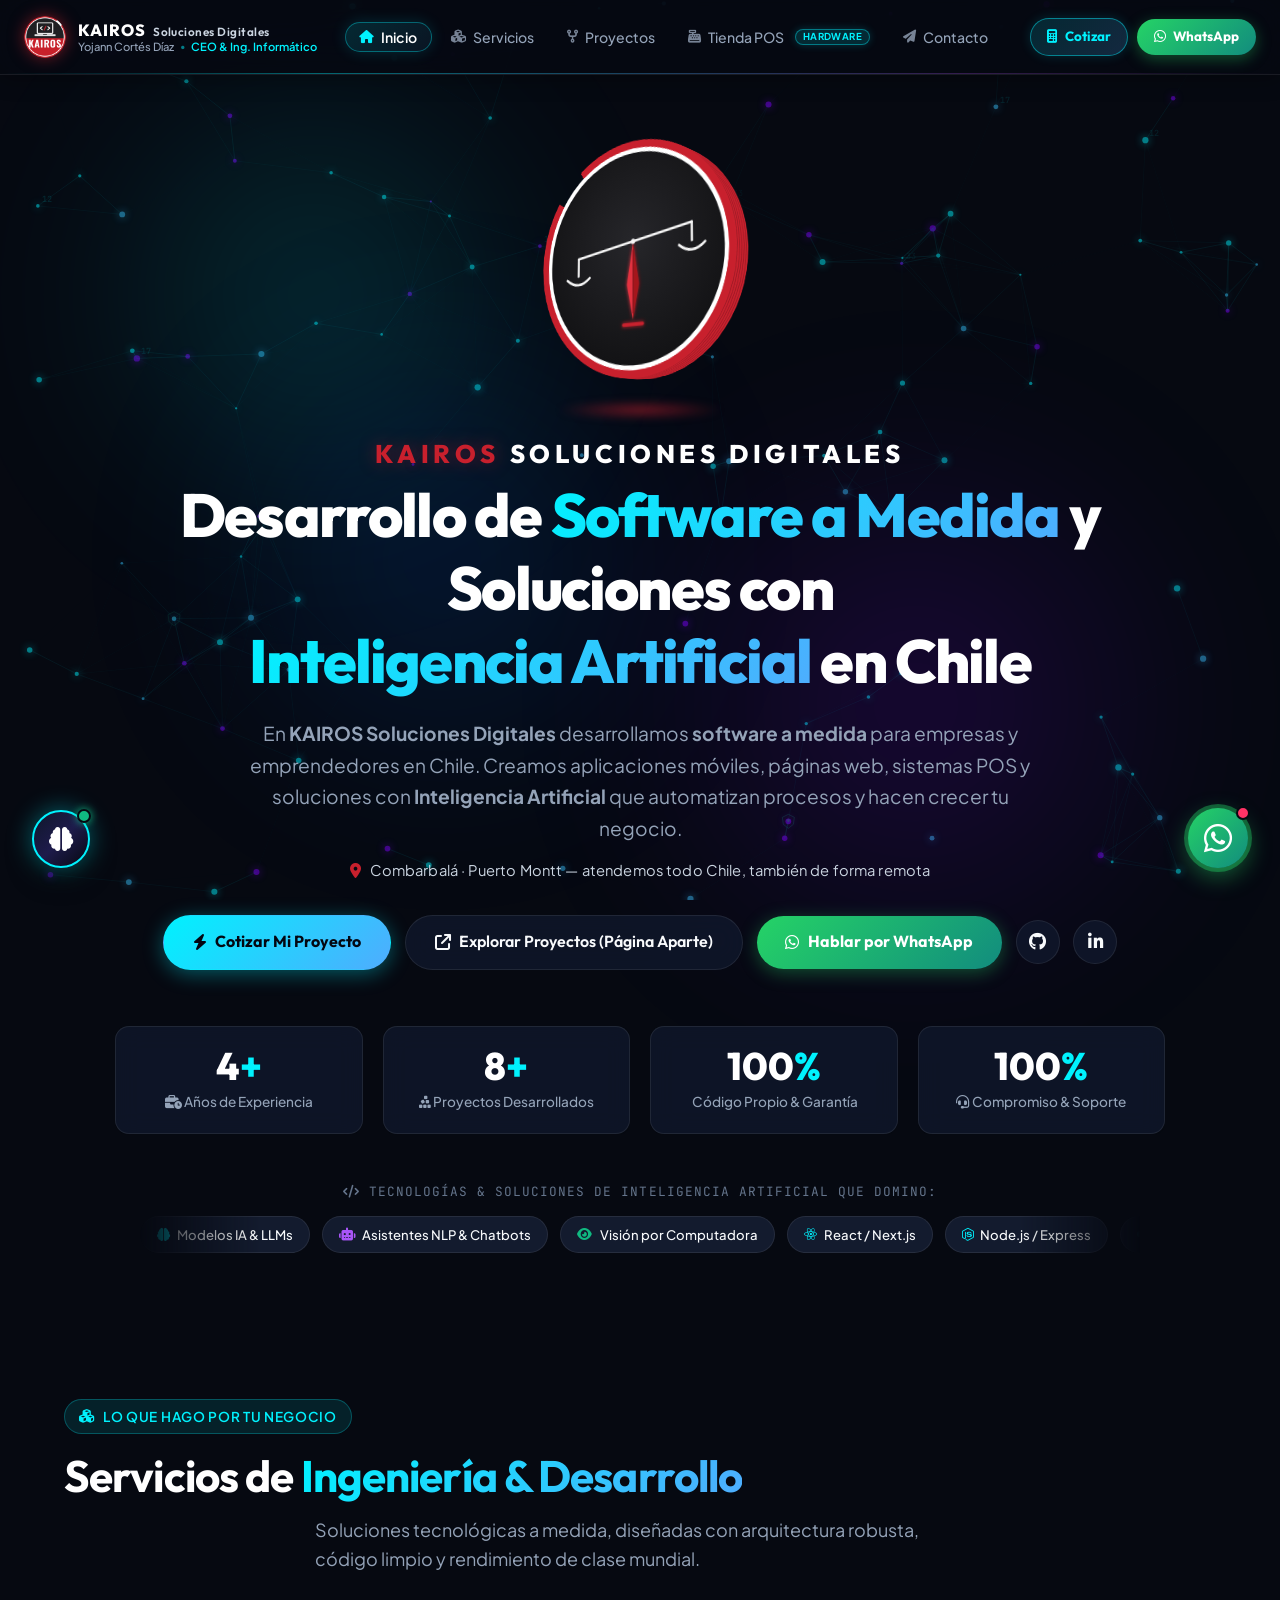
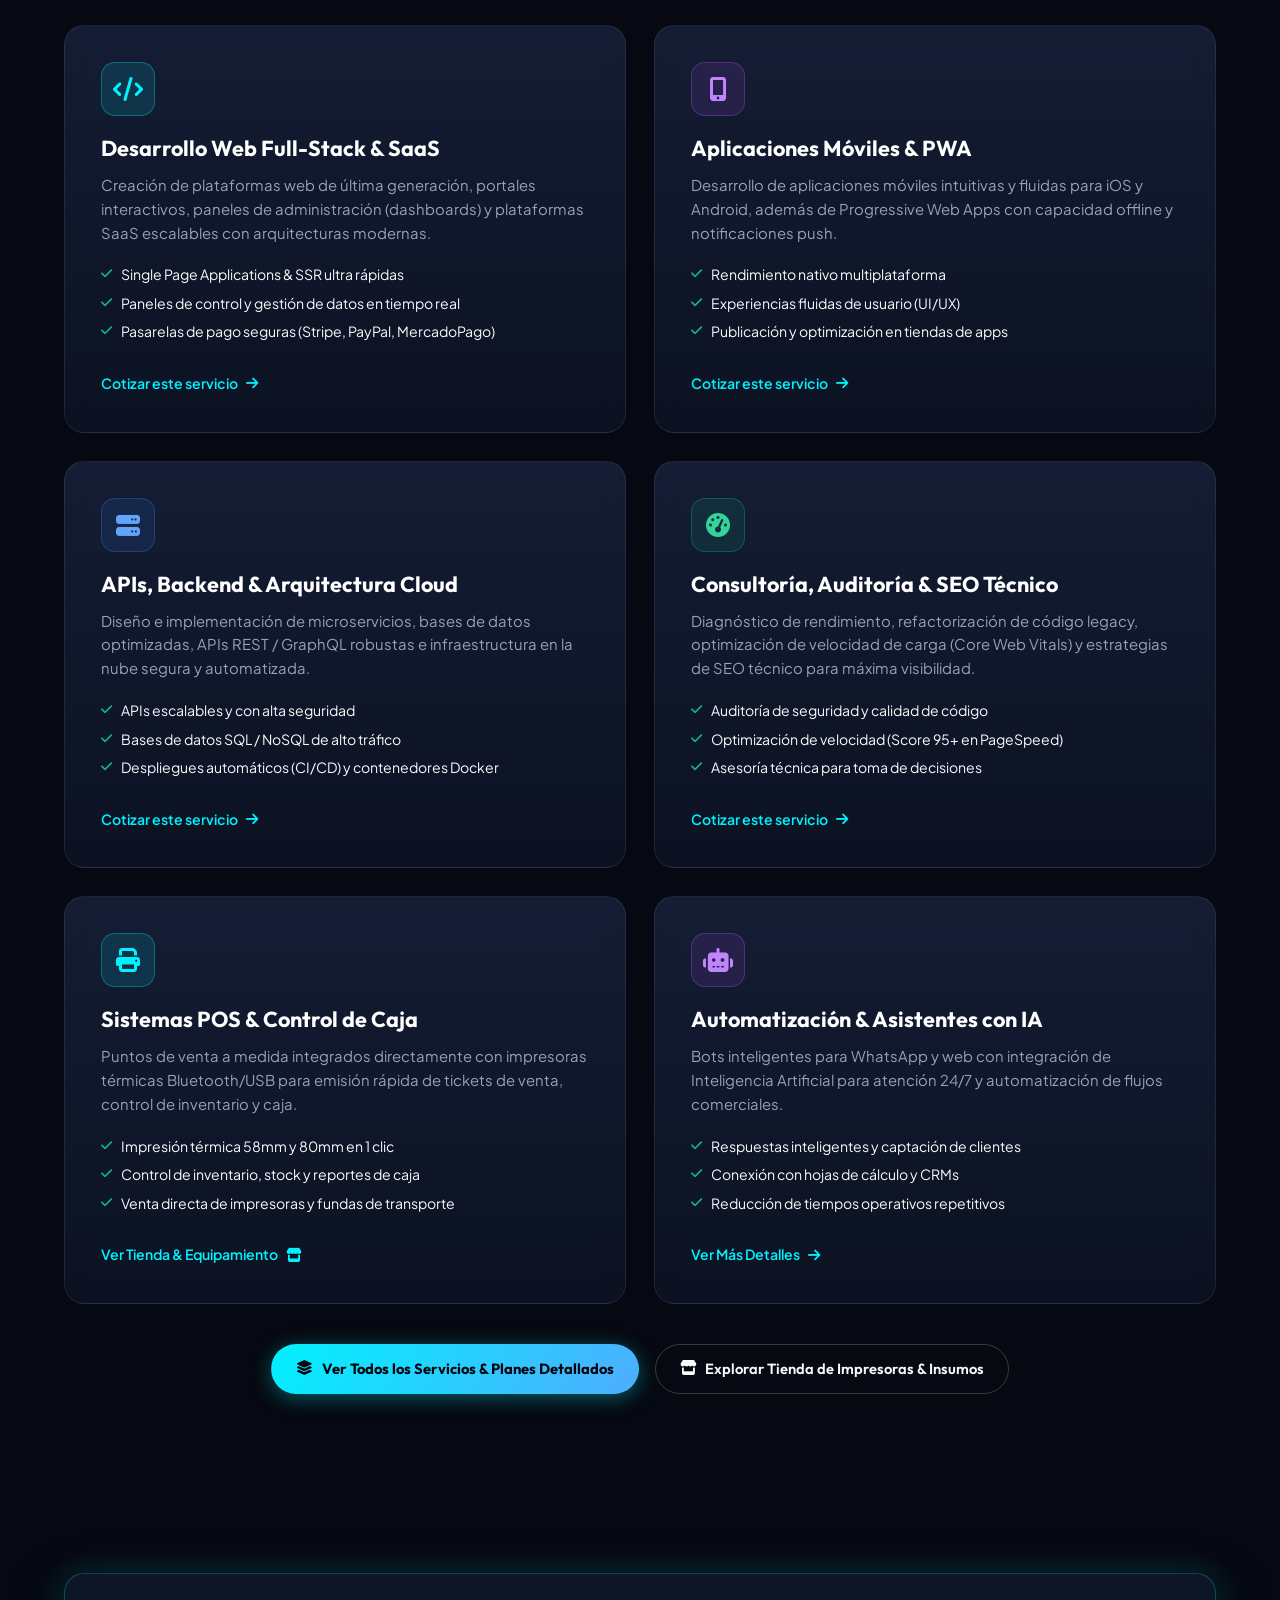
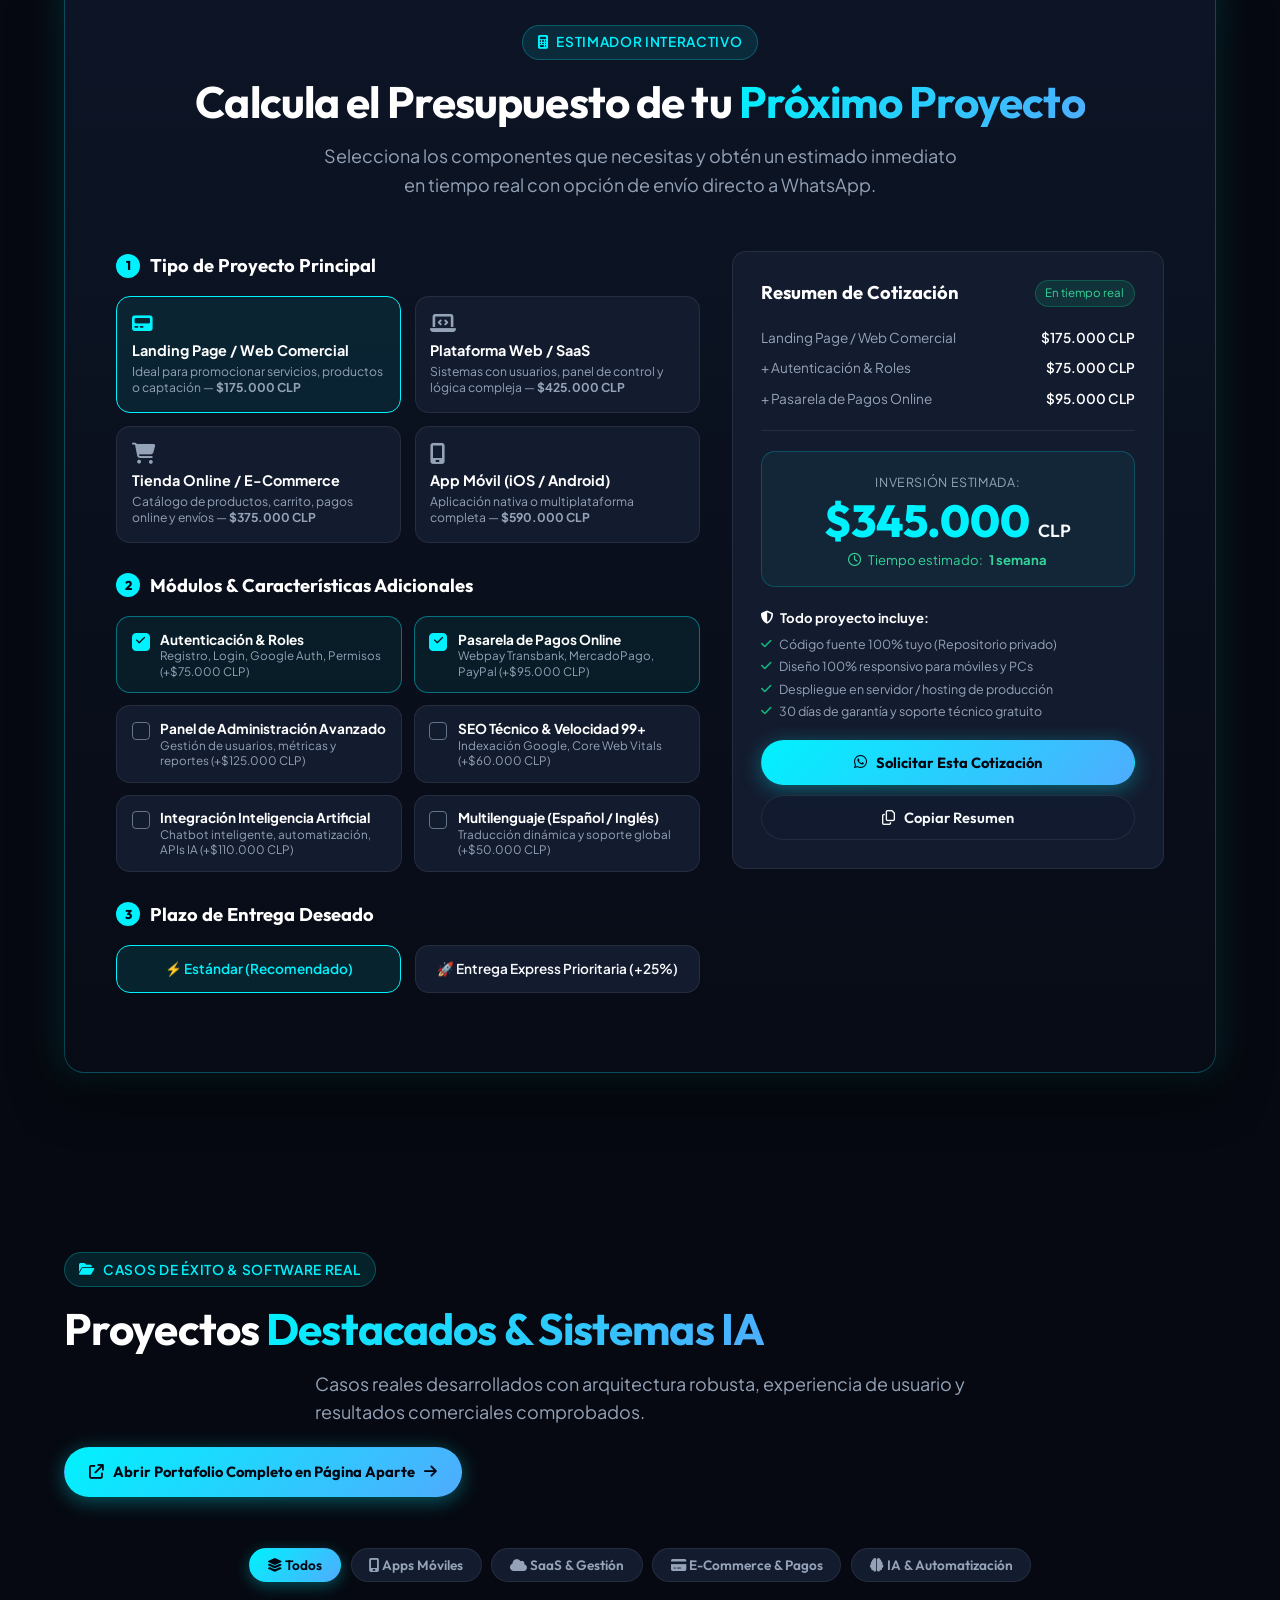
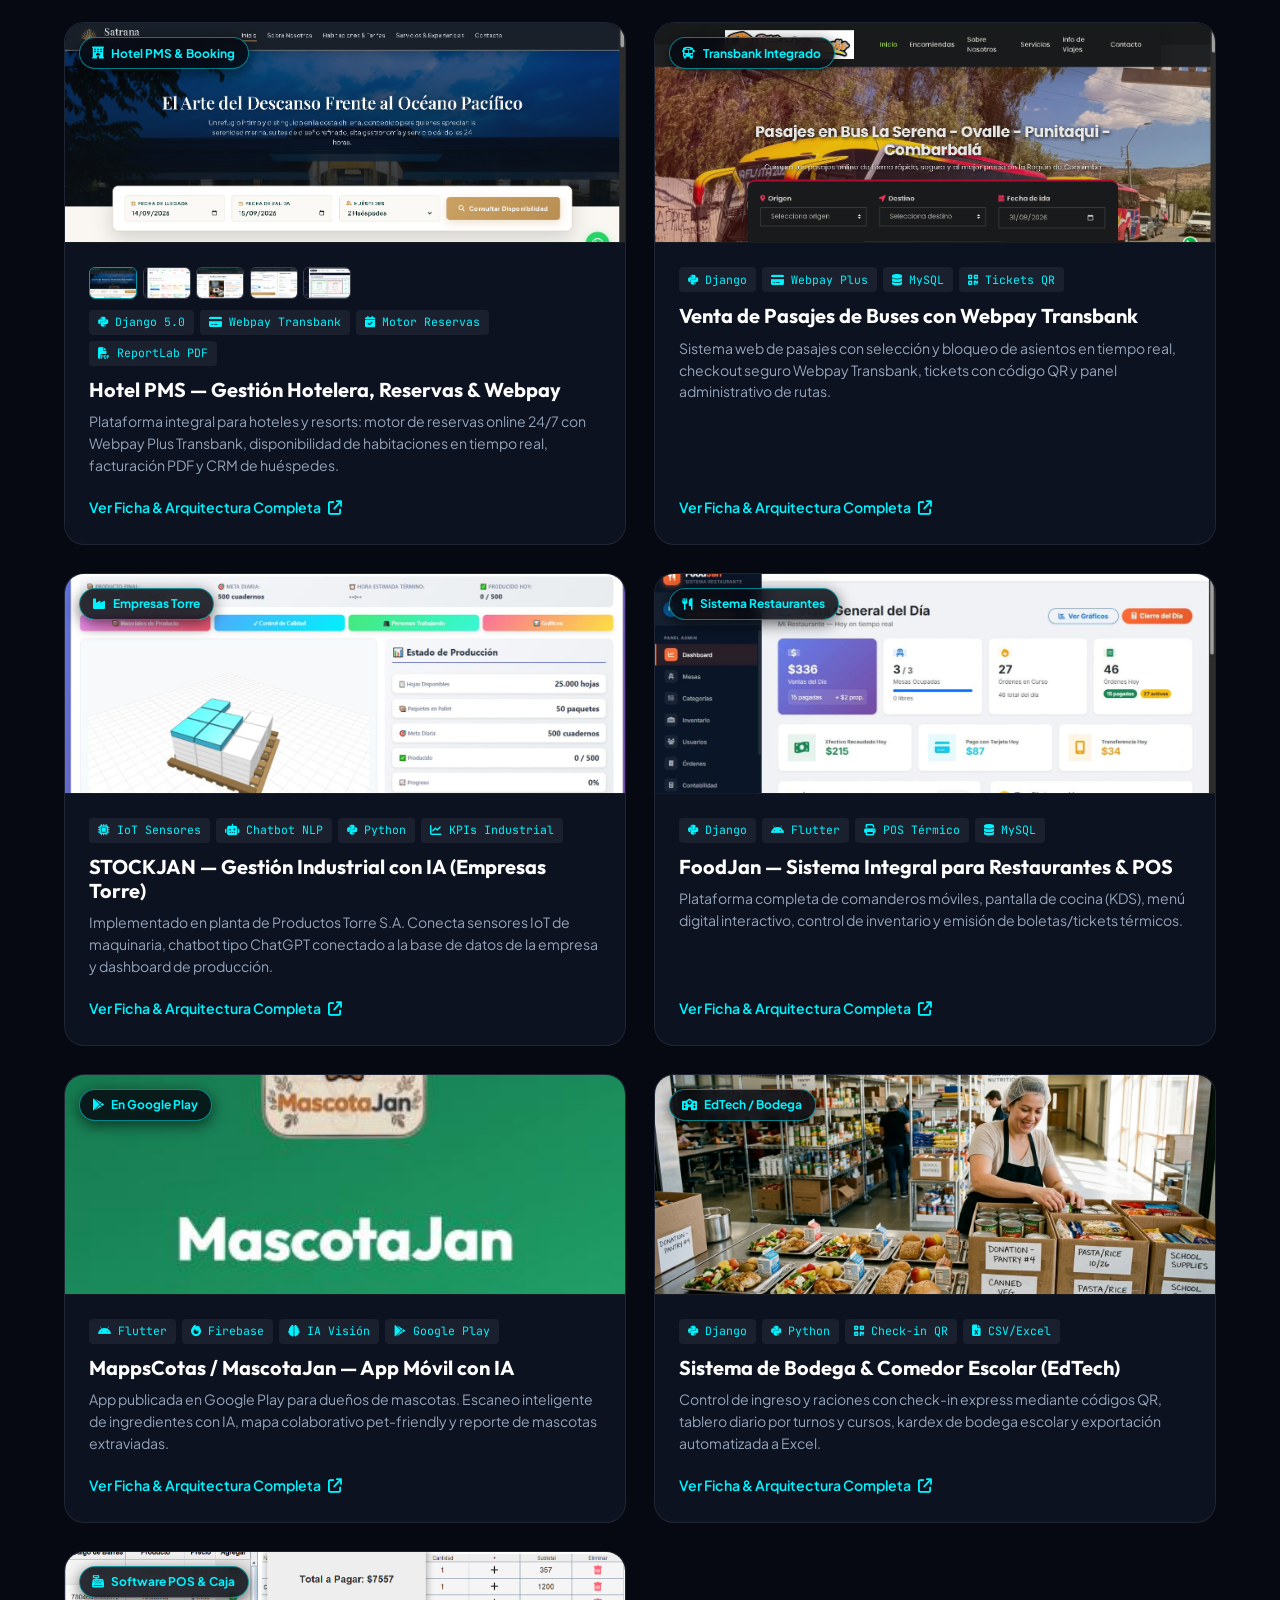
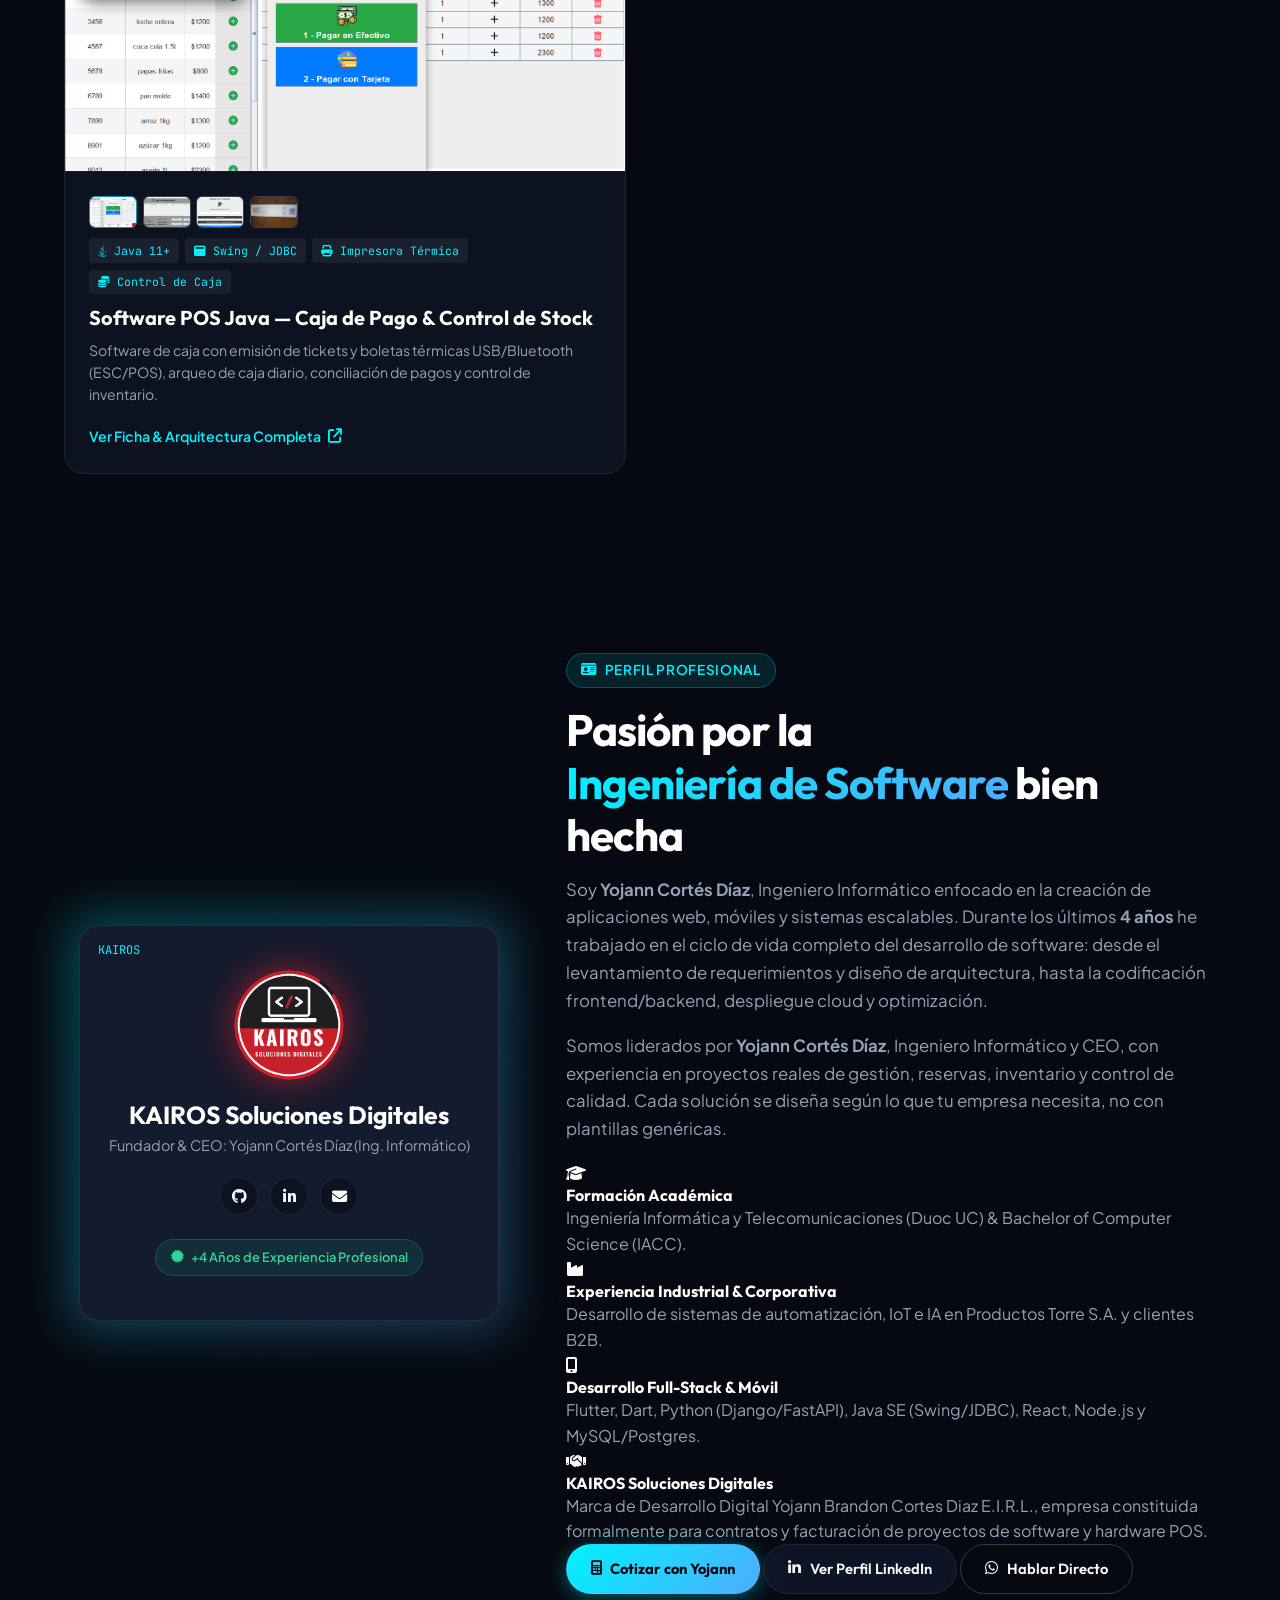
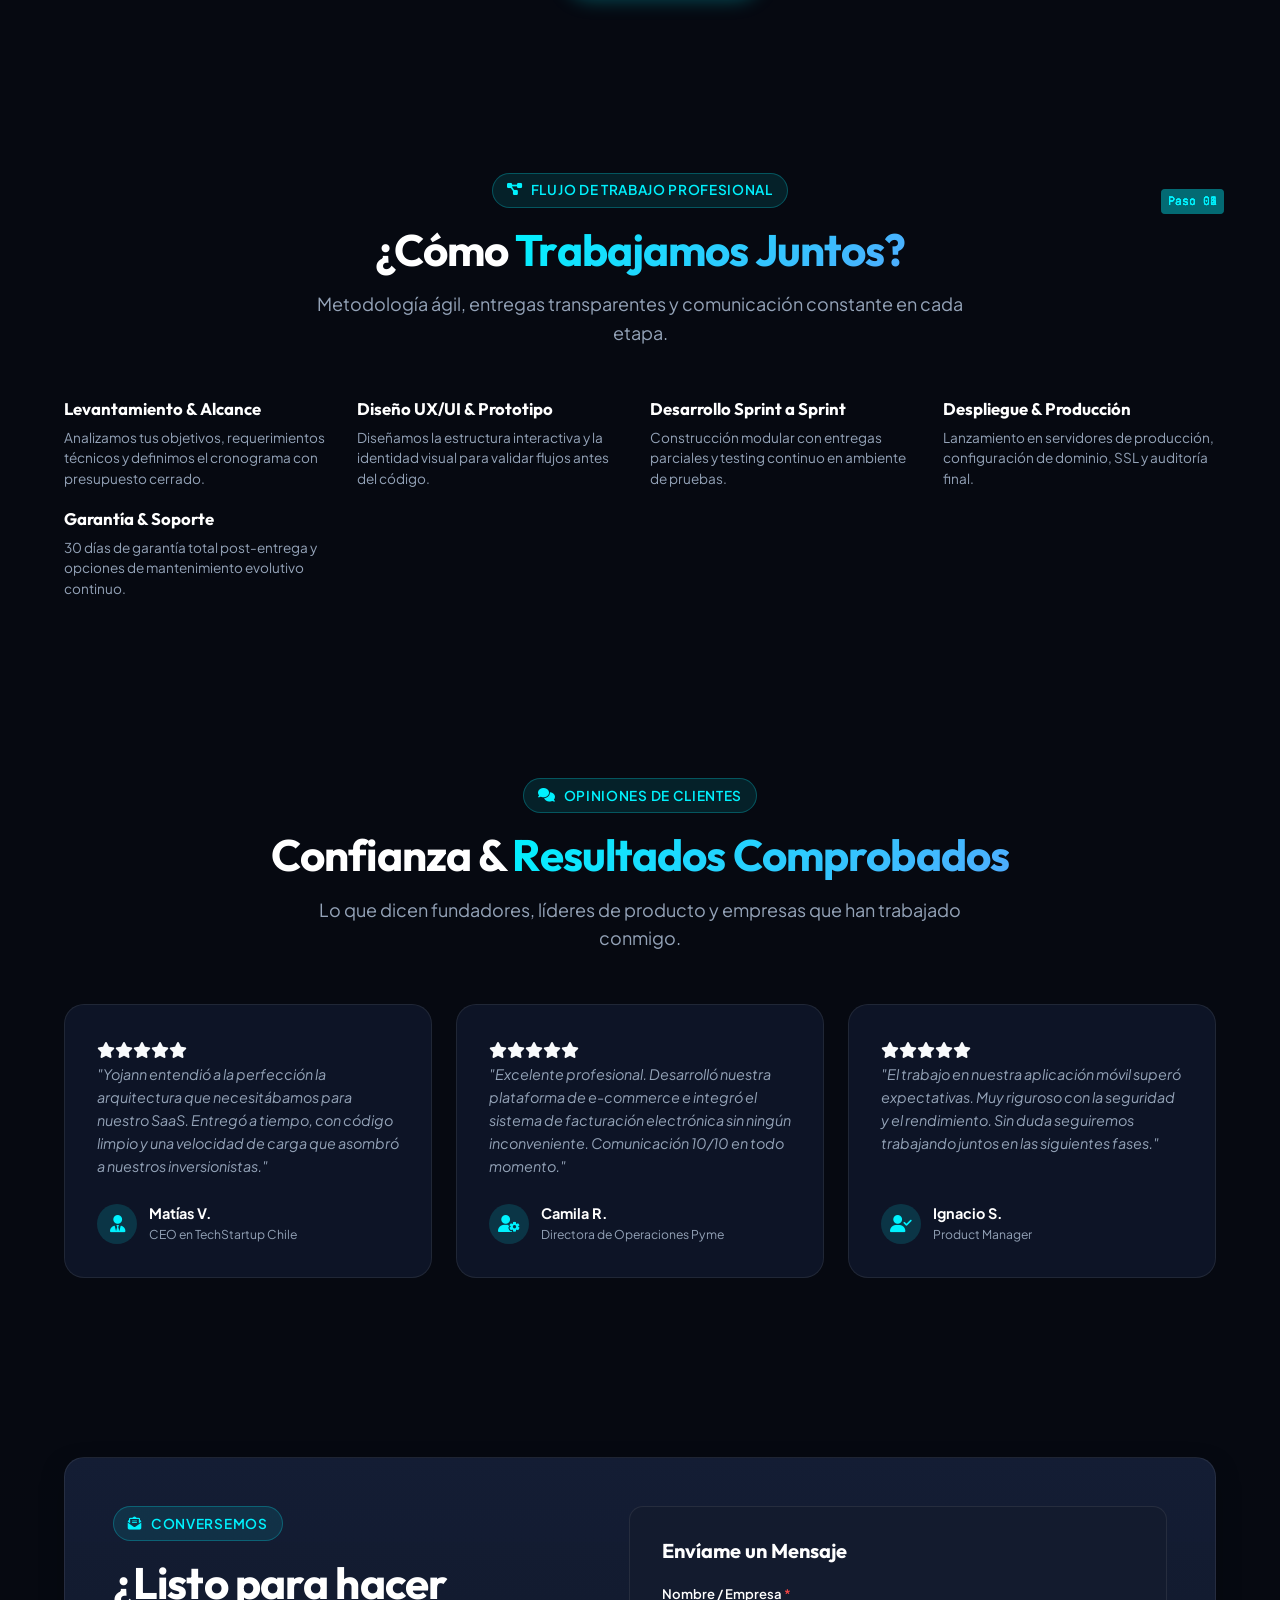
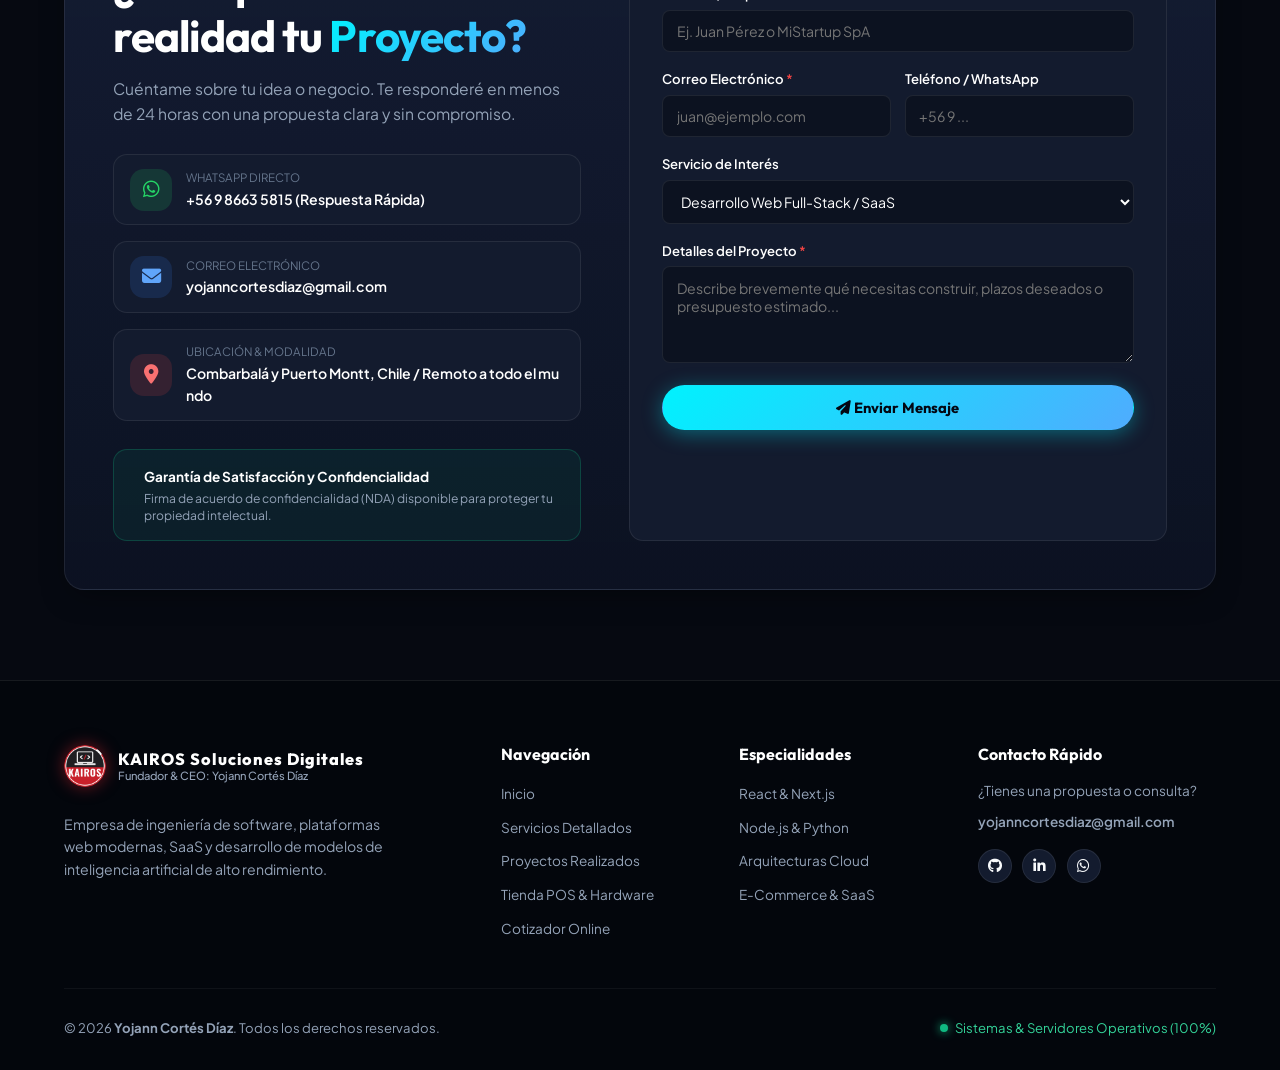
==== commit eccaabf1: "kairos" ====
--- a/index.html
+++ b/index.html
@@ -3,19 +3,57 @@
 <head>
   <meta charset="UTF-8">
   <meta name="viewport" content="width=device-width, initial-scale=1.0">
-  <meta name="description" content="Yojann Cortés Díaz - Ingeniero Informático con +4 años de experiencia en Desarrollo Web Full-Stack, SaaS, Aplicaciones Móviles y Consultoría Tecnológica.">
-  <meta name="keywords" content="Yojann Cortés Díaz, Ingeniero Informático, Desarrollador Full Stack, Software Engineer, React, Node.js, Cloud, SaaS, Desarrollo Web">
-  <meta name="author" content="Yojann Cortés Díaz">
-  
+  <meta name="description" content="Software a medida en Chile: apps móviles, páginas web, sistemas POS e Inteligencia Artificial. KAIROS Soluciones Digitales, Combarbalá y Puerto Montt.">
+  <meta name="keywords" content="KAIROS Soluciones Digitales, desarrollo de software Chile, software a medida, páginas web, aplicaciones móviles, sistemas POS, inteligencia artificial, desarrollo de software Combarbalá, desarrollo de software Puerto Montt, Yojann Cortés Díaz">
+  <meta name="author" content="KAIROS Soluciones Digitales - Yojann Cortés Díaz">
+  <meta name="robots" content="index, follow">
+  <meta name="theme-color" content="#c8202d">
+
   <!-- Open Graph / Meta Social -->
   <meta property="og:type" content="website">
-  <meta property="og:title" content="Yojann Cortés Díaz | Ingeniero Informático & Desarrollador Full-Stack">
-  <meta property="og:description" content="Transformo requerimientos complejos en software escalable, interfaces modernas y soluciones digitales de alto impacto.">
+  <meta property="og:locale" content="es_CL">
+  <meta property="og:site_name" content="KAIROS Soluciones Digitales">
+  <meta property="og:title" content="KAIROS | Desarrollo de Software a Medida en Chile">
+  <meta property="og:description" content="Software a medida en Chile: apps móviles, páginas web, sistemas POS e Inteligencia Artificial. KAIROS Soluciones Digitales, Combarbalá y Puerto Montt.">
+  <meta property="og:image" content="logo_kairos.png">
+  <meta name="twitter:card" content="summary">
+
+  <!-- Datos estructurados para Google -->
+  <script type="application/ld+json">
+  {
+    "@context": "https://schema.org",
+    "@type": "Organization",
+    "name": "KAIROS Soluciones Digitales",
+    "legalName": "Desarrollo Digital Yojann Brandon Cortes Diaz E.I.R.L.",
+    "alternateName": "Kairos",
+    "description": "Software a medida en Chile: apps móviles, páginas web, sistemas POS e Inteligencia Artificial. KAIROS Soluciones Digitales, Combarbalá y Puerto Montt.",
+    "areaServed": [
+      { "@type": "Country", "name": "Chile" },
+      { "@type": "City", "name": "Combarbalá" },
+      { "@type": "City", "name": "Puerto Montt" }
+    ],
+    "location": [
+      { "@type": "Place", "address": { "@type": "PostalAddress", "addressLocality": "Combarbalá", "addressRegion": "Región de Coquimbo", "addressCountry": "CL" } },
+      { "@type": "Place", "address": { "@type": "PostalAddress", "addressLocality": "Puerto Montt", "addressRegion": "Región de Los Lagos", "addressCountry": "CL" } }
+    ],
+    "telephone": "+56986635815",
+    "founder": {
+      "@type": "Person",
+      "name": "Yojann Cortés Díaz",
+      "jobTitle": "CEO & Ingeniero Informático"
+    },
+    "sameAs": [
+      "https://github.com/YojanCortes",
+      "https://cl.linkedin.com/in/yojanncortes"
+    ]
+  }
+  </script>
+
+  <!-- Favicon -->
+  <link rel="icon" type="image/png" href="favicon_kairos.png">
+  <link rel="apple-touch-icon" href="logo_kairos_icono.png">
   
-  <!-- Favicon -->
-  <link rel="icon" type="image/png" href="logo_pequeno2.png">
-  
-  <title>Soluciones Digitales E.I.R.L. | Yojann Cortés Díaz — CEO & Ingeniero Informático</title>
+  <title>KAIROS | Desarrollo de Software a Medida en Chile</title>
   
   <!-- Fonts -->
   <link rel="preconnect" href="https://fonts.googleapis.com">
@@ -26,7 +64,7 @@
   <link rel="stylesheet" href="https://cdnjs.cloudflare.com/ajax/libs/font-awesome/6.5.2/css/all.min.css">
   
   <!-- Styles -->
-  <link rel="stylesheet" href="styles.css?v=20260914_02">
+  <link rel="stylesheet" href="styles.css?v=20261116_kairos4">
 </head>
 <body>
   <!-- Background Canvas for Particles -->
@@ -38,15 +76,14 @@
   <!-- Header / Navbar -->
   <header class="site-header" id="navbar">
     <div class="container nav-container">
-      <a href="index.html" class="brand-logo" aria-label="Soluciones Digitales E.I.R.L. - Inicio">
+      <a href="index.html" class="brand-logo" aria-label="KAIROS Soluciones Digitales - Inicio">
         <div class="logo-aura-wrap">
-          <img src="logo_pequeno2.png" alt="Soluciones Digitales E.I.R.L." class="nav-logo-img">
+          <img src="logo_kairos_icono.png" alt="KAIROS Soluciones Digitales" class="nav-logo-img">
           <span class="logo-pulse-ring"></span>
         </div>
         <div class="brand-text-wrap">
           <div class="brand-top-row">
-            <span class="logo-main-text">Soluciones Digitales</span>
-            <span class="badge-eirl">E.I.R.L.</span>
+            <span class="logo-main-text">KAIROS <span class="logo-tagline">Soluciones Digitales</span></span>
           </div>
           <span class="logo-lead-sub">
             <span class="lead-name">Yojann Cortés Díaz</span>
@@ -126,12 +163,29 @@
     <section class="hero-section" id="hero">
       <div class="container hero-container">
 
+        <!-- Logo 3D KAIROS -->
+        <div class="kairos-3d-stage" aria-hidden="true">
+          <div class="kairos-3d-float">
+            <div class="kairos-3d-coin" id="kairosCoin">
+              <!-- el canto (grosor) se genera con main.js -->
+              <img src="logo_kairos.png" alt="" class="coin-face coin-front" width="640" height="640">
+              <img src="logo_kairos_reverso.svg" alt="" class="coin-face coin-back" width="640" height="640">
+              <span class="coin-shine"></span>
+            </div>
+          </div>
+          <div class="kairos-3d-shadow"></div>
+        </div>
+
         <h1 class="hero-title">
-          Desarrollamos <span class="gradient-text">Software de Alto Impacto</span> & Soluciones Empresariales con <span class="gradient-text">Inteligencia Artificial</span>.
+          <span class="hero-brand"><span class="hero-brand-red">KAIROS</span> Soluciones Digitales</span>
+          Desarrollo de <span class="gradient-text">Software a Medida</span> y Soluciones con <span class="gradient-text">Inteligencia Artificial</span> en Chile
         </h1>
 
         <p class="hero-description">
-          Liderado por <strong>Yojann Cortés Díaz</strong> (CEO Soluciones Digitales E.I.R.L., Ing. Informático). Diseñamos software a medida, apps móviles, plataformas web y soluciones con <strong>Inteligencia Artificial</strong> para potenciar tu empresa.
+          En <strong>KAIROS Soluciones Digitales</strong> desarrollamos <strong>software a medida</strong> para empresas y emprendedores en Chile. Creamos aplicaciones móviles, páginas web, sistemas POS y soluciones con <strong>Inteligencia Artificial</strong> que automatizan procesos y hacen crecer tu negocio.
+        </p>
+        <p class="hero-location">
+          <i class="fa-solid fa-location-dot"></i> Combarbalá &middot; Puerto Montt &mdash; atendemos todo Chile, también de forma remota
         </p>
 
         <div class="hero-cta-group">
@@ -783,11 +837,11 @@
             <div class="avatar-card">
               <div class="avatar-glow"></div>
               <div class="avatar-inner">
-                <div class="code-badge-top">E.I.R.L.</div>
+                <div class="code-badge-top">KAIROS</div>
                 <div class="avatar-logo-sphere">
-                  <img src="logo2.png" alt="Soluciones Digitales E.I.R.L. Logo" class="avatar-company-logo">
-                </div>
-                <h3 class="avatar-name">Soluciones Digitales <span class="badge-eirl">E.I.R.L.</span></h3>
+                  <img src="logo_kairos.png" alt="Logo KAIROS Soluciones Digitales" class="avatar-company-logo">
+                </div>
+                <h3 class="avatar-name">KAIROS Soluciones Digitales</h3>
                 <p class="avatar-title">Fundador & CEO: Yojann Cortés Díaz (Ing. Informático)</p>
                 <div class="avatar-socials">
                   <a href="https://github.com/YojanCortes" target="_blank" rel="noopener"><i class="fa-brands fa-github"></i></a>
@@ -808,7 +862,7 @@
               Soy <strong>Yojann Cortés Díaz</strong>, Ingeniero Informático enfocado en la creación de aplicaciones web, móviles y sistemas escalables. Durante los últimos <strong>4 años</strong> he trabajado en el ciclo de vida completo del desarrollo de software: desde el levantamiento de requerimientos y diseño de arquitectura, hasta la codificación frontend/backend, despliegue cloud y optimización.
             </p>
             <p class="about-paragraph">
-              A través de <strong>Soluciones Digitales E.I.R.L.</strong> entrego un servicio integral de consultoría y desarrollo tecnológico para empresas y emprendedores que buscan digitalizarse con estándares de calidad y soporte de primer nivel.
+              Somos liderados por <strong>Yojann Cortés Díaz</strong>, Ingeniero Informático y CEO, con experiencia en proyectos reales de gestión, reservas, inventario y control de calidad. Cada solución se diseña según lo que tu empresa necesita, no con plantillas genéricas.
             </p>
 
             <div class="about-highlights-grid">
@@ -836,8 +890,8 @@
               <div class="highlight-item">
                 <i class="fa-solid fa-handshake highlight-icon"></i>
                 <div class="highlight-info">
-                  <h4>Soluciones Digitales E.I.R.L.</h4>
-                  <p>Empresa constituida formalmente para contratos y facturación de proyectos de software y hardware POS.</p>
+                  <h4>KAIROS Soluciones Digitales</h4>
+                  <p>Marca de Desarrollo Digital Yojann Brandon Cortes Diaz E.I.R.L., empresa constituida formalmente para contratos y facturación de proyectos de software y hardware POS.</p>
                 </div>
               </div>
             </div>
@@ -990,7 +1044,7 @@
                 <div class="contact-icon location"><i class="fa-solid fa-location-dot"></i></div>
                 <div class="contact-meta">
                   <span class="label">Ubicación & Modalidad</span>
-                  <span class="value">Chile / Remoto a Todo el Mundo</span>
+                  <span class="value">Combarbalá y Puerto Montt, Chile / Remoto a todo el mundo</span>
                 </div>
               </div>
             </div>
@@ -1059,9 +1113,9 @@
       <div class="footer-top">
         <div class="footer-brand">
           <a href="index.html" class="brand-logo footer-logo">
-            <img src="logo_pequeno2.png" alt="Soluciones Digitales E.I.R.L." class="nav-logo-img">
+            <img src="logo_kairos_icono.png" alt="KAIROS Soluciones Digitales" class="nav-logo-img">
             <div class="brand-text-wrap">
-              <span class="logo-main-text">Soluciones Digitales <span class="badge-eirl">E.I.R.L.</span></span>
+              <span class="logo-main-text">KAIROS Soluciones Digitales</span>
               <span class="logo-lead-sub">Fundador & CEO: Yojann Cortés Díaz</span>
             </div>
           </a>
@@ -1123,6 +1177,6 @@
   </a>
 
   <!-- Scripts -->
-  <script src="main.js?v=20260914_01"></script>
+  <script src="main.js?v=20261116_kairos4"></script>
 </body>
 </html>
--- a/styles.css
+++ b/styles.css
@@ -3751,3 +3751,184 @@
 
 
 
+
+/* ==========================================================================
+   KAIROS BRAND — logo circular rojo/negro
+   ========================================================================== */
+:root {
+  --kairos-red: #c8202d;
+  --kairos-dark: #202022;
+}
+
+.nav-logo-img, .footer-logo .nav-logo-img {
+  background: transparent !important;
+  border: none !important;
+  padding: 0 !important;
+  object-fit: contain !important;
+  box-shadow: 0 0 16px rgba(200, 32, 45, 0.55) !important;
+}
+
+.brand-logo:hover .nav-logo-img {
+  box-shadow: 0 0 24px rgba(200, 32, 45, 0.85) !important;
+}
+
+.logo-pulse-ring {
+  background: radial-gradient(circle, rgba(200, 32, 45, 0.45) 0%, transparent 70%);
+}
+
+.logo-main-text {
+  letter-spacing: 0.06em;
+}
+
+.logo-tagline {
+  font-size: 0.72em;
+  font-weight: 600;
+  letter-spacing: 0.04em;
+  color: #cbd5e1;
+  margin-left: 0.2rem;
+}
+
+.avatar-logo-sphere {
+  background: transparent !important;
+  border: none !important;
+  padding: 0 !important;
+  box-shadow: 0 0 30px rgba(200, 32, 45, 0.55), 0 0 55px rgba(200, 32, 45, 0.25) !important;
+}
+
+@media (max-width: 480px) {
+  .logo-tagline { display: none; }
+}
+
+/* ==========================================================================
+   KAIROS — Logo 3D en el hero (moneda que gira 360°)
+   ========================================================================== */
+.kairos-3d-stage {
+  --coin: clamp(160px, 24vw, 240px);
+  --thick: 22px;
+  position: relative;
+  width: var(--coin);
+  height: calc(var(--coin) + 40px);
+  margin: 0 auto 1.25rem;
+  perspective: 1000px;
+  cursor: grab;
+  touch-action: pan-y;
+  user-select: none;
+}
+
+.kairos-3d-stage.is-dragging { cursor: grabbing; }
+
+.kairos-3d-float {
+  width: var(--coin);
+  height: var(--coin);
+  transform-style: preserve-3d;
+  animation: kairosFloat 4s ease-in-out infinite;
+}
+
+.kairos-3d-coin {
+  position: relative;
+  width: 100%;
+  height: 100%;
+  transform-style: preserve-3d;
+  /* sin JS: giro continuo solo con CSS */
+  animation: kairosSpin360 7s linear infinite;
+}
+
+.kairos-3d-coin.js-driven { animation: none; }
+
+.coin-face,
+.coin-edge,
+.coin-shine {
+  position: absolute;
+  inset: 0;
+  border-radius: 50%;
+}
+
+.coin-face {
+  width: 100%;
+  height: 100%;
+  object-fit: contain;
+  backface-visibility: hidden;
+  -webkit-user-drag: none;
+  pointer-events: none;
+}
+
+.coin-front { transform: translateZ(calc(var(--thick) / 2 + 0.5px)); }
+.coin-back  { transform: rotateY(180deg) translateZ(calc(var(--thick) / 2 + 0.5px)); }
+
+.coin-edge {
+  background: #c8202d;
+  transform: translateZ(var(--z));
+  inset: 0.4%;
+  /* corte del anillo (el ciclo de Cronos cortado) atraviesa todo el grosor */
+  -webkit-mask: conic-gradient(from 35.5deg, transparent 0deg 20deg, #000 20deg 360deg),
+                radial-gradient(circle closest-side, #000 93%, transparent 93.5%);
+          mask: conic-gradient(from 35.5deg, transparent 0deg 20deg, #000 20deg 360deg),
+                radial-gradient(circle closest-side, #000 93%, transparent 93.5%);
+}
+
+.coin-edge.ridge { background: #8f1520; }
+
+.coin-shine {
+  transform: translateZ(calc(var(--thick) / 2 + 1px));
+  background: linear-gradient(115deg, transparent 30%, rgba(255, 255, 255, 0.4) 47%, transparent 60%);
+  background-size: 250% 100%;
+  animation: kairosShine 3.5s ease-in-out infinite;
+  pointer-events: none;
+  backface-visibility: hidden;
+}
+
+.kairos-3d-shadow {
+  position: absolute;
+  left: 50%;
+  bottom: 0;
+  width: 70%;
+  height: 18px;
+  transform: translateX(-50%);
+  border-radius: 50%;
+  background: radial-gradient(ellipse, rgba(200, 32, 45, 0.6) 0%, transparent 70%);
+  filter: blur(4px);
+  animation: kairosShadow 4s ease-in-out infinite;
+}
+
+@keyframes kairosFloat {
+  0%, 100% { transform: translateY(0); }
+  50% { transform: translateY(-16px); }
+}
+
+@keyframes kairosSpin360 {
+  from { transform: rotateX(10deg) rotateY(0deg); }
+  to   { transform: rotateX(10deg) rotateY(360deg); }
+}
+
+@keyframes kairosShine {
+  0%, 100% { background-position: 120% 0; }
+  50% { background-position: -20% 0; }
+}
+
+@keyframes kairosShadow {
+  0%, 100% { transform: translateX(-50%) scale(1); opacity: 0.9; }
+  50% { transform: translateX(-50%) scale(0.75); opacity: 0.5; }
+}
+
+
+.hero-brand {
+  display: block;
+  font-size: 0.42em;
+  font-weight: 800;
+  letter-spacing: 0.18em;
+  text-transform: uppercase;
+  color: #ffffff;
+  margin-bottom: 0.6rem;
+}
+
+
+.hero-brand-red { color: var(--kairos-red); text-shadow: 0 0 18px rgba(200, 32, 45, 0.45); }
+
+.hero-location {
+  margin: -1.1rem 0 2rem;
+  font-size: 0.92rem;
+  color: #cbd5e1;
+  letter-spacing: 0.01em;
+}
+
+.hero-location i { color: var(--kairos-red); margin-right: 0.35rem; }
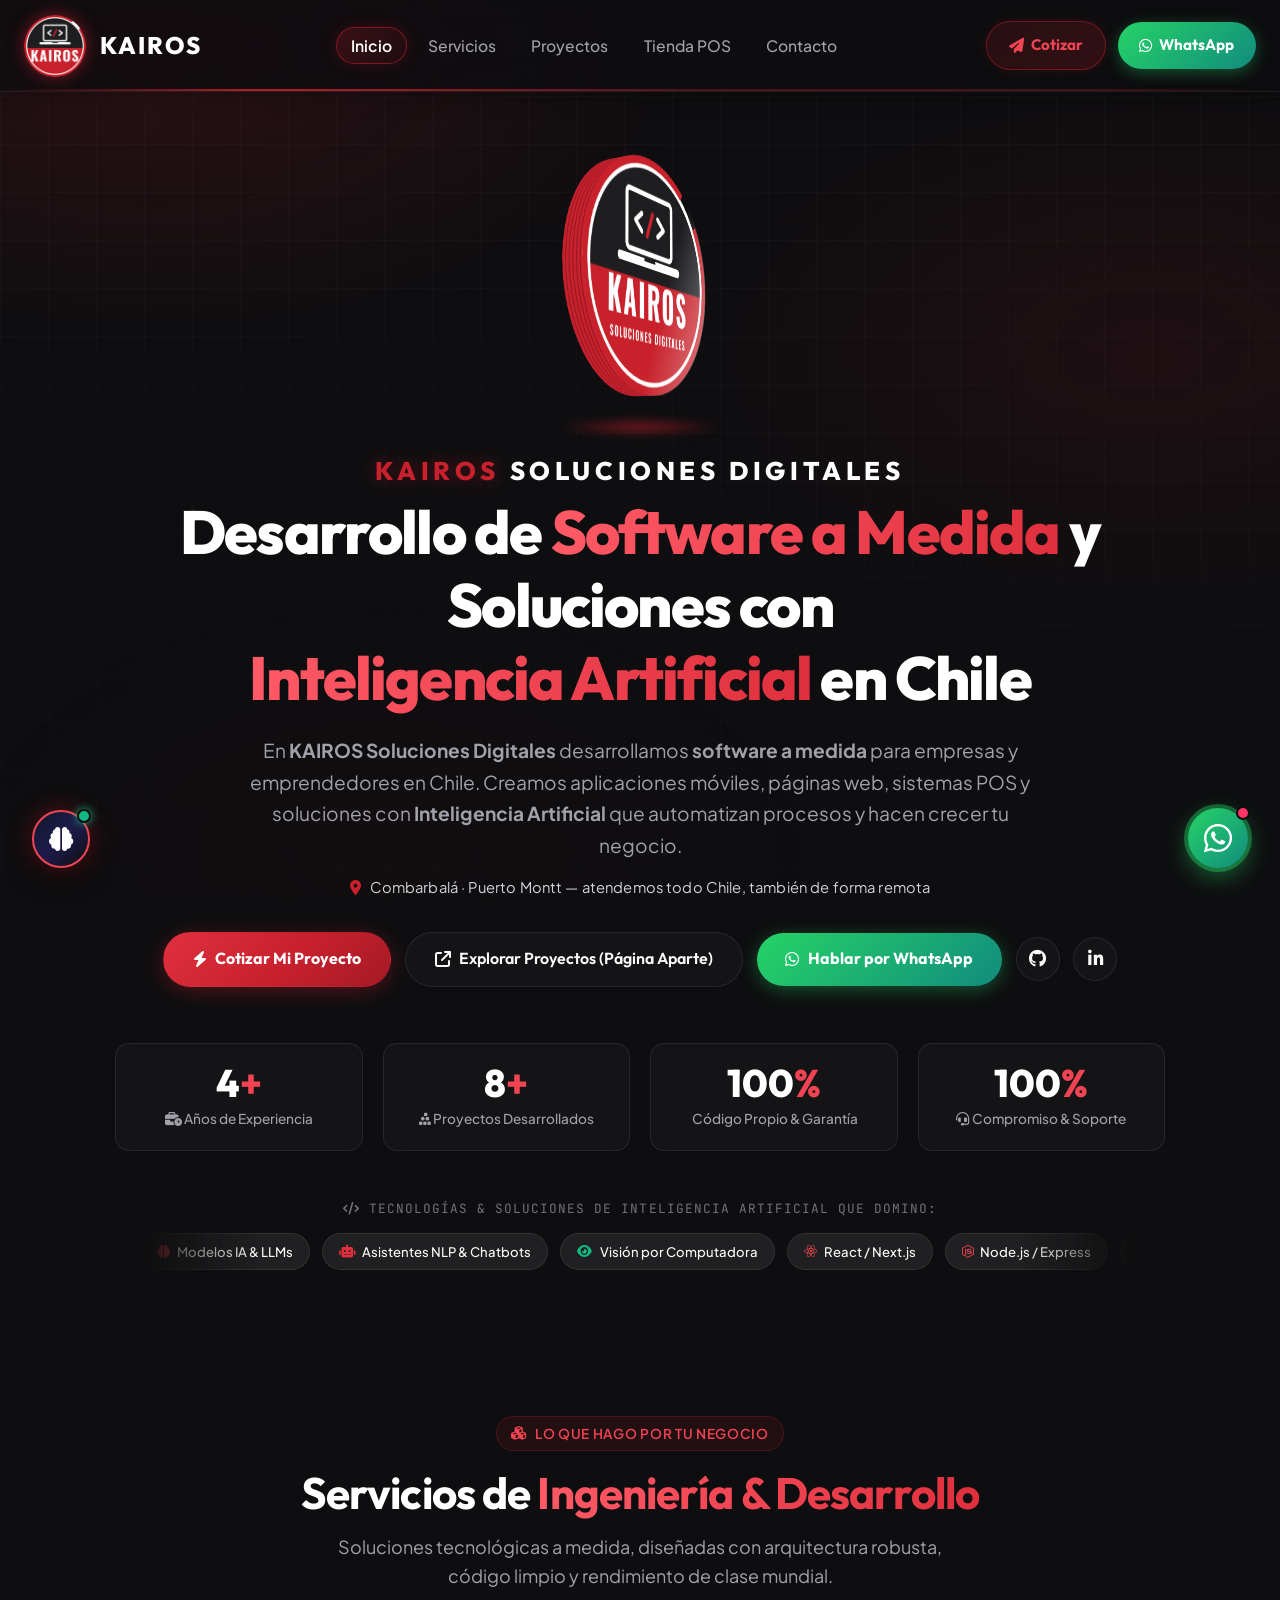
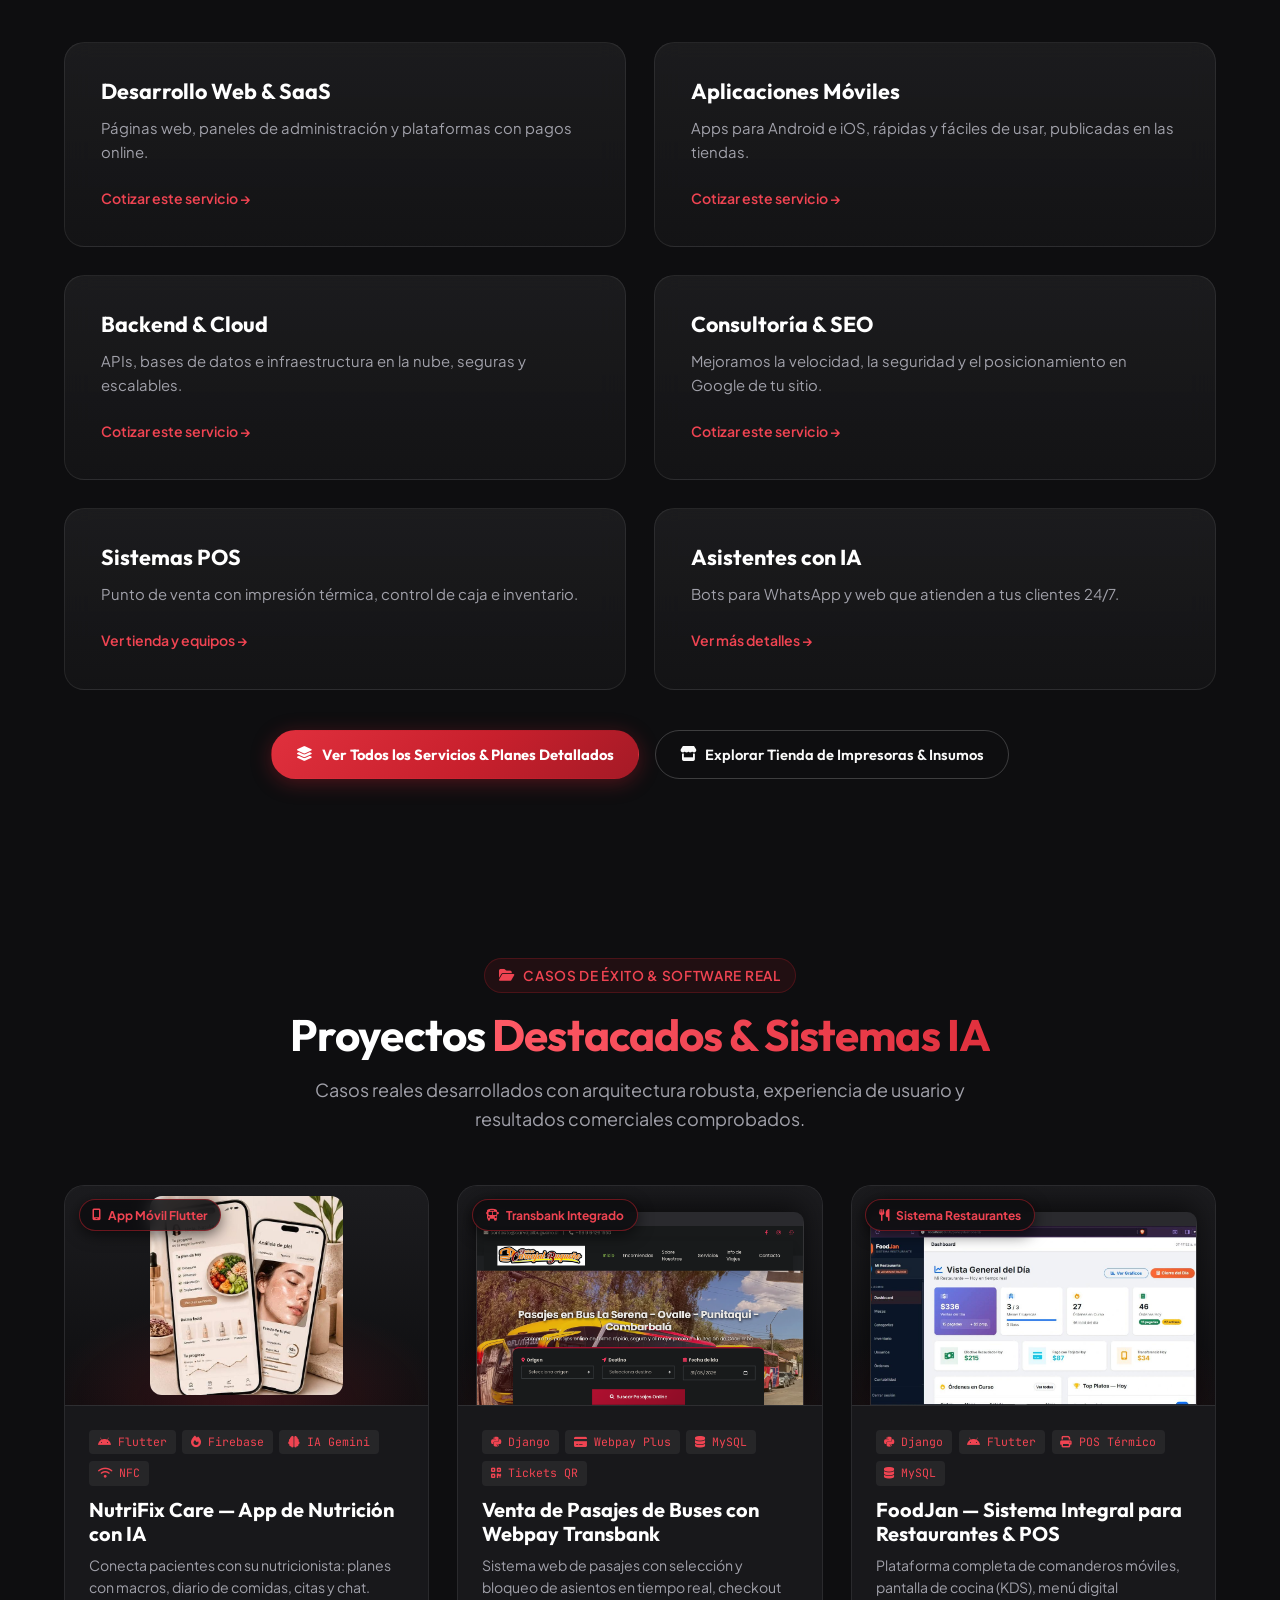
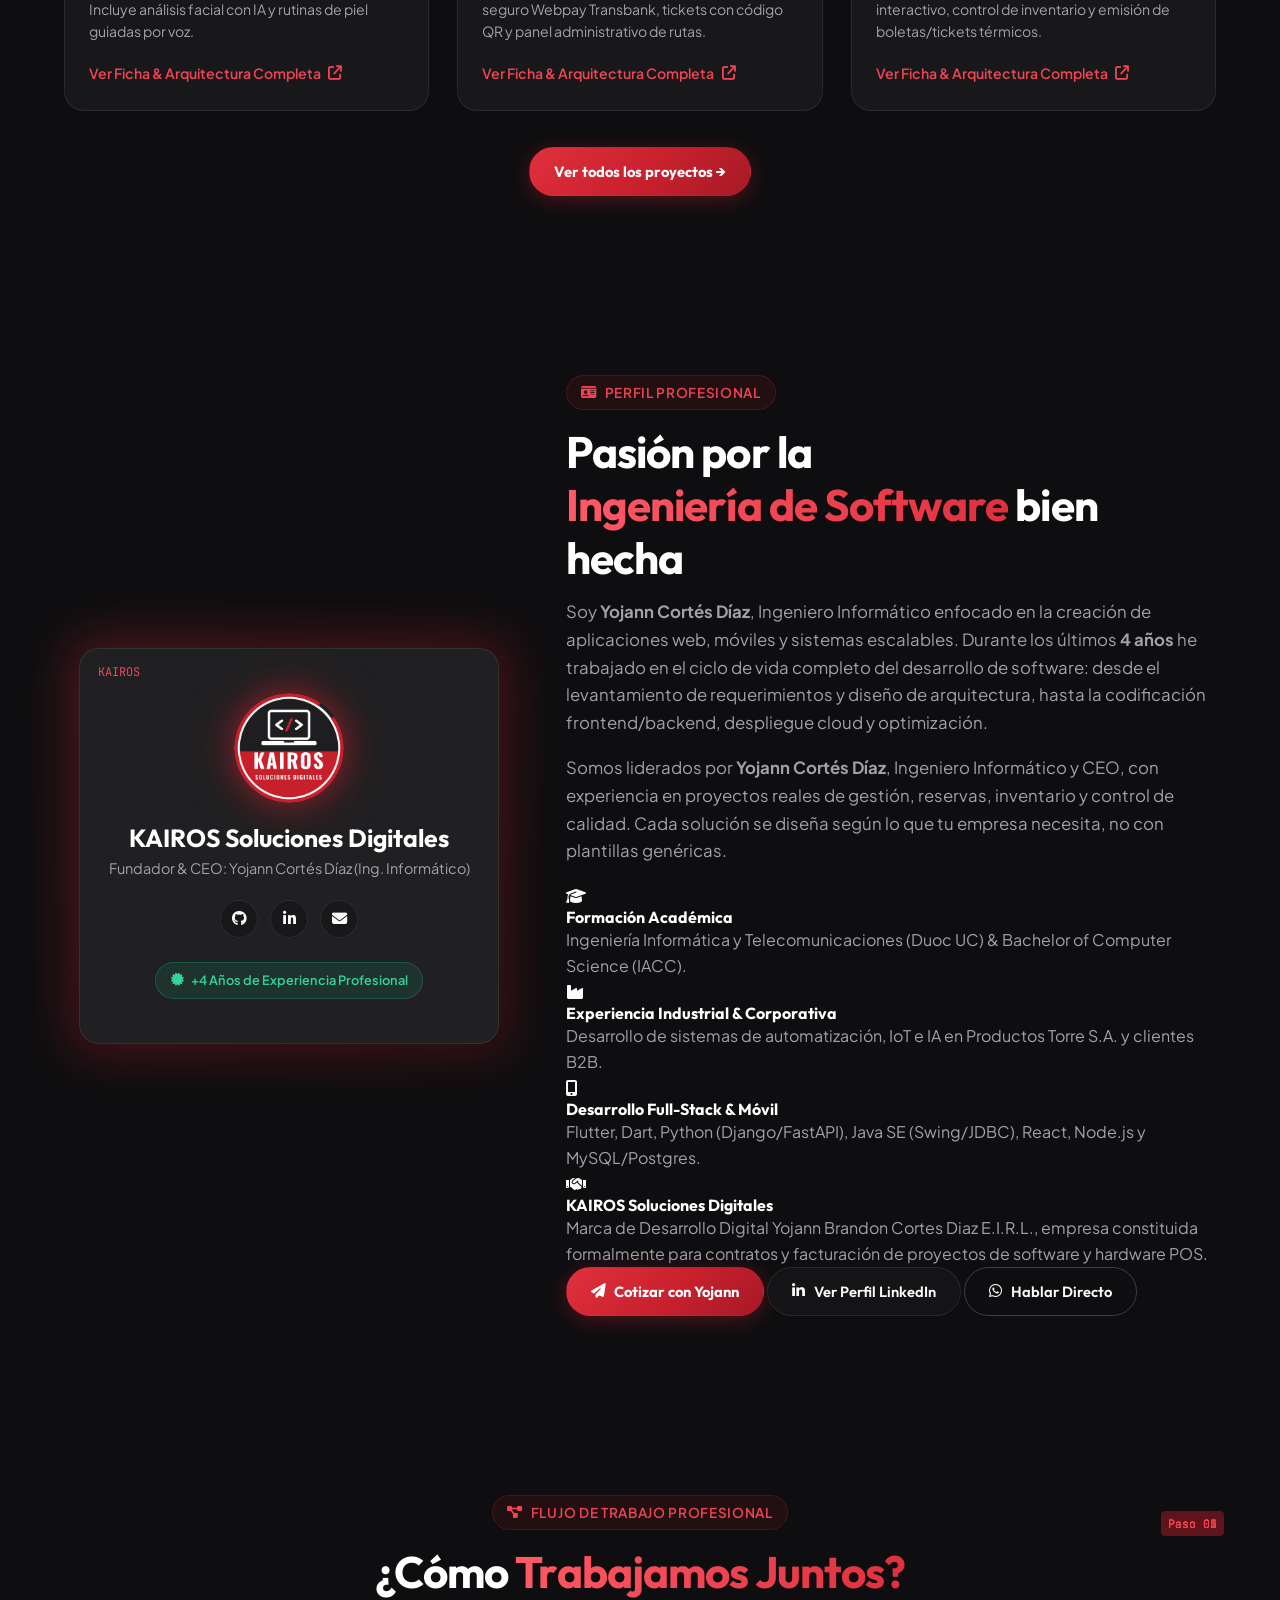
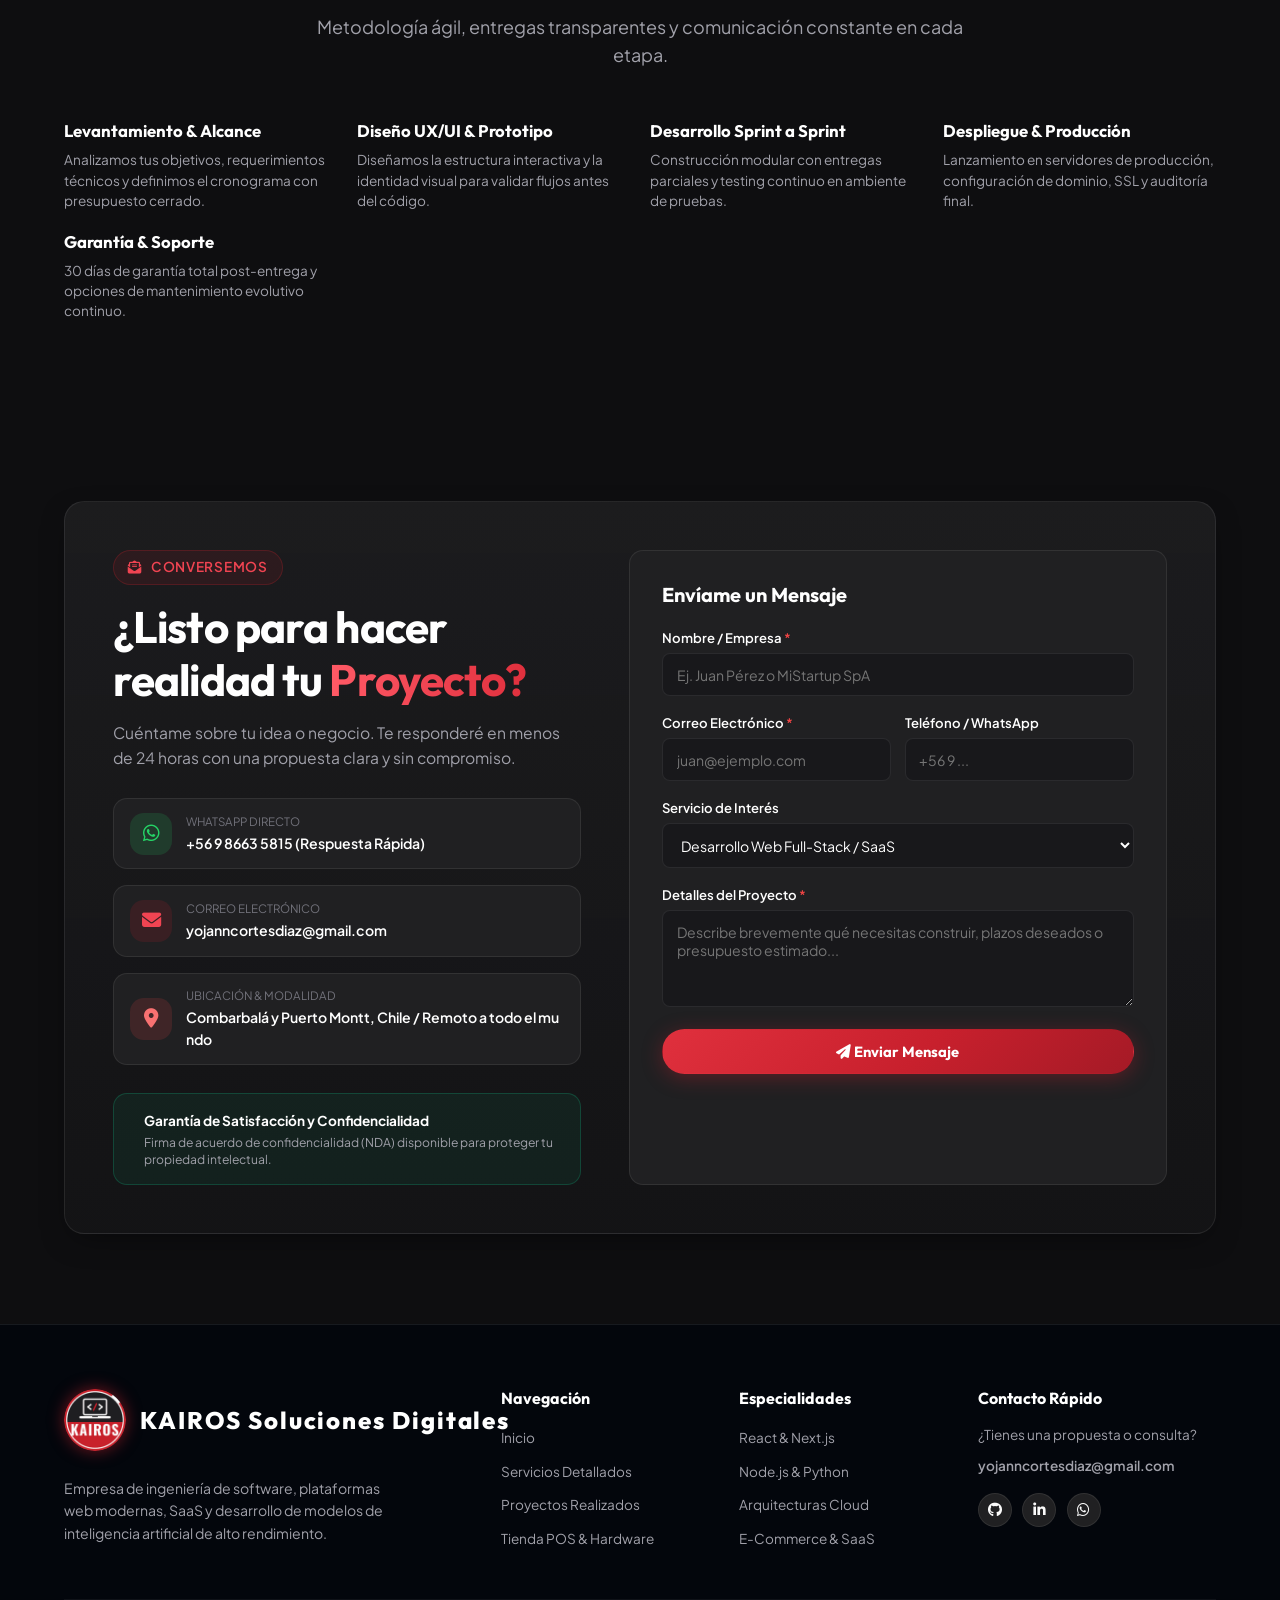
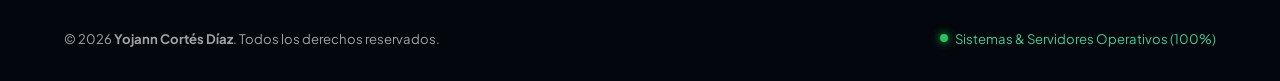
==== commit b278a6f9: "mejora visual" ====
--- a/index.html
+++ b/index.html
@@ -50,9 +50,9 @@
   </script>
 
   <!-- Favicon -->
-  <link rel="icon" type="image/png" href="favicon_kairos.png">
-  <link rel="apple-touch-icon" href="logo_kairos_icono.png">
-  
+  <link rel="icon" type="image/png" sizes="48x48" href="favicon_kairos.png">
+  <link rel="apple-touch-icon" href="apple-touch-icon.png">
+    
   <title>KAIROS | Desarrollo de Software a Medida en Chile</title>
   
   <!-- Fonts -->
@@ -64,21 +64,16 @@
   <link rel="stylesheet" href="https://cdnjs.cloudflare.com/ajax/libs/font-awesome/6.5.2/css/all.min.css">
   
   <!-- Styles -->
-  <link rel="stylesheet" href="styles.css?v=20261116_kairos4">
+  <link rel="stylesheet" href="styles.css?v=20261118f">
 </head>
 <body>
-  <!-- Background Canvas for Particles -->
-  <canvas id="bgCanvas"></canvas>
-  <div class="ambient-glow glow-1"></div>
-  <div class="ambient-glow glow-2"></div>
-  <div class="ambient-glow glow-3"></div>
 
   <!-- Header / Navbar -->
   <header class="site-header" id="navbar">
     <div class="container nav-container">
       <a href="index.html" class="brand-logo" aria-label="KAIROS Soluciones Digitales - Inicio">
         <div class="logo-aura-wrap">
-          <img src="logo_kairos_icono.png" alt="KAIROS Soluciones Digitales" class="nav-logo-img">
+          <img width="62" height="62" decoding="async" src="logo_kairos_icono.png" alt="KAIROS Soluciones Digitales" class="nav-logo-img">
           <span class="logo-pulse-ring"></span>
         </div>
         <div class="brand-text-wrap">
@@ -129,7 +124,7 @@
           
           <li class="mobile-cta-item">
             <div class="mobile-menu-card">
-              <a href="index.html#cotizador" class="btn btn-primary btn-block">
+              <a href="index.html#contacto" class="btn btn-primary btn-block">
                 <i class="fa-solid fa-bolt"></i> Cotizar Mi Proyecto
               </a>
               <a href="https://wa.me/56986635815?text=Hola%20Yojann,%20quisiera%20consultarte%20sobre%20un%20proyecto%20de%20software" target="_blank" rel="noopener" class="btn btn-whatsapp btn-block">
@@ -141,8 +136,8 @@
       </nav>
 
       <div class="nav-actions">
-        <a href="index.html#cotizador" class="btn btn-sm btn-nav-quote">
-          <i class="fa-solid fa-calculator"></i>
+        <a href="index.html#contacto" class="btn btn-sm btn-nav-quote">
+          <i class="fa-solid fa-paper-plane"></i>
           <span>Cotizar</span>
         </a>
         <a href="https://wa.me/56986635815?text=Hola%20Yojann,%20quisiera%20consultarte%20sobre%20un%20proyecto%20de%20software" target="_blank" rel="noopener" class="btn btn-sm btn-nav-whatsapp" title="Contactar por WhatsApp">
@@ -168,8 +163,8 @@
           <div class="kairos-3d-float">
             <div class="kairos-3d-coin" id="kairosCoin">
               <!-- el canto (grosor) se genera con main.js -->
-              <img src="logo_kairos.png" alt="" class="coin-face coin-front" width="640" height="640">
-              <img src="logo_kairos_reverso.svg" alt="" class="coin-face coin-back" width="640" height="640">
+              <img src="logo_kairos.png" alt="" class="coin-face coin-front" width="640" height="640" fetchpriority="high" decoding="async">
+              <img src="logo_kairos_reverso.svg" alt="" class="coin-face coin-back" width="640" height="640" decoding="async">
               <span class="coin-shine"></span>
             </div>
           </div>
@@ -189,7 +184,7 @@
         </p>
 
         <div class="hero-cta-group">
-          <a href="#cotizador" class="btn btn-lg btn-primary pulse-btn">
+          <a href="#contacto" class="btn btn-lg btn-primary pulse-btn">
             <i class="fa-solid fa-bolt"></i> Cotizar Mi Proyecto
           </a>
           <a href="proyectos.html" class="btn btn-lg btn-glass">
@@ -231,8 +226,8 @@
           <p class="tech-marquee-label"><i class="fa-solid fa-code"></i> Tecnologías & Soluciones de Inteligencia Artificial que domino:</p>
           <div class="tech-marquee">
             <div class="tech-track">
-              <span class="tech-pill"><i class="fa-solid fa-brain" style="color:#00f2fe;"></i> Modelos IA & LLMs</span>
-              <span class="tech-pill"><i class="fa-solid fa-robot" style="color:#a855f7;"></i> Asistentes NLP & Chatbots</span>
+              <span class="tech-pill"><i class="fa-solid fa-brain" style="color:#f04452;"></i> Modelos IA & LLMs</span>
+              <span class="tech-pill"><i class="fa-solid fa-robot" style="color:#e0303d;"></i> Asistentes NLP & Chatbots</span>
               <span class="tech-pill"><i class="fa-solid fa-eye" style="color:#10b981;"></i> Visión por Computadora</span>
               <span class="tech-pill"><i class="fa-brands fa-react"></i> React / Next.js</span>
               <span class="tech-pill"><i class="fa-brands fa-node-js"></i> Node.js / Express</span>
@@ -242,8 +237,8 @@
               <span class="tech-pill"><i class="fa-solid fa-database"></i> PostgreSQL / MySQL</span>
               <span class="tech-pill"><i class="fa-brands fa-docker"></i> Docker & Cloud CI/CD</span>
               <!-- Repeated for continuous marquee -->
-              <span class="tech-pill"><i class="fa-solid fa-brain" style="color:#00f2fe;"></i> Modelos IA & LLMs</span>
-              <span class="tech-pill"><i class="fa-solid fa-robot" style="color:#a855f7;"></i> Asistentes NLP & Chatbots</span>
+              <span class="tech-pill"><i class="fa-solid fa-brain" style="color:#f04452;"></i> Modelos IA & LLMs</span>
+              <span class="tech-pill"><i class="fa-solid fa-robot" style="color:#e0303d;"></i> Asistentes NLP & Chatbots</span>
               <span class="tech-pill"><i class="fa-solid fa-eye" style="color:#10b981;"></i> Visión por Computadora</span>
               <span class="tech-pill"><i class="fa-brands fa-react"></i> React / Next.js</span>
               <span class="tech-pill"><i class="fa-brands fa-python"></i> Python / FastAPI / Django</span>
@@ -257,124 +252,58 @@
     <!-- Services / Soluciones Section -->
     <section class="section services-section" id="servicios">
       <div class="container">
-        <div class="section-header">
+        <div class="section-header text-center">
           <span class="section-tag"><i class="fa-solid fa-cubes"></i> Lo que hago por tu negocio</span>
           <h2 class="section-title">Servicios de <span class="gradient-text">Ingeniería & Desarrollo</span></h2>
           <p class="section-subtitle">Soluciones tecnológicas a medida, diseñadas con arquitectura robusta, código limpio y rendimiento de clase mundial.</p>
         </div>
 
         <div class="services-grid">
-          <!-- Card 1 -->
-          <div class="service-card" data-tilt>
-            <div class="service-icon-box icon-cyan">
-              <i class="fa-solid fa-code"></i>
-            </div>
-            <h3 class="service-title">Desarrollo Web Full-Stack & SaaS</h3>
-            <p class="service-desc">
-              Creación de plataformas web de última generación, portales interactivos, paneles de administración (dashboards) y plataformas SaaS escalables con arquitecturas modernas.
-            </p>
-            <ul class="service-features">
-              <li><i class="fa-solid fa-check"></i> Single Page Applications & SSR ultra rápidas</li>
-              <li><i class="fa-solid fa-check"></i> Paneles de control y gestión de datos en tiempo real</li>
-              <li><i class="fa-solid fa-check"></i> Pasarelas de pago seguras (Stripe, PayPal, MercadoPago)</li>
-            </ul>
+          <div class="service-card">
+            <h3 class="service-title">Desarrollo Web & SaaS</h3>
+            <p class="service-desc">Páginas web, paneles de administración y plataformas con pagos online.</p>
             <div class="service-footer">
-              <a href="#cotizador" class="service-link">Cotizar este servicio <i class="fa-solid fa-arrow-right"></i></a>
-            </div>
-          </div>
-
-          <!-- Card 2 -->
-          <div class="service-card" data-tilt>
-            <div class="service-icon-box icon-purple">
-              <i class="fa-solid fa-mobile-screen-button"></i>
-            </div>
-            <h3 class="service-title">Aplicaciones Móviles & PWA</h3>
-            <p class="service-desc">
-              Desarrollo de aplicaciones móviles intuitivas y fluidas para iOS y Android, además de Progressive Web Apps con capacidad offline y notificaciones push.
-            </p>
-            <ul class="service-features">
-              <li><i class="fa-solid fa-check"></i> Rendimiento nativo multiplataforma</li>
-              <li><i class="fa-solid fa-check"></i> Experiencias fluidas de usuario (UI/UX)</li>
-              <li><i class="fa-solid fa-check"></i> Publicación y optimización en tiendas de apps</li>
-            </ul>
+              <a href="#contacto" class="service-link">Cotizar este servicio &rarr;</a>
+            </div>
+          </div>
+
+          <div class="service-card">
+            <h3 class="service-title">Aplicaciones Móviles</h3>
+            <p class="service-desc">Apps para Android e iOS, rápidas y fáciles de usar, publicadas en las tiendas.</p>
             <div class="service-footer">
-              <a href="#cotizador" class="service-link">Cotizar este servicio <i class="fa-solid fa-arrow-right"></i></a>
-            </div>
-          </div>
-
-          <!-- Card 3 -->
-          <div class="service-card" data-tilt>
-            <div class="service-icon-box icon-blue">
-              <i class="fa-solid fa-server"></i>
-            </div>
-            <h3 class="service-title">APIs, Backend & Arquitectura Cloud</h3>
-            <p class="service-desc">
-              Diseño e implementación de microservicios, bases de datos optimizadas, APIs REST / GraphQL robustas e infraestructura en la nube segura y automatizada.
-            </p>
-            <ul class="service-features">
-              <li><i class="fa-solid fa-check"></i> APIs escalables y con alta seguridad</li>
-              <li><i class="fa-solid fa-check"></i> Bases de datos SQL / NoSQL de alto tráfico</li>
-              <li><i class="fa-solid fa-check"></i> Despliegues automáticos (CI/CD) y contenedores Docker</li>
-            </ul>
+              <a href="#contacto" class="service-link">Cotizar este servicio &rarr;</a>
+            </div>
+          </div>
+
+          <div class="service-card">
+            <h3 class="service-title">Backend & Cloud</h3>
+            <p class="service-desc">APIs, bases de datos e infraestructura en la nube, seguras y escalables.</p>
             <div class="service-footer">
-              <a href="#cotizador" class="service-link">Cotizar este servicio <i class="fa-solid fa-arrow-right"></i></a>
-            </div>
-          </div>
-
-          <!-- Card 4 -->
-          <div class="service-card" data-tilt>
-            <div class="service-icon-box icon-emerald">
-              <i class="fa-solid fa-gauge-high"></i>
-            </div>
-            <h3 class="service-title">Consultoría, Auditoría & SEO Técnico</h3>
-            <p class="service-desc">
-              Diagnóstico de rendimiento, refactorización de código legacy, optimización de velocidad de carga (Core Web Vitals) y estrategias de SEO técnico para máxima visibilidad.
-            </p>
-            <ul class="service-features">
-              <li><i class="fa-solid fa-check"></i> Auditoría de seguridad y calidad de código</li>
-              <li><i class="fa-solid fa-check"></i> Optimización de velocidad (Score 95+ en PageSpeed)</li>
-              <li><i class="fa-solid fa-check"></i> Asesoría técnica para toma de decisiones</li>
-            </ul>
+              <a href="#contacto" class="service-link">Cotizar este servicio &rarr;</a>
+            </div>
+          </div>
+
+          <div class="service-card">
+            <h3 class="service-title">Consultoría & SEO</h3>
+            <p class="service-desc">Mejoramos la velocidad, la seguridad y el posicionamiento en Google de tu sitio.</p>
             <div class="service-footer">
-              <a href="#cotizador" class="service-link">Cotizar este servicio <i class="fa-solid fa-arrow-right"></i></a>
-            </div>
-          </div>
-
-          <!-- Card 5 -->
-          <div class="service-card" data-tilt>
-            <div class="service-icon-box icon-cyan">
-              <i class="fa-solid fa-print"></i>
-            </div>
-            <h3 class="service-title">Sistemas POS & Control de Caja</h3>
-            <p class="service-desc">
-              Puntos de venta a medida integrados directamente con impresoras térmicas Bluetooth/USB para emisión rápida de tickets de venta, control de inventario y caja.
-            </p>
-            <ul class="service-features">
-              <li><i class="fa-solid fa-check"></i> Impresión térmica 58mm y 80mm en 1 clic</li>
-              <li><i class="fa-solid fa-check"></i> Control de inventario, stock y reportes de caja</li>
-              <li><i class="fa-solid fa-check"></i> Venta directa de impresoras y fundas de transporte</li>
-            </ul>
+              <a href="#contacto" class="service-link">Cotizar este servicio &rarr;</a>
+            </div>
+          </div>
+
+          <div class="service-card">
+            <h3 class="service-title">Sistemas POS</h3>
+            <p class="service-desc">Punto de venta con impresión térmica, control de caja e inventario.</p>
             <div class="service-footer">
-              <a href="productos.html" class="service-link">Ver Tienda & Equipamiento <i class="fa-solid fa-store"></i></a>
-            </div>
-          </div>
-
-          <!-- Card 6 -->
-          <div class="service-card" data-tilt>
-            <div class="service-icon-box icon-purple">
-              <i class="fa-solid fa-robot"></i>
-            </div>
-            <h3 class="service-title">Automatización & Asistentes con IA</h3>
-            <p class="service-desc">
-              Bots inteligentes para WhatsApp y web con integración de Inteligencia Artificial para atención 24/7 y automatización de flujos comerciales.
-            </p>
-            <ul class="service-features">
-              <li><i class="fa-solid fa-check"></i> Respuestas inteligentes y captación de clientes</li>
-              <li><i class="fa-solid fa-check"></i> Conexión con hojas de cálculo y CRMs</li>
-              <li><i class="fa-solid fa-check"></i> Reducción de tiempos operativos repetitivos</li>
-            </ul>
+              <a href="productos.html" class="service-link">Ver tienda y equipos &rarr;</a>
+            </div>
+          </div>
+
+          <div class="service-card">
+            <h3 class="service-title">Asistentes con IA</h3>
+            <p class="service-desc">Bots para WhatsApp y web que atienden a tus clientes 24/7.</p>
             <div class="service-footer">
-              <a href="servicios.html" class="service-link">Ver Más Detalles <i class="fa-solid fa-arrow-right"></i></a>
+              <a href="servicios.html" class="service-link">Ver más detalles &rarr;</a>
             </div>
           </div>
         </div>
@@ -390,246 +319,50 @@
       </div>
     </section>
 
-    <!-- Interactive Project Budget Calculator / Cotizador -->
-    <section class="section calculator-section" id="cotizador">
-      <div class="container">
-        <div class="calculator-wrapper">
-          <div class="section-header text-center">
-            <span class="section-tag"><i class="fa-solid fa-calculator"></i> Estimador Interactivo</span>
-            <h2 class="section-title">Calcula el Presupuesto de tu <span class="gradient-text">Próximo Proyecto</span></h2>
-            <p class="section-subtitle">Selecciona los componentes que necesitas y obtén un estimado inmediato en tiempo real con opción de envío directo a WhatsApp.</p>
-          </div>
-
-          <div class="calculator-grid">
-            <!-- Options Column -->
-            <div class="calc-options-card">
-              <!-- Step 1: Project Type -->
-              <div class="calc-group">
-                <label class="calc-group-title"><span class="step-num">1</span> Tipo de Proyecto Principal</label>
-                <div class="calc-pill-options" id="projectTypeOptions">
-                  <label class="calc-radio-card active">
-                    <input type="radio" name="project_type" value="landing" data-base-price="175000" data-time="1 semana" checked>
-                    <div class="radio-content">
-                      <i class="fa-solid fa-pager"></i>
-                      <span class="title">Landing Page / Web Comercial</span>
-                      <span class="desc">Ideal para promocionar servicios, productos o captación — <strong>$175.000 CLP</strong></span>
-                    </div>
-                  </label>
-
-                  <label class="calc-radio-card">
-                    <input type="radio" name="project_type" value="webapp" data-base-price="425000" data-time="2-3 semanas">
-                    <div class="radio-content">
-                      <i class="fa-solid fa-laptop-code"></i>
-                      <span class="title">Plataforma Web / SaaS</span>
-                      <span class="desc">Sistemas con usuarios, panel de control y lógica compleja — <strong>$425.000 CLP</strong></span>
-                    </div>
-                  </label>
-
-                  <label class="calc-radio-card">
-                    <input type="radio" name="project_type" value="ecommerce" data-base-price="375000" data-time="2-3 semanas">
-                    <div class="radio-content">
-                      <i class="fa-solid fa-cart-shopping"></i>
-                      <span class="title">Tienda Online / E-Commerce</span>
-                      <span class="desc">Catálogo de productos, carrito, pagos online y envíos — <strong>$375.000 CLP</strong></span>
-                    </div>
-                  </label>
-
-                  <label class="calc-radio-card">
-                    <input type="radio" name="project_type" value="mobile" data-base-price="590000" data-time="4-5 semanas">
-                    <div class="radio-content">
-                      <i class="fa-solid fa-mobile-screen"></i>
-                      <span class="title">App Móvil (iOS / Android)</span>
-                      <span class="desc">Aplicación nativa o multiplataforma completa — <strong>$590.000 CLP</strong></span>
-                    </div>
-                  </label>
-                </div>
-              </div>
-
-              <!-- Step 2: Extra Modules / Features -->
-              <div class="calc-group">
-                <label class="calc-group-title"><span class="step-num">2</span> Módulos & Características Adicionales</label>
-                <div class="calc-checkbox-grid">
-                  <label class="calc-checkbox-card">
-                    <input type="checkbox" name="module" value="auth" data-price="75000" checked>
-                    <span class="custom-chk"></span>
-                    <div class="chk-info">
-                      <strong>Autenticación & Roles</strong>
-                      <small>Registro, Login, Google Auth, Permisos (+$75.000 CLP)</small>
-                    </div>
-                  </label>
-
-                  <label class="calc-checkbox-card">
-                    <input type="checkbox" name="module" value="payments" data-price="95000" checked>
-                    <span class="custom-chk"></span>
-                    <div class="chk-info">
-                      <strong>Pasarela de Pagos Online</strong>
-                      <small>Webpay Transbank, MercadoPago, PayPal (+$95.000 CLP)</small>
-                    </div>
-                  </label>
-
-                  <label class="calc-checkbox-card">
-                    <input type="checkbox" name="module" value="admin" data-price="125000">
-                    <span class="custom-chk"></span>
-                    <div class="chk-info">
-                      <strong>Panel de Administración Avanzado</strong>
-                      <small>Gestión de usuarios, métricas y reportes (+$125.000 CLP)</small>
-                    </div>
-                  </label>
-
-                  <label class="calc-checkbox-card">
-                    <input type="checkbox" name="module" value="seo_opt" data-price="60000">
-                    <span class="custom-chk"></span>
-                    <div class="chk-info">
-                      <strong>SEO Técnico & Velocidad 99+</strong>
-                      <small>Indexación Google, Core Web Vitals (+$60.000 CLP)</small>
-                    </div>
-                  </label>
-
-                  <label class="calc-checkbox-card">
-                    <input type="checkbox" name="module" value="ai_integration" data-price="110000">
-                    <span class="custom-chk"></span>
-                    <div class="chk-info">
-                      <strong>Integración Inteligencia Artificial</strong>
-                      <small>Chatbot inteligente, automatización, APIs IA (+$110.000 CLP)</small>
-                    </div>
-                  </label>
-
-                  <label class="calc-checkbox-card">
-                    <input type="checkbox" name="module" value="multilang" data-price="50000">
-                    <span class="custom-chk"></span>
-                    <div class="chk-info">
-                      <strong>Multilenguaje (Español / Inglés)</strong>
-                      <small>Traducción dinámica y soporte global (+$50.000 CLP)</small>
-                    </div>
-                  </label>
-                </div>
-              </div>
-
-              <!-- Step 3: Priority/Urgency -->
-              <div class="calc-group">
-                <label class="calc-group-title"><span class="step-num">3</span> Plazo de Entrega Deseado</label>
-                <div class="calc-speed-options">
-                  <label class="speed-radio active">
-                    <input type="radio" name="speed" value="standard" data-multiplier="1.0" checked>
-                    <span>⚡ Estándar (Recomendado)</span>
-                  </label>
-                  <label class="speed-radio">
-                    <input type="radio" name="speed" value="express" data-multiplier="1.25">
-                    <span>🚀 Entrega Express Prioritaria (+25%)</span>
-                  </label>
-                </div>
-              </div>
-            </div>
-
-            <!-- Summary Column -->
-            <div class="calc-summary-card">
-              <div class="summary-header">
-                <h3>Resumen de Cotización</h3>
-                <span class="badge-live">En tiempo real</span>
-              </div>
-
-              <div class="summary-breakdown" id="calcBreakdown">
-                <!-- Dynamically updated -->
-              </div>
-
-              <div class="summary-divider"></div>
-
-              <div class="summary-total-box">
-                <span class="total-label">Inversión Estimada:</span>
-                <div class="total-price" id="calcTotalPrice">$345.000 <small>CLP</small></div>
-                <span class="total-time" id="calcDeliveryTime"><i class="fa-regular fa-clock"></i> Tiempo estimado: 1-2 semanas</span>
-              </div>
-
-              <div class="summary-features-included">
-                <p class="incl-title"><i class="fa-solid fa-shield-halved"></i> Todo proyecto incluye:</p>
-                <ul>
-                  <li><i class="fa-solid fa-check"></i> Código fuente 100% tuyo (Repositorio privado)</li>
-                  <li><i class="fa-solid fa-check"></i> Diseño 100% responsivo para móviles y PCs</li>
-                  <li><i class="fa-solid fa-check"></i> Despliegue en servidor / hosting de producción</li>
-                  <li><i class="fa-solid fa-check"></i> 30 días de garantía y soporte técnico gratuito</li>
-                </ul>
-              </div>
-
-              <div class="summary-actions">
-                <button class="btn btn-primary btn-block" id="btnSendQuoteWhatsapp">
-                  <i class="fa-brands fa-whatsapp"></i> Solicitar Esta Cotización
-                </button>
-                <button class="btn btn-glass btn-block" id="btnCopyQuote">
-                  <i class="fa-regular fa-copy"></i> Copiar Resumen
-                </button>
-              </div>
-            </div>
-          </div>
-        </div>
-      </div>
-    </section>
-
     <!-- Portfolio / Proyectos Section -->
     <section class="section portfolio-section" id="proyectos">
       <div class="container">
-        <div class="section-header">
+        <div class="section-header text-center">
           <span class="section-tag"><i class="fa-solid fa-folder-open"></i> Casos de Éxito & Software Real</span>
           <h2 class="section-title">Proyectos <span class="gradient-text">Destacados & Sistemas IA</span></h2>
           <p class="section-subtitle">Casos reales desarrollados con arquitectura robusta, experiencia de usuario y resultados comerciales comprobados.</p>
-          <div style="margin-top: 1.25rem;">
-            <a href="proyectos.html" class="btn btn-primary">
-              <i class="fa-solid fa-arrow-up-right-from-square"></i> Abrir Portafolio Completo en Página Aparte <i class="fa-solid fa-arrow-right"></i>
-            </a>
-          </div>
-        </div>
-
-        <!-- Filter Tabs -->
-        <div class="portfolio-filters">
-          <button class="filter-btn active" data-filter="all"><i class="fa-solid fa-layer-group"></i> Todos</button>
-          <button class="filter-btn" data-filter="mobile"><i class="fa-solid fa-mobile-screen"></i> Apps Móviles</button>
-          <button class="filter-btn" data-filter="saas"><i class="fa-solid fa-cloud"></i> SaaS & Gestión</button>
-          <button class="filter-btn" data-filter="ecommerce"><i class="fa-solid fa-credit-card"></i> E-Commerce & Pagos</button>
-          <button class="filter-btn" data-filter="ai"><i class="fa-solid fa-brain"></i> IA & Automatización</button>
         </div>
 
         <!-- Projects Grid -->
-        <div class="projects-grid" id="projectsGrid">
-          
-          <!-- Project 1: Hotel PMS & Reservas Webpay (PRIMERO) -->
-          <article class="project-card" data-category="saas ecommerce">
+        <div class="projects-grid projects-grid--three" id="projectsGrid">
+
+          <!-- Project: NutriFix Care -->
+          <article class="project-card" data-category="mobile ai">
             <div class="project-img-wrapper">
-              <span class="project-badge-live"><i class="fa-solid fa-hotel"></i> Hotel PMS & Booking</span>
-              <img src="Proyectos/hotel/1.PNG" alt="Satrana Hotel PMS & Motor de Reservas" class="project-real-img" id="index-hotel-img">
+              <span class="project-badge-live"><i class="fa-solid fa-mobile-screen"></i> App Móvil Flutter</span>
+              <img src="Proyectos/nutrifix/pantallas.jpg" alt="NutriFix Care, app móvil de nutrición y cuidado de la piel con IA" class="project-real-img" loading="lazy" width="608" height="629">
               <div class="project-overlay">
-                <a href="proyecto-detalle.html?id=hotel" class="btn btn-sm btn-primary">
+                <a href="proyecto-detalle.html?id=nutrifix" class="btn btn-sm btn-primary">
                   <i class="fa-solid fa-arrow-up-right-from-square"></i> Ver Proyecto en Página Aparte
                 </a>
               </div>
             </div>
             <div class="project-info">
-              <!-- Mini Selector de Pantallas -->
-              <div style="display:flex; gap:0.35rem; overflow-x:auto; padding-bottom:4px; margin-bottom:0.4rem;">
-                <img src="Proyectos/hotel/1.PNG" alt="Reservas" style="width:48px; height:32px; border-radius:6px; object-fit:cover; cursor:pointer; border:1px solid rgba(0,242,254,0.6);" onclick="document.getElementById('index-hotel-img').src=this.src" title="1. Reservas Web">
-                <img src="Proyectos/hotel/4.PNG" alt="Dashboard" style="width:48px; height:32px; border-radius:6px; object-fit:cover; cursor:pointer; border:1px solid rgba(255,255,255,0.2);" onclick="document.getElementById('index-hotel-img').src=this.src" title="4. Dashboard PMS">
-                <img src="Proyectos/hotel/2.PNG" alt="Habitaciones" style="width:48px; height:32px; border-radius:6px; object-fit:cover; cursor:pointer; border:1px solid rgba(255,255,255,0.2);" onclick="document.getElementById('index-hotel-img').src=this.src" title="2. Habitaciones">
-                <img src="Proyectos/hotel/3.PNG" alt="Webpay" style="width:48px; height:32px; border-radius:6px; object-fit:cover; cursor:pointer; border:1px solid rgba(255,255,255,0.2);" onclick="document.getElementById('index-hotel-img').src=this.src" title="3. Webpay Plus">
-                <img src="Proyectos/hotel/5.PNG" alt="Plano 2D" style="width:48px; height:32px; border-radius:6px; object-fit:cover; cursor:pointer; border:1px solid rgba(255,255,255,0.2);" onclick="document.getElementById('index-hotel-img').src=this.src" title="5. Plano 2D">
-              </div>
               <div class="project-tags">
-                <span class="tag"><i class="fa-brands fa-python"></i> Django 5.0</span>
-                <span class="tag"><i class="fa-solid fa-credit-card"></i> Webpay Transbank</span>
-                <span class="tag"><i class="fa-solid fa-calendar-check"></i> Motor Reservas</span>
-                <span class="tag"><i class="fa-solid fa-file-pdf"></i> ReportLab PDF</span>
-              </div>
-              <h3 class="project-title">Hotel PMS — Gestión Hotelera, Reservas & Webpay</h3>
+                <span class="tag"><i class="fa-brands fa-android"></i> Flutter</span>
+                <span class="tag"><i class="fa-solid fa-fire"></i> Firebase</span>
+                <span class="tag"><i class="fa-solid fa-brain"></i> IA Gemini</span>
+                <span class="tag"><i class="fa-solid fa-wifi"></i> NFC</span>
+              </div>
+              <h3 class="project-title">NutriFix Care — App de Nutrición con IA</h3>
               <p class="project-summary">
-                Plataforma integral para hoteles y resorts: motor de reservas online 24/7 con Webpay Plus Transbank, disponibilidad de habitaciones en tiempo real, facturación PDF y CRM de huéspedes.
+                Conecta pacientes con su nutricionista: planes con macros, diario de comidas, citas y chat. Incluye análisis facial con IA y rutinas de piel guiadas por voz.
               </p>
               <div class="project-links">
-                <a href="proyecto-detalle.html?id=hotel" class="project-link-action">
+                <a href="proyecto-detalle.html?id=nutrifix" class="project-link-action">
                   Ver Ficha & Arquitectura Completa <i class="fa-solid fa-arrow-up-right-from-square"></i>
                 </a>
               </div>
             </div>
           </article>
 
-          <!-- Project 2: Venta de Pasajes con Webpay (SEGUNDO) -->
-          <article class="project-card" data-category="ecommerce saas">
+          <!-- Project: Venta de Pasajes con Webpay -->
+          <article class="project-card" data-category="web ecommerce">
             <div class="project-img-wrapper">
               <span class="project-badge-live"><i class="fa-solid fa-bus"></i> Transbank Integrado</span>
               <img src="Proyectos/pagina_buses/menupasjaeros.PNG" alt="Sistema Venta de Pasajes" class="project-real-img">
@@ -658,38 +391,8 @@
             </div>
           </article>
 
-          <!-- Project 3: STOCKJAN IA (TERCERO) -->
-          <article class="project-card" data-category="saas ai">
-            <div class="project-img-wrapper">
-              <span class="project-badge-live"><i class="fa-solid fa-industry"></i> Empresas Torre</span>
-              <img src="Proyectos/sistema gestion empresas torre/pagina.jfif" alt="STOCKJAN Empresas Torre" class="project-real-img">
-              <div class="project-overlay">
-                <a href="proyecto-detalle.html?id=stockjan" class="btn btn-sm btn-primary">
-                  <i class="fa-solid fa-arrow-up-right-from-square"></i> Ver Proyecto en Página Aparte
-                </a>
-              </div>
-            </div>
-            <div class="project-info">
-              <div class="project-tags">
-                <span class="tag"><i class="fa-solid fa-microchip"></i> IoT Sensores</span>
-                <span class="tag"><i class="fa-solid fa-robot"></i> Chatbot NLP</span>
-                <span class="tag"><i class="fa-brands fa-python"></i> Python</span>
-                <span class="tag"><i class="fa-solid fa-chart-line"></i> KPIs Industrial</span>
-              </div>
-              <h3 class="project-title">STOCKJAN — Gestión Industrial con IA (Empresas Torre)</h3>
-              <p class="project-summary">
-                Implementado en planta de Productos Torre S.A. Conecta sensores IoT de maquinaria, chatbot tipo ChatGPT conectado a la base de datos de la empresa y dashboard de producción.
-              </p>
-              <div class="project-links">
-                <a href="proyecto-detalle.html?id=stockjan" class="project-link-action">
-                  Ver Ficha & Arquitectura Completa <i class="fa-solid fa-arrow-up-right-from-square"></i>
-                </a>
-              </div>
-            </div>
-          </article>
-
-          <!-- Project 4: FoodJan -->
-          <article class="project-card" data-category="saas mobile">
+          <!-- Project: FoodJan -->
+          <article class="project-card" data-category="web saas mobile">
             <div class="project-img-wrapper">
               <span class="project-badge-live"><i class="fa-solid fa-utensils"></i> Sistema Restaurantes</span>
               <img src="Proyectos/foodjan/paginaweb.jfif" alt="FoodJan Restaurantes" class="project-real-img">
@@ -718,103 +421,10 @@
             </div>
           </article>
 
-          <!-- Project 5: MappsCotas -->
-          <article class="project-card" data-category="mobile ai">
-            <div class="project-img-wrapper">
-              <span class="project-badge-live"><i class="fa-brands fa-google-play"></i> En Google Play</span>
-              <img src="Proyectos/mappscotas/inicio.jfif" alt="MappsCotas App Móvil con IA" class="project-real-img">
-              <div class="project-overlay">
-                <a href="proyecto-detalle.html?id=mappscotas" class="btn btn-sm btn-primary">
-                  <i class="fa-solid fa-arrow-up-right-from-square"></i> Ver Proyecto en Página Aparte
-                </a>
-              </div>
-            </div>
-            <div class="project-info">
-              <div class="project-tags">
-                <span class="tag"><i class="fa-brands fa-android"></i> Flutter</span>
-                <span class="tag"><i class="fa-solid fa-fire"></i> Firebase</span>
-                <span class="tag"><i class="fa-solid fa-brain"></i> IA Visión</span>
-                <span class="tag"><i class="fa-brands fa-google-play"></i> Google Play</span>
-              </div>
-              <h3 class="project-title">MappsCotas / MascotaJan — App Móvil con IA</h3>
-              <p class="project-summary">
-                App publicada en Google Play para dueños de mascotas. Escaneo inteligente de ingredientes con IA, mapa colaborativo pet-friendly y reporte de mascotas extraviadas.
-              </p>
-              <div class="project-links">
-                <a href="proyecto-detalle.html?id=mappscotas" class="project-link-action">
-                  Ver Ficha & Arquitectura Completa <i class="fa-solid fa-arrow-up-right-from-square"></i>
-                </a>
-              </div>
-            </div>
-          </article>
-
-          <!-- Project 6: Bodega Escuela -->
-          <article class="project-card" data-category="saas">
-            <div class="project-img-wrapper">
-              <span class="project-badge-live"><i class="fa-solid fa-school"></i> EdTech / Bodega</span>
-              <img src="Proyectos/sistema bodega escuela/portada_bodega.jpg" alt="Sistema Bodega Escuela" class="project-real-img">
-              <div class="project-overlay">
-                <a href="proyecto-detalle.html?id=bodega-escuela" class="btn btn-sm btn-primary">
-                  <i class="fa-solid fa-arrow-up-right-from-square"></i> Ver Proyecto en Página Aparte
-                </a>
-              </div>
-            </div>
-            <div class="project-info">
-              <div class="project-tags">
-                <span class="tag"><i class="fa-brands fa-python"></i> Django</span>
-                <span class="tag"><i class="fa-brands fa-python"></i> Python</span>
-                <span class="tag"><i class="fa-solid fa-qrcode"></i> Check-in QR</span>
-                <span class="tag"><i class="fa-solid fa-file-excel"></i> CSV/Excel</span>
-              </div>
-              <h3 class="project-title">Sistema de Bodega & Comedor Escolar (EdTech)</h3>
-              <p class="project-summary">
-                Control de ingreso y raciones con check-in express mediante códigos QR, tablero diario por turnos y cursos, kardex de bodega escolar y exportación automatizada a Excel.
-              </p>
-              <div class="project-links">
-                <a href="proyecto-detalle.html?id=bodega-escuela" class="project-link-action">
-                  Ver Ficha & Arquitectura Completa <i class="fa-solid fa-arrow-up-right-from-square"></i>
-                </a>
-              </div>
-            </div>
-          </article>
-
-          <!-- Project 7: POS Java -->
-          <article class="project-card" data-category="saas">
-            <div class="project-img-wrapper">
-              <span class="project-badge-live"><i class="fa-solid fa-cash-register"></i> Software POS & Caja</span>
-              <img src="Proyectos/cajpago/6.PNG" alt="Software POS Java — Caja de Pago" class="project-real-img" id="index-pos-img" onerror="this.onerror=null; this.src='productos/impresa termica.PNG';">
-              <div class="project-overlay">
-                <a href="proyecto-detalle.html?id=pos-java" class="btn btn-sm btn-primary">
-                  <i class="fa-solid fa-arrow-up-right-from-square"></i> Ver Proyecto en Página Aparte
-                </a>
-              </div>
-            </div>
-            <div class="project-info">
-              <!-- Mini Selector de Pantallas POS -->
-              <div style="display:flex; gap:0.35rem; overflow-x:auto; padding-bottom:4px; margin-bottom:0.4rem;">
-                <img src="Proyectos/cajpago/6.PNG" alt="Ventas" style="width:48px; height:32px; border-radius:6px; object-fit:cover; cursor:pointer; border:1px solid rgba(0,242,254,0.6);" onclick="document.getElementById('index-pos-img').src=this.src" title="1. Pantalla Venta y Cobro" onerror="this.onerror=null; this.src='productos/impresa termica.PNG';">
-                <img src="Proyectos/cajpago/12.PNG" alt="Contabilidad" style="width:48px; height:32px; border-radius:6px; object-fit:cover; cursor:pointer; border:1px solid rgba(255,255,255,0.2);" onclick="document.getElementById('index-pos-img').src=this.src" title="2. Menú Contabilidad y Cierre">
-                <img src="Proyectos/cajpago/17.PNG" alt="Registro" style="width:48px; height:32px; border-radius:6px; object-fit:cover; cursor:pointer; border:1px solid rgba(255,255,255,0.2);" onclick="document.getElementById('index-pos-img').src=this.src" title="3. Registro y Escáner">
-                <img src="Proyectos/cajpago/BOLETA.jpg" alt="Boleta" style="width:48px; height:32px; border-radius:6px; object-fit:cover; cursor:pointer; border:1px solid rgba(255,255,255,0.2);" onclick="document.getElementById('index-pos-img').src=this.src" title="4. Boleta Térmica Impresa">
-              </div>
-              <div class="project-tags">
-                <span class="tag"><i class="fa-brands fa-java"></i> Java 11+</span>
-                <span class="tag"><i class="fa-solid fa-window-maximize"></i> Swing / JDBC</span>
-                <span class="tag"><i class="fa-solid fa-print"></i> Impresora Térmica</span>
-                <span class="tag"><i class="fa-solid fa-coins"></i> Control de Caja</span>
-              </div>
-              <h3 class="project-title">Software POS Java — Caja de Pago & Control de Stock</h3>
-              <p class="project-summary">
-                Software de caja con emisión de tickets y boletas térmicas USB/Bluetooth (ESC/POS), arqueo de caja diario, conciliación de pagos y control de inventario.
-              </p>
-              <div class="project-links">
-                <a href="proyecto-detalle.html?id=pos-java" class="project-link-action">
-                  Ver Ficha & Arquitectura Completa <i class="fa-solid fa-arrow-up-right-from-square"></i>
-                </a>
-              </div>
-            </div>
-          </article>
-
+        </div>
+
+        <div class="projects-more">
+          <a href="proyectos.html" class="btn btn-primary">Ver todos los proyectos &rarr;</a>
         </div>
       </div>
     </section>
@@ -839,7 +449,7 @@
               <div class="avatar-inner">
                 <div class="code-badge-top">KAIROS</div>
                 <div class="avatar-logo-sphere">
-                  <img src="logo_kairos.png" alt="Logo KAIROS Soluciones Digitales" class="avatar-company-logo">
+                  <img src="logo_kairos.png" alt="Logo KAIROS Soluciones Digitales" class="avatar-company-logo" width="640" height="640" loading="lazy" decoding="async">
                 </div>
                 <h3 class="avatar-name">KAIROS Soluciones Digitales</h3>
                 <p class="avatar-title">Fundador & CEO: Yojann Cortés Díaz (Ing. Informático)</p>
@@ -897,8 +507,8 @@
             </div>
 
             <div class="about-cta-row">
-              <a href="#cotizador" class="btn btn-primary">
-                <i class="fa-solid fa-calculator"></i> Cotizar con Yojann
+              <a href="#contacto" class="btn btn-primary">
+                <i class="fa-solid fa-paper-plane"></i> Cotizar con Yojann
               </a>
               <a href="https://cl.linkedin.com/in/yojanncortes" target="_blank" rel="noopener" class="btn btn-glass">
                 <i class="fa-brands fa-linkedin-in"></i> Ver Perfil LinkedIn
@@ -946,67 +556,6 @@
             <div class="step-badge">Paso 05</div>
             <h4 class="step-title">Garantía & Soporte</h4>
             <p class="step-desc">30 días de garantía total post-entrega y opciones de mantenimiento evolutivo continuo.</p>
-          </div>
-        </div>
-      </div>
-    </section>
-
-    <!-- Testimonials / Client Trust Section -->
-    <section class="section testimonials-section" id="testimonios">
-      <div class="container">
-        <div class="section-header text-center">
-          <span class="section-tag"><i class="fa-solid fa-comments"></i> Opiniones de Clientes</span>
-          <h2 class="section-title">Confianza & <span class="gradient-text">Resultados Comprobados</span></h2>
-          <p class="section-subtitle">Lo que dicen fundadores, líderes de producto y empresas que han trabajado conmigo.</p>
-        </div>
-
-        <div class="testimonials-grid">
-          <div class="testimonial-card">
-            <div class="stars">
-              <i class="fa-solid fa-star"></i><i class="fa-solid fa-star"></i><i class="fa-solid fa-star"></i><i class="fa-solid fa-star"></i><i class="fa-solid fa-star"></i>
-            </div>
-            <p class="testimonial-text">
-              "Yojann entendió a la perfección la arquitectura que necesitábamos para nuestro SaaS. Entregó a tiempo, con código limpio y una velocidad de carga que asombró a nuestros inversionistas."
-            </p>
-            <div class="testimonial-author">
-              <div class="author-avatar"><i class="fa-solid fa-user-tie"></i></div>
-              <div class="author-info">
-                <strong>Matías V.</strong>
-                <span>CEO en TechStartup Chile</span>
-              </div>
-            </div>
-          </div>
-
-          <div class="testimonial-card">
-            <div class="stars">
-              <i class="fa-solid fa-star"></i><i class="fa-solid fa-star"></i><i class="fa-solid fa-star"></i><i class="fa-solid fa-star"></i><i class="fa-solid fa-star"></i>
-            </div>
-            <p class="testimonial-text">
-              "Excelente profesional. Desarrolló nuestra plataforma de e-commerce e integró el sistema de facturación electrónica sin ningún inconveniente. Comunicación 10/10 en todo momento."
-            </p>
-            <div class="testimonial-author">
-              <div class="author-avatar"><i class="fa-solid fa-user-gear"></i></div>
-              <div class="author-info">
-                <strong>Camila R.</strong>
-                <span>Directora de Operaciones Pyme</span>
-              </div>
-            </div>
-          </div>
-
-          <div class="testimonial-card">
-            <div class="stars">
-              <i class="fa-solid fa-star"></i><i class="fa-solid fa-star"></i><i class="fa-solid fa-star"></i><i class="fa-solid fa-star"></i><i class="fa-solid fa-star"></i>
-            </div>
-            <p class="testimonial-text">
-              "El trabajo en nuestra aplicación móvil superó expectativas. Muy riguroso con la seguridad y el rendimiento. Sin duda seguiremos trabajando juntos en las siguientes fases."
-            </p>
-            <div class="testimonial-author">
-              <div class="author-avatar"><i class="fa-solid fa-user-check"></i></div>
-              <div class="author-info">
-                <strong>Ignacio S.</strong>
-                <span>Product Manager</span>
-              </div>
-            </div>
           </div>
         </div>
       </div>
@@ -1113,7 +662,7 @@
       <div class="footer-top">
         <div class="footer-brand">
           <a href="index.html" class="brand-logo footer-logo">
-            <img src="logo_kairos_icono.png" alt="KAIROS Soluciones Digitales" class="nav-logo-img">
+            <img width="62" height="62" decoding="async" loading="lazy" src="logo_kairos_icono.png" alt="KAIROS Soluciones Digitales" class="nav-logo-img">
             <div class="brand-text-wrap">
               <span class="logo-main-text">KAIROS Soluciones Digitales</span>
               <span class="logo-lead-sub">Fundador & CEO: Yojann Cortés Díaz</span>
@@ -1131,7 +680,6 @@
             <li><a href="servicios.html">Servicios Detallados</a></li>
             <li><a href="proyectos.html">Proyectos Realizados</a></li>
             <li><a href="productos.html">Tienda POS & Hardware</a></li>
-            <li><a href="index.html#cotizador">Cotizador Online</a></li>
           </ul>
         </div>
 
@@ -1177,6 +725,6 @@
   </a>
 
   <!-- Scripts -->
-  <script src="main.js?v=20261116_kairos4"></script>
+  <script src="main.js?v=20261118f"></script>
 </body>
 </html>
--- a/styles.css
+++ b/styles.css
@@ -5,34 +5,37 @@
 
 /* ----------------- CSS Variables & Design Tokens ----------------- */
 :root {
-  /* Color Palette - Dark Obsidian Luxury */
-  --bg-main: #060911;
-  --bg-surface: #0c1220;
-  --bg-surface-elevated: #131b2e;
-  --bg-glass: rgba(15, 23, 42, 0.75);
-  --bg-glass-card: rgba(18, 26, 47, 0.7);
+  /* Paleta KAIROS: negro, blanco y rojo */
+  --bg-main: #0e0e10;
+  --bg-surface: #18181b;
+  --bg-surface-elevated: #202022;
+  --bg-glass: rgba(24, 24, 27, 0.78);
+  --bg-glass-card: rgba(24, 24, 27, 0.72);
   --border-glass: rgba(255, 255, 255, 0.08);
-  --border-glass-glow: rgba(0, 242, 254, 0.35);
-
-  /* Brand Accents */
-  --primary: #00f2fe;
-  --primary-rgb: 0, 242, 254;
-  --secondary: #4facfe;
-  --accent-purple: #9d4edd;
-  --accent-emerald: #10b981;
+  --border-glass-glow: rgba(200, 32, 45, 0.4);
+
+  /* Acentos de marca */
+  --primary: #f04452;          /* rojo legible para texto/enlaces sobre negro */
+  --primary-rgb: 200, 32, 45;
+  --brand-red: #c8202d;        /* rojo del logo: botones y superficies */
+  --brand-red-hover: #e0303d;
+  --brand-red-deep: #8f1520;
+  --secondary: #c8202d;
+  --accent-purple: #8f1520;
+  --accent-emerald: #22c55e;
   --accent-amber: #f59e0b;
 
-  /* Typography Colors */
-  --text-main: #f8fafc;
-  --text-muted: #94a3b8;
-  --text-subtle: #64748b;
-  --text-inverse: #020617;
-
-  /* Gradients */
-  --grad-primary: linear-gradient(135deg, #00f2fe 0%, #4facfe 100%);
-  --grad-purple: linear-gradient(135deg, #a855f7 0%, #6366f1 100%);
-  --grad-sunset: linear-gradient(135deg, #ff0844 0%, #ffb199 100%);
-  --grad-dark-card: linear-gradient(180deg, rgba(25, 36, 64, 0.75) 0%, rgba(13, 19, 36, 0.9) 100%);
+  /* Texto */
+  --text-main: #fafafa;
+  --text-muted: #a1a1aa;
+  --text-subtle: #71717a;
+  --text-inverse: #ffffff;
+
+  /* Degradados */
+  --grad-primary: linear-gradient(135deg, #e0303d 0%, #c8202d 55%, #a51a26 100%);
+  --grad-purple: linear-gradient(135deg, #c8202d 0%, #8f1520 100%);
+  --grad-sunset: linear-gradient(135deg, #e0303d 0%, #f87171 100%);
+  --grad-dark-card: linear-gradient(180deg, rgba(32, 32, 34, 0.78) 0%, rgba(20, 20, 22, 0.92) 100%);
 
   /* Fonts */
   --font-heading: 'Outfit', sans-serif;
@@ -45,7 +48,7 @@
   --transition-smooth: 0.5s cubic-bezier(0.16, 1, 0.3, 1);
   --shadow-sm: 0 4px 12px rgba(0, 0, 0, 0.3);
   --shadow-md: 0 10px 30px -10px rgba(0, 0, 0, 0.5);
-  --shadow-glow: 0 0 35px rgba(0, 242, 254, 0.2);
+  --shadow-glow: 0 0 35px rgba(200, 32, 45, 0.2);
 
   /* Dimensions */
   --container-max: 1200px;
@@ -94,56 +97,28 @@
   background: var(--bg-main);
 }
 ::-webkit-scrollbar-thumb {
-  background: #1e293b;
+  background: #2e2e33;
   border-radius: 4px;
 }
 ::-webkit-scrollbar-thumb:hover {
   background: var(--primary);
 }
 
-/* Background Canvas & Ambient Glows */
-#bgCanvas {
+/* Fondo liviano: gradientes estáticos (sin canvas, sin blur, sin animación) */
+body::before {
+  content: '';
   position: fixed;
-  top: 0;
-  left: 0;
-  width: 100vw;
-  height: 100vh;
+  inset: 0;
+  z-index: 0;
   pointer-events: none;
-  z-index: 0;
-  opacity: 0.5;
-}
-
-.ambient-glow {
-  position: fixed;
-  border-radius: 50%;
-  filter: blur(100px);
-  pointer-events: none;
-  z-index: 0;
-  opacity: 0.2;
-}
-
-.glow-1 {
-  top: 5%;
-  left: 5%;
-  width: min(500px, 80vw);
-  height: min(500px, 80vw);
-  background: radial-gradient(circle, #00f2fe, transparent 70%);
-}
-
-.glow-2 {
-  top: 45%;
-  right: 5%;
-  width: min(600px, 85vw);
-  height: min(600px, 85vw);
-  background: radial-gradient(circle, #7f00ff, transparent 70%);
-}
-
-.glow-3 {
-  bottom: 10%;
-  left: 15%;
-  width: min(500px, 75vw);
-  height: min(500px, 75vw);
-  background: radial-gradient(circle, #0072ff, transparent 70%);
+  background:
+    radial-gradient(ellipse 60% 45% at 12% 8%, rgba(200, 32, 45, 0.16), transparent 70%),
+    radial-gradient(ellipse 55% 45% at 90% 40%, rgba(200, 32, 45, 0.12), transparent 70%),
+    radial-gradient(ellipse 50% 40% at 30% 95%, rgba(143, 21, 32, 0.08), transparent 70%),
+    linear-gradient(rgba(255, 255, 255, 0.025) 1px, transparent 1px) 0 0 / 48px 48px,
+    linear-gradient(90deg, rgba(255, 255, 255, 0.025) 1px, transparent 1px) 0 0 / 48px 48px;
+  -webkit-mask-image: linear-gradient(180deg, #000 0%, rgba(0, 0, 0, 0.6) 60%, rgba(0, 0, 0, 0.35) 100%);
+          mask-image: linear-gradient(180deg, #000 0%, rgba(0, 0, 0, 0.6) 60%, rgba(0, 0, 0, 0.35) 100%);
 }
 
 /* ----------------- Layout & Typography ----------------- */
@@ -183,7 +158,7 @@
 }
 
 .gradient-text {
-  background: var(--grad-primary);
+  background: linear-gradient(90deg, #ff5a66 0%, #f04452 50%, #e0303d 100%);
   -webkit-background-clip: text;
   -webkit-text-fill-color: transparent;
   display: inline-block;
@@ -202,8 +177,8 @@
   align-items: center;
   gap: 0.5rem;
   padding: 0.35rem 0.9rem;
-  background: rgba(0, 242, 254, 0.1);
-  border: 1px solid rgba(0, 242, 254, 0.25);
+  background: rgba(200, 32, 45, 0.1);
+  border: 1px solid rgba(200, 32, 45, 0.25);
   color: var(--primary);
   border-radius: var(--radius-pill);
   font-size: clamp(0.75rem, 1.5vw, 0.85rem);
@@ -260,14 +235,14 @@
 
 .btn-primary {
   background: var(--grad-primary);
-  color: #030712;
-  box-shadow: 0 4px 20px rgba(0, 242, 254, 0.35);
+  color: #ffffff;
+  box-shadow: 0 4px 20px rgba(200, 32, 45, 0.35);
   font-weight: 700;
 }
 
 .btn-primary:hover {
   transform: translateY(-2px);
-  box-shadow: 0 8px 28px rgba(0, 242, 254, 0.5);
+  box-shadow: 0 8px 28px rgba(200, 32, 45, 0.5);
   filter: brightness(1.08);
 }
 
@@ -293,7 +268,7 @@
 
 .btn-outline:hover {
   border-color: var(--primary);
-  background: rgba(0, 242, 254, 0.08);
+  background: rgba(200, 32, 45, 0.08);
   color: var(--primary);
 }
 
@@ -333,8 +308,8 @@
 }
 
 @keyframes subtlePulse {
-  0%, 100% { box-shadow: 0 4px 20px rgba(0, 242, 254, 0.35); }
-  50% { box-shadow: 0 4px 30px rgba(0, 242, 254, 0.65); }
+  0%, 100% { box-shadow: 0 4px 20px rgba(200, 32, 45, 0.35); }
+  50% { box-shadow: 0 4px 30px rgba(200, 32, 45, 0.65); }
 }
 
 /* ----------------- Header & Navigation ----------------- */
@@ -346,7 +321,7 @@
   height: var(--header-height);
   z-index: 1000;
   transition: all var(--transition-normal);
-  background: rgba(6, 9, 17, 0.85);
+  background: rgba(14, 14, 16, 0.85);
   backdrop-filter: blur(20px) saturate(180%);
   -webkit-backdrop-filter: blur(20px) saturate(180%);
   border-bottom: 1px solid rgba(255, 255, 255, 0.08);
@@ -360,14 +335,14 @@
   left: 0;
   width: 100%;
   height: 1px;
-  background: linear-gradient(90deg, transparent 0%, rgba(0, 242, 254, 0.4) 25%, rgba(157, 78, 221, 0.3) 75%, transparent 100%);
+  background: linear-gradient(90deg, transparent 0%, rgba(200, 32, 45, 0.4) 25%, rgba(143, 21, 32, 0.3) 75%, transparent 100%);
   pointer-events: none;
 }
 
 .site-header.scrolled {
-  background: rgba(5, 8, 15, 0.95);
-  border-bottom-color: rgba(0, 242, 254, 0.25);
-  box-shadow: 0 10px 35px -5px rgba(0, 0, 0, 0.85), 0 0 25px rgba(0, 242, 254, 0.1);
+  background: rgba(10, 10, 12, 0.95);
+  border-bottom-color: rgba(200, 32, 45, 0.25);
+  box-shadow: 0 10px 35px -5px rgba(0, 0, 0, 0.85), 0 0 25px rgba(200, 32, 45, 0.1);
 }
 
 .nav-container {
@@ -408,9 +383,9 @@
   height: 42px;
   border-radius: 50%;
   object-fit: cover;
-  border: 1.5px solid rgba(0, 242, 254, 0.6);
-  box-shadow: 0 0 14px rgba(0, 242, 254, 0.4);
-  background: #090d16;
+  border: 1.5px solid rgba(200, 32, 45, 0.6);
+  box-shadow: 0 0 14px rgba(200, 32, 45, 0.4);
+  background: #0e0e10;
   flex-shrink: 0;
   transition: transform var(--transition-fast), box-shadow var(--transition-fast), border-color var(--transition-fast);
   position: relative;
@@ -421,7 +396,7 @@
   position: absolute;
   inset: -3px;
   border-radius: 50%;
-  background: radial-gradient(circle, rgba(0, 242, 254, 0.4) 0%, transparent 70%);
+  background: radial-gradient(circle, rgba(200, 32, 45, 0.4) 0%, transparent 70%);
   z-index: 1;
   animation: logoAuraPulse 3s infinite ease-in-out;
   pointer-events: none;
@@ -441,7 +416,7 @@
 .brand-logo:hover .nav-logo-img {
   transform: scale(1.06);
   border-color: var(--primary);
-  box-shadow: 0 0 22px rgba(0, 242, 254, 0.7);
+  box-shadow: 0 0 22px rgba(200, 32, 45, 0.7);
 }
 
 .brand-text-wrap {
@@ -471,7 +446,7 @@
 
 .brand-logo:hover .logo-main-text {
   color: #ffffff;
-  text-shadow: 0 0 12px rgba(0, 242, 254, 0.45);
+  text-shadow: 0 0 12px rgba(200, 32, 45, 0.45);
 }
 
 .badge-eirl {
@@ -479,12 +454,12 @@
   font-family: var(--font-mono);
   font-weight: 700;
   color: var(--primary);
-  background: rgba(0, 242, 254, 0.12);
-  border: 1px solid rgba(0, 242, 254, 0.35);
+  background: rgba(200, 32, 45, 0.12);
+  border: 1px solid rgba(200, 32, 45, 0.35);
   padding: 0.1rem 0.38rem;
   border-radius: 4px;
   letter-spacing: 0.05em;
-  box-shadow: 0 0 8px rgba(0, 242, 254, 0.15);
+  box-shadow: 0 0 8px rgba(200, 32, 45, 0.15);
   display: inline-block;
   line-height: 1.2;
   white-space: nowrap;
@@ -502,11 +477,11 @@
 }
 
 .logo-lead-sub .lead-name {
-  color: #94a3b8;
+  color: #a1a1aa;
 }
 
 .logo-lead-sub .lead-sep {
-  color: rgba(0, 242, 254, 0.5);
+  color: rgba(200, 32, 45, 0.5);
   font-size: 0.6rem;
 }
 
@@ -533,7 +508,7 @@
 .nav-link {
   font-size: 0.88rem;
   font-weight: 500;
-  color: #94a3b8;
+  color: #a1a1aa;
   position: relative;
   padding: 0.45rem 0.85rem;
   border-radius: var(--radius-pill);
@@ -574,9 +549,9 @@
 
 .nav-link.active {
   color: #ffffff;
-  background: linear-gradient(135deg, rgba(0, 242, 254, 0.14) 0%, rgba(79, 172, 254, 0.08) 100%);
-  border-color: rgba(0, 242, 254, 0.35);
-  box-shadow: 0 0 15px rgba(0, 242, 254, 0.15);
+  background: linear-gradient(135deg, rgba(200, 32, 45, 0.14) 0%, rgba(200, 32, 45, 0.08) 100%);
+  border-color: rgba(200, 32, 45, 0.35);
+  box-shadow: 0 0 15px rgba(200, 32, 45, 0.15);
   font-weight: 600;
 }
 
@@ -593,11 +568,11 @@
   letter-spacing: 0.05em;
   padding: 0.12rem 0.42rem;
   border-radius: var(--radius-pill);
-  background: rgba(0, 242, 254, 0.15);
-  border: 1px solid rgba(0, 242, 254, 0.4);
+  background: rgba(200, 32, 45, 0.15);
+  border: 1px solid rgba(200, 32, 45, 0.4);
   color: var(--primary);
   margin-left: 0.2rem;
-  box-shadow: 0 0 8px rgba(0, 242, 254, 0.2);
+  box-shadow: 0 0 8px rgba(200, 32, 45, 0.2);
   display: inline-block;
   line-height: 1;
   white-space: nowrap;
@@ -653,14 +628,14 @@
 }
 
 .btn-nav-quote {
-  background: linear-gradient(135deg, rgba(0, 242, 254, 0.14) 0%, rgba(79, 172, 254, 0.2) 100%) !important;
-  border: 1px solid rgba(0, 242, 254, 0.45) !important;
+  background: linear-gradient(135deg, rgba(200, 32, 45, 0.14) 0%, rgba(200, 32, 45, 0.2) 100%) !important;
+  border: 1px solid rgba(200, 32, 45, 0.45) !important;
   color: var(--primary) !important;
   font-weight: 700;
   font-size: 0.84rem;
   padding: 0.45rem 1rem;
   border-radius: var(--radius-pill);
-  box-shadow: 0 0 12px rgba(0, 242, 254, 0.15);
+  box-shadow: 0 0 12px rgba(200, 32, 45, 0.15);
   display: inline-flex;
   align-items: center;
   gap: 0.45rem;
@@ -671,9 +646,9 @@
 
 .btn-nav-quote:hover {
   background: var(--grad-primary) !important;
-  color: #030712 !important;
+  color: #ffffff !important;
   border-color: transparent !important;
-  box-shadow: 0 0 22px rgba(0, 242, 254, 0.5);
+  box-shadow: 0 0 22px rgba(200, 32, 45, 0.5);
   transform: translateY(-1px);
 }
 
@@ -703,7 +678,7 @@
 /* Mobile Hamburger Button */
 .mobile-toggle {
   display: none;
-  background: rgba(18, 26, 47, 0.8);
+  background: rgba(24, 24, 27, 0.8);
   border: 1px solid rgba(255, 255, 255, 0.12);
   color: #ffffff;
   width: 42px;
@@ -844,7 +819,7 @@
 
 .metric-card:hover {
   transform: translateY(-4px);
-  border-color: rgba(0, 242, 254, 0.3);
+  border-color: rgba(200, 32, 45, 0.3);
   box-shadow: var(--shadow-glow);
 }
 
@@ -957,7 +932,7 @@
 
 .service-card:hover {
   transform: translateY(-5px);
-  border-color: rgba(0, 242, 254, 0.4);
+  border-color: rgba(200, 32, 45, 0.4);
   box-shadow: 0 15px 35px rgba(0, 0, 0, 0.4), var(--shadow-glow);
 }
 
@@ -977,9 +952,9 @@
   flex-shrink: 0;
 }
 
-.icon-cyan { background: rgba(0, 242, 254, 0.12); color: var(--primary); border: 1px solid rgba(0, 242, 254, 0.3); }
-.icon-purple { background: rgba(168, 85, 247, 0.12); color: #c084fc; border: 1px solid rgba(168, 85, 247, 0.3); }
-.icon-blue { background: rgba(59, 130, 246, 0.12); color: #60a5fa; border: 1px solid rgba(59, 130, 246, 0.3); }
+.icon-cyan { background: rgba(200, 32, 45, 0.12); color: var(--primary); border: 1px solid rgba(200, 32, 45, 0.3); }
+.icon-purple { background: rgba(143, 21, 32, 0.12); color: #f87171; border: 1px solid rgba(143, 21, 32, 0.3); }
+.icon-blue { background: rgba(200, 32, 45, 0.12); color: #f04452; border: 1px solid rgba(200, 32, 45, 0.3); }
 .icon-emerald { background: rgba(16, 185, 129, 0.12); color: #34d399; border: 1px solid rgba(16, 185, 129, 0.3); }
 
 .service-title {
@@ -1032,366 +1007,6 @@
 
 .service-link:hover {
   gap: 0.75rem;
-}
-
-/* ----------------- Project Calculator / Cotizador ----------------- */
-.calculator-wrapper {
-  background: linear-gradient(180deg, rgba(15, 23, 42, 0.85) 0%, rgba(8, 12, 22, 0.95) 100%);
-  border: 1px solid rgba(0, 242, 254, 0.25);
-  border-radius: var(--radius-lg);
-  padding: clamp(1.5rem, 4vw, 3.25rem);
-  box-shadow: 0 20px 50px rgba(0, 0, 0, 0.6), var(--shadow-glow);
-  width: 100%;
-}
-
-.calculator-grid {
-  display: grid;
-  grid-template-columns: 1.35fr 1fr;
-  gap: 2rem;
-  margin-top: 1.5rem;
-}
-
-.calc-group {
-  margin-bottom: 1.75rem;
-}
-
-.calc-group-title {
-  display: flex;
-  align-items: center;
-  gap: 0.6rem;
-  font-family: var(--font-heading);
-  font-size: clamp(1rem, 2vw, 1.15rem);
-  font-weight: 700;
-  color: #ffffff;
-  margin-bottom: 1rem;
-}
-
-.step-num {
-  width: 24px;
-  height: 24px;
-  border-radius: 50%;
-  background: var(--primary);
-  color: #030712;
-  font-size: 0.8rem;
-  display: flex;
-  align-items: center;
-  justify-content: center;
-  font-weight: 800;
-  flex-shrink: 0;
-}
-
-/* Radios for Project Type */
-.calc-pill-options {
-  display: grid;
-  grid-template-columns: repeat(2, 1fr);
-  gap: 0.85rem;
-}
-
-.calc-radio-card {
-  position: relative;
-  background: var(--bg-surface-elevated);
-  border: 1px solid var(--border-glass);
-  border-radius: var(--radius-md);
-  padding: 1rem 0.9rem;
-  cursor: pointer;
-  transition: all var(--transition-fast);
-  display: flex;
-  user-select: none;
-}
-
-.calc-radio-card input {
-  position: absolute;
-  opacity: 0;
-}
-
-.calc-radio-card .radio-content {
-  display: flex;
-  flex-direction: column;
-  gap: 0.25rem;
-  width: 100%;
-}
-
-.calc-radio-card .radio-content i {
-  font-size: 1.3rem;
-  color: var(--text-muted);
-  margin-bottom: 0.2rem;
-  transition: color var(--transition-fast);
-}
-
-.calc-radio-card .title {
-  font-weight: 700;
-  font-size: 0.9rem;
-  color: #ffffff;
-  line-height: 1.3;
-}
-
-.calc-radio-card .desc {
-  font-size: 0.76rem;
-  color: var(--text-muted);
-  line-height: 1.3;
-}
-
-.calc-radio-card.active, .calc-radio-card:hover {
-  border-color: var(--primary);
-  background: rgba(0, 242, 254, 0.08);
-}
-
-.calc-radio-card.active .radio-content i {
-  color: var(--primary);
-}
-
-/* Checkboxes for Modules */
-.calc-checkbox-grid {
-  display: grid;
-  grid-template-columns: repeat(2, 1fr);
-  gap: 0.75rem;
-}
-
-.calc-checkbox-card {
-  display: flex;
-  align-items: flex-start;
-  gap: 0.65rem;
-  background: var(--bg-surface-elevated);
-  border: 1px solid var(--border-glass);
-  border-radius: var(--radius-md);
-  padding: 0.85rem 0.9rem;
-  cursor: pointer;
-  transition: all var(--transition-fast);
-  position: relative;
-  user-select: none;
-}
-
-.calc-checkbox-card input {
-  position: absolute;
-  opacity: 0;
-}
-
-.custom-chk {
-  width: 18px;
-  height: 18px;
-  border-radius: 4px;
-  border: 1.5px solid var(--text-subtle);
-  background: transparent;
-  flex-shrink: 0;
-  margin-top: 2px;
-  display: flex;
-  align-items: center;
-  justify-content: center;
-  transition: all var(--transition-fast);
-}
-
-.calc-checkbox-card input:checked + .custom-chk {
-  background: var(--primary);
-  border-color: var(--primary);
-}
-
-.calc-checkbox-card input:checked + .custom-chk::after {
-  content: '\f00c';
-  font-family: 'Font Awesome 6 Free';
-  font-weight: 900;
-  font-size: 0.65rem;
-  color: #030712;
-}
-
-.chk-info {
-  display: flex;
-  flex-direction: column;
-}
-
-.chk-info strong {
-  font-size: 0.85rem;
-  color: #ffffff;
-  line-height: 1.3;
-}
-
-.chk-info small {
-  font-size: 0.73rem;
-  color: var(--text-muted);
-  line-height: 1.3;
-}
-
-.calc-checkbox-card.checked {
-  border-color: rgba(0, 242, 254, 0.4);
-  background: rgba(0, 242, 254, 0.06);
-}
-
-/* Speed / Urgency */
-.calc-speed-options {
-  display: flex;
-  gap: 0.85rem;
-  flex-wrap: wrap;
-}
-
-.speed-radio {
-  flex: 1;
-  min-width: 160px;
-  background: var(--bg-surface-elevated);
-  border: 1px solid var(--border-glass);
-  border-radius: var(--radius-md);
-  padding: 0.75rem 0.85rem;
-  cursor: pointer;
-  text-align: center;
-  font-size: 0.85rem;
-  font-weight: 600;
-  transition: all var(--transition-fast);
-  position: relative;
-  user-select: none;
-}
-
-.speed-radio input {
-  position: absolute;
-  opacity: 0;
-}
-
-.speed-radio.active {
-  border-color: var(--primary);
-  background: rgba(0, 242, 254, 0.1);
-  color: var(--primary);
-}
-
-/* Summary Card */
-.calc-summary-card {
-  background: var(--bg-surface-elevated);
-  border: 1px solid var(--border-glass);
-  border-radius: var(--radius-md);
-  padding: clamp(1.25rem, 3vw, 1.75rem);
-  display: flex;
-  flex-direction: column;
-  height: fit-content;
-}
-
-.summary-header {
-  display: flex;
-  align-items: center;
-  justify-content: space-between;
-  margin-bottom: 1.25rem;
-  gap: 0.5rem;
-}
-
-.summary-header h3 {
-  font-size: 1.15rem;
-}
-
-.badge-live {
-  font-size: 0.72rem;
-  padding: 0.2rem 0.6rem;
-  border-radius: var(--radius-pill);
-  background: rgba(16, 185, 129, 0.15);
-  color: #34d399;
-  border: 1px solid rgba(16, 185, 129, 0.3);
-  white-space: nowrap;
-}
-
-.summary-breakdown {
-  display: flex;
-  flex-direction: column;
-  gap: 0.55rem;
-  margin-bottom: 1.25rem;
-}
-
-.breakdown-item {
-  display: flex;
-  justify-content: space-between;
-  font-size: 0.85rem;
-  color: var(--text-muted);
-  gap: 0.5rem;
-}
-
-.breakdown-item span:last-child {
-  color: #ffffff;
-  font-weight: 600;
-  white-space: nowrap;
-}
-
-.summary-divider {
-  height: 1px;
-  background: var(--border-glass);
-  margin-bottom: 1.25rem;
-}
-
-.summary-total-box {
-  background: rgba(0, 242, 254, 0.05);
-  border: 1px solid rgba(0, 242, 254, 0.2);
-  border-radius: var(--radius-md);
-  padding: 1rem;
-  text-align: center;
-  margin-bottom: 1.25rem;
-}
-
-.total-label {
-  font-size: 0.78rem;
-  color: var(--text-muted);
-  text-transform: uppercase;
-  letter-spacing: 0.05em;
-}
-
-.total-price {
-  font-family: var(--font-heading);
-  font-size: clamp(2.2rem, 4vw, 2.8rem);
-  font-weight: 800;
-  color: var(--primary);
-  line-height: 1.1;
-  margin: 0.2rem 0;
-}
-
-.total-price small {
-  font-size: 1.1rem;
-  color: var(--text-main);
-  font-weight: 600;
-}
-
-.total-time {
-  font-size: 0.82rem;
-  color: #34d399;
-  display: flex;
-  align-items: center;
-  justify-content: center;
-  gap: 0.4rem;
-  flex-wrap: wrap;
-}
-
-.summary-features-included {
-  margin-bottom: 1.25rem;
-}
-
-.incl-title {
-  font-size: 0.82rem;
-  font-weight: 700;
-  color: #ffffff;
-  margin-bottom: 0.5rem;
-  display: flex;
-  align-items: center;
-  gap: 0.4rem;
-}
-
-.summary-features-included ul {
-  list-style: none;
-  display: flex;
-  flex-direction: column;
-  gap: 0.35rem;
-}
-
-.summary-features-included li {
-  font-size: 0.78rem;
-  color: var(--text-muted);
-  display: flex;
-  align-items: flex-start;
-  gap: 0.45rem;
-  line-height: 1.35;
-}
-
-.summary-features-included li i {
-  color: var(--accent-emerald);
-  font-size: 0.75rem;
-  margin-top: 2px;
-  flex-shrink: 0;
-}
-
-.summary-actions {
-  display: flex;
-  flex-direction: column;
-  gap: 0.65rem;
-  margin-top: auto;
 }
 
 /* ----------------- Portfolio Section ----------------- */
@@ -1418,9 +1033,9 @@
 
 .filter-btn:hover, .filter-btn.active {
   background: var(--grad-primary);
-  color: #030712;
+  color: #ffffff;
   border-color: transparent;
-  box-shadow: 0 4px 15px rgba(0, 242, 254, 0.3);
+  box-shadow: 0 4px 15px rgba(200, 32, 45, 0.3);
 }
 
 .projects-grid {
@@ -1441,7 +1056,7 @@
 
 .project-card:hover {
   transform: translateY(-5px);
-  border-color: rgba(0, 242, 254, 0.35);
+  border-color: rgba(200, 32, 45, 0.35);
   box-shadow: 0 15px 35px rgba(0, 0, 0, 0.4), var(--shadow-glow);
 }
 
@@ -1449,7 +1064,7 @@
   position: relative;
   width: 100%;
   height: 220px;
-  background: #060911;
+  background: #0e0e10;
   overflow: hidden;
   border-bottom: 1px solid var(--border-glass);
   display: block;
@@ -1476,8 +1091,8 @@
   border-radius: var(--radius-pill);
   font-size: 0.75rem;
   font-weight: 700;
-  background: rgba(6, 9, 17, 0.85);
-  border: 1px solid rgba(0, 242, 254, 0.5);
+  background: rgba(14, 14, 16, 0.85);
+  border: 1px solid rgba(200, 32, 45, 0.5);
   color: var(--primary);
   backdrop-filter: blur(8px);
   -webkit-backdrop-filter: blur(8px);
@@ -1494,7 +1109,7 @@
 .project-mockup {
   width: 92%;
   height: 92%;
-  background: #111827;
+  background: #18181b;
   border: 1px solid rgba(255, 255, 255, 0.1);
   border-radius: 6px;
   display: flex;
@@ -1510,7 +1125,7 @@
 
 .mockup-header {
   height: 24px;
-  background: #1f2937;
+  background: #202022;
   display: flex;
   align-items: center;
   padding: 0 8px;
@@ -1538,7 +1153,7 @@
   font-size: 0.62rem;
   font-family: var(--font-mono);
   color: #9ca3af;
-  background: #111827;
+  background: #18181b;
   padding: 2px 6px;
   border-radius: 3px;
 }
@@ -1553,7 +1168,7 @@
 
 .mockup-sidebar {
   width: 25%;
-  background: #1e293b;
+  background: #2e2e33;
   border-radius: 4px;
 }
 
@@ -1572,14 +1187,14 @@
 
 .mockup-stat-box {
   flex: 1;
-  background: rgba(0, 242, 254, 0.15);
-  border: 1px solid rgba(0, 242, 254, 0.3);
+  background: rgba(200, 32, 45, 0.15);
+  border: 1px solid rgba(200, 32, 45, 0.3);
   border-radius: 4px;
 }
 
 .mockup-chart-box {
   flex: 1;
-  background: #1e293b;
+  background: #2e2e33;
   border-radius: 4px;
 }
 
@@ -1589,7 +1204,7 @@
 }
 .mockup-banner {
   height: 40%;
-  background: linear-gradient(90deg, #4f46e5, #06b6d4);
+  background: linear-gradient(90deg, #4f46e5, #c8202d);
   border-radius: 4px;
 }
 .mockup-prod-grid {
@@ -1599,7 +1214,7 @@
 }
 .mockup-prod-card {
   flex: 1;
-  background: #1f2937;
+  background: #202022;
   border-radius: 4px;
 }
 
@@ -1619,7 +1234,7 @@
 }
 .mockup-chat-msg.bot {
   width: 75%;
-  background: #374151;
+  background: #3f3f46;
 }
 
 /* Mobile Mockup */
@@ -1634,12 +1249,12 @@
   width: 36px;
   height: 36px;
   border-radius: 50%;
-  background: linear-gradient(135deg, #10b981, #06b6d4);
+  background: linear-gradient(135deg, #10b981, #c8202d);
 }
 .mockup-mobile-bar {
   width: 70%;
   height: 6px;
-  background: #374151;
+  background: #3f3f46;
   border-radius: 3px;
 }
 .mockup-mobile-bar.short { width: 40%; }
@@ -1647,7 +1262,7 @@
 .project-overlay {
   position: absolute;
   inset: 0;
-  background: rgba(6, 9, 17, 0.75);
+  background: rgba(14, 14, 16, 0.75);
   backdrop-filter: blur(4px);
   -webkit-backdrop-filter: blur(4px);
   display: flex;
@@ -1721,7 +1336,7 @@
 .modal-backdrop {
   position: fixed;
   inset: 0;
-  background: rgba(3, 7, 18, 0.85);
+  background: rgba(10, 10, 12, 0.85);
   backdrop-filter: blur(8px);
   -webkit-backdrop-filter: blur(8px);
   z-index: 2000;
@@ -1840,9 +1455,9 @@
   align-items: center;
   justify-content: center;
   margin-bottom: 1.25rem;
-  box-shadow: 0 0 25px rgba(0, 242, 254, 0.4);
+  box-shadow: 0 0 25px rgba(200, 32, 45, 0.4);
   overflow: hidden;
-  background: #0c1220;
+  background: #18181b;
 }
 
 .avatar-company-logo {
@@ -1974,7 +1589,7 @@
 
 .process-card:hover {
   transform: translateY(-5px);
-  border-color: rgba(0, 242, 254, 0.3);
+  border-color: rgba(200, 32, 45, 0.3);
   box-shadow: var(--shadow-glow);
 }
 
@@ -1985,7 +1600,7 @@
   font-family: var(--font-mono);
   font-size: 0.72rem;
   color: var(--primary);
-  background: rgba(0, 242, 254, 0.1);
+  background: rgba(200, 32, 45, 0.1);
   padding: 0.2rem 0.45rem;
   border-radius: 4px;
 }
@@ -1994,7 +1609,7 @@
   width: 44px;
   height: 44px;
   border-radius: var(--radius-md);
-  background: rgba(0, 242, 254, 0.1);
+  background: rgba(200, 32, 45, 0.1);
   color: var(--primary);
   display: flex;
   align-items: center;
@@ -2011,78 +1626,6 @@
 .step-desc {
   font-size: 0.85rem;
   line-height: 1.5;
-}
-
-/* ----------------- Testimonials ----------------- */
-.testimonials-grid {
-  display: grid;
-  grid-template-columns: repeat(3, 1fr);
-  gap: 1.5rem;
-}
-
-.testimonial-card {
-  background: var(--bg-glass-card);
-  border: 1px solid var(--border-glass);
-  border-radius: var(--radius-lg);
-  padding: clamp(1.5rem, 3vw, 2rem);
-  display: flex;
-  flex-direction: column;
-  transition: all var(--transition-normal);
-}
-
-.testimonial-card:hover {
-  transform: translateY(-4px);
-  border-color: rgba(255, 255, 255, 0.2);
-}
-
-.testimonial-stars {
-  color: var(--accent-amber);
-  margin-bottom: 1rem;
-  display: flex;
-  gap: 3px;
-  font-size: 0.85rem;
-}
-
-.testimonial-text {
-  font-size: 0.9rem;
-  line-height: 1.6;
-  margin-bottom: 1.5rem;
-  font-style: italic;
-}
-
-.testimonial-author {
-  display: flex;
-  align-items: center;
-  gap: 0.75rem;
-  margin-top: auto;
-}
-
-.author-avatar {
-  width: 40px;
-  height: 40px;
-  border-radius: 50%;
-  background: rgba(0, 242, 254, 0.15);
-  color: var(--primary);
-  display: flex;
-  align-items: center;
-  justify-content: center;
-  font-size: 1.1rem;
-  flex-shrink: 0;
-}
-
-.author-info {
-  display: flex;
-  flex-direction: column;
-}
-
-.author-info strong {
-  font-size: 0.9rem;
-  color: #ffffff;
-}
-
-.author-info span {
-  font-size: 0.76rem;
-  color: var(--text-muted);
 }
 
 /* ----------------- Contact Section ----------------- */
@@ -2138,7 +1681,7 @@
 }
 
 .contact-icon.whatsapp { background: rgba(37, 211, 102, 0.15); color: #25d366; }
-.contact-icon.email { background: rgba(59, 130, 246, 0.15); color: #60a5fa; }
+.contact-icon.email { background: rgba(200, 32, 45, 0.15); color: #f04452; }
 .contact-icon.location { background: rgba(239, 68, 68, 0.15); color: #f87171; }
 
 .contact-meta {
@@ -2244,7 +1787,7 @@
 
 input:focus, select:focus, textarea:focus {
   border-color: var(--primary);
-  box-shadow: 0 0 0 3px rgba(0, 242, 254, 0.15);
+  box-shadow: 0 0 0 3px rgba(200, 32, 45, 0.15);
 }
 
 select option {
@@ -2398,9 +1941,6 @@
   .hero-metrics {
     grid-template-columns: repeat(2, 1fr);
   }
-  .calculator-grid {
-    grid-template-columns: 1fr;
-  }
   .about-grid {
     grid-template-columns: 1fr;
     text-align: center;
@@ -2413,9 +1953,6 @@
   }
   .process-steps-grid {
     grid-template-columns: repeat(2, 1fr);
-  }
-  .testimonials-grid {
-    grid-template-columns: 1fr;
   }
   .footer-top {
     grid-template-columns: 1fr 1fr;
@@ -2437,11 +1974,11 @@
     width: 100%;
     max-height: calc(100vh - var(--header-height));
     overflow-y: auto;
-    background: rgba(5, 8, 16, 0.98);
+    background: rgba(10, 10, 12, 0.98);
     backdrop-filter: blur(25px) saturate(180%);
     -webkit-backdrop-filter: blur(25px) saturate(180%);
     padding: 1.5rem 1.25rem 2.5rem;
-    border-bottom: 1px solid rgba(0, 242, 254, 0.25);
+    border-bottom: 1px solid rgba(200, 32, 45, 0.25);
     transform: translateY(-120%);
     transition: transform 0.35s cubic-bezier(0.16, 1, 0.3, 1);
     box-shadow: 0 25px 50px -10px rgba(0, 0, 0, 0.9);
@@ -2473,7 +2010,7 @@
     border-radius: var(--radius-md);
     background: rgba(255, 255, 255, 0.03);
     border: 1px solid rgba(255, 255, 255, 0.06);
-    color: #e2e8f0;
+    color: #e4e4e7;
   }
 
   .nav-link .nav-ico {
@@ -2483,8 +2020,8 @@
   }
 
   .nav-link:hover, .nav-link.active {
-    background: linear-gradient(135deg, rgba(0, 242, 254, 0.15) 0%, rgba(79, 172, 254, 0.08) 100%);
-    border-color: rgba(0, 242, 254, 0.35);
+    background: linear-gradient(135deg, rgba(200, 32, 45, 0.15) 0%, rgba(200, 32, 45, 0.08) 100%);
+    border-color: rgba(200, 32, 45, 0.35);
     color: #ffffff;
   }
 
@@ -2495,7 +2032,7 @@
   }
 
   .mobile-menu-card {
-    background: rgba(18, 26, 47, 0.6);
+    background: rgba(24, 24, 27, 0.6);
     border: 1px solid rgba(255, 255, 255, 0.08);
     border-radius: var(--radius-lg);
     padding: 1.25rem;
@@ -2527,9 +2064,6 @@
     grid-template-columns: 1fr;
   }
 
-  .calc-pill-options, .calc-checkbox-grid {
-    grid-template-columns: 1fr;
-  }
 
   .form-row {
     grid-template-columns: 1fr;
@@ -2575,9 +2109,6 @@
     grid-template-columns: 1fr;
   }
 
-  .calc-speed-options {
-    flex-direction: column;
-  }
 
   .speed-radio {
     width: 100%;
@@ -2605,8 +2136,8 @@
   gap: 0.5rem;
   padding: 0.4rem 1.1rem;
   border-radius: var(--radius-pill);
-  background: rgba(0, 242, 254, 0.08);
-  border: 1px solid rgba(0, 242, 254, 0.25);
+  background: rgba(200, 32, 45, 0.08);
+  border: 1px solid rgba(200, 32, 45, 0.25);
   color: var(--primary);
   font-size: 0.85rem;
   font-weight: 600;
@@ -2663,7 +2194,7 @@
   width: 100%;
   padding: 0.75rem 1rem 0.75rem 2.75rem;
   border-radius: var(--radius-pill);
-  background: rgba(6, 9, 17, 0.6);
+  background: rgba(14, 14, 16, 0.6);
   border: 1px solid rgba(255, 255, 255, 0.12);
   color: var(--text-main);
   font-size: 0.95rem;
@@ -2673,7 +2204,7 @@
 
 .store-search-box input:focus {
   border-color: var(--primary);
-  box-shadow: 0 0 15px rgba(0, 242, 254, 0.2);
+  box-shadow: 0 0 15px rgba(200, 32, 45, 0.2);
 }
 
 .store-filter-buttons {
@@ -2695,9 +2226,9 @@
 }
 
 .store-filter-btn:hover {
-  background: rgba(0, 242, 254, 0.1);
+  background: rgba(200, 32, 45, 0.1);
   color: var(--text-main);
-  border-color: rgba(0, 242, 254, 0.3);
+  border-color: rgba(200, 32, 45, 0.3);
 }
 
 .store-filter-btn.active {
@@ -2705,7 +2236,7 @@
   color: var(--text-inverse);
   font-weight: 700;
   border-color: transparent;
-  box-shadow: 0 0 15px rgba(0, 242, 254, 0.3);
+  box-shadow: 0 0 15px rgba(200, 32, 45, 0.3);
 }
 
 .products-grid {
@@ -2729,14 +2260,14 @@
 .product-card:hover {
   transform: translateY(-6px);
   border-color: var(--border-glass-glow);
-  box-shadow: 0 15px 35px -10px rgba(0, 242, 254, 0.18);
+  box-shadow: 0 15px 35px -10px rgba(200, 32, 45, 0.18);
 }
 
 .product-card-img-wrap {
   position: relative;
   width: 100%;
   height: 240px;
-  background: radial-gradient(circle at center, rgba(30, 41, 69, 0.6) 0%, rgba(10, 14, 25, 0.9) 100%);
+  background: radial-gradient(circle at center, rgba(46, 46, 51, 0.6) 0%, rgba(16, 16, 18, 0.9) 100%);
   display: flex;
   align-items: center;
   justify-content: center;
@@ -2770,9 +2301,9 @@
 }
 
 .product-badge.popular {
-  background: rgba(0, 242, 254, 0.2);
+  background: rgba(200, 32, 45, 0.2);
   color: var(--primary);
-  border: 1px solid rgba(0, 242, 254, 0.4);
+  border: 1px solid rgba(200, 32, 45, 0.4);
 }
 
 .product-badge.sale {
@@ -2793,7 +2324,7 @@
   right: 1rem;
   font-size: 0.75rem;
   color: var(--text-muted);
-  background: rgba(6, 9, 17, 0.7);
+  background: rgba(14, 14, 16, 0.7);
   padding: 0.25rem 0.65rem;
   border-radius: var(--radius-pill);
   border: 1px solid rgba(255, 255, 255, 0.08);
@@ -2926,7 +2457,7 @@
   width: 54px;
   height: 54px;
   border-radius: 50%;
-  background: rgba(0, 242, 254, 0.1);
+  background: rgba(200, 32, 45, 0.1);
   color: var(--primary);
   display: flex;
   align-items: center;
@@ -2950,7 +2481,7 @@
 .modal-overlay {
   position: fixed;
   inset: 0;
-  background: rgba(3, 7, 18, 0.85);
+  background: rgba(10, 10, 12, 0.85);
   backdrop-filter: blur(8px);
   z-index: 9999;
   display: flex;
@@ -3040,7 +2571,7 @@
 .service-detail-card:hover {
   transform: translateY(-6px);
   border-color: var(--border-glass-glow);
-  box-shadow: 0 15px 35px -10px rgba(0, 242, 254, 0.15);
+  box-shadow: 0 15px 35px -10px rgba(200, 32, 45, 0.15);
 }
 
 .service-detail-card:hover::before {
@@ -3051,14 +2582,14 @@
   width: 60px;
   height: 60px;
   border-radius: var(--radius-md);
-  background: rgba(0, 242, 254, 0.1);
+  background: rgba(200, 32, 45, 0.1);
   color: var(--primary);
   display: flex;
   align-items: center;
   justify-content: center;
   font-size: 1.6rem;
   margin-bottom: 1.5rem;
-  border: 1px solid rgba(0, 242, 254, 0.25);
+  border: 1px solid rgba(200, 32, 45, 0.25);
 }
 
 .service-detail-title {
@@ -3103,103 +2634,6 @@
   border-top: 1px solid rgba(255, 255, 255, 0.08);
 }
 
-/* Service Pricing Tiers */
-.pricing-tiers-grid {
-  display: grid;
-  grid-template-columns: repeat(auto-fit, minmax(300px, 1fr));
-  gap: 2rem;
-  margin-bottom: 4rem;
-}
-
-.pricing-card {
-  background: var(--bg-surface-elevated);
-  border: 1px solid var(--border-glass);
-  border-radius: var(--radius-lg);
-  padding: 2.5rem 2rem;
-  display: flex;
-  flex-direction: column;
-  position: relative;
-  transition: var(--transition-normal);
-}
-
-.pricing-card.featured {
-  border-color: var(--primary);
-  background: linear-gradient(180deg, rgba(20, 32, 58, 0.95) 0%, rgba(12, 18, 32, 0.98) 100%);
-  box-shadow: 0 0 35px rgba(0, 242, 254, 0.15);
-  transform: scale(1.02);
-}
-
-.pricing-card:hover {
-  transform: translateY(-5px);
-}
-
-.pricing-popular-badge {
-  position: absolute;
-  top: -14px;
-  left: 50%;
-  transform: translateX(-50%);
-  background: var(--grad-primary);
-  color: var(--text-inverse);
-  font-weight: 800;
-  font-size: 0.75rem;
-  text-transform: uppercase;
-  letter-spacing: 0.8px;
-  padding: 0.35rem 1.25rem;
-  border-radius: var(--radius-pill);
-  box-shadow: 0 4px 12px rgba(0, 242, 254, 0.4);
-}
-
-.pricing-tier-name {
-  font-size: 1.4rem;
-  font-weight: 700;
-  margin-bottom: 0.5rem;
-}
-
-.pricing-tier-desc {
-  font-size: 0.88rem;
-  color: var(--text-muted);
-  margin-bottom: 1.5rem;
-}
-
-.pricing-price-wrap {
-  margin-bottom: 1.75rem;
-}
-
-.pricing-price {
-  font-size: 2.2rem;
-  font-weight: 800;
-  color: var(--text-main);
-  font-family: var(--font-heading);
-}
-
-.pricing-price-sub {
-  font-size: 0.85rem;
-  color: var(--text-subtle);
-  display: block;
-}
-
-.pricing-features {
-  list-style: none;
-  margin-bottom: 2rem;
-  display: flex;
-  flex-direction: column;
-  gap: 0.75rem;
-  flex: 1;
-}
-
-.pricing-features li {
-  font-size: 0.9rem;
-  color: var(--text-muted);
-  display: flex;
-  align-items: center;
-  gap: 0.6rem;
-}
-
-.pricing-features li i {
-  color: var(--primary);
-}
-
-/* FAQ Section */
 .faq-grid {
   max-width: 800px;
   margin: 0 auto 4rem;
@@ -3217,7 +2651,7 @@
 }
 
 .faq-item.active {
-  border-color: rgba(0, 242, 254, 0.4);
+  border-color: rgba(200, 32, 45, 0.4);
 }
 
 .faq-question {
@@ -3376,7 +2810,7 @@
 .nav-logo-img, .footer-logo .nav-logo-img {
   background: #ffffff !important;
   border: 2px solid #ffffff !important;
-  box-shadow: 0 0 18px rgba(255, 255, 255, 0.45), 0 0 26px rgba(0, 242, 254, 0.35) !important;
+  box-shadow: 0 0 18px rgba(255, 255, 255, 0.45), 0 0 26px rgba(200, 32, 45, 0.35) !important;
   object-fit: contain !important;
   padding: 2px !important;
 }
@@ -3384,7 +2818,7 @@
 .avatar-logo-sphere {
   background: #ffffff !important;
   border: 3.5px solid #ffffff !important;
-  box-shadow: 0 0 30px rgba(255, 255, 255, 0.55), 0 0 50px rgba(0, 242, 254, 0.4) !important;
+  box-shadow: 0 0 30px rgba(255, 255, 255, 0.55), 0 0 50px rgba(200, 32, 45, 0.4) !important;
   padding: 6px !important;
 }
 
@@ -3395,9 +2829,9 @@
 
 /* AI Neural Badge & Cyber Glowing Accents */
 .hero-badge.ai-badge {
-  background: linear-gradient(135deg, rgba(0, 242, 254, 0.12) 0%, rgba(168, 85, 247, 0.12) 100%);
-  border: 1px solid rgba(0, 242, 254, 0.45);
-  box-shadow: 0 0 25px rgba(0, 242, 254, 0.25);
+  background: linear-gradient(135deg, rgba(200, 32, 45, 0.12) 0%, rgba(143, 21, 32, 0.12) 100%);
+  border: 1px solid rgba(200, 32, 45, 0.45);
+  box-shadow: 0 0 25px rgba(200, 32, 45, 0.25);
   display: inline-flex;
   align-items: center;
   gap: 0.65rem;
@@ -3407,14 +2841,14 @@
   width: 10px;
   height: 10px;
   border-radius: 50%;
-  background: #00f2fe;
-  box-shadow: 0 0 10px #00f2fe;
+  background: #f04452;
+  box-shadow: 0 0 10px #f04452;
   animation: aiPulse 1.8s infinite ease-in-out;
 }
 
 @keyframes aiPulse {
-  0%, 100% { transform: scale(1); opacity: 1; filter: drop-shadow(0 0 4px #00f2fe); }
-  50% { transform: scale(1.4); opacity: 0.6; filter: drop-shadow(0 0 12px #a855f7); }
+  0%, 100% { transform: scale(1); opacity: 1; filter: drop-shadow(0 0 4px #f04452); }
+  50% { transform: scale(1.4); opacity: 0.6; filter: drop-shadow(0 0 12px #e0303d); }
 }
 
 .ai-pill-tag {
@@ -3423,9 +2857,9 @@
   gap: 0.4rem;
   padding: 0.28rem 0.75rem;
   border-radius: 9999px;
-  background: rgba(168, 85, 247, 0.12);
-  border: 1px solid rgba(168, 85, 247, 0.35);
-  color: #c084fc;
+  background: rgba(143, 21, 32, 0.12);
+  border: 1px solid rgba(143, 21, 32, 0.35);
+  color: #f87171;
   font-size: 0.78rem;
   font-weight: 600;
 }
@@ -3445,23 +2879,23 @@
   width: 58px;
   height: 58px;
   border-radius: 50%;
-  background: linear-gradient(135deg, #0f172a 0%, #1e1b4b 50%, #060911 100%);
-  border: 2px solid #00f2fe;
+  background: linear-gradient(135deg, #0f172a 0%, #1e1b4b 50%, #0e0e10 100%);
+  border: 2px solid #f04452;
   color: #ffffff;
   display: flex;
   align-items: center;
   justify-content: center;
   font-size: 1.5rem;
   cursor: pointer;
-  box-shadow: 0 0 25px rgba(0, 242, 254, 0.4), 0 10px 25px rgba(0, 0, 0, 0.6);
+  box-shadow: 0 0 25px rgba(200, 32, 45, 0.4), 0 10px 25px rgba(0, 0, 0, 0.6);
   transition: all 0.3s cubic-bezier(0.34, 1.56, 0.64, 1);
   position: relative;
 }
 
 .ai-copilot-btn:hover {
   transform: scale(1.1) translateY(-3px);
-  border-color: #a855f7;
-  box-shadow: 0 0 35px rgba(168, 85, 247, 0.5), 0 12px 30px rgba(0, 0, 0, 0.7);
+  border-color: #e0303d;
+  box-shadow: 0 0 35px rgba(143, 21, 32, 0.5), 0 12px 30px rgba(0, 0, 0, 0.7);
 }
 
 .ai-copilot-badge {
@@ -3472,19 +2906,19 @@
   height: 14px;
   border-radius: 50%;
   background: #10b981;
-  border: 2px solid #060911;
+  border: 2px solid #0e0e10;
   box-shadow: 0 0 8px #10b981;
 }
 
 .ai-copilot-proactive-bubble {
-  background: rgba(15, 23, 42, 0.95);
-  border: 1px solid rgba(0, 242, 254, 0.4);
+  background: rgba(24, 24, 27, 0.95);
+  border: 1px solid rgba(200, 32, 45, 0.4);
   border-radius: 14px;
   padding: 0.75rem 1rem;
-  color: #f1f5f9;
+  color: #f4f4f5;
   font-size: 0.86rem;
   max-width: 270px;
-  box-shadow: 0 10px 25px rgba(0, 0, 0, 0.5), 0 0 20px rgba(0, 242, 254, 0.15);
+  box-shadow: 0 10px 25px rgba(0, 0, 0, 0.5), 0 0 20px rgba(200, 32, 45, 0.15);
   backdrop-filter: blur(12px);
   -webkit-backdrop-filter: blur(12px);
   display: flex;
@@ -3504,7 +2938,7 @@
   align-items: center;
   justify-content: space-between;
   font-size: 0.75rem;
-  color: #00f2fe;
+  color: #f04452;
   font-weight: 700;
   text-transform: uppercase;
   letter-spacing: 0.5px;
@@ -3513,7 +2947,7 @@
 .ai-copilot-proactive-bubble .bubble-close {
   background: none;
   border: none;
-  color: #94a3b8;
+  color: #a1a1aa;
   font-size: 0.85rem;
   cursor: pointer;
   padding: 0 2px;
@@ -3528,13 +2962,13 @@
   max-width: calc(100vw - 4rem);
   height: 520px;
   max-height: calc(100vh - 8rem);
-  background: linear-gradient(180deg, rgba(15, 23, 42, 0.96) 0%, rgba(8, 12, 22, 0.98) 100%);
-  border: 1px solid rgba(0, 242, 254, 0.35);
+  background: linear-gradient(180deg, rgba(24, 24, 27, 0.96) 0%, rgba(14, 14, 16, 0.98) 100%);
+  border: 1px solid rgba(200, 32, 45, 0.35);
   border-radius: 20px;
   z-index: 1000;
   display: none;
   flex-direction: column;
-  box-shadow: 0 25px 60px rgba(0, 0, 0, 0.8), 0 0 40px rgba(0, 242, 254, 0.2);
+  box-shadow: 0 25px 60px rgba(0, 0, 0, 0.8), 0 0 40px rgba(200, 32, 45, 0.2);
   backdrop-filter: blur(16px);
   -webkit-backdrop-filter: blur(16px);
   overflow: hidden;
@@ -3553,7 +2987,7 @@
 .copilot-modal-header {
   padding: 1.1rem 1.25rem;
   border-bottom: 1px solid rgba(255, 255, 255, 0.08);
-  background: rgba(12, 18, 32, 0.8);
+  background: rgba(24, 24, 27, 0.8);
   display: flex;
   align-items: center;
   justify-content: space-between;
@@ -3569,13 +3003,13 @@
   width: 38px;
   height: 38px;
   border-radius: 50%;
-  background: linear-gradient(135deg, #00f2fe 0%, #7c3aed 100%);
+  background: linear-gradient(135deg, #f04452 0%, #7c3aed 100%);
   display: flex;
   align-items: center;
   justify-content: center;
   color: #ffffff;
   font-size: 1.1rem;
-  box-shadow: 0 0 12px rgba(0, 242, 254, 0.5);
+  box-shadow: 0 0 12px rgba(200, 32, 45, 0.5);
 }
 
 .copilot-header-titles h4 {
@@ -3597,7 +3031,7 @@
 .copilot-close-btn {
   background: transparent;
   border: none;
-  color: #94a3b8;
+  color: #a1a1aa;
   font-size: 1.1rem;
   cursor: pointer;
   padding: 0.4rem;
@@ -3642,9 +3076,9 @@
 }
 
 .copilot-msg.bot .copilot-msg-bubble {
-  background: rgba(26, 38, 66, 0.8);
+  background: rgba(39, 39, 42, 0.8);
   border: 1px solid rgba(255, 255, 255, 0.08);
-  color: #e2e8f0;
+  color: #e4e4e7;
   border-top-left-radius: 2px;
 }
 
@@ -3663,11 +3097,11 @@
 }
 
 .prompt-chip {
-  background: rgba(0, 242, 254, 0.06);
-  border: 1px solid rgba(0, 242, 254, 0.25);
+  background: rgba(200, 32, 45, 0.06);
+  border: 1px solid rgba(200, 32, 45, 0.25);
   border-radius: 10px;
   padding: 0.5rem 0.85rem;
-  color: #e2e8f0;
+  color: #e4e4e7;
   font-size: 0.82rem;
   text-align: left;
   cursor: pointer;
@@ -3679,27 +3113,27 @@
 }
 
 .prompt-chip:hover {
-  background: rgba(0, 242, 254, 0.15);
-  border-color: #00f2fe;
+  background: rgba(200, 32, 45, 0.15);
+  border-color: #f04452;
   color: #ffffff;
   transform: translateX(3px);
 }
 
 .prompt-chip i {
-  color: #00f2fe;
+  color: #f04452;
 }
 
 .copilot-chat-footer {
   padding: 0.9rem 1.1rem;
   border-top: 1px solid rgba(255, 255, 255, 0.08);
-  background: rgba(10, 15, 26, 0.9);
+  background: rgba(16, 16, 18, 0.9);
   display: flex;
   gap: 0.6rem;
 }
 
 .copilot-input {
   flex: 1;
-  background: rgba(18, 26, 47, 0.7);
+  background: rgba(24, 24, 27, 0.7);
   border: 1px solid rgba(255, 255, 255, 0.12);
   border-radius: 10px;
   padding: 0.55rem 0.85rem;
@@ -3709,12 +3143,12 @@
 
 .copilot-input:focus {
   outline: none;
-  border-color: #00f2fe;
+  border-color: #f04452;
 }
 
 .copilot-send-btn {
-  background: #00f2fe;
-  color: #060911;
+  background: #f04452;
+  color: #0e0e10;
   border: none;
   border-radius: 10px;
   width: 40px;
@@ -3784,7 +3218,7 @@
   font-size: 0.72em;
   font-weight: 600;
   letter-spacing: 0.04em;
-  color: #cbd5e1;
+  color: #d4d4d8;
   margin-left: 0.2rem;
 }
 
@@ -3927,8 +3361,233 @@
 .hero-location {
   margin: -1.1rem 0 2rem;
   font-size: 0.92rem;
-  color: #cbd5e1;
+  color: #d4d4d8;
   letter-spacing: 0.01em;
 }
 
 .hero-location i { color: var(--kairos-red); margin-right: 0.35rem; }
+
+/* ==========================================================================
+   KAIROS — Header más grande y con acento de marca
+   ========================================================================== */
+@media (min-width: 961px) {
+  :root { --header-height: 92px; }
+
+  .site-header {
+    transition: height 0.3s ease, background 0.3s ease, box-shadow 0.3s ease;
+  }
+
+  .site-header::after {
+    height: 2px;
+    background: linear-gradient(90deg, transparent 0%, rgba(200, 32, 45, 0.9) 20%, rgba(200, 32, 45, 0.35) 55%, rgba(200, 32, 45, 0.3) 85%, transparent 100%);
+  }
+
+  .site-header.scrolled { height: 74px; }
+
+  .nav-container { gap: 1.5rem; }
+
+  .brand-logo { gap: 0.9rem; }
+
+  .logo-aura-wrap,
+  .nav-logo-img {
+    width: 62px;
+    height: 62px;
+    transition: width 0.3s ease, height 0.3s ease, transform 0.2s ease, box-shadow 0.2s ease;
+  }
+
+  .site-header.scrolled .logo-aura-wrap,
+  .site-header.scrolled .nav-logo-img {
+    width: 50px;
+    height: 50px;
+  }
+
+  .logo-main-text { font-size: 1.5rem; letter-spacing: 0.08em; }
+  .logo-tagline { font-size: 0.55em; letter-spacing: 0.12em; text-transform: uppercase; }
+  .logo-lead-sub { font-size: 0.8rem; margin-top: 0.15rem; }
+
+  .nav-list { gap: 0.4rem; }
+
+  .nav-link {
+    font-size: 0.98rem;
+    padding: 0.65rem 1.05rem;
+  }
+
+  .nav-link .nav-ico { font-size: 0.92rem; }
+
+  .nav-link.active {
+    background: linear-gradient(135deg, rgba(200, 32, 45, 0.22) 0%, rgba(200, 32, 45, 0.08) 100%);
+    border-color: rgba(200, 32, 45, 0.55);
+    box-shadow: 0 0 16px rgba(200, 32, 45, 0.2);
+  }
+
+  .nav-link.active .nav-ico,
+  .nav-link:hover .nav-ico { color: #ff4d5a; }
+
+  .nav-actions { gap: 0.75rem; }
+
+  .btn-nav-quote,
+  .btn-nav-whatsapp {
+    font-size: 0.95rem;
+    padding: 0.7rem 1.35rem;
+  }
+}
+
+/* pantallas medianas: compacta para que todo quepa */
+@media (min-width: 961px) and (max-width: 1560px) {
+  .logo-tagline { display: none; }
+  .nav-link .nav-badge-pill { display: none; }
+}
+
+@media (min-width: 961px) and (max-width: 1400px) {
+  .logo-lead-sub { display: none; }
+  .nav-link .nav-ico { display: none; }
+  .nav-link { padding: 0.6rem 0.85rem; }
+}
+
+@media (min-width: 961px) and (max-width: 1140px) {
+  .btn-nav-quote span { display: none; }
+  .nav-link { font-size: 0.92rem; padding: 0.55rem 0.7rem; }
+}
+
+@media (max-width: 960px) {
+  .nav-logo-img, .logo-aura-wrap { width: 50px; height: 50px; }
+  .logo-main-text { font-size: 1.25rem; }
+}
+
+/* Contador en filtros de proyectos */
+.filter-btn i { margin-right: 0.3rem; }
+.filter-count {
+  display: inline-block;
+  min-width: 1.4em;
+  margin-left: 0.35rem;
+  padding: 0.05rem 0.4rem;
+  border-radius: 999px;
+  font-size: 0.75em;
+  background: rgba(255, 255, 255, 0.1);
+  text-align: center;
+}
+.filter-btn.active .filter-count { background: rgba(0, 0, 0, 0.18); }
+
+/* Inicio: 3 proyectos destacados */
+@media (min-width: 1024px) {
+  .projects-grid--three { grid-template-columns: repeat(3, 1fr); }
+}
+.projects-more {
+  display: flex;
+  justify-content: center;
+  margin-top: 2.25rem;
+}
+
+/* ==========================================================================
+   Imágenes de proyectos: marco automático según formato
+   (main.js pone data-device = phone | desktop | square en cada imagen)
+   ========================================================================== */
+.project-img-wrapper,
+.cuadro-img-wrapper,
+.media-stage {
+  background:
+    radial-gradient(ellipse 80% 70% at 50% 100%, rgba(200, 32, 45, 0.22), transparent 70%),
+    linear-gradient(180deg, #1c1c1f 0%, #0e0e10 100%);
+  display: flex;
+  align-items: flex-end;
+  justify-content: center;
+}
+
+/* --- Tarjetas (inicio y portafolio) --- */
+.project-img-wrapper img[data-device],
+.cuadro-img-wrapper img[data-device] {
+  box-sizing: border-box;
+  object-position: top center;
+  transition: transform 0.4s ease;
+}
+
+/* PC: ventana de navegador que sale desde abajo */
+.project-img-wrapper img[data-device="desktop"],
+.cuadro-img-wrapper img[data-device="desktop"] {
+  width: calc(100% - 36px);
+  height: calc(100% - 26px);
+  object-fit: cover;
+  border: 1px solid rgba(255, 255, 255, 0.12);
+  border-top: 14px solid #2a2a2e;
+  border-bottom: 0;
+  border-radius: 10px 10px 0 0;
+  box-shadow: 0 -8px 28px rgba(0, 0, 0, 0.55);
+}
+
+/* Celular: teléfono que sale desde abajo */
+.project-img-wrapper img[data-device="phone"],
+.cuadro-img-wrapper img[data-device="phone"] {
+  width: auto;
+  height: calc(100% - 22px);
+  aspect-ratio: 9 / 18;
+  object-fit: cover;
+  border: 6px solid #2a2a2e;
+  border-bottom: 0;
+  border-radius: 24px 24px 0 0;
+  box-shadow: 0 -8px 28px rgba(0, 0, 0, 0.55);
+}
+
+/* Cuadrada / mockup ya armado: completa, sin recortar */
+.project-img-wrapper img[data-device="square"],
+.cuadro-img-wrapper img[data-device="square"] {
+  width: auto;
+  max-width: calc(100% - 24px);
+  height: calc(100% - 20px);
+  object-fit: contain;
+  align-self: center;
+  border-radius: 12px;
+}
+
+.project-card:hover .project-img-wrapper img[data-device],
+.project-cuadro-card:hover .cuadro-img-wrapper img[data-device] {
+  transform: translateY(-5px);
+}
+
+/* --- Ficha de detalle: imagen grande completa dentro del marco --- */
+.media-stage {
+  height: 420px;
+  padding: 24px;
+  align-items: center;
+  border-radius: 16px;
+  border: 1px solid rgba(255, 255, 255, 0.1);
+  box-shadow: 0 10px 30px rgba(0, 0, 0, 0.6);
+  overflow: hidden;
+  box-sizing: border-box;
+}
+
+.media-stage .main-project-image {
+  background: none;
+  border: none;
+  box-shadow: none;
+  border-radius: 0;
+  object-fit: contain;
+  box-sizing: border-box;
+}
+
+.media-stage .main-project-image[data-device="desktop"] {
+  width: 100%;
+  height: auto;
+  max-height: 100%;
+  border: 1px solid rgba(255, 255, 255, 0.12);
+  border-top: 16px solid #2a2a2e;
+  border-radius: 10px;
+  box-shadow: 0 12px 30px rgba(0, 0, 0, 0.55);
+}
+
+.media-stage .main-project-image[data-device="phone"] {
+  width: auto;
+  height: 100%;
+  border: 8px solid #2a2a2e;
+  border-radius: 30px;
+  box-shadow: 0 12px 30px rgba(0, 0, 0, 0.55);
+}
+
+.media-stage .main-project-image[data-device="square"] {
+  width: auto;
+  height: 100%;
+  border-radius: 14px;
+}
+
+@media (max-width: 768px) {
+  .media-stage { height: 320px; padding: 18px; }
+}
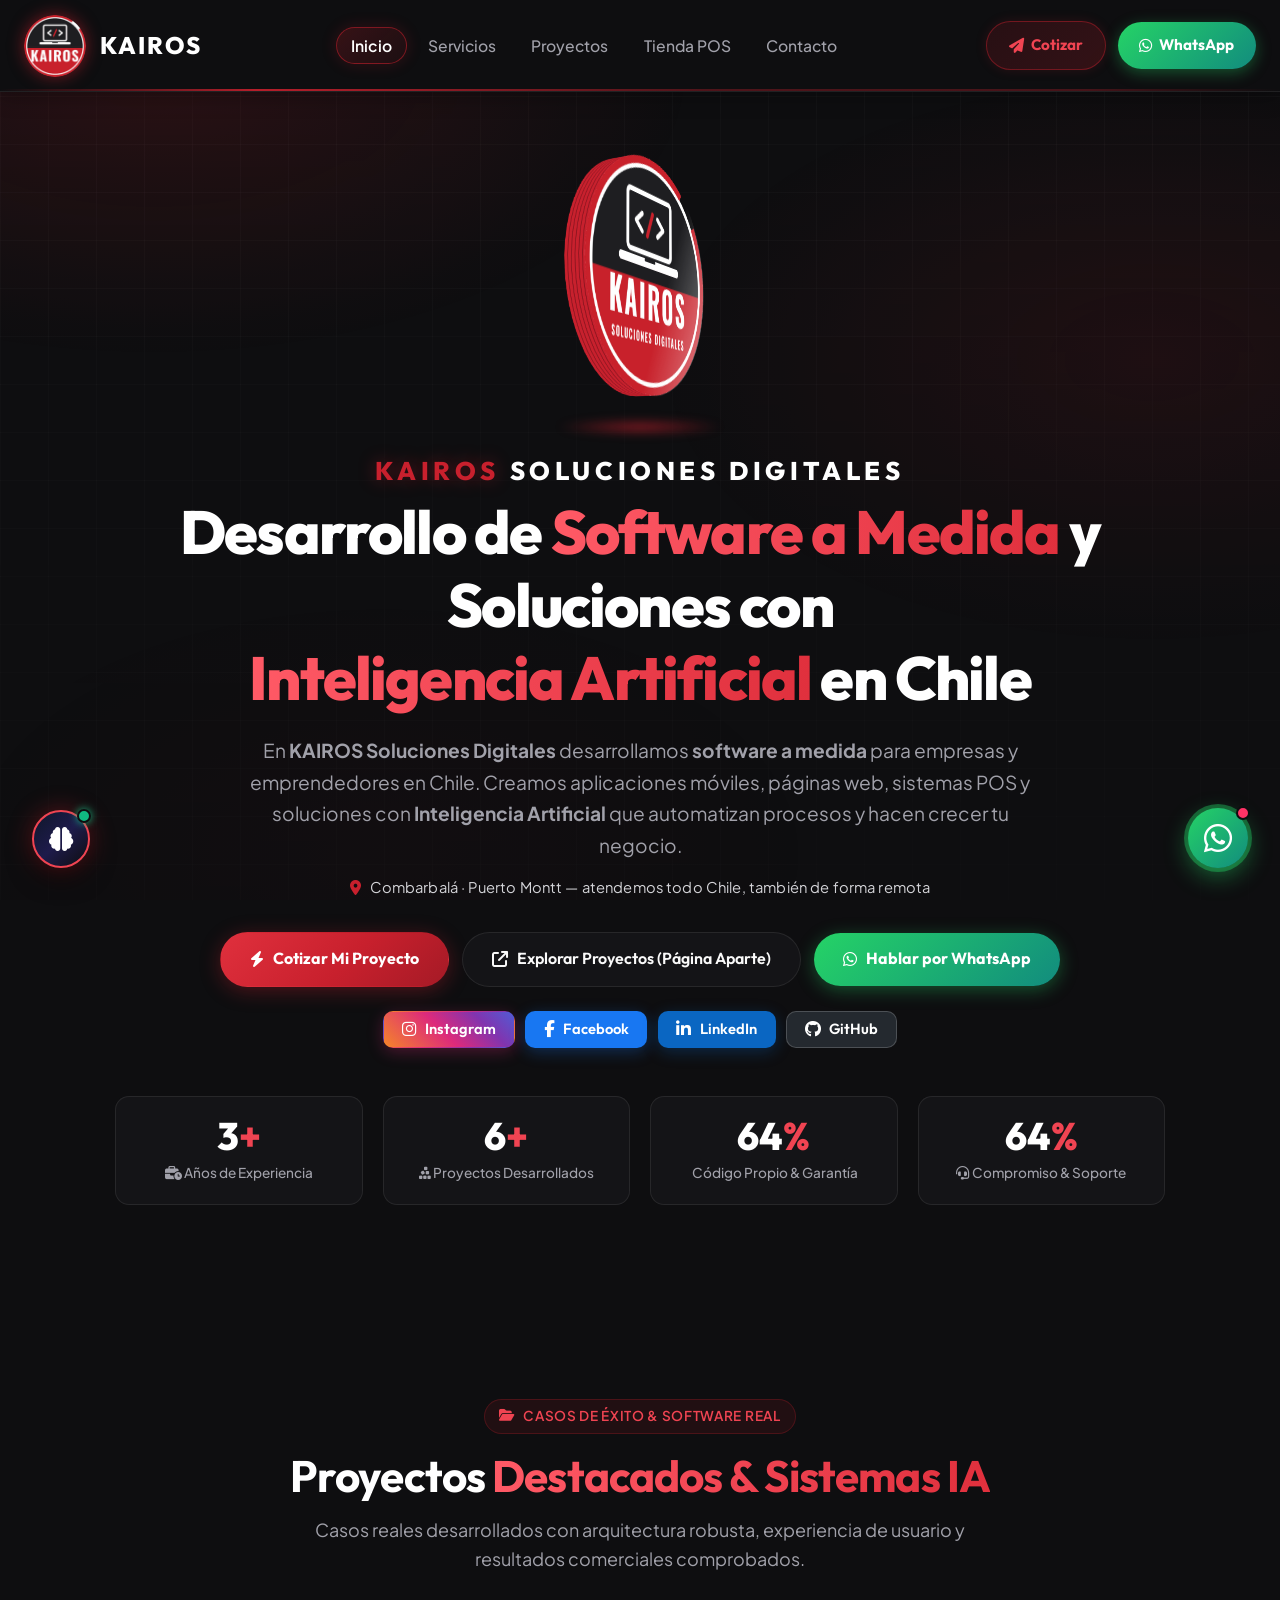
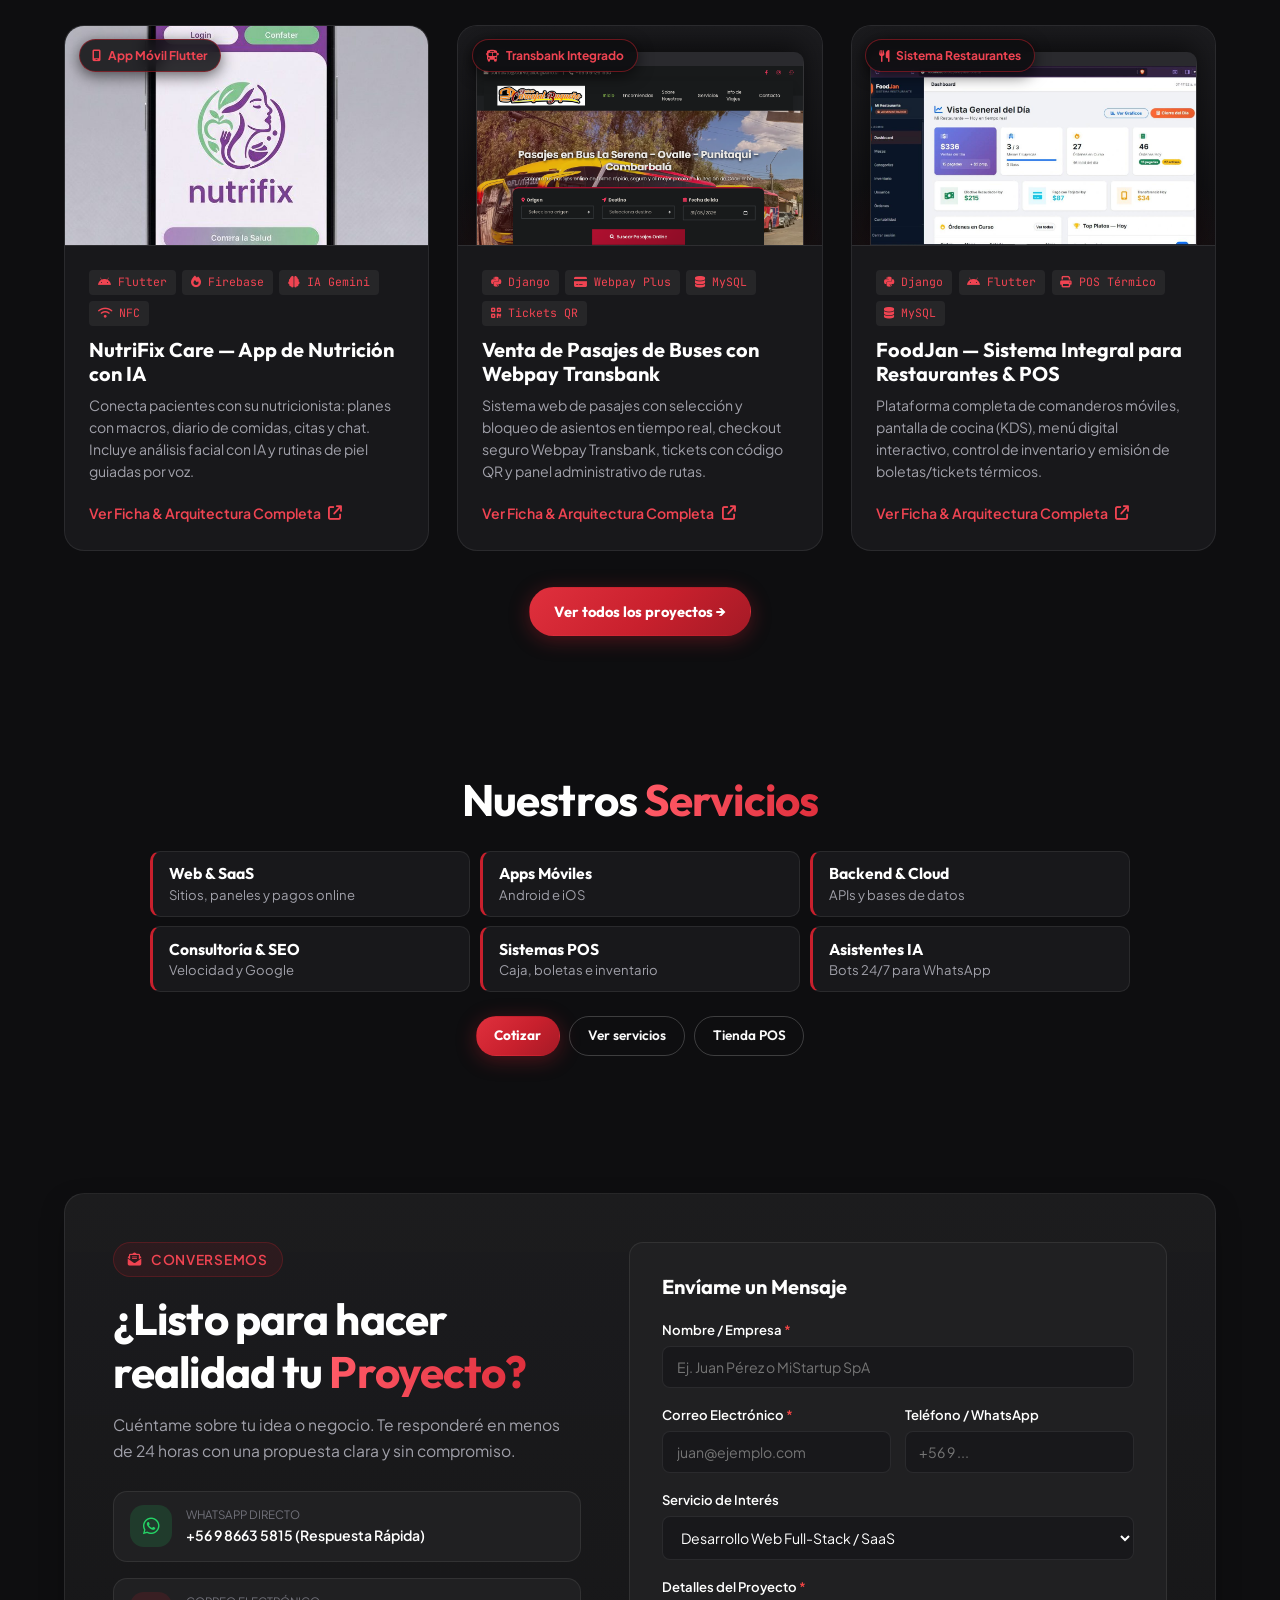
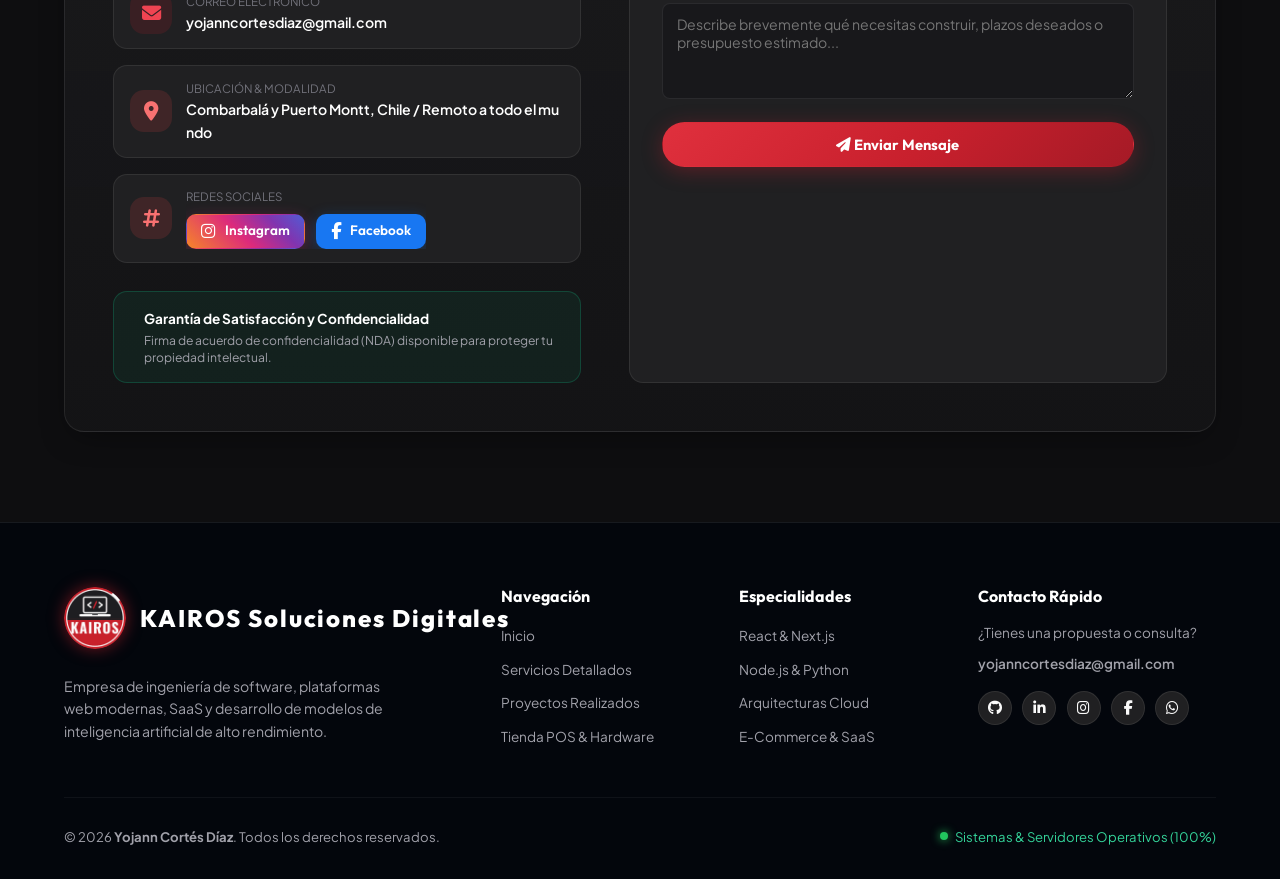
==== commit 56f33eb7: "mejoras" ====
--- a/index.html
+++ b/index.html
@@ -44,7 +44,9 @@
     },
     "sameAs": [
       "https://github.com/YojanCortes",
-      "https://cl.linkedin.com/in/yojanncortes"
+      "https://cl.linkedin.com/in/yojanncortes",
+      "https://www.instagram.com/kairos_soluciones.digitales/",
+      "https://www.facebook.com/people/Kairos-soluciones-digitales/61596643263364/"
     ]
   }
   </script>
@@ -64,7 +66,7 @@
   <link rel="stylesheet" href="https://cdnjs.cloudflare.com/ajax/libs/font-awesome/6.5.2/css/all.min.css">
   
   <!-- Styles -->
-  <link rel="stylesheet" href="styles.css?v=20261118f">
+  <link rel="stylesheet" href="styles.css?v=20261118n">
 </head>
 <body>
 
@@ -74,7 +76,6 @@
       <a href="index.html" class="brand-logo" aria-label="KAIROS Soluciones Digitales - Inicio">
         <div class="logo-aura-wrap">
           <img width="62" height="62" decoding="async" src="logo_kairos_icono.png" alt="KAIROS Soluciones Digitales" class="nav-logo-img">
-          <span class="logo-pulse-ring"></span>
         </div>
         <div class="brand-text-wrap">
           <div class="brand-top-row">
@@ -193,11 +194,20 @@
           <a href="https://wa.me/56986635815?text=Hola%20Yojann,%20quisiera%20consultarte%20sobre%20un%20proyecto%20con%20IA%20y%20software" target="_blank" rel="noopener" class="btn btn-lg btn-whatsapp" title="WhatsApp Directo">
             <i class="fa-brands fa-whatsapp"></i> Hablar por WhatsApp
           </a>
-          <a href="https://github.com/YojanCortes" target="_blank" rel="noopener" class="btn btn-lg btn-icon" title="GitHub">
-            <i class="fa-brands fa-github"></i>
-          </a>
-          <a href="https://cl.linkedin.com/in/yojanncortes" target="_blank" rel="noopener" class="btn btn-lg btn-icon" title="LinkedIn">
-            <i class="fa-brands fa-linkedin-in"></i>
+        </div>
+
+        <div class="social-buttons" aria-label="Redes sociales">
+          <a href="https://www.instagram.com/kairos_soluciones.digitales/" target="_blank" rel="noopener" class="btn-social btn-social--instagram">
+            <i class="fa-brands fa-instagram"></i><span>Instagram</span>
+          </a>
+          <a href="https://www.facebook.com/people/Kairos-soluciones-digitales/61596643263364/" target="_blank" rel="noopener" class="btn-social btn-social--facebook">
+            <i class="fa-brands fa-facebook-f"></i><span>Facebook</span>
+          </a>
+          <a href="https://cl.linkedin.com/in/yojanncortes" target="_blank" rel="noopener" class="btn-social btn-social--linkedin">
+            <i class="fa-brands fa-linkedin-in"></i><span>LinkedIn</span>
+          </a>
+          <a href="https://github.com/YojanCortes" target="_blank" rel="noopener" class="btn-social btn-social--github">
+            <i class="fa-brands fa-github"></i><span>GitHub</span>
           </a>
         </div>
 
@@ -219,102 +229,6 @@
             <div class="metric-number"><span class="counter" data-target="100">0</span><span class="accent-symbol">%</span></div>
             <div class="metric-label"><i class="fa-solid fa-headset"></i> Compromiso & Soporte</div>
           </div>
-        </div>
-
-        <!-- Tech Marquee with AI & Cloud Icons -->
-        <div class="tech-marquee-wrapper">
-          <p class="tech-marquee-label"><i class="fa-solid fa-code"></i> Tecnologías & Soluciones de Inteligencia Artificial que domino:</p>
-          <div class="tech-marquee">
-            <div class="tech-track">
-              <span class="tech-pill"><i class="fa-solid fa-brain" style="color:#f04452;"></i> Modelos IA & LLMs</span>
-              <span class="tech-pill"><i class="fa-solid fa-robot" style="color:#e0303d;"></i> Asistentes NLP & Chatbots</span>
-              <span class="tech-pill"><i class="fa-solid fa-eye" style="color:#10b981;"></i> Visión por Computadora</span>
-              <span class="tech-pill"><i class="fa-brands fa-react"></i> React / Next.js</span>
-              <span class="tech-pill"><i class="fa-brands fa-node-js"></i> Node.js / Express</span>
-              <span class="tech-pill"><i class="fa-brands fa-python"></i> Python / FastAPI / Django</span>
-              <span class="tech-pill"><i class="fa-solid fa-mobile-screen"></i> Flutter iOS & Android</span>
-              <span class="tech-pill"><i class="fa-solid fa-credit-card"></i> Webpay Transbank</span>
-              <span class="tech-pill"><i class="fa-solid fa-database"></i> PostgreSQL / MySQL</span>
-              <span class="tech-pill"><i class="fa-brands fa-docker"></i> Docker & Cloud CI/CD</span>
-              <!-- Repeated for continuous marquee -->
-              <span class="tech-pill"><i class="fa-solid fa-brain" style="color:#f04452;"></i> Modelos IA & LLMs</span>
-              <span class="tech-pill"><i class="fa-solid fa-robot" style="color:#e0303d;"></i> Asistentes NLP & Chatbots</span>
-              <span class="tech-pill"><i class="fa-solid fa-eye" style="color:#10b981;"></i> Visión por Computadora</span>
-              <span class="tech-pill"><i class="fa-brands fa-react"></i> React / Next.js</span>
-              <span class="tech-pill"><i class="fa-brands fa-python"></i> Python / FastAPI / Django</span>
-              <span class="tech-pill"><i class="fa-solid fa-mobile-screen"></i> Flutter iOS & Android</span>
-            </div>
-          </div>
-        </div>
-      </div>
-    </section>
-
-    <!-- Services / Soluciones Section -->
-    <section class="section services-section" id="servicios">
-      <div class="container">
-        <div class="section-header text-center">
-          <span class="section-tag"><i class="fa-solid fa-cubes"></i> Lo que hago por tu negocio</span>
-          <h2 class="section-title">Servicios de <span class="gradient-text">Ingeniería & Desarrollo</span></h2>
-          <p class="section-subtitle">Soluciones tecnológicas a medida, diseñadas con arquitectura robusta, código limpio y rendimiento de clase mundial.</p>
-        </div>
-
-        <div class="services-grid">
-          <div class="service-card">
-            <h3 class="service-title">Desarrollo Web & SaaS</h3>
-            <p class="service-desc">Páginas web, paneles de administración y plataformas con pagos online.</p>
-            <div class="service-footer">
-              <a href="#contacto" class="service-link">Cotizar este servicio &rarr;</a>
-            </div>
-          </div>
-
-          <div class="service-card">
-            <h3 class="service-title">Aplicaciones Móviles</h3>
-            <p class="service-desc">Apps para Android e iOS, rápidas y fáciles de usar, publicadas en las tiendas.</p>
-            <div class="service-footer">
-              <a href="#contacto" class="service-link">Cotizar este servicio &rarr;</a>
-            </div>
-          </div>
-
-          <div class="service-card">
-            <h3 class="service-title">Backend & Cloud</h3>
-            <p class="service-desc">APIs, bases de datos e infraestructura en la nube, seguras y escalables.</p>
-            <div class="service-footer">
-              <a href="#contacto" class="service-link">Cotizar este servicio &rarr;</a>
-            </div>
-          </div>
-
-          <div class="service-card">
-            <h3 class="service-title">Consultoría & SEO</h3>
-            <p class="service-desc">Mejoramos la velocidad, la seguridad y el posicionamiento en Google de tu sitio.</p>
-            <div class="service-footer">
-              <a href="#contacto" class="service-link">Cotizar este servicio &rarr;</a>
-            </div>
-          </div>
-
-          <div class="service-card">
-            <h3 class="service-title">Sistemas POS</h3>
-            <p class="service-desc">Punto de venta con impresión térmica, control de caja e inventario.</p>
-            <div class="service-footer">
-              <a href="productos.html" class="service-link">Ver tienda y equipos &rarr;</a>
-            </div>
-          </div>
-
-          <div class="service-card">
-            <h3 class="service-title">Asistentes con IA</h3>
-            <p class="service-desc">Bots para WhatsApp y web que atienden a tus clientes 24/7.</p>
-            <div class="service-footer">
-              <a href="servicios.html" class="service-link">Ver más detalles &rarr;</a>
-            </div>
-          </div>
-        </div>
-
-        <div style="text-align: center; margin-top: 2.5rem; display: flex; justify-content: center; gap: 1rem; flex-wrap: wrap;">
-          <a href="servicios.html" class="btn btn-primary">
-            <i class="fa-solid fa-layer-group"></i> Ver Todos los Servicios & Planes Detallados
-          </a>
-          <a href="productos.html" class="btn btn-outline">
-            <i class="fa-solid fa-store"></i> Explorar Tienda de Impresoras & Insumos
-          </a>
         </div>
       </div>
     </section>
@@ -335,7 +249,7 @@
           <article class="project-card" data-category="mobile ai">
             <div class="project-img-wrapper">
               <span class="project-badge-live"><i class="fa-solid fa-mobile-screen"></i> App Móvil Flutter</span>
-              <img src="Proyectos/nutrifix/pantallas.jpg" alt="NutriFix Care, app móvil de nutrición y cuidado de la piel con IA" class="project-real-img" loading="lazy" width="608" height="629">
+              <img src="Proyectos/nutrifix/foto_portada.jpg" alt="NutriFix Care: app móvil y tag NFC de nutrición y cuidado de la piel" class="project-real-img" loading="lazy" width="698" height="1250">
               <div class="project-overlay">
                 <a href="proyecto-detalle.html?id=nutrifix" class="btn btn-sm btn-primary">
                   <i class="fa-solid fa-arrow-up-right-from-square"></i> Ver Proyecto en Página Aparte
@@ -429,6 +343,30 @@
       </div>
     </section>
 
+    <!-- Services / Soluciones Section -->
+    <section class="section services-section services-compact" id="servicios">
+      <div class="container">
+        <div class="section-header text-center">
+          <h2 class="section-title">Nuestros <span class="gradient-text">Servicios</span></h2>
+        </div>
+
+        <ul class="svc-mini-grid">
+          <li class="svc-mini"><strong>Web & SaaS</strong><span>Sitios, paneles y pagos online</span></li>
+          <li class="svc-mini"><strong>Apps Móviles</strong><span>Android e iOS</span></li>
+          <li class="svc-mini"><strong>Backend & Cloud</strong><span>APIs y bases de datos</span></li>
+          <li class="svc-mini"><strong>Consultoría & SEO</strong><span>Velocidad y Google</span></li>
+          <li class="svc-mini"><strong>Sistemas POS</strong><span>Caja, boletas e inventario</span></li>
+          <li class="svc-mini"><strong>Asistentes IA</strong><span>Bots 24/7 para WhatsApp</span></li>
+        </ul>
+
+        <div class="svc-mini-actions">
+          <a href="#contacto" class="btn btn-sm btn-primary">Cotizar</a>
+          <a href="servicios.html" class="btn btn-sm btn-outline">Ver servicios</a>
+          <a href="productos.html" class="btn btn-sm btn-outline">Tienda POS</a>
+        </div>
+      </div>
+    </section>
+
     <!-- Modal for Project Details -->
     <div class="modal-backdrop" id="projectModal">
       <div class="modal-card">
@@ -438,128 +376,6 @@
         </div>
       </div>
     </div>
-
-    <!-- About Me / Sobre Mí Section -->
-    <section class="section about-section" id="sobre-mi">
-      <div class="container">
-        <div class="about-grid">
-          <div class="about-visual">
-            <div class="avatar-card">
-              <div class="avatar-glow"></div>
-              <div class="avatar-inner">
-                <div class="code-badge-top">KAIROS</div>
-                <div class="avatar-logo-sphere">
-                  <img src="logo_kairos.png" alt="Logo KAIROS Soluciones Digitales" class="avatar-company-logo" width="640" height="640" loading="lazy" decoding="async">
-                </div>
-                <h3 class="avatar-name">KAIROS Soluciones Digitales</h3>
-                <p class="avatar-title">Fundador & CEO: Yojann Cortés Díaz (Ing. Informático)</p>
-                <div class="avatar-socials">
-                  <a href="https://github.com/YojanCortes" target="_blank" rel="noopener"><i class="fa-brands fa-github"></i></a>
-                  <a href="https://cl.linkedin.com/in/yojanncortes" target="_blank" rel="noopener"><i class="fa-brands fa-linkedin-in"></i></a>
-                  <a href="mailto:yojanncortesdiaz@gmail.com"><i class="fa-solid fa-envelope"></i></a>
-                </div>
-                <div class="experience-badge">
-                  <i class="fa-solid fa-certificate"></i> +4 Años de Experiencia Profesional
-                </div>
-              </div>
-            </div>
-          </div>
-
-          <div class="about-text-content">
-            <span class="section-tag"><i class="fa-solid fa-id-card"></i> Perfil Profesional</span>
-            <h2 class="section-title">Pasión por la <span class="gradient-text">Ingeniería de Software</span> bien hecha</h2>
-            <p class="about-paragraph">
-              Soy <strong>Yojann Cortés Díaz</strong>, Ingeniero Informático enfocado en la creación de aplicaciones web, móviles y sistemas escalables. Durante los últimos <strong>4 años</strong> he trabajado en el ciclo de vida completo del desarrollo de software: desde el levantamiento de requerimientos y diseño de arquitectura, hasta la codificación frontend/backend, despliegue cloud y optimización.
-            </p>
-            <p class="about-paragraph">
-              Somos liderados por <strong>Yojann Cortés Díaz</strong>, Ingeniero Informático y CEO, con experiencia en proyectos reales de gestión, reservas, inventario y control de calidad. Cada solución se diseña según lo que tu empresa necesita, no con plantillas genéricas.
-            </p>
-
-            <div class="about-highlights-grid">
-              <div class="highlight-item">
-                <i class="fa-solid fa-graduation-cap highlight-icon"></i>
-                <div class="highlight-info">
-                  <h4>Formación Académica</h4>
-                  <p>Ingeniería Informática y Telecomunicaciones (Duoc UC) & Bachelor of Computer Science (IACC).</p>
-                </div>
-              </div>
-              <div class="highlight-item">
-                <i class="fa-solid fa-industry highlight-icon"></i>
-                <div class="highlight-info">
-                  <h4>Experiencia Industrial & Corporativa</h4>
-                  <p>Desarrollo de sistemas de automatización, IoT e IA en Productos Torre S.A. y clientes B2B.</p>
-                </div>
-              </div>
-              <div class="highlight-item">
-                <i class="fa-solid fa-mobile-screen-button highlight-icon"></i>
-                <div class="highlight-info">
-                  <h4>Desarrollo Full-Stack & Móvil</h4>
-                  <p>Flutter, Dart, Python (Django/FastAPI), Java SE (Swing/JDBC), React, Node.js y MySQL/Postgres.</p>
-                </div>
-              </div>
-              <div class="highlight-item">
-                <i class="fa-solid fa-handshake highlight-icon"></i>
-                <div class="highlight-info">
-                  <h4>KAIROS Soluciones Digitales</h4>
-                  <p>Marca de Desarrollo Digital Yojann Brandon Cortes Diaz E.I.R.L., empresa constituida formalmente para contratos y facturación de proyectos de software y hardware POS.</p>
-                </div>
-              </div>
-            </div>
-
-            <div class="about-cta-row">
-              <a href="#contacto" class="btn btn-primary">
-                <i class="fa-solid fa-paper-plane"></i> Cotizar con Yojann
-              </a>
-              <a href="https://cl.linkedin.com/in/yojanncortes" target="_blank" rel="noopener" class="btn btn-glass">
-                <i class="fa-brands fa-linkedin-in"></i> Ver Perfil LinkedIn
-              </a>
-              <a href="https://wa.me/56986635815?text=Hola%20Yojann,%20quisiera%20agendar%20una%20reunion%20técnica" target="_blank" rel="noopener" class="btn btn-outline">
-                <i class="fa-brands fa-whatsapp"></i> Hablar Directo
-              </a>
-            </div>
-          </div>
-        </div>
-      </div>
-    </section>
-
-    <!-- Work Process Section -->
-    <section class="section process-section" id="proceso">
-      <div class="container">
-        <div class="section-header text-center">
-          <span class="section-tag"><i class="fa-solid fa-diagram-project"></i> Flujo de Trabajo Profesional</span>
-          <h2 class="section-title">¿Cómo <span class="gradient-text">Trabajamos Juntos?</span></h2>
-          <p class="section-subtitle">Metodología ágil, entregas transparentes y comunicación constante en cada etapa.</p>
-        </div>
-
-        <div class="process-steps-grid">
-          <div class="process-step-card">
-            <div class="step-badge">Paso 01</div>
-            <h4 class="step-title">Levantamiento & Alcance</h4>
-            <p class="step-desc">Analizamos tus objetivos, requerimientos técnicos y definimos el cronograma con presupuesto cerrado.</p>
-          </div>
-          <div class="process-step-card">
-            <div class="step-badge">Paso 02</div>
-            <h4 class="step-title">Diseño UX/UI & Prototipo</h4>
-            <p class="step-desc">Diseñamos la estructura interactiva y la identidad visual para validar flujos antes del código.</p>
-          </div>
-          <div class="process-step-card">
-            <div class="step-badge">Paso 03</div>
-            <h4 class="step-title">Desarrollo Sprint a Sprint</h4>
-            <p class="step-desc">Construcción modular con entregas parciales y testing continuo en ambiente de pruebas.</p>
-          </div>
-          <div class="process-step-card">
-            <div class="step-badge">Paso 04</div>
-            <h4 class="step-title">Despliegue & Producción</h4>
-            <p class="step-desc">Lanzamiento en servidores de producción, configuración de dominio, SSL y auditoría final.</p>
-          </div>
-          <div class="process-step-card">
-            <div class="step-badge">Paso 05</div>
-            <h4 class="step-title">Garantía & Soporte</h4>
-            <p class="step-desc">30 días de garantía total post-entrega y opciones de mantenimiento evolutivo continuo.</p>
-          </div>
-        </div>
-      </div>
-    </section>
 
     <!-- Contact & Direct Call to Action Section -->
     <section class="section contact-section" id="contacto">
@@ -596,6 +412,21 @@
                   <span class="value">Combarbalá y Puerto Montt, Chile / Remoto a todo el mundo</span>
                 </div>
               </div>
+
+              <div class="contact-item">
+                <div class="contact-icon location"><i class="fa-solid fa-hashtag"></i></div>
+                <div class="contact-meta">
+                  <span class="label">Redes Sociales</span>
+                  <div class="social-buttons social-buttons--left">
+                    <a href="https://www.instagram.com/kairos_soluciones.digitales/" target="_blank" rel="noopener" class="btn-social btn-social--instagram">
+                      <i class="fa-brands fa-instagram"></i><span>Instagram</span>
+                    </a>
+                    <a href="https://www.facebook.com/people/Kairos-soluciones-digitales/61596643263364/" target="_blank" rel="noopener" class="btn-social btn-social--facebook">
+                      <i class="fa-brands fa-facebook-f"></i><span>Facebook</span>
+                    </a>
+                  </div>
+                </div>
+              </div>
             </div>
 
             <div class="guarantee-box">
@@ -700,6 +531,8 @@
           <div class="footer-social-icons">
             <a href="https://github.com/YojanCortes" target="_blank" rel="noopener" aria-label="GitHub"><i class="fa-brands fa-github"></i></a>
             <a href="https://cl.linkedin.com/in/yojanncortes" target="_blank" rel="noopener" aria-label="LinkedIn"><i class="fa-brands fa-linkedin-in"></i></a>
+            <a href="https://www.instagram.com/kairos_soluciones.digitales/" target="_blank" rel="noopener" aria-label="Instagram"><i class="fa-brands fa-instagram"></i></a>
+            <a href="https://www.facebook.com/people/Kairos-soluciones-digitales/61596643263364/" target="_blank" rel="noopener" aria-label="Facebook"><i class="fa-brands fa-facebook-f"></i></a>
             <a href="https://wa.me/56986635815?text=Hola%20Yojann" target="_blank" rel="noopener" aria-label="WhatsApp"><i class="fa-brands fa-whatsapp"></i></a>
           </div>
         </div>
@@ -725,6 +558,6 @@
   </a>
 
   <!-- Scripts -->
-  <script src="main.js?v=20261118f"></script>
+  <script src="main.js?v=20261118n"></script>
 </body>
 </html>
--- a/styles.css
+++ b/styles.css
@@ -304,13 +304,8 @@
 }
 
 .pulse-btn {
-  animation: subtlePulse 3s infinite;
-}
-
-@keyframes subtlePulse {
-  0%, 100% { box-shadow: 0 4px 20px rgba(200, 32, 45, 0.35); }
-  50% { box-shadow: 0 4px 30px rgba(200, 32, 45, 0.65); }
-}
+}
+
 
 /* ----------------- Header & Navigation ----------------- */
 .site-header {
@@ -320,10 +315,7 @@
   width: 100%;
   height: var(--header-height);
   z-index: 1000;
-  transition: all var(--transition-normal);
-  background: rgba(14, 14, 16, 0.85);
-  backdrop-filter: blur(20px) saturate(180%);
-  -webkit-backdrop-filter: blur(20px) saturate(180%);
+  background: #0e0e10;
   border-bottom: 1px solid rgba(255, 255, 255, 0.08);
   box-shadow: 0 4px 20px rgba(0, 0, 0, 0.3);
 }
@@ -392,26 +384,7 @@
   z-index: 2;
 }
 
-.logo-pulse-ring {
-  position: absolute;
-  inset: -3px;
-  border-radius: 50%;
-  background: radial-gradient(circle, rgba(200, 32, 45, 0.4) 0%, transparent 70%);
-  z-index: 1;
-  animation: logoAuraPulse 3s infinite ease-in-out;
-  pointer-events: none;
-}
-
-@keyframes logoAuraPulse {
-  0%, 100% {
-    transform: scale(0.95);
-    opacity: 0.35;
-  }
-  50% {
-    transform: scale(1.15);
-    opacity: 0.8;
-  }
-}
+
 
 .brand-logo:hover .nav-logo-img {
   transform: scale(1.06);
@@ -610,21 +583,8 @@
   border-radius: 50%;
   background: #10b981;
   box-shadow: 0 0 8px #10b981;
-  animation: pulseGreenLive 2s infinite cubic-bezier(0.455, 0.03, 0.515, 0.955);
   display: inline-block;
   flex-shrink: 0;
-}
-
-@keyframes pulseGreenLive {
-  0%, 100% {
-    transform: scale(0.9);
-    opacity: 0.8;
-  }
-  50% {
-    transform: scale(1.3);
-    opacity: 1;
-    box-shadow: 0 0 12px #10b981;
-  }
 }
 
 .btn-nav-quote {
@@ -761,15 +721,9 @@
   border-radius: 50%;
   background-color: var(--accent-emerald);
   box-shadow: 0 0 10px var(--accent-emerald);
-  animation: pulseDot 2s infinite;
   flex-shrink: 0;
 }
 
-@keyframes pulseDot {
-  0% { transform: scale(0.95); opacity: 0.8; }
-  50% { transform: scale(1.3); opacity: 1; box-shadow: 0 0 14px var(--accent-emerald); }
-  100% { transform: scale(0.95); opacity: 0.8; }
-}
 
 .hero-title {
   font-size: clamp(2rem, 5.5vw, 3.8rem);
@@ -840,62 +794,6 @@
   font-size: clamp(0.75rem, 1.4vw, 0.85rem);
   color: var(--text-muted);
   font-weight: 500;
-}
-
-/* Tech Marquee */
-.tech-marquee-wrapper {
-  width: 100%;
-  max-width: 1000px;
-}
-
-.tech-marquee-label {
-  font-size: 0.8rem;
-  color: var(--text-subtle);
-  text-transform: uppercase;
-  letter-spacing: 0.08em;
-  margin-bottom: 0.85rem;
-  font-family: var(--font-mono);
-}
-
-.tech-marquee {
-  overflow: hidden;
-  position: relative;
-  mask-image: linear-gradient(to right, transparent, black 12%, black 88%, transparent);
-  -webkit-mask-image: linear-gradient(to right, transparent, black 12%, black 88%, transparent);
-}
-
-.tech-track {
-  display: flex;
-  gap: 0.75rem;
-  width: max-content;
-  animation: scrollMarquee 26s linear infinite;
-}
-
-.tech-track:hover {
-  animation-play-state: paused;
-}
-
-@keyframes scrollMarquee {
-  0% { transform: translateX(0); }
-  100% { transform: translateX(-50%); }
-}
-
-.tech-pill {
-  display: inline-flex;
-  align-items: center;
-  gap: 0.45rem;
-  padding: 0.45rem 1rem;
-  background: var(--bg-surface-elevated);
-  border: 1px solid var(--border-glass);
-  border-radius: var(--radius-pill);
-  font-size: 0.82rem;
-  color: var(--text-main);
-  font-weight: 500;
-  white-space: nowrap;
-}
-
-.tech-pill i {
-  color: var(--primary);
 }
 
 /* ----------------- Services Section ----------------- */
@@ -1399,178 +1297,6 @@
   padding: clamp(1.25rem, 4vw, 2.25rem);
 }
 
-/* ----------------- About Me Section ----------------- */
-.about-grid {
-  display: grid;
-  grid-template-columns: 0.9fr 1.3fr;
-  gap: clamp(2rem, 4vw, 3.5rem);
-  align-items: center;
-}
-
-.avatar-card {
-  position: relative;
-  width: 100%;
-  max-width: 420px;
-  margin: 0 auto;
-}
-
-.avatar-glow {
-  position: absolute;
-  inset: -10px;
-  background: var(--grad-primary);
-  border-radius: var(--radius-lg);
-  filter: blur(25px);
-  opacity: 0.3;
-  z-index: 0;
-}
-
-.avatar-inner {
-  position: relative;
-  z-index: 1;
-  background: var(--bg-surface-elevated);
-  border: 1px solid var(--border-glass);
-  border-radius: var(--radius-lg);
-  padding: clamp(2rem, 4vw, 2.75rem) 1.5rem;
-  text-align: center;
-  display: flex;
-  flex-direction: column;
-  align-items: center;
-}
-
-.code-badge-top {
-  position: absolute;
-  top: 0.9rem;
-  left: 1.1rem;
-  font-family: var(--font-mono);
-  font-size: 0.75rem;
-  color: var(--primary);
-}
-
-.avatar-logo-sphere, .avatar-icon-sphere {
-  width: 110px;
-  height: 110px;
-  border-radius: 50%;
-  border: 2px solid var(--primary);
-  display: flex;
-  align-items: center;
-  justify-content: center;
-  margin-bottom: 1.25rem;
-  box-shadow: 0 0 25px rgba(200, 32, 45, 0.4);
-  overflow: hidden;
-  background: #18181b;
-}
-
-.avatar-company-logo {
-  width: 100%;
-  height: 100%;
-  object-fit: cover;
-  transition: transform var(--transition-fast);
-}
-
-.avatar-card:hover .avatar-company-logo {
-  transform: scale(1.08);
-}
-
-.avatar-name {
-  font-size: clamp(1.3rem, 3vw, 1.55rem);
-  margin-bottom: 0.25rem;
-}
-
-.avatar-title {
-  color: var(--text-muted);
-  font-size: 0.9rem;
-  margin-bottom: 1.25rem;
-}
-
-.avatar-socials {
-  display: flex;
-  gap: 0.75rem;
-  margin-bottom: 1.5rem;
-}
-
-.avatar-socials a {
-  width: 38px;
-  height: 38px;
-  border-radius: 50%;
-  background: var(--bg-surface);
-  border: 1px solid var(--border-glass);
-  display: flex;
-  align-items: center;
-  justify-content: center;
-  color: var(--text-main);
-  font-size: 0.95rem;
-}
-
-.avatar-socials a:hover {
-  color: var(--primary);
-  border-color: var(--primary);
-  transform: translateY(-2px);
-}
-
-.experience-badge {
-  display: inline-flex;
-  align-items: center;
-  gap: 0.45rem;
-  font-size: 0.8rem;
-  font-weight: 600;
-  color: #34d399;
-  background: rgba(16, 185, 129, 0.12);
-  border: 1px solid rgba(16, 185, 129, 0.3);
-  padding: 0.45rem 0.9rem;
-  border-radius: var(--radius-pill);
-}
-
-.about-paragraph {
-  font-size: clamp(0.95rem, 1.8vw, 1.05rem);
-  margin-bottom: 1.1rem;
-  line-height: 1.65;
-}
-
-.skills-showcase {
-  margin-top: 1.75rem;
-}
-
-.skills-title {
-  font-size: 1rem;
-  margin-bottom: 1rem;
-}
-
-.skills-bars {
-  display: flex;
-  flex-direction: column;
-  gap: 0.95rem;
-}
-
-.skill-bar-header {
-  display: flex;
-  justify-content: space-between;
-  font-size: 0.85rem;
-  margin-bottom: 0.35rem;
-  font-weight: 500;
-  gap: 0.5rem;
-}
-
-.skill-bar-header span:last-child {
-  color: var(--primary);
-  font-family: var(--font-mono);
-}
-
-.progress-track {
-  width: 100%;
-  height: 7px;
-  background: var(--bg-surface-elevated);
-  border-radius: var(--radius-pill);
-  overflow: hidden;
-  border: 1px solid var(--border-glass);
-}
-
-.progress-fill {
-  height: 100%;
-  background: var(--grad-primary);
-  border-radius: var(--radius-pill);
-  transition: width 1.2s cubic-bezier(0.16, 1, 0.3, 1);
-}
-
 /* ----------------- Process Section ----------------- */
 .process-steps-grid {
   display: grid;
@@ -1578,7 +1304,8 @@
   gap: 1.25rem;
 }
 
-.process-card {
+.process-card,
+.process-step-card {
   background: var(--bg-surface-elevated);
   border: 1px solid var(--border-glass);
   border-radius: var(--radius-md);
@@ -1587,7 +1314,8 @@
   transition: all var(--transition-normal);
 }
 
-.process-card:hover {
+.process-card:hover,
+.process-step-card:hover {
   transform: translateY(-5px);
   border-color: rgba(200, 32, 45, 0.3);
   box-shadow: var(--shadow-glow);
@@ -1940,10 +1668,6 @@
 @media (max-width: 1024px) {
   .hero-metrics {
     grid-template-columns: repeat(2, 1fr);
-  }
-  .about-grid {
-    grid-template-columns: 1fr;
-    text-align: center;
   }
   .skills-bars {
     text-align: left;
@@ -2730,7 +2454,6 @@
   border-radius: 50%;
   background: rgba(37, 211, 102, 0.4);
   z-index: -1;
-  animation: wa-pulse 2s infinite cubic-bezier(0.455, 0.03, 0.515, 0.955);
 }
 
 .whatsapp-float-badge {
@@ -2772,21 +2495,6 @@
   color: #ffffff;
 }
 
-@keyframes wa-pulse {
-  0% {
-    transform: scale(0.95);
-    opacity: 0.8;
-  }
-  50% {
-    transform: scale(1.3);
-    opacity: 0;
-  }
-  100% {
-    transform: scale(0.95);
-    opacity: 0;
-  }
-}
-
 @media (max-width: 768px) {
   .whatsapp-float-wrap {
     bottom: 1.5rem;
@@ -2815,17 +2523,7 @@
   padding: 2px !important;
 }
 
-.avatar-logo-sphere {
-  background: #ffffff !important;
-  border: 3.5px solid #ffffff !important;
-  box-shadow: 0 0 30px rgba(255, 255, 255, 0.55), 0 0 50px rgba(200, 32, 45, 0.4) !important;
-  padding: 6px !important;
-}
-
-.avatar-company-logo {
-  object-fit: contain !important;
-  background: transparent !important;
-}
+
 
 /* AI Neural Badge & Cyber Glowing Accents */
 .hero-badge.ai-badge {
@@ -2843,13 +2541,8 @@
   border-radius: 50%;
   background: #f04452;
   box-shadow: 0 0 10px #f04452;
-  animation: aiPulse 1.8s infinite ease-in-out;
-}
-
-@keyframes aiPulse {
-  0%, 100% { transform: scale(1); opacity: 1; filter: drop-shadow(0 0 4px #f04452); }
-  50% { transform: scale(1.4); opacity: 0.6; filter: drop-shadow(0 0 12px #e0303d); }
-}
+}
+
 
 .ai-pill-tag {
   display: inline-flex;
@@ -2924,14 +2617,9 @@
   display: flex;
   flex-direction: column;
   gap: 0.4rem;
-  animation: floatBubble 4s infinite ease-in-out;
   cursor: pointer;
 }
 
-@keyframes floatBubble {
-  0%, 100% { transform: translateY(0); }
-  50% { transform: translateY(-5px); }
-}
 
 .ai-copilot-proactive-bubble .bubble-header {
   display: flex;
@@ -3206,9 +2894,6 @@
   box-shadow: 0 0 24px rgba(200, 32, 45, 0.85) !important;
 }
 
-.logo-pulse-ring {
-  background: radial-gradient(circle, rgba(200, 32, 45, 0.45) 0%, transparent 70%);
-}
 
 .logo-main-text {
   letter-spacing: 0.06em;
@@ -3222,12 +2907,6 @@
   margin-left: 0.2rem;
 }
 
-.avatar-logo-sphere {
-  background: transparent !important;
-  border: none !important;
-  padding: 0 !important;
-  box-shadow: 0 0 30px rgba(200, 32, 45, 0.55), 0 0 55px rgba(200, 32, 45, 0.25) !important;
-}
 
 @media (max-width: 480px) {
   .logo-tagline { display: none; }
@@ -3255,7 +2934,6 @@
   width: var(--coin);
   height: var(--coin);
   transform-style: preserve-3d;
-  animation: kairosFloat 4s ease-in-out infinite;
 }
 
 .kairos-3d-coin {
@@ -3306,7 +2984,6 @@
   transform: translateZ(calc(var(--thick) / 2 + 1px));
   background: linear-gradient(115deg, transparent 30%, rgba(255, 255, 255, 0.4) 47%, transparent 60%);
   background-size: 250% 100%;
-  animation: kairosShine 3.5s ease-in-out infinite;
   pointer-events: none;
   backface-visibility: hidden;
 }
@@ -3321,28 +2998,15 @@
   border-radius: 50%;
   background: radial-gradient(ellipse, rgba(200, 32, 45, 0.6) 0%, transparent 70%);
   filter: blur(4px);
-  animation: kairosShadow 4s ease-in-out infinite;
-}
-
-@keyframes kairosFloat {
-  0%, 100% { transform: translateY(0); }
-  50% { transform: translateY(-16px); }
-}
+}
+
 
 @keyframes kairosSpin360 {
   from { transform: rotateX(10deg) rotateY(0deg); }
   to   { transform: rotateX(10deg) rotateY(360deg); }
 }
 
-@keyframes kairosShine {
-  0%, 100% { background-position: 120% 0; }
-  50% { background-position: -20% 0; }
-}
-
-@keyframes kairosShadow {
-  0%, 100% { transform: translateX(-50%) scale(1); opacity: 0.9; }
-  50% { transform: translateX(-50%) scale(0.75); opacity: 0.5; }
-}
+
 
 
 .hero-brand {
@@ -3373,16 +3037,10 @@
 @media (min-width: 961px) {
   :root { --header-height: 92px; }
 
-  .site-header {
-    transition: height 0.3s ease, background 0.3s ease, box-shadow 0.3s ease;
-  }
-
   .site-header::after {
     height: 2px;
     background: linear-gradient(90deg, transparent 0%, rgba(200, 32, 45, 0.9) 20%, rgba(200, 32, 45, 0.35) 55%, rgba(200, 32, 45, 0.3) 85%, transparent 100%);
   }
-
-  .site-header.scrolled { height: 74px; }
 
   .nav-container { gap: 1.5rem; }
 
@@ -3392,13 +3050,6 @@
   .nav-logo-img {
     width: 62px;
     height: 62px;
-    transition: width 0.3s ease, height 0.3s ease, transform 0.2s ease, box-shadow 0.2s ease;
-  }
-
-  .site-header.scrolled .logo-aura-wrap,
-  .site-header.scrolled .nav-logo-img {
-    width: 50px;
-    height: 50px;
   }
 
   .logo-main-text { font-size: 1.5rem; letter-spacing: 0.08em; }
@@ -3591,3 +3242,232 @@
 @media (max-width: 768px) {
   .media-stage { height: 320px; padding: 18px; }
 }
+
+/* Fotografía de producto (archivos "foto_..."): ocupa todo el espacio, sin marco */
+.project-img-wrapper img[data-device="photo"],
+.cuadro-img-wrapper img[data-device="photo"] {
+  width: 100%;
+  height: 100%;
+  object-fit: cover;
+  object-position: 50% 38%;
+  align-self: stretch;
+  border: 0;
+  border-radius: 0;
+}
+
+.project-card:hover .project-img-wrapper img[data-device="photo"],
+.project-cuadro-card:hover .cuadro-img-wrapper img[data-device="photo"] {
+  transform: scale(1.04);
+}
+
+.media-stage:has(img[data-device="photo"]) { padding: 0; }
+
+.media-stage .main-project-image[data-device="photo"] {
+  width: 100%;
+  height: 100%;
+  object-fit: contain;
+  background: #e9e9ec;
+}
+
+/* ==========================================================================
+   Botones de redes sociales: rectángulo con ícono, texto y color de cada red
+   ========================================================================== */
+.social-buttons {
+  display: flex;
+  flex-wrap: wrap;
+  justify-content: center;
+  gap: 0.65rem;
+  margin: -2rem 0 3rem;
+}
+
+.social-buttons--left {
+  justify-content: flex-start;
+  margin: 0.45rem 0 0;
+}
+
+.btn-social {
+  display: inline-flex;
+  align-items: center;
+  gap: 0.55rem;
+  padding: 0.6rem 1.1rem;
+  border-radius: 10px;
+  font-family: var(--font-heading);
+  font-size: 0.92rem;
+  font-weight: 600;
+  color: #ffffff;
+  text-decoration: none;
+  line-height: 1;
+  border: 1px solid transparent;
+  transition: transform 0.2s ease, filter 0.2s ease, box-shadow 0.2s ease;
+}
+
+.btn-social i { font-size: 1.05rem; }
+
+.btn-social:hover {
+  color: #ffffff;
+  transform: translateY(-2px);
+  filter: brightness(1.08);
+}
+
+.btn-social--instagram {
+  background: linear-gradient(45deg, #f58529 0%, #dd2a7b 45%, #8134af 75%, #515bd4 100%);
+  box-shadow: 0 4px 16px rgba(221, 42, 123, 0.3);
+}
+
+.btn-social--facebook {
+  background: #1877f2;
+  box-shadow: 0 4px 16px rgba(24, 119, 242, 0.3);
+}
+
+.btn-social--linkedin {
+  background: #0a66c2;
+  box-shadow: 0 4px 16px rgba(10, 102, 194, 0.3);
+}
+
+.btn-social--github {
+  background: #24292f;
+  border-color: rgba(255, 255, 255, 0.18);
+}
+
+.contact-meta .social-buttons .btn-social {
+  font-size: 0.85rem;
+  padding: 0.5rem 0.9rem;
+}
+
+@media (max-width: 480px) {
+  .social-buttons { margin-top: -1.5rem; }
+  .btn-social { padding: 0.55rem 0.9rem; font-size: 0.86rem; }
+}
+
+/* ==========================================================================
+   Servicios compactos (inicio)
+   ========================================================================== */
+.services-compact { padding: 3rem 0; }
+.services-compact .section-header { margin-bottom: 1.5rem; }
+
+.svc-mini-grid {
+  list-style: none;
+  margin: 0 auto;
+  padding: 0;
+  max-width: 980px;
+  display: grid;
+  grid-template-columns: repeat(3, 1fr);
+  gap: 0.6rem;
+}
+
+.svc-mini {
+  display: flex;
+  flex-direction: column;
+  gap: 0.15rem;
+  padding: 0.8rem 1rem;
+  background: var(--bg-surface);
+  border: 1px solid var(--border-glass);
+  border-left: 3px solid var(--brand-red);
+  border-radius: 10px;
+}
+
+.svc-mini strong {
+  font-family: var(--font-heading);
+  font-size: 0.98rem;
+  color: #ffffff;
+  line-height: 1.2;
+}
+
+.svc-mini span {
+  font-size: 0.82rem;
+  color: var(--text-muted);
+  line-height: 1.3;
+}
+
+.svc-mini-actions {
+  display: flex;
+  justify-content: center;
+  flex-wrap: wrap;
+  gap: 0.6rem;
+  margin-top: 1.5rem;
+}
+
+@media (max-width: 768px) {
+  .svc-mini-grid { grid-template-columns: repeat(2, 1fr); }
+}
+
+@media (max-width: 380px) {
+  .svc-mini { padding: 0.7rem 0.8rem; }
+  .svc-mini strong { font-size: 0.9rem; }
+}
+
+/* ==========================================================================
+   Especialidades compactas (servicios.html)
+   ========================================================================== */
+.svc-card-grid {
+  display: grid;
+  grid-template-columns: repeat(3, 1fr);
+  gap: 0.75rem;
+  max-width: 1080px;
+  margin: 0 auto;
+}
+
+.svc-card {
+  display: flex;
+  flex-direction: column;
+  gap: 0.45rem;
+  padding: 1rem 1.1rem;
+  background: var(--bg-surface);
+  border: 1px solid var(--border-glass);
+  border-top: 3px solid var(--brand-red);
+  border-radius: 10px;
+}
+
+.svc-card h3 {
+  font-size: 1.05rem;
+  color: #ffffff;
+  margin: 0;
+}
+
+.svc-card p {
+  font-size: 0.85rem;
+  color: var(--text-muted);
+  line-height: 1.4;
+  margin: 0;
+}
+
+.svc-tags {
+  display: flex;
+  flex-wrap: wrap;
+  gap: 0.3rem;
+}
+
+.svc-tags span {
+  font-size: 0.72rem;
+  padding: 0.15rem 0.5rem;
+  border-radius: 999px;
+  background: rgba(200, 32, 45, 0.12);
+  color: #fca5a5;
+  white-space: nowrap;
+}
+
+.svc-link {
+  margin-top: auto;
+  padding-top: 0.2rem;
+  font-size: 0.85rem;
+  font-weight: 600;
+  color: var(--primary);
+  text-decoration: none;
+}
+
+.svc-link:hover { color: #ffffff; }
+
+@media (max-width: 900px) {
+  .svc-card-grid { grid-template-columns: repeat(2, 1fr); }
+}
+
+@media (max-width: 520px) {
+  .svc-card-grid { gap: 0.5rem; }
+  .svc-card { padding: 0.8rem; gap: 0.35rem; }
+  .svc-card h3 { font-size: 0.95rem; }
+  .svc-card p { font-size: 0.8rem; }
+}
+
+/* Títulos centrados en páginas internas */
+.section-heading.text-center { text-align: center; }
+.section-heading.text-center .section-subtitle { margin-left: auto; margin-right: auto; }
